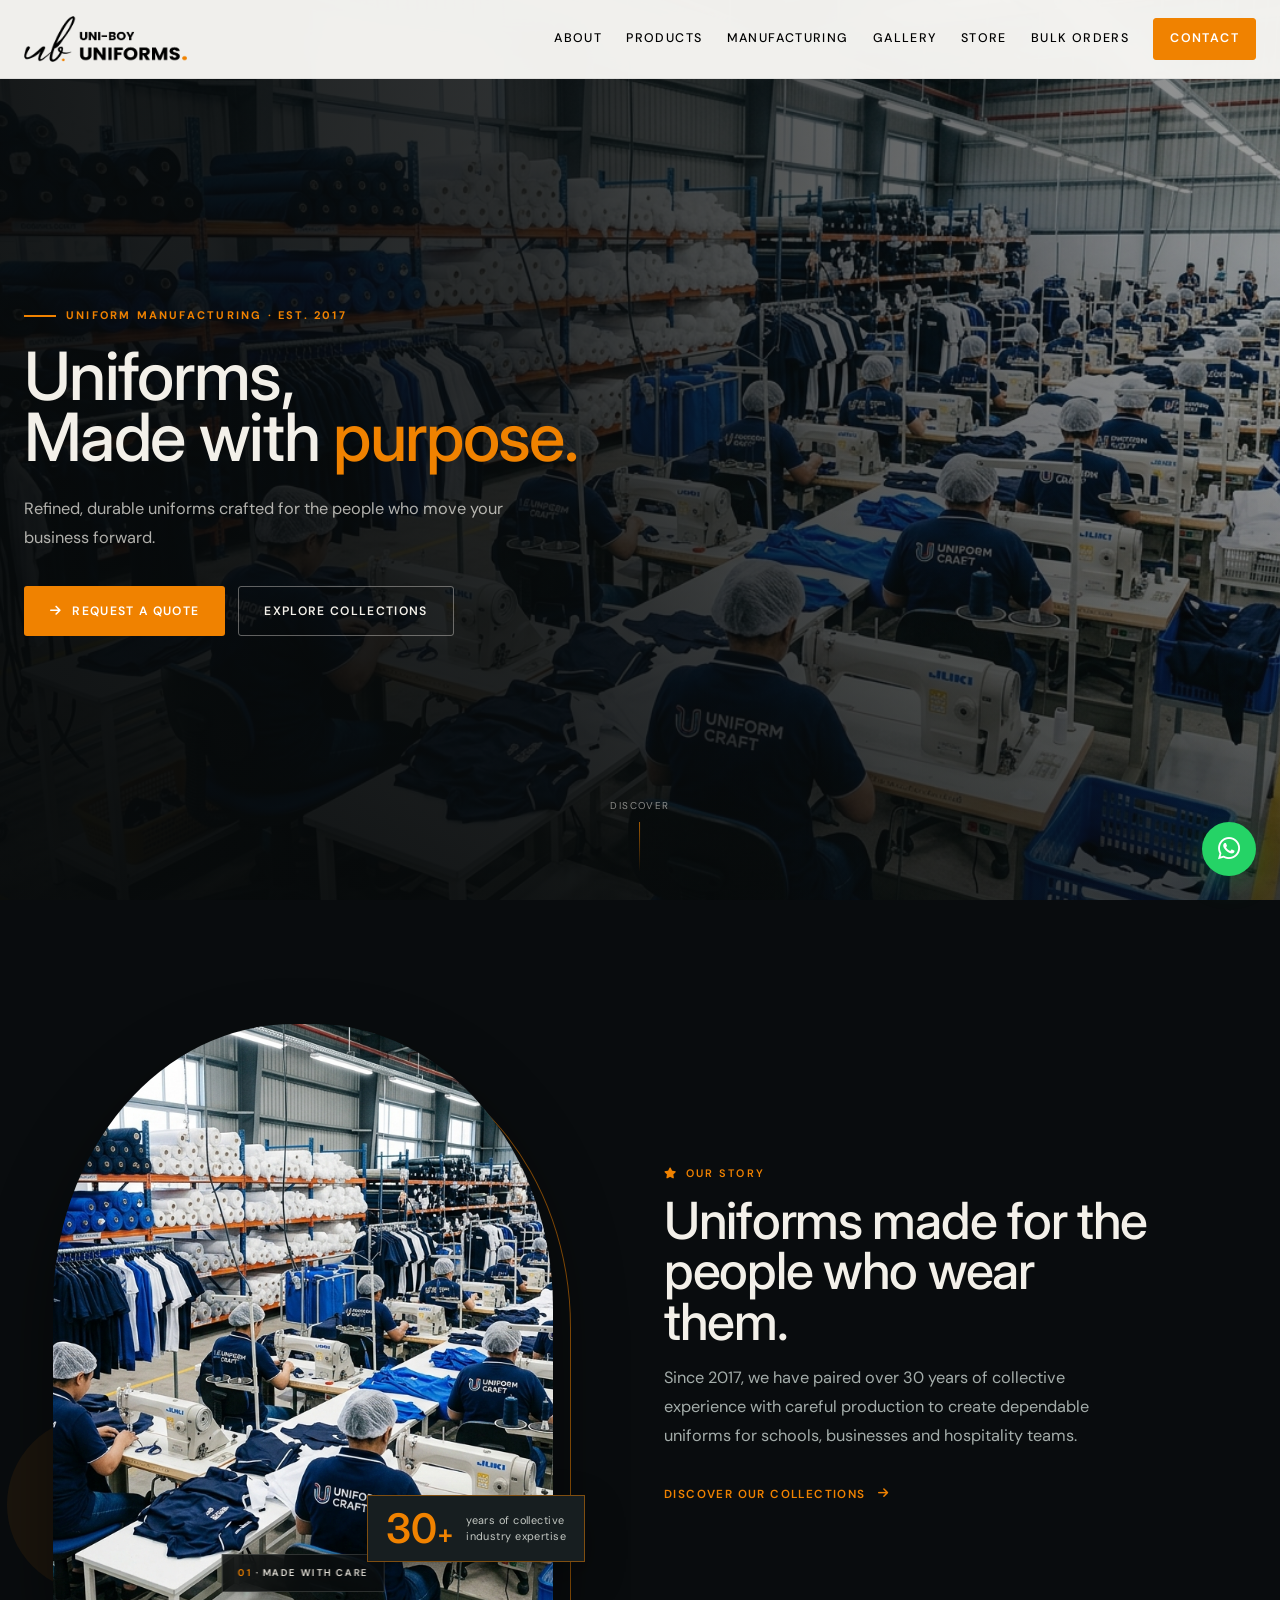
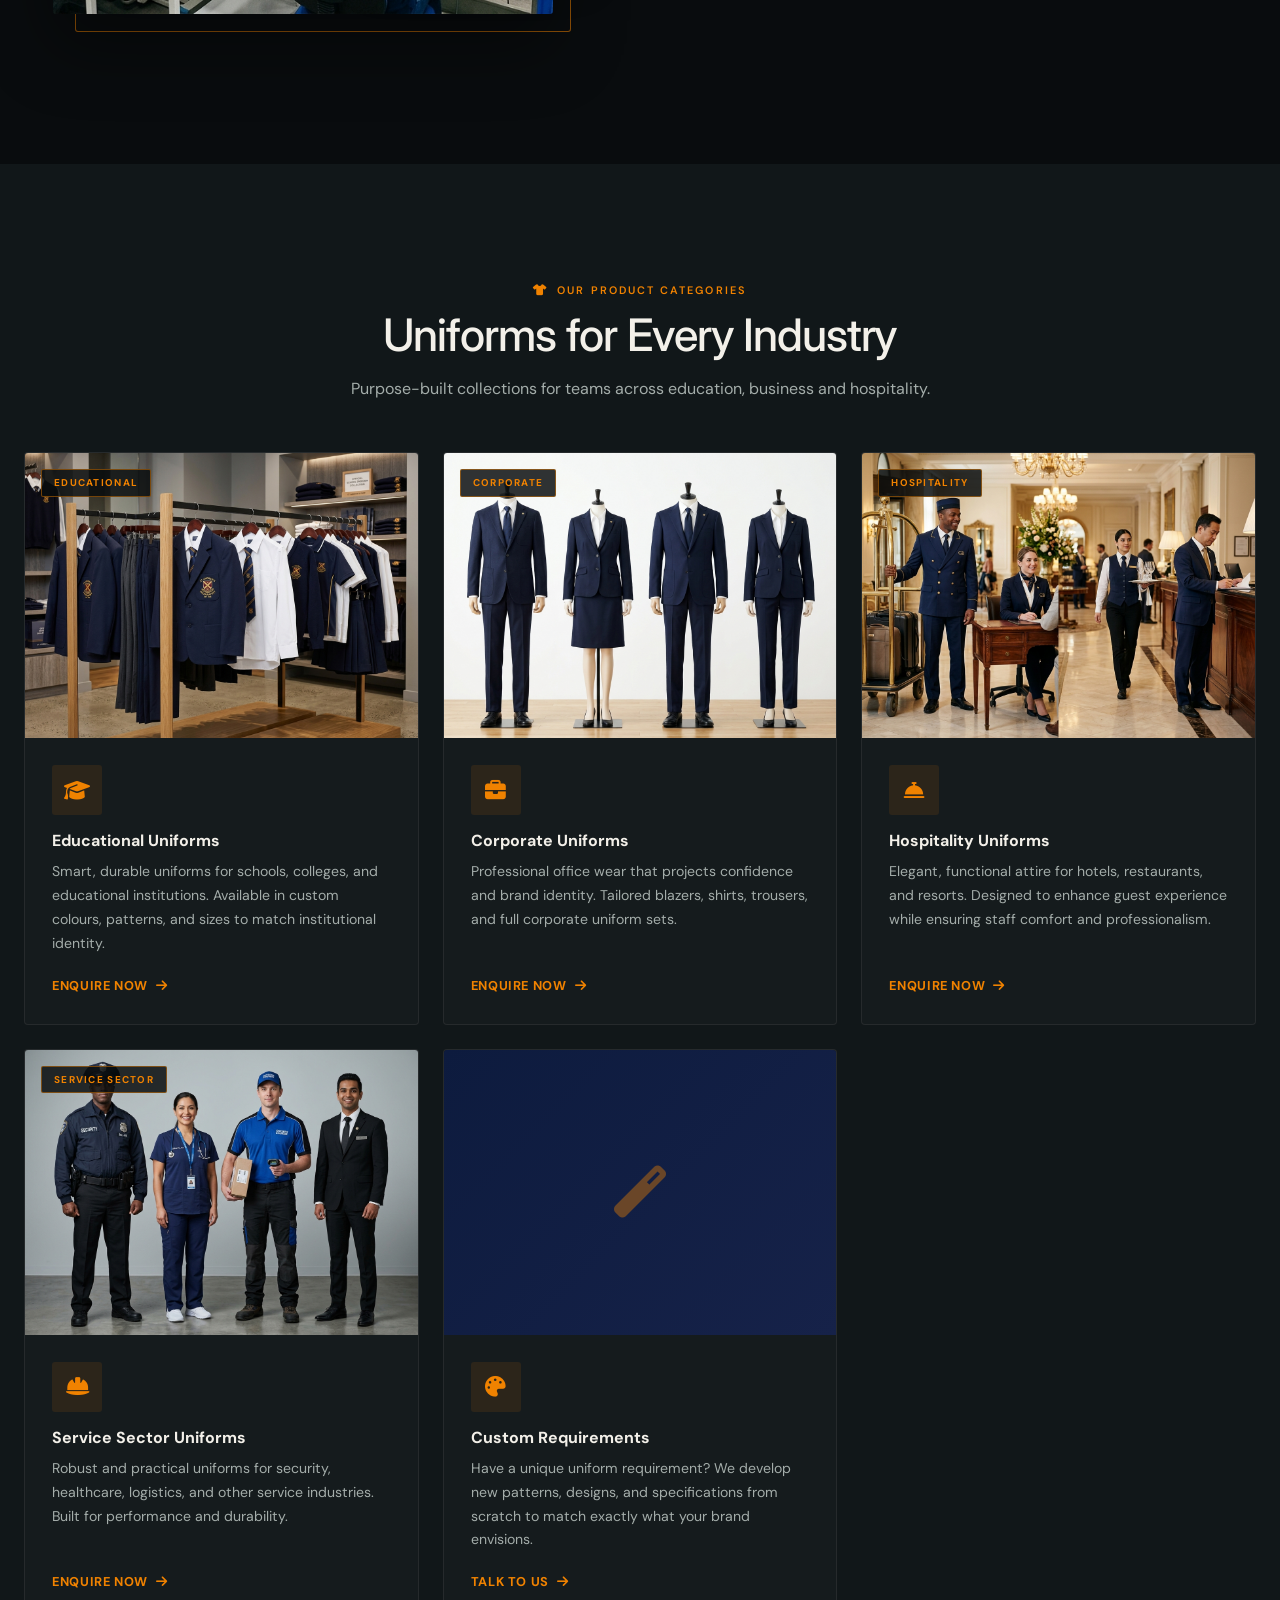
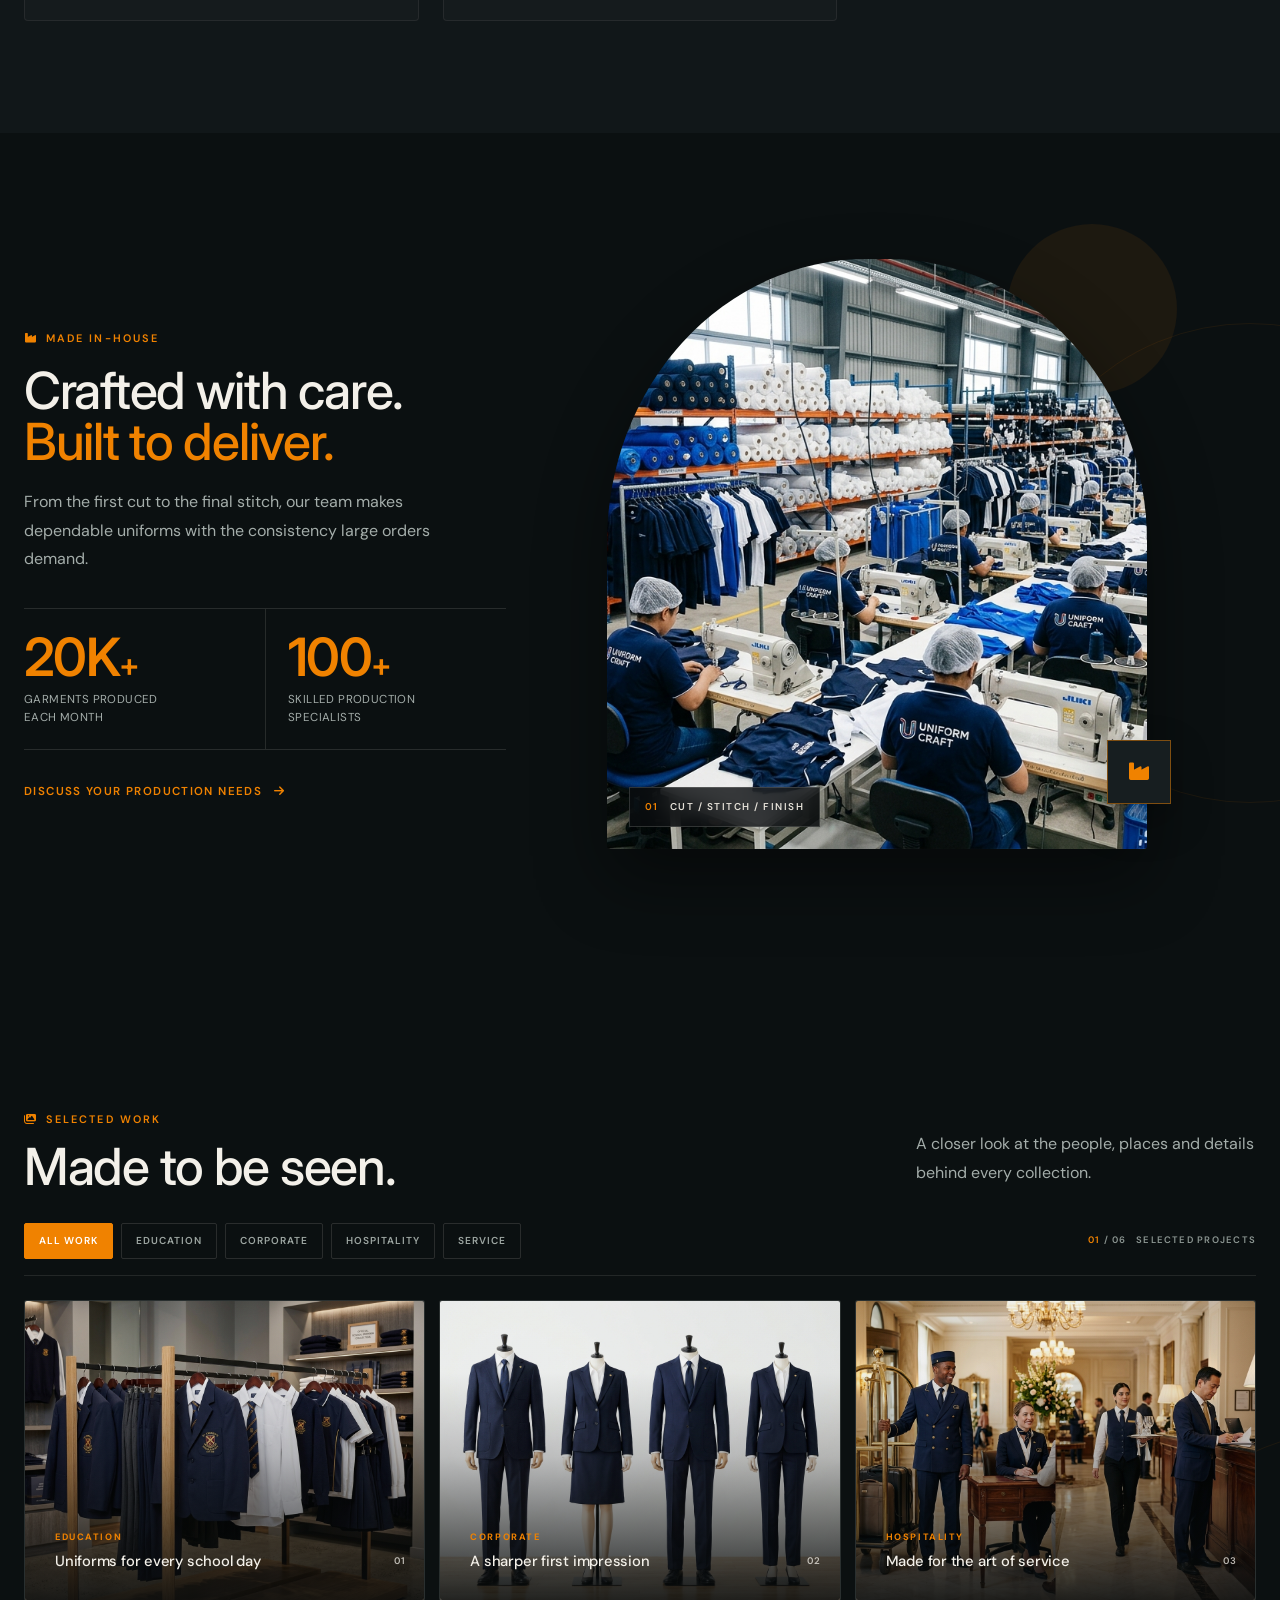
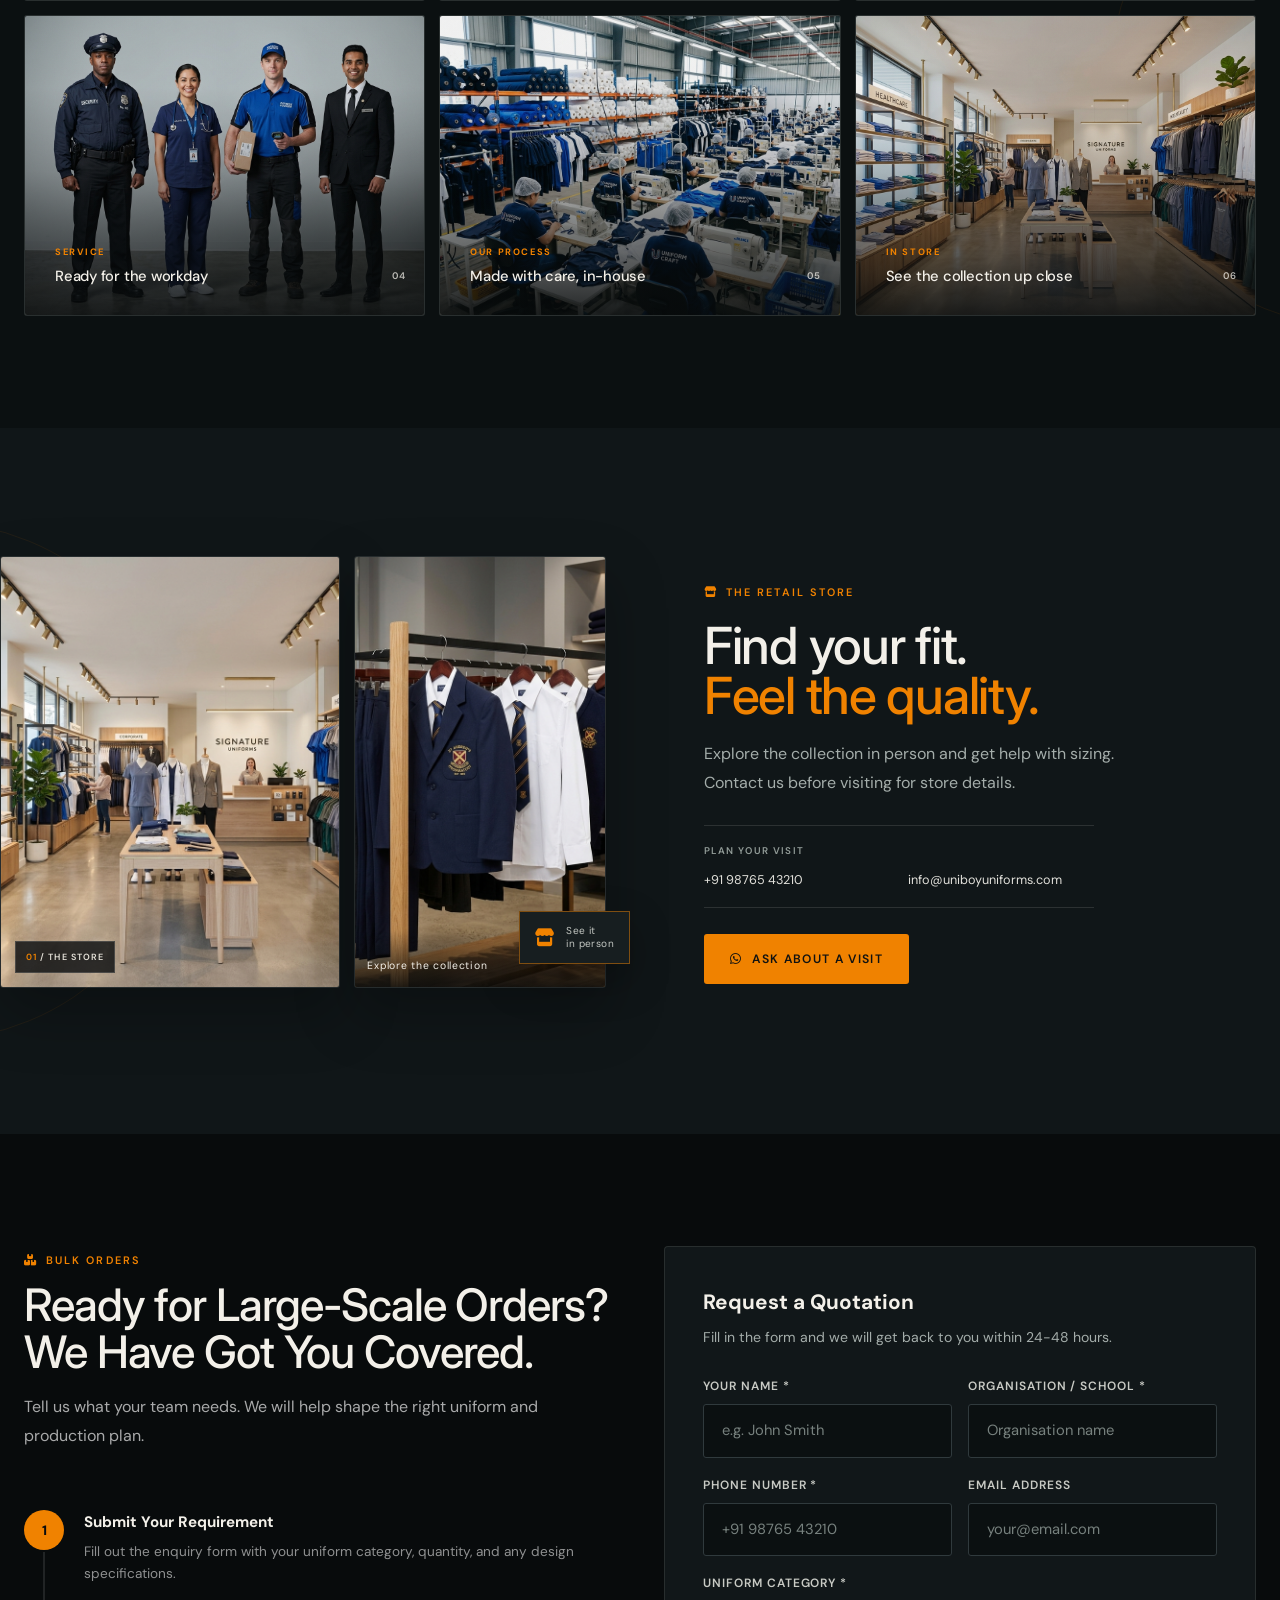
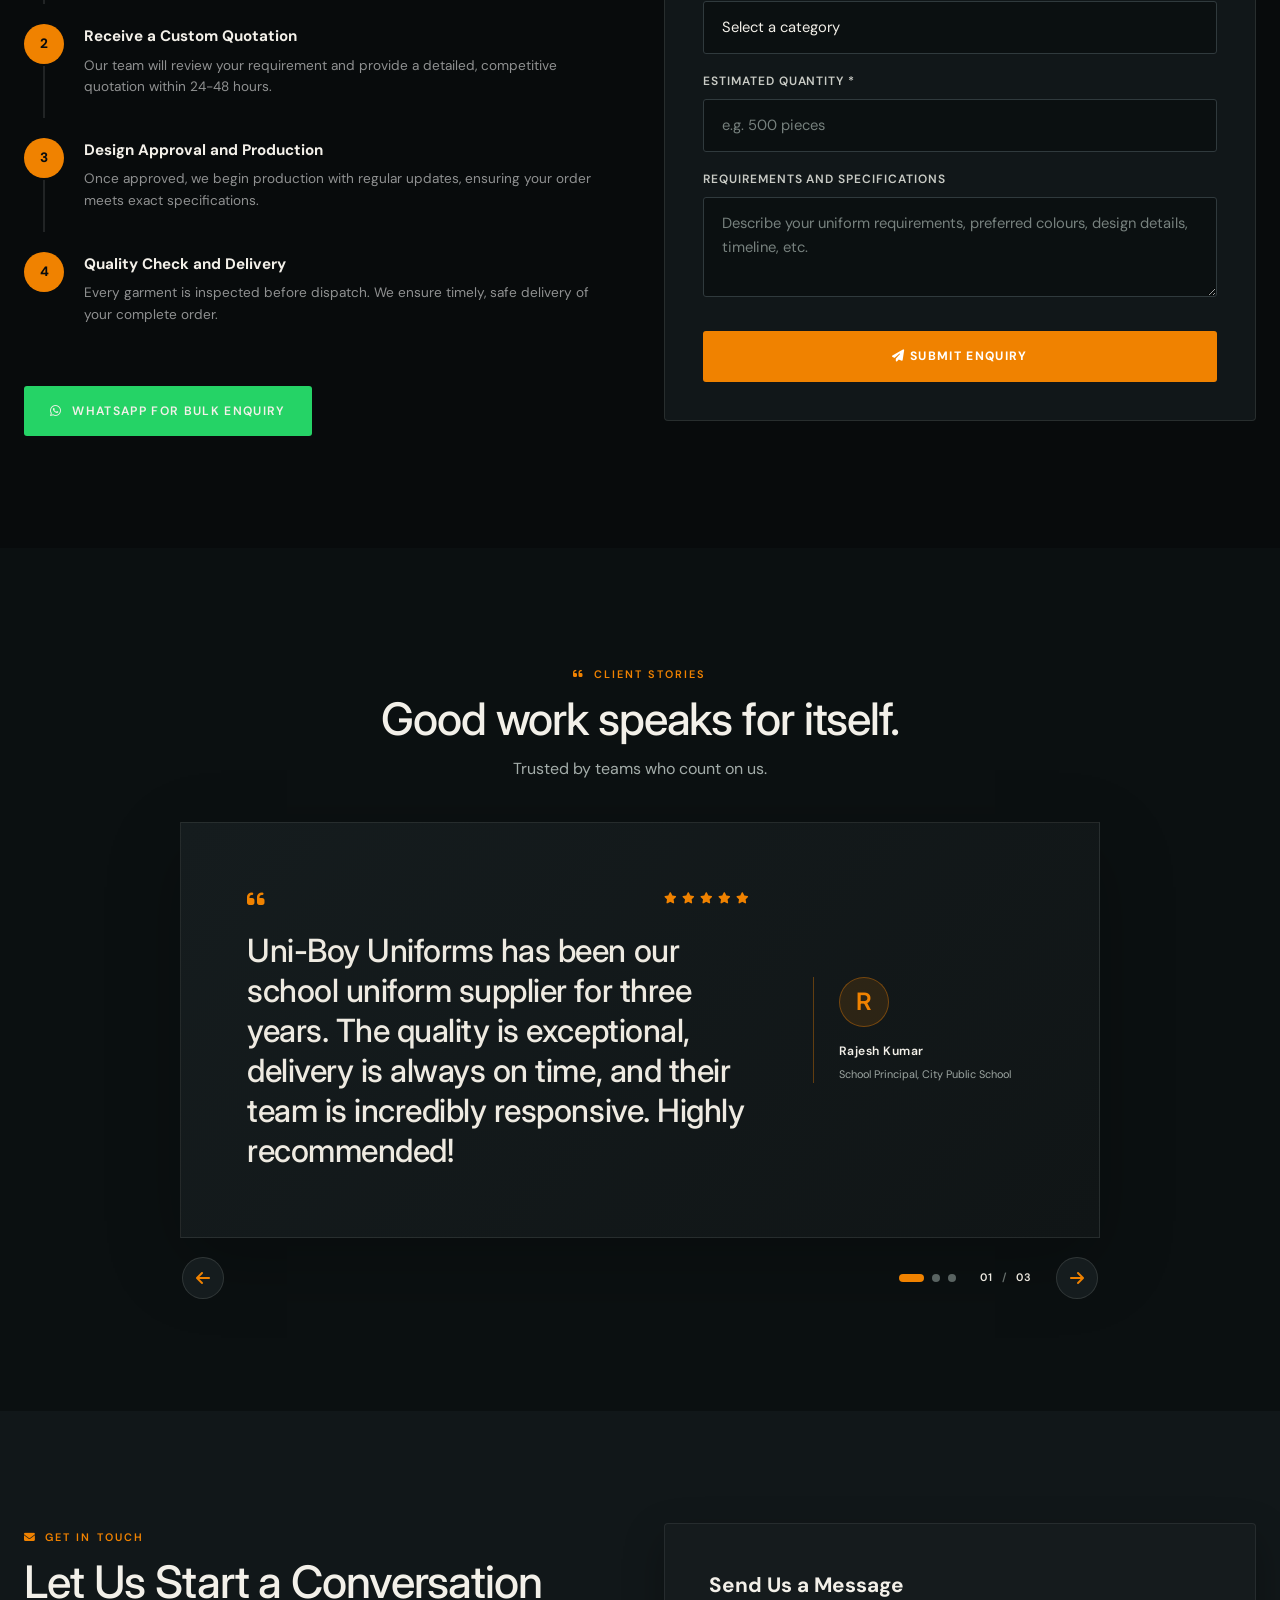
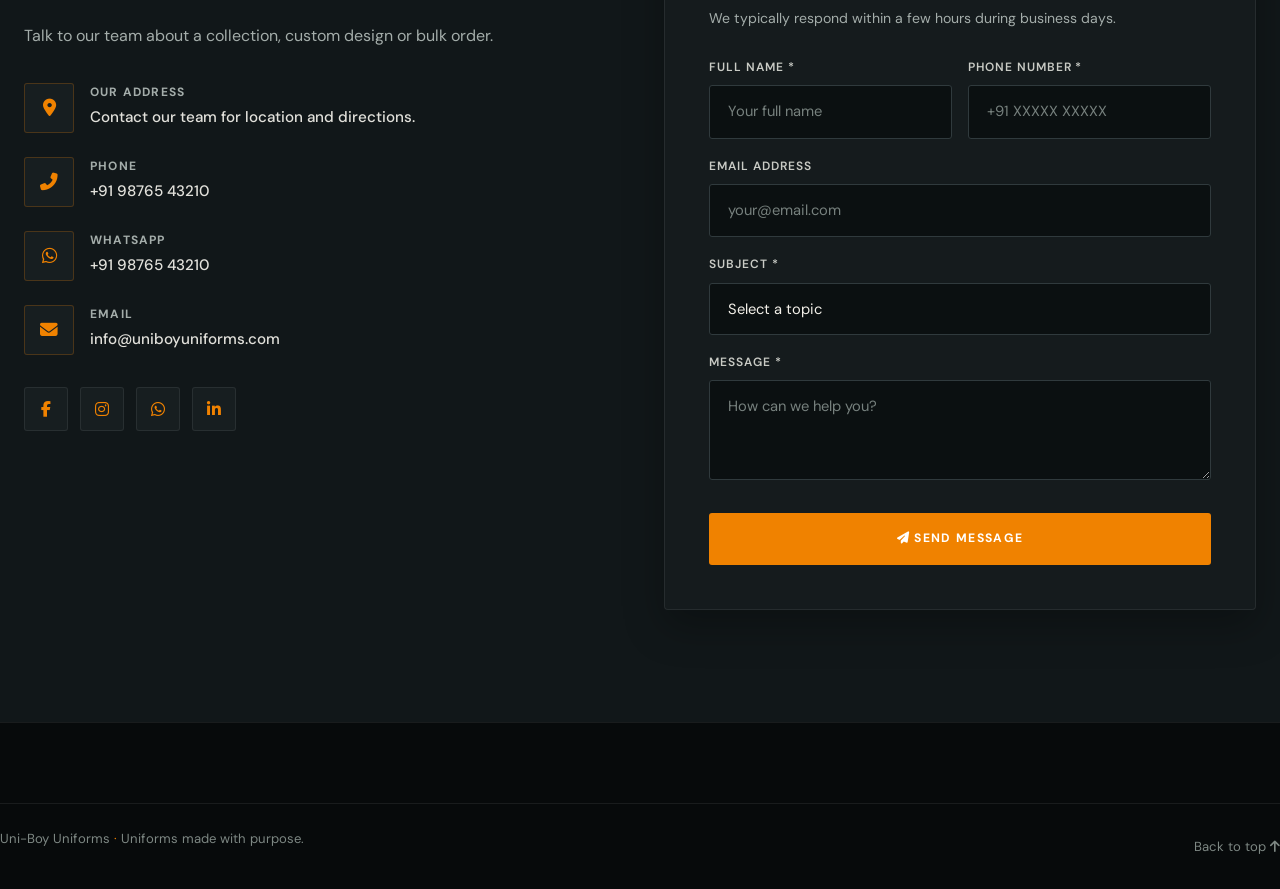
==== index.html @ eb169f8c "first commity" ====
﻿<!DOCTYPE html>
<html lang="en">
    <head>
        <meta charset="UTF-8"/>
        <meta name="viewport" content="width=device-width, initial-scale=1.0"/>
        <title>Uni-Boy Uniforms | Premium Uniform Manufacturer Since 2017</title>
        <meta name="description" content="Premium uniforms for education, hospitality and business. Thoughtfully designed and made to perform by Uni-Boy Uniforms."/>
        <link rel="preconnect" href="https://fonts.googleapis.com"/>
        <link rel="preconnect" href="https://fonts.gstatic.com" crossorigin/>
        <link href="https://fonts.googleapis.com/css2?family=Inter:wght@400;500;600;700;800&family=DM+Sans:wght@400;500;600;700&display=swap" rel="stylesheet"/>
        <link rel="stylesheet" href="https://cdnjs.cloudflare.com/ajax/libs/font-awesome/6.5.0/css/all.min.css"/>
        <link rel="stylesheet" href="https://cdn.jsdelivr.net/npm/bootstrap@5.3.3/dist/css/bootstrap.min.css"/>
        <link rel="stylesheet" href="style.css"/>
    </head>
    <body>
        <div id="loader">
            <img class="loader-logo" src="logo.png" alt="Uni-Boy Uniforms"/>
            <div class="loader-bar">
                <div class="loader-bar-fill"></div>
            </div></div>
            <a href="https://wa.me/919876543210?text=Hello%20Uni-Boy%20Uniforms!" class="whatsapp-float" target="_blank" rel="noopener" aria-label="Chat on WhatsApp">
                <i class="fab fa-whatsapp"></i><span class="whatsapp-float-label">Chat with us!</span></a>
                <div class="mobile-nav" id="mobileNav">
                    <a href="#hero" class="nav-link" onclick="closeMobileNav()">Home</a>
                    <a href="#about" class="nav-link" onclick="closeMobileNav()">About Us</a>
                    <a href="#products" class="nav-link" onclick="closeMobileNav()">Products</a>
                    <a href="#manufacturing" class="nav-link" onclick="closeMobileNav()">Manufacturing</a>
                    <a href="#gallery" class="nav-link" onclick="closeMobileNav()">Gallery</a>
                    <a href="#retail" class="nav-link" onclick="closeMobileNav()">Retail Store</a>
                    <a href="https://wa.me/919876543210?text=Hello%20Uni-Boy%20Uniforms!%20I%27m%20interested%20in%20placing%20a%20bulk%20order." class="nav-link" target="_blank" rel="noopener" onclick="closeMobileNav()">Bulk Orders</a>
                    <a href="#contact" class="nav-link nav-contact" onclick="closeMobileNav()">Contact</a>
                </div><nav id="navbar" role="navigation" aria-label="Main navigation">
                            <div class="nav-container"><a href="#hero" class="nav-logo" aria-label="Uni-Boy Uniforms Home"><img src="logo.png" alt="Uni-Boy Uniforms Logo"/></a>
                                <ul class="nav-menu"><li><a href="#about" class="nav-link">About</a></li><li><a href="#products" class="nav-link">Products</a></li><li><a href="#manufacturing" class="nav-link">Manufacturing</a></li><li><a href="#gallery" class="nav-link">Gallery</a></li><li><a href="#retail" class="nav-link">Store</a></li><li><a href="https://wa.me/919876543210?text=Hello%20Uni-Boy%20Uniforms!%20I%27m%20interested%20in%20placing%20a%20bulk%20order." class="nav-link" target="_blank" rel="noopener">Bulk Orders</a></li><li><a href="#contact" class="nav-link nav-contact">Contact</a></li></ul><div class="hamburger" id="hamburger" onclick="toggleMobileNav()" aria-label="Toggle menu" role="button" tabindex="0"><span></span><span></span><span></span></div></div></nav>
                                <section id="hero" aria-label="Hero section"><div class="hero-video-bg"><div class="hero-fallback-bg"></div></div><div class="hero-overlay"></div><div class="hero-content"><div class="hero-eyebrow"><span class="hero-eyebrow-line"></span>Uniform manufacturing &middot; Est. 2017</div><h1 class="hero-title">Uniforms,<br/>Made with <span class="accent">purpose.</span></h1><p class="hero-desc">Refined, durable uniforms crafted for the people who move your business forward.</p><div class="hero-actions"><a href="#bulk" class="btn btn--primary"><i class="fas fa-arrow-right"></i> Request a Quote</a><a href="#products" class="btn btn--outline">Explore Collections</a></div></div><div class="hero-scroll-cue"><span>Discover</span><div class="scroll-line"></div></div></section><section id="about" class="section" aria-labelledby="about-title"><div class="container"><div class="about-grid row g-5"><div class="about-image-stack reveal col-12 col-lg-6"><div class="about-image-frame"><div class="about-img-main"><img src="images/factory_hero.jpg" alt="Skilled workers producing uniforms at the Uni-Boy manufacturing facility" loading="lazy"/><div class="about-image-caption"><span>01</span> &middot; MADE WITH CARE</div></div><div class="about-image-note"><strong>30<span>+</span></strong><span>years of collective<br/>industry expertise</span></div></div></div><div class="about-content reveal reveal-delay-2 col-12 col-lg-6"><div class="badge"><i class="fas fa-star"></i> Our Story</div><h2 class="section-title" id="about-title">Uniforms made for the people who wear them.</h2><p class="section-subtitle">Since 2017, we have paired over 30 years of collective experience with careful production to create dependable uniforms for schools, businesses and hospitality teams.</p><a href="#products" class="about-link">Discover our collections <i class="fas fa-arrow-right" aria-hidden="true"></i></a></div></div></div></section><section id="products" class="section section--gray" aria-labelledby="products-title"><div class="container"><div class="section-header section-header--center reveal"><div class="badge" style="justify-content:center;"><i class="fas fa-tshirt"></i> Our Product Categories</div><h2 class="section-title" id="products-title">Uniforms for Every Industry</h2><p class="section-subtitle">Purpose-built collections for teams across education, business and hospitality.</p></div><div class="products-grid"><div class="product-card reveal"><div class="product-card-image"><img src="images/school_uniforms.jpg" alt="School uniforms" loading="lazy"/><div class="product-card-tag">Educational</div></div><div class="product-card-body"><div class="product-card-icon"><i class="fas fa-graduation-cap"></i></div><h3 class="product-card-title">Educational Uniforms</h3><p class="product-card-desc">Smart, durable uniforms for schools, colleges, and educational institutions. Available in custom colours, patterns, and sizes to match institutional identity.</p><a href="#bulk" class="product-card-link">Enquire Now <i class="fas fa-arrow-right"></i></a></div></div><div class="product-card reveal reveal-delay-1"><div class="product-card-image"><img src="images/corporate_uniforms.jpg" alt="Corporate uniforms" loading="lazy"/><div class="product-card-tag">Corporate</div></div><div class="product-card-body"><div class="product-card-icon"><i class="fas fa-briefcase"></i></div><h3 class="product-card-title">Corporate Uniforms</h3><p class="product-card-desc">Professional office wear that projects confidence and brand identity. Tailored blazers, shirts, trousers, and full corporate uniform sets.</p><a href="#bulk" class="product-card-link">Enquire Now <i class="fas fa-arrow-right"></i></a></div></div><div class="product-card reveal reveal-delay-2"><div class="product-card-image"><img src="images/hospitality_uniforms.jpg" alt="Hospitality uniforms" loading="lazy"/><div class="product-card-tag">Hospitality</div></div><div class="product-card-body"><div class="product-card-icon"><i class="fas fa-concierge-bell"></i></div><h3 class="product-card-title">Hospitality Uniforms</h3><p class="product-card-desc">Elegant, functional attire for hotels, restaurants, and resorts. Designed to enhance guest experience while ensuring staff comfort and professionalism.</p><a href="#bulk" class="product-card-link">Enquire Now <i class="fas fa-arrow-right"></i></a></div></div><div class="product-card reveal reveal-delay-3"><div class="product-card-image"><img src="images/service_uniforms.jpg" alt="Service uniforms" loading="lazy"/><div class="product-card-tag">Service Sector</div></div><div class="product-card-body"><div class="product-card-icon"><i class="fas fa-hard-hat"></i></div><h3 class="product-card-title">Service Sector Uniforms</h3><p class="product-card-desc">Robust and practical uniforms for security, healthcare, logistics, and other service industries. Built for performance and durability.</p><a href="#bulk" class="product-card-link">Enquire Now <i class="fas fa-arrow-right"></i></a></div></div><div class="product-card reveal reveal-delay-4"><div class="product-card-image product-card-image--custom" style="background:linear-gradient(135deg,#0d1b3e,#162249);"><i class="fas fa-magic" style="font-size:4rem;color:rgba(240,130,0,0.4);"></i></div><div class="product-card-body"><div class="product-card-icon"><i class="fas fa-palette"></i></div><h3 class="product-card-title">Custom Requirements</h3><p class="product-card-desc">Have a unique uniform requirement? We develop new patterns, designs, and specifications from scratch to match exactly what your brand envisions.</p><a href="#contact" class="product-card-link">Talk to Us <i class="fas fa-arrow-right"></i></a></div></div></div></div></section><section id="manufacturing" class="section section--dark" aria-labelledby="mfg-title"><div class="container"><div class="manufacturing-grid row g-5"><div class="manufacturing-content reveal col-12 col-lg-6"><div class="badge"><i class="fas fa-industry" aria-hidden="true"></i> Made in-house</div><h2 class="section-title" id="mfg-title">Crafted with care.<br/><span>Built to deliver.</span></h2><p class="section-subtitle">From the first cut to the final stitch, our team makes dependable uniforms with the consistency large orders demand.</p><div class="mfg-stats-grid"><div class="mfg-stat-card"><div class="mfg-stat-num">20K<span>+</span></div><div class="mfg-stat-label">garments produced each month</div></div><div class="mfg-stat-card"><div class="mfg-stat-num">100<span>+</span></div><div class="mfg-stat-label">skilled production specialists</div></div></div><a href="#bulk" class="mfg-link">Discuss your production needs <i class="fas fa-arrow-right" aria-hidden="true"></i></a></div><div class="manufacturing-image reveal reveal-delay-2 col-12 col-lg-6"><div class="mfg-image-frame"><img src="images/factory_hero.jpg" alt="Uniforms being carefully assembled on the Uni-Boy production floor" loading="lazy"/><div class="mfg-image-caption"><span>01</span><span>Cut / Stitch / Finish</span></div><div class="mfg-image-mark" aria-hidden="true"><i class="fas fa-industry"></i></div></div></div></div></div></section><section id="gallery" class="section" aria-labelledby="gallery-title"><div class="container"><div class="section-header gallery-heading reveal"><div><div class="badge"><i class="fas fa-images" aria-hidden="true"></i> Selected work</div><h2 class="section-title" id="gallery-title">Made to be seen.</h2></div><p class="section-subtitle">A closer look at the people, places and details behind every collection.</p></div><div class="gallery-toolbar reveal"><div class="gallery-tabs" role="group" aria-label="Filter gallery by category"><button class="gallery-tab active" type="button" onclick="filterGallery('all', this)" id="tab-all" aria-pressed="true">All work</button><button class="gallery-tab" type="button" onclick="filterGallery('educational', this)" id="tab-edu" aria-pressed="false">Education</button><button class="gallery-tab" type="button" onclick="filterGallery('corporate', this)" id="tab-corp" aria-pressed="false">Corporate</button><button class="gallery-tab" type="button" onclick="filterGallery('hospitality', this)" id="tab-hosp" aria-pressed="false">Hospitality</button><button class="gallery-tab" type="button" onclick="filterGallery('service', this)" id="tab-serv" aria-pressed="false">Service</button></div><span class="gallery-count"><span>01</span> / 06 &nbsp; SELECTED PROJECTS</span></div><div class="gallery-grid reveal reveal-delay-1"><article class="gallery-item" data-category="educational"><img src="images/school_uniforms.jpg" alt="School uniform collection" loading="lazy"/><div class="gallery-overlay"><span class="gallery-item-category">Education</span><h3 class="gallery-overlay-text">Uniforms for every school day</h3><span class="gallery-item-index">01</span></div></article><article class="gallery-item" data-category="corporate"><img src="images/corporate_uniforms.jpg" alt="Corporate uniform collection" loading="lazy"/><div class="gallery-overlay"><span class="gallery-item-category">Corporate</span><h3 class="gallery-overlay-text">A sharper first impression</h3><span class="gallery-item-index">02</span></div></article><article class="gallery-item" data-category="hospitality"><img src="images/hospitality_uniforms.jpg" alt="Hospitality uniform collection" loading="lazy"/><div class="gallery-overlay"><span class="gallery-item-category">Hospitality</span><h3 class="gallery-overlay-text">Made for the art of service</h3><span class="gallery-item-index">03</span></div></article><article class="gallery-item" data-category="service"><img src="images/service_uniforms.jpg" alt="Service sector uniforms" loading="lazy"/><div class="gallery-overlay"><span class="gallery-item-category">Service</span><h3 class="gallery-overlay-text">Ready for the workday</h3><span class="gallery-item-index">04</span></div></article><article class="gallery-item" data-category="educational"><img src="images/factory_hero.jpg" alt="Uniform production at the manufacturing facility" loading="lazy"/><div class="gallery-overlay"><span class="gallery-item-category">Our process</span><h3 class="gallery-overlay-text">Made with care, in-house</h3><span class="gallery-item-index">05</span></div></article><article class="gallery-item" data-category="corporate"><img src="images/retail_store.jpg" alt="Uniform collection displayed in the retail store" loading="lazy"/><div class="gallery-overlay"><span class="gallery-item-category">In store</span><h3 class="gallery-overlay-text">See the collection up close</h3><span class="gallery-item-index">06</span></div></article></div></div></section><section id="retail" class="section section--gray" aria-labelledby="retail-title"><div class="container"><div class="retail-grid row g-5"><div class="retail-image-grid reveal col-12 col-lg-6"><div class="retail-img-card tall"><img src="images/retail_store.jpg" alt="Interior of the Uni-Boy Uniforms retail store" loading="lazy"/><div class="retail-image-label"><span>01</span> / THE STORE</div></div><div class="retail-img-card retail-img-detail"><img src="images/school_uniforms.jpg" alt="Uniforms from the Uni-Boy collection" loading="lazy"/><div class="retail-image-caption">Explore the collection</div></div><div class="retail-image-note"><i class="fas fa-store" aria-hidden="true"></i><span>See it<br/>in person</span></div></div><div class="retail-content reveal reveal-delay-2 col-12 col-lg-6"><div class="badge"><i class="fas fa-store" aria-hidden="true"></i> The Retail Store</div><h2 class="section-title" id="retail-title">Find your fit.<br/><span>Feel the quality.</span></h2><p class="section-subtitle">Explore the collection in person and get help with sizing. Contact us before visiting for store details.</p><div class="retail-contact"><span>Plan your visit</span><a href="tel:+919876543210">+91 98765 43210</a><a href="mailto:info@uniboyuniforms.com">info@uniboyuniforms.com</a></div><a href="https://wa.me/919876543210?text=Hello%20Uni-Boy%20Uniforms!%20I%27d%20like%20to%20plan%20a%20store%20visit." class="btn btn--dark" target="_blank" rel="noopener"><i class="fab fa-whatsapp" aria-hidden="true"></i> Ask About a Visit</a></div></div></div></section><section id="bulk" class="section section--black" aria-labelledby="bulk-title"><div class="container"><div class="bulk-grid row g-5"><div class="bulk-content reveal col-12 col-lg-6"><div class="badge"><i class="fas fa-boxes"></i> Bulk Orders</div><h2 class="section-title" id="bulk-title">Ready for Large-Scale Orders? We Have Got You Covered.</h2><p class="section-subtitle">Tell us what your team needs. We will help shape the right uniform and production plan.</p><div class="bulk-steps"><div class="bulk-step"><div class="bulk-step-num">1</div><div><div class="bulk-step-title">Submit Your Requirement</div><div class="bulk-step-text">Fill out the enquiry form with your uniform category, quantity, and any design specifications.</div></div></div><div class="bulk-step"><div class="bulk-step-num">2</div><div><div class="bulk-step-title">Receive a Custom Quotation</div><div class="bulk-step-text">Our team will review your requirement and provide a detailed, competitive quotation within 24-48 hours.</div></div></div><div class="bulk-step"><div class="bulk-step-num">3</div><div><div class="bulk-step-title">Design Approval and Production</div><div class="bulk-step-text">Once approved, we begin production with regular updates, ensuring your order meets exact specifications.</div></div></div><div class="bulk-step"><div class="bulk-step-num">4</div><div><div class="bulk-step-title">Quality Check and Delivery</div><div class="bulk-step-text">Every garment is inspected before dispatch. We ensure timely, safe delivery of your complete order.</div></div></div></div><a href="https://wa.me/919876543210?text=Hi%20Uni-Boy%20Uniforms!%20I%20want%20to%20discuss%20a%20bulk%20order." class="btn btn--whatsapp" target="_blank" rel="noopener"><i class="fab fa-whatsapp"></i> WhatsApp for Bulk Enquiry</a></div><div class="reveal reveal-delay-2 col-12 col-lg-6"><div class="quotation-form"><div class="form-title">Request a Quotation</div><div class="form-subtitle">Fill in the form and we will get back to you within 24-48 hours.</div><form id="quotationForm" onsubmit="handleQuotationSubmit(event)" novalidate><div class="form-row"><div class="form-group"><label class="form-label" for="q-name">Your Name *</label><input class="form-input" type="text" id="q-name" name="name" placeholder="e.g. John Smith" required/></div><div class="form-group"><label class="form-label" for="q-org">Organisation / School *</label><input class="form-input" type="text" id="q-org" name="organisation" placeholder="Organisation name" required/></div></div><div class="form-row"><div class="form-group"><label class="form-label" for="q-phone">Phone Number *</label><input class="form-input" type="tel" id="q-phone" name="phone" placeholder="+91 98765 43210" required/></div><div class="form-group"><label class="form-label" for="q-email">Email Address</label><input class="form-input" type="email" id="q-email" name="email" placeholder="your@email.com"/></div></div><div class="form-group"><label class="form-label" for="q-category">Uniform Category *</label><select class="form-select" id="q-category" name="category" required><option value="" disabled selected>Select a category</option><option value="educational">Educational Uniforms</option><option value="corporate">Corporate Uniforms</option><option value="hospitality">Hospitality Uniforms</option><option value="service">Service Sector Uniforms</option><option value="custom">Custom Requirement</option></select></div><div class="form-group"><label class="form-label" for="q-qty">Estimated Quantity *</label><input class="form-input" type="number" id="q-qty" name="quantity" placeholder="e.g. 500 pieces" min="1" required/></div><div class="form-group"><label class="form-label" for="q-requirements">Requirements and Specifications</label><textarea class="form-textarea" id="q-requirements" name="requirements" placeholder="Describe your uniform requirements, preferred colours, design details, timeline, etc."></textarea></div><button type="submit" class="form-submit" id="quotation-submit"><i class="fas fa-paper-plane"></i> Submit Enquiry</button></form></div></div></div></div></section><section id="trust" class="section" aria-labelledby="trust-title"><div class="container"><div class="section-header section-header--center reveal"><div class="badge"><i class="fas fa-quote-left" aria-hidden="true"></i> Client stories</div><h2 class="section-title" id="trust-title">Good work speaks for itself.</h2><p class="section-subtitle">Trusted by teams who count on us.</p></div><div class="testimonial-carousel reveal" data-testimonial-carousel role="region" aria-roledescription="carousel" aria-label="Client testimonials" tabindex="0"><div class="testimonial-viewport" data-testimonial-viewport><div class="testimonial-track" data-testimonial-track><article class="testimonial-card" role="group" aria-roledescription="slide" aria-label="1 of 3"><div class="testimonial-card-copy"><div class="testimonial-card-topline"><i class="fas fa-quote-left testimonial-quote-mark" aria-hidden="true"></i><div class="testimonial-stars" aria-label="5 out of 5 stars"><i class="fas fa-star" aria-hidden="true"></i><i class="fas fa-star" aria-hidden="true"></i><i class="fas fa-star" aria-hidden="true"></i><i class="fas fa-star" aria-hidden="true"></i><i class="fas fa-star" aria-hidden="true"></i></div></div><blockquote class="testimonial-text">Uni-Boy Uniforms has been our school uniform supplier for three years. The quality is exceptional, delivery is always on time, and their team is incredibly responsive. Highly recommended!</blockquote></div><footer class="testimonial-author"><div class="testimonial-avatar" aria-hidden="true">R</div><div><div class="testimonial-name">Rajesh Kumar</div><div class="testimonial-role">School Principal, City Public School</div></div></footer></article><article class="testimonial-card" role="group" aria-roledescription="slide" aria-label="2 of 3"><div class="testimonial-card-copy"><div class="testimonial-card-topline"><i class="fas fa-quote-left testimonial-quote-mark" aria-hidden="true"></i><div class="testimonial-stars" aria-label="5 out of 5 stars"><i class="fas fa-star" aria-hidden="true"></i><i class="fas fa-star" aria-hidden="true"></i><i class="fas fa-star" aria-hidden="true"></i><i class="fas fa-star" aria-hidden="true"></i><i class="fas fa-star" aria-hidden="true"></i></div></div><blockquote class="testimonial-text">We placed a bulk order of 2,000 corporate uniforms for our staff. The fit, fabric quality, and finishing were outstanding. Uni-Boy is our go-to partner for all uniform needs.</blockquote></div><footer class="testimonial-author"><div class="testimonial-avatar" aria-hidden="true">P</div><div><div class="testimonial-name">Priya Menon</div><div class="testimonial-role">HR Manager, Global Corp Ltd</div></div></footer></article><article class="testimonial-card" role="group" aria-roledescription="slide" aria-label="3 of 3"><div class="testimonial-card-copy"><div class="testimonial-card-topline"><i class="fas fa-quote-left testimonial-quote-mark" aria-hidden="true"></i><div class="testimonial-stars" aria-label="5 out of 5 stars"><i class="fas fa-star" aria-hidden="true"></i><i class="fas fa-star" aria-hidden="true"></i><i class="fas fa-star" aria-hidden="true"></i><i class="fas fa-star" aria-hidden="true"></i><i class="fas fa-star" aria-hidden="true"></i></div></div><blockquote class="testimonial-text">The hospitality uniforms we ordered for our hotel staff were absolutely perfect. Professional look, comfortable fabric, and the custom embroidery was spot-on. Will order again!</blockquote></div><footer class="testimonial-author"><div class="testimonial-avatar" aria-hidden="true">A</div><div><div class="testimonial-name">Arjun Patel</div><div class="testimonial-role">Operations Head, Grand Residency Hotel</div></div></footer></article></div></div><div class="testimonial-controls" data-testimonial-controls hidden><button class="testimonial-arrow" type="button" data-testimonial-prev aria-label="Previous testimonial"><i class="fas fa-arrow-left" aria-hidden="true"></i></button><div class="testimonial-pagination" aria-label="Choose a testimonial"><button class="testimonial-dot" type="button" data-testimonial-slide="0" aria-label="Show testimonial 1"></button><button class="testimonial-dot" type="button" data-testimonial-slide="1" aria-label="Show testimonial 2"></button><button class="testimonial-dot" type="button" data-testimonial-slide="2" aria-label="Show testimonial 3"></button></div><div class="testimonial-position" data-testimonial-position aria-live="polite">01 <span>/</span> 03</div><button class="testimonial-arrow" type="button" data-testimonial-next aria-label="Next testimonial"><i class="fas fa-arrow-right" aria-hidden="true"></i></button></div></div></div></section><section id="contact" class="section section--gray" aria-labelledby="contact-title"><div class="container"><div class="contact-grid row g-5"><div class="contact-info reveal col-12 col-lg-6"><div class="badge"><i class="fas fa-envelope"></i> Get in Touch</div><h2 class="section-title" id="contact-title">Let Us Start a Conversation</h2><p class="section-subtitle">Talk to our team about a collection, custom design or bulk order.</p><div class="contact-info-items"><div class="contact-info-item"><div class="contact-info-icon"><i class="fas fa-map-marker-alt"></i></div><div><div class="contact-info-label">Our Address</div><div class="contact-info-value">Contact our team for location and directions.</div></div></div><div class="contact-info-item"><div class="contact-info-icon"><i class="fas fa-phone-alt"></i></div><div><div class="contact-info-label">Phone</div><div class="contact-info-value"><a href="tel:+919876543210">+91 98765 43210</a></div></div></div><div class="contact-info-item"><div class="contact-info-icon"><i class="fab fa-whatsapp"></i></div><div><div class="contact-info-label">WhatsApp</div><div class="contact-info-value"><a href="https://wa.me/919876543210" target="_blank" rel="noopener">+91 98765 43210</a></div></div></div><div class="contact-info-item"><div class="contact-info-icon"><i class="fas fa-envelope"></i></div><div><div class="contact-info-label">Email</div><div class="contact-info-value"><a href="mailto:info@uniboyuniforms.com">info@uniboyuniforms.com</a></div></div></div></div><div class="contact-social"><a href="#" class="social-btn" aria-label="Facebook"><i class="fab fa-facebook-f"></i></a><a href="#" class="social-btn" aria-label="Instagram"><i class="fab fa-instagram"></i></a><a href="https://wa.me/919876543210" class="social-btn" target="_blank" rel="noopener" aria-label="WhatsApp"><i class="fab fa-whatsapp"></i></a><a href="#" class="social-btn" aria-label="LinkedIn"><i class="fab fa-linkedin-in"></i></a></div></div><div class="reveal reveal-delay-2 col-12 col-lg-6"><div class="contact-form-card"><div class="contact-form-title">Send Us a Message</div><div class="contact-form-subtitle">We typically respond within a few hours during business days.</div><form class="contact-form" id="contactForm" onsubmit="handleContactSubmit(event)" novalidate><div class="form-row"><div class="form-group"><label class="form-label" for="c-name">Full Name *</label><input class="form-input" type="text" id="c-name" name="name" placeholder="Your full name" required/></div><div class="form-group"><label class="form-label" for="c-phone">Phone Number *</label><input class="form-input" type="tel" id="c-phone" name="phone" placeholder="+91 XXXXX XXXXX" required/></div></div><div class="form-group"><label class="form-label" for="c-email">Email Address</label><input class="form-input" type="email" id="c-email" name="email" placeholder="your@email.com"/></div><div class="form-group"><label class="form-label" for="c-subject">Subject *</label><select class="form-select" id="c-subject" name="subject" required><option value="" disabled selected>Select a topic</option><option value="product-enquiry">Product Enquiry</option><option value="bulk-order">Bulk Order</option><option value="custom-design">Custom Design</option><option value="store-visit">Store Visit</option><option value="other">Other</option></select></div><div class="form-group"><label class="form-label" for="c-message">Message *</label><textarea class="form-textarea" id="c-message" name="message" placeholder="How can we help you?" required></textarea></div><button type="submit" class="form-submit" id="contact-submit" ><i class="fas fa-paper-plane"></i> Send Message</button></form></div></div></div></div></section>
        <footer id="footer"><div class="container footer-bottom"><p class="footer-copyright">Uni-Boy Uniforms <span>&middot;</span> Uniforms made with purpose.</p><a class="footer-bottom-link" href="#hero">Back to top <i class="fas fa-arrow-up"></i></a></div></footer>
        <script src="script.js"></script>
    </body>
</html>
---- style.css ----
﻿:root{--clr-primary:#0a0a0a;--clr-secondary:#1a1a2e;--clr-accent:#f08200;--clr-accent-2:#d96f00;--clr-white:#ffffff;--clr-off-white:#f8f8f8;--clr-light-gray:#f0f0f0;--clr-mid-gray:#888888;--clr-dark-gray:#333333;--clr-navy:#0d1b3e;--clr-navy-light:#162249;--font-display:'Playfair Display',serif;--font-body:'Inter',sans-serif;--font-heading:'Montserrat',sans-serif;--radius-sm:6px;--radius-md:12px;--radius-lg:20px;--radius-xl:32px;--shadow-sm:0 2px 12px rgba(0,0,0,0.08);--shadow-md:0 8px 32px rgba(0,0,0,0.14);--shadow-lg:0 20px 60px rgba(0,0,0,0.2);--shadow-xl:0 32px 80px rgba(0,0,0,0.3);--transition:all 0.3s cubic-bezier(0.25,0.46,0.45,0.94);}
*,*::before,*::after{box-sizing:border-box;margin:0;padding:0;}
html{scroll-behavior:smooth;font-size:16px;}
body{font-family:var(--font-body);color:var(--clr-primary);background:var(--clr-white);overflow-x:hidden;line-height:1.6;}
img{max-width:100%;height:auto;display:block;}
a{text-decoration:none;color:inherit;}
button{cursor:pointer;border:none;background:none;font-family:inherit;}
ul{list-style:none;}
::-webkit-scrollbar{width:6px;}
::-webkit-scrollbar-track{background:#f1f1f1;}
::-webkit-scrollbar-thumb{background:var(--clr-accent);border-radius:3px;}
.container{max-width:1280px;margin:0 auto;padding:0 24px;}
.section{padding:100px 0;}
.section--gray{background:var(--clr-off-white);}
.section--dark{background:var(--clr-navy);color:var(--clr-white);}
.section--black{background:var(--clr-primary);color:var(--clr-white);}
.badge{display:inline-flex;align-items:center;gap:8px;background:rgba(240,130,0,0.12);color:var(--clr-accent);border:1px solid rgba(240,130,0,0.3);border-radius:100px;padding:6px 16px;font-size:0.75rem;font-weight:600;letter-spacing:0.1em;text-transform:uppercase;font-family:var(--font-heading);margin-bottom:16px;}
.section-title{font-family:var(--font-display);font-size:clamp(2rem,4vw,3.2rem);font-weight:700;line-height:1.2;margin-bottom:16px;}
.section-subtitle{font-size:1.05rem;color:var(--clr-mid-gray);max-width:580px;line-height:1.8;}
.section-header{margin-bottom:60px;}
.section-header--center{text-align:center;}
.section-header--center .section-subtitle{margin:0 auto;}
.btn{display:inline-flex;align-items:center;gap:10px;padding:14px 32px;border-radius:100px;font-family:var(--font-heading);font-weight:600;font-size:0.9rem;letter-spacing:0.05em;transition:var(--transition);position:relative;overflow:hidden;}
.btn--primary{background:var(--clr-accent);color:var(--clr-primary);}
.btn--primary:hover{background:var(--clr-accent-2);transform:translateY(-2px);box-shadow:0 12px 40px rgba(240,130,0,0.4);}
.btn--outline{border:2px solid var(--clr-white);color:var(--clr-white);background:transparent;}
.btn--outline:hover{background:var(--clr-white);color:var(--clr-primary);transform:translateY(-2px);}
.btn--dark{background:var(--clr-navy);color:var(--clr-white);}
.btn--dark:hover{background:var(--clr-navy-light);transform:translateY(-2px);box-shadow:0 12px 40px rgba(13,27,62,0.4);}
.btn--whatsapp{background:#25D366;color:var(--clr-white);}
.btn--whatsapp:hover{background:#20b858;transform:translateY(-2px);box-shadow:0 12px 40px rgba(37,211,102,0.4);}
#loader{position:fixed;inset:0;background:var(--clr-primary);display:flex;flex-direction:column;align-items:center;justify-content:center;z-index:9999;transition:opacity 0.6s ease,visibility 0.6s ease;}
#loader.hidden{opacity:0;visibility:hidden;}
.loader-logo{width:180px;margin-bottom:32px;filter:invert(1);animation:loaderPulse 1.5s ease-in-out infinite;}
.loader-bar{width:200px;height:2px;background:rgba(255,255,255,0.15);border-radius:2px;overflow:hidden;}
.loader-bar-fill{height:100%;width:0%;background:var(--clr-accent);border-radius:2px;animation:loaderFill 2s ease-in-out forwards;}
@keyframes loaderPulse{0%,100%{opacity:1}50%{opacity:0.5}}
@keyframes loaderFill{0%{width:0%}100%{width:100%}}
#navbar{position:fixed;top:0;left:0;right:0;z-index:1000;padding:20px 0;transition:var(--transition);}
#navbar.scrolled{background:rgba(10,10,10,0.96);backdrop-filter:blur(20px);padding:14px 0;box-shadow:0 4px 30px rgba(0,0,0,0.3);}
.nav-container{max-width:1280px;margin:0 auto;padding:0 24px;display:flex;align-items:center;justify-content:space-between;}
.nav-logo img{height:46px;width:auto;}
.nav-menu{display:flex;align-items:center;gap:36px;}
.nav-link{font-family:var(--font-heading);font-size:0.82rem;font-weight:500;letter-spacing:0.08em;text-transform:uppercase;color:rgba(255,255,255,0.8);transition:var(--transition);position:relative;}
.nav-link::after{content:'';position:absolute;bottom:-4px;left:0;width:0;height:2px;background:var(--clr-accent);transition:var(--transition);}
.nav-link:hover{color:var(--clr-white);}
.nav-link:hover::after{width:100%;}
.nav-link.active{color:var(--clr-accent);}
.nav-link.active::after{width:100%;}
.hamburger{display:none;flex-direction:column;gap:5px;cursor:pointer;padding:4px;}
.hamburger span{display:block;width:26px;height:2px;background:var(--clr-white);border-radius:2px;transition:var(--transition);}
.hamburger.active span:nth-child(1){transform:translateY(7px) rotate(45deg);}
.hamburger.active span:nth-child(2){opacity:0;}
.hamburger.active span:nth-child(3){transform:translateY(-7px) rotate(-45deg);}
.mobile-nav{display:none;position:fixed;inset:0;background:rgba(10,10,10,0.98);backdrop-filter:blur(20px);z-index:999;flex-direction:column;align-items:center;justify-content:center;gap:32px;}
.mobile-nav.open{display:flex;}
.mobile-nav .nav-link{font-size:1.5rem;font-weight:700;letter-spacing:0.05em;}
#hero{position:relative;min-height:100vh;display:flex;align-items:center;overflow:hidden;}
.hero-video-bg{position:absolute;inset:0;z-index:0;}
.hero-fallback-bg{position:absolute;inset:0;background-image:url('images/factory_hero.jpg');background-size:cover;background-position:center;background-attachment:fixed;}
.hero-overlay{position:absolute;inset:0;background:linear-gradient(135deg,rgba(10,10,10,0.88) 0%,rgba(13,27,62,0.75) 50%,rgba(10,10,10,0.65) 100%);z-index:1;}
.hero-content{position:relative;z-index:2;max-width:1280px;margin:0 auto;padding:120px 24px 80px;width:100%;}
.hero-eyebrow{display:inline-flex;align-items:center;gap:10px;color:var(--clr-accent);font-family:var(--font-heading);font-size:0.78rem;font-weight:700;letter-spacing:0.2em;text-transform:uppercase;margin-bottom:24px;animation:fadeInUp 0.8s ease forwards;}
.hero-eyebrow-line{width:40px;height:2px;background:var(--clr-accent);}
.hero-title{font-family:var(--font-display);font-size:clamp(2.8rem,6vw,5.5rem);font-weight:700;color:var(--clr-white);line-height:1.1;margin-bottom:28px;animation:fadeInUp 0.8s 0.15s ease both;}
.hero-title .accent{color:var(--clr-accent);}
.hero-title .italic{font-style:italic;}
.hero-desc{font-size:1.1rem;color:rgba(255,255,255,0.75);max-width:560px;line-height:1.8;margin-bottom:40px;animation:fadeInUp 0.8s 0.3s ease both;}
.hero-actions{display:flex;gap:16px;flex-wrap:wrap;margin-bottom:64px;animation:fadeInUp 0.8s 0.45s ease both;}
.hero-stats{display:flex;gap:48px;flex-wrap:wrap;animation:fadeInUp 0.8s 0.6s ease both;}
.hero-stat-number{font-family:var(--font-heading);font-size:2.4rem;font-weight:900;color:var(--clr-white);line-height:1;margin-bottom:6px;}
.hero-stat-number span{color:var(--clr-accent);}
.hero-stat-label{font-size:0.78rem;color:rgba(255,255,255,0.55);font-weight:500;letter-spacing:0.05em;text-transform:uppercase;}
.hero-divider{width:1px;background:rgba(255,255,255,0.15);align-self:stretch;}
.hero-scroll-cue{position:absolute;bottom:36px;left:50%;transform:translateX(-50%);z-index:2;display:flex;flex-direction:column;align-items:center;gap:8px;color:rgba(255,255,255,0.5);font-size:0.7rem;letter-spacing:0.15em;text-transform:uppercase;font-family:var(--font-heading);}
.scroll-line{width:1px;height:50px;background:linear-gradient(to bottom,rgba(255,255,255,0.5),transparent);animation:scrollPulse 2s ease-in-out infinite;}
@keyframes scrollPulse{0%,100%{opacity:0.5;transform:scaleY(1)}50%{opacity:1;transform:scaleY(1.3)}}
.ticker-wrap{background:var(--clr-accent);overflow:hidden;padding:14px 0;position:relative;z-index:5;}
.ticker{display:flex;animation:ticker 30s linear infinite;white-space:nowrap;}
.ticker-item{display:flex;align-items:center;gap:32px;padding:0 40px;font-family:var(--font-heading);font-size:0.78rem;font-weight:700;letter-spacing:0.15em;text-transform:uppercase;color:var(--clr-primary);}
.ticker-dot{width:6px;height:6px;background:var(--clr-primary);border-radius:50%;opacity:0.4;}
@keyframes ticker{0%{transform:translateX(0)}100%{transform:translateX(-50%)}}
.about-grid{align-items:center;}
.about-image-stack{position:relative;}
.about-img-main{border-radius:var(--radius-lg);overflow:hidden;box-shadow:var(--shadow-xl);}
.about-img-main img{width:100%;height:480px;object-fit:cover;transition:transform 0.6s ease;}
.about-img-main:hover img{transform:scale(1.04);}
.about-img-badge{position:absolute;bottom:-24px;right:-24px;width:140px;height:140px;background:var(--clr-accent);border-radius:50%;display:flex;flex-direction:column;align-items:center;justify-content:center;text-align:center;padding:16px;box-shadow:var(--shadow-lg);}
.about-img-badge-num{font-family:var(--font-heading);font-size:2rem;font-weight:900;color:var(--clr-primary);line-height:1;}
.about-img-badge-text{font-family:var(--font-heading);font-size:0.65rem;font-weight:700;color:var(--clr-primary);text-transform:uppercase;letter-spacing:0.08em;margin-top:4px;line-height:1.3;}
.about-features{display:grid;grid-template-columns:1fr 1fr;gap:20px;margin-top:40px;}
.about-feature{display:flex;align-items:flex-start;gap:14px;padding:20px;background:var(--clr-off-white);border-radius:var(--radius-md);border:1px solid rgba(0,0,0,0.05);transition:var(--transition);}
.about-feature:hover{background:var(--clr-white);box-shadow:var(--shadow-md);transform:translateY(-3px);}
.about-feature-icon{width:42px;height:42px;min-width:42px;background:var(--clr-accent);border-radius:var(--radius-sm);display:flex;align-items:center;justify-content:center;color:var(--clr-primary);font-size:1rem;}
.about-feature-title{font-family:var(--font-heading);font-size:0.82rem;font-weight:700;margin-bottom:4px;}
.about-feature-text{font-size:0.8rem;color:var(--clr-mid-gray);line-height:1.5;}
.product-card{background:var(--clr-white);border-radius:var(--radius-lg);overflow:hidden;box-shadow:var(--shadow-sm);transition:var(--transition);cursor:pointer;position:relative;}
.product-card:hover{transform:translateY(-8px);box-shadow:var(--shadow-xl);}
.product-card-image{position:relative;overflow:hidden;height:260px;}
.product-card-image img{width:100%;height:100%;object-fit:cover;transition:transform 0.6s ease;}
.product-card:hover .product-card-image img{transform:scale(1.08);}
.product-card-tag{position:absolute;top:16px;left:16px;background:var(--clr-accent);color:var(--clr-primary);font-family:var(--font-heading);font-size:0.7rem;font-weight:700;letter-spacing:0.1em;text-transform:uppercase;padding:5px 12px;border-radius:100px;}
.product-card-body{padding:28px;}
.product-card-icon{width:50px;height:50px;background:rgba(240,130,0,0.1);border-radius:var(--radius-md);display:flex;align-items:center;justify-content:center;color:var(--clr-accent);font-size:1.3rem;margin-bottom:16px;}
.product-card-title{font-family:var(--font-heading);font-size:1.1rem;font-weight:700;margin-bottom:10px;}
.product-card-desc{font-size:0.88rem;color:var(--clr-mid-gray);line-height:1.7;margin-bottom:20px;}
.product-card-link{display:inline-flex;align-items:center;gap:8px;font-family:var(--font-heading);font-size:0.8rem;font-weight:700;color:var(--clr-accent);letter-spacing:0.05em;text-transform:uppercase;transition:var(--transition);}
.product-card-link i{transition:var(--transition);}
.product-card:hover .product-card-link i{transform:translateX(5px);}
.manufacturing-grid{align-items:center;}
.manufacturing-content .section-subtitle{color:rgba(255,255,255,0.65);}
.mfg-stats-grid{display:grid;grid-template-columns:1fr 1fr;gap:24px;margin:40px 0;}
.mfg-stat-card{background:rgba(255,255,255,0.06);border:1px solid rgba(255,255,255,0.12);border-radius:var(--radius-md);padding:28px;transition:var(--transition);}
.mfg-stat-card:hover{background:rgba(255,255,255,0.1);border-color:rgba(240,130,0,0.4);transform:translateY(-4px);}
.mfg-stat-num{font-family:var(--font-heading);font-size:2.5rem;font-weight:900;color:var(--clr-accent);line-height:1;margin-bottom:8px;}
.mfg-stat-num span{font-size:1.4rem;}
.mfg-stat-label{font-size:0.88rem;color:rgba(255,255,255,0.65);line-height:1.5;}
.mfg-features{display:flex;flex-direction:column;gap:16px;}
.mfg-feature{display:flex;align-items:center;gap:14px;color:rgba(255,255,255,0.85);font-size:0.92rem;}
.mfg-feature-icon{width:36px;height:36px;min-width:36px;background:rgba(240,130,0,0.15);border:1px solid rgba(240,130,0,0.3);border-radius:var(--radius-sm);display:flex;align-items:center;justify-content:center;color:var(--clr-accent);font-size:0.9rem;}
.manufacturing-image{position:relative;}
.manufacturing-image img{border-radius:var(--radius-lg);width:100%;height:540px;object-fit:cover;box-shadow:var(--shadow-xl);}
.mfg-overlay-card{position:absolute;top:32px;left:-32px;background:var(--clr-accent);border-radius:var(--radius-md);padding:20px 24px;box-shadow:var(--shadow-lg);}
.mfg-overlay-card-num{font-family:var(--font-heading);font-size:2rem;font-weight:900;color:var(--clr-primary);line-height:1;}
.mfg-overlay-card-text{font-size:0.78rem;font-weight:600;color:var(--clr-primary);margin-top:4px;}
.gallery-tabs{display:flex;gap:10px;flex-wrap:wrap;margin-bottom:40px;}
.gallery-tab{padding:10px 22px;border-radius:100px;font-family:var(--font-heading);font-size:0.8rem;font-weight:600;letter-spacing:0.05em;cursor:pointer;transition:var(--transition);border:2px solid var(--clr-light-gray);color:var(--clr-mid-gray);background:var(--clr-white);}
.gallery-tab:hover,.gallery-tab.active{background:var(--clr-primary);border-color:var(--clr-primary);color:var(--clr-white);}
.gallery-item{height:100%;border-radius:var(--radius-md);overflow:hidden;position:relative;cursor:pointer;}
.gallery-item img{width:100%;height:100%;object-fit:cover;min-height:200px;transition:transform 0.6s ease;}
.gallery-item:hover img{transform:scale(1.06);}
.gallery-overlay{position:absolute;inset:0;background:linear-gradient(to top,rgba(0,0,0,0.7) 0%,transparent 60%);opacity:0;transition:var(--transition);display:flex;align-items:flex-end;padding:20px;}
.gallery-item:hover .gallery-overlay{opacity:1;}
.gallery-overlay-text{font-family:var(--font-heading);font-size:0.85rem;font-weight:600;color:var(--clr-white);letter-spacing:0.05em;}
.retail-grid{align-items:center;}
.retail-image-grid{display:grid;grid-template-columns:1fr 1fr;gap:16px;}
.retail-img-card{border-radius:var(--radius-md);overflow:hidden;box-shadow:var(--shadow-md);}
.retail-img-card img{width:100%;height:220px;object-fit:cover;transition:transform 0.6s ease;}
.retail-img-card:hover img{transform:scale(1.05);}
.retail-img-card.tall{grid-row:span 2;}
.retail-img-card.tall img{height:456px;}
.retail-info-list{display:flex;flex-direction:column;gap:20px;margin:32px 0;}
.retail-info-item{display:flex;align-items:flex-start;gap:16px;padding:18px;background:var(--clr-white);border-radius:var(--radius-md);border:1px solid rgba(0,0,0,0.05);}
.retail-info-icon{width:44px;height:44px;min-width:44px;background:var(--clr-accent);border-radius:var(--radius-sm);display:flex;align-items:center;justify-content:center;color:var(--clr-primary);font-size:1rem;}
.retail-info-title{font-family:var(--font-heading);font-size:0.85rem;font-weight:700;margin-bottom:4px;}
.retail-info-text{font-size:0.85rem;color:var(--clr-mid-gray);line-height:1.6;}
.map-embed{border-radius:var(--radius-md);overflow:hidden;box-shadow:var(--shadow-md);}
.map-embed iframe{display:block;width:100%;height:220px;border:none;}
.bulk-grid{align-items:flex-start;}
.bulk-content .section-subtitle{color:rgba(255,255,255,0.65);}
.bulk-steps{display:flex;flex-direction:column;gap:0;margin:40px 0;}
.bulk-step{display:flex;gap:20px;padding:20px 0;position:relative;}
.bulk-step:not(:last-child)::after{content:'';position:absolute;left:19px;top:62px;bottom:0;width:2px;background:rgba(255,255,255,0.1);}
.bulk-step-num{width:40px;height:40px;min-width:40px;border-radius:50%;background:var(--clr-accent);color:var(--clr-primary);font-family:var(--font-heading);font-size:0.85rem;font-weight:800;display:flex;align-items:center;justify-content:center;position:relative;z-index:1;}
.bulk-step-title{font-family:var(--font-heading);font-size:0.95rem;font-weight:700;margin-bottom:6px;color:var(--clr-white);}
.bulk-step-text{font-size:0.85rem;color:rgba(255,255,255,0.55);line-height:1.6;}
.quotation-form{background:rgba(255,255,255,0.05);border:1px solid rgba(255,255,255,0.1);border-radius:var(--radius-xl);padding:40px;backdrop-filter:blur(10px);}
.form-title{font-family:var(--font-heading);font-size:1.3rem;font-weight:700;margin-bottom:8px;color:var(--clr-white);}
.form-subtitle{font-size:0.88rem;color:rgba(255,255,255,0.55);margin-bottom:28px;}
.form-group{margin-bottom:18px;}
.form-label{display:block;font-family:var(--font-heading);font-size:0.75rem;font-weight:600;letter-spacing:0.08em;text-transform:uppercase;color:rgba(255,255,255,0.7);margin-bottom:8px;}
.form-input,.form-select,.form-textarea{width:100%;padding:14px 18px;background:rgba(255,255,255,0.08);border:1px solid rgba(255,255,255,0.15);border-radius:var(--radius-sm);color:var(--clr-white);font-family:var(--font-body);font-size:0.92rem;transition:var(--transition);outline:none;}
.form-input::placeholder,.form-textarea::placeholder{color:rgba(255,255,255,0.3);}
.form-input:focus,.form-select:focus,.form-textarea:focus{border-color:var(--clr-accent);background:rgba(255,255,255,0.12);box-shadow:0 0 0 3px rgba(240,130,0,0.15);}
.form-select{cursor:pointer;}
.form-select option{background:var(--clr-navy);color:var(--clr-white);}
.form-textarea{resize:vertical;min-height:100px;}
.form-row{display:grid;grid-template-columns:1fr 1fr;gap:16px;}
.form-submit{width:100%;padding:16px;background:var(--clr-accent);color:var(--clr-primary);border:none;border-radius:var(--radius-sm);font-family:var(--font-heading);font-size:0.9rem;font-weight:700;letter-spacing:0.05em;text-transform:uppercase;cursor:pointer;transition:var(--transition);margin-top:8px;}
.form-submit:hover{background:var(--clr-accent-2);transform:translateY(-2px);box-shadow:0 12px 40px rgba(240,130,0,0.4);}
.trust-clients{display:flex;gap:40px;align-items:center;justify-content:center;flex-wrap:wrap;padding:32px 0;border-top:1px solid var(--clr-light-gray);border-bottom:1px solid var(--clr-light-gray);margin-bottom:80px;}
.trust-client{font-family:var(--font-heading);font-size:1rem;font-weight:800;color:var(--clr-light-gray);letter-spacing:0.1em;text-transform:uppercase;transition:var(--transition);}
.trust-client:hover{color:var(--clr-mid-gray);}
.testimonial-card{background:var(--clr-off-white);border-radius:var(--radius-lg);padding:32px;border:1px solid rgba(0,0,0,0.05);transition:var(--transition);}
.testimonial-card:hover{box-shadow:var(--shadow-lg);transform:translateY(-5px);background:var(--clr-white);}
.testimonial-stars{display:flex;gap:4px;margin-bottom:16px;color:var(--clr-accent);font-size:0.9rem;}
.testimonial-text{font-size:0.92rem;line-height:1.8;color:var(--clr-dark-gray);margin-bottom:24px;font-style:italic;}
.testimonial-author{display:flex;align-items:center;gap:14px;}
.testimonial-avatar{width:46px;height:46px;border-radius:50%;background:var(--clr-accent);display:flex;align-items:center;justify-content:center;font-family:var(--font-heading);font-size:1rem;font-weight:800;color:var(--clr-primary);}
.testimonial-name{font-family:var(--font-heading);font-size:0.88rem;font-weight:700;}
.testimonial-role{font-size:0.78rem;color:var(--clr-mid-gray);}
.contact-grid{align-items:flex-start;}
.contact-info-items{display:flex;flex-direction:column;gap:24px;margin:32px 0;}
.contact-info-item{display:flex;align-items:flex-start;gap:16px;}
.contact-info-icon{width:50px;height:50px;min-width:50px;background:var(--clr-primary);border-radius:var(--radius-md);display:flex;align-items:center;justify-content:center;color:var(--clr-accent);font-size:1.1rem;}
.contact-info-label{font-family:var(--font-heading);font-size:0.75rem;font-weight:700;letter-spacing:0.1em;text-transform:uppercase;color:var(--clr-mid-gray);margin-bottom:4px;}
.contact-info-value{font-size:0.95rem;font-weight:500;color:var(--clr-primary);line-height:1.5;}
.contact-info-value a{color:var(--clr-primary);transition:var(--transition);}
.contact-info-value a:hover{color:var(--clr-accent);}
.contact-social{display:flex;gap:12px;margin-top:28px;}
.social-btn{width:44px;height:44px;border-radius:var(--radius-sm);background:var(--clr-primary);color:var(--clr-white);display:flex;align-items:center;justify-content:center;font-size:1rem;transition:var(--transition);}
.social-btn:hover{background:var(--clr-accent);color:var(--clr-primary);transform:translateY(-3px);}
.contact-form-card{background:var(--clr-white);border-radius:var(--radius-xl);padding:44px;box-shadow:var(--shadow-lg);}
.contact-form-title{font-family:var(--font-heading);font-size:1.3rem;font-weight:700;margin-bottom:6px;}
.contact-form-subtitle{font-size:0.88rem;color:var(--clr-mid-gray);margin-bottom:28px;}
.contact-form .form-label{color:var(--clr-dark-gray);}
.contact-form .form-input,.contact-form .form-select,.contact-form .form-textarea{background:var(--clr-off-white);border-color:var(--clr-light-gray);color:var(--clr-primary);}
.contact-form .form-input::placeholder,.contact-form .form-textarea::placeholder{color:var(--clr-mid-gray);}
.contact-form .form-input:focus,.contact-form .form-select:focus,.contact-form .form-textarea:focus{background:var(--clr-white);border-color:var(--clr-accent);}
.contact-form .form-select option{background:var(--clr-white);color:var(--clr-primary);}
.whatsapp-float{position:fixed;bottom:28px;right:28px;z-index:900;width:60px;height:60px;background:#25D366;border-radius:50%;display:flex;align-items:center;justify-content:center;color:white;font-size:1.6rem;box-shadow:0 8px 30px rgba(37,211,102,0.4);transition:var(--transition);animation:whatsappPulse 2s ease-in-out infinite;}
.whatsapp-float:hover{transform:scale(1.12);box-shadow:0 12px 40px rgba(37,211,102,0.6);}
@keyframes whatsappPulse{0%,100%{box-shadow:0 8px 30px rgba(37,211,102,0.4)}50%{box-shadow:0 8px 50px rgba(37,211,102,0.7)}}
.whatsapp-float-label{position:absolute;right:70px;background:var(--clr-primary);color:var(--clr-white);font-family:var(--font-heading);font-size:0.75rem;font-weight:600;padding:8px 14px;border-radius:var(--radius-sm);white-space:nowrap;opacity:0;transform:translateX(8px);transition:var(--transition);}
.whatsapp-float:hover .whatsapp-float-label{opacity:1;transform:translateX(0);}
#footer{background:var(--clr-primary);color:var(--clr-white);padding:80px 0 0;}
.footer-grid{display:grid;grid-template-columns:2fr 1fr 1fr 1.5fr;gap:60px;padding-bottom:60px;}
.footer-logo{height:44px;width:auto;filter:invert(1);margin-bottom:20px;}
.footer-about{font-size:0.88rem;color:rgba(255,255,255,0.5);line-height:1.8;margin-bottom:24px;}
.footer-social{display:flex;gap:10px;}
.footer-social-btn{width:38px;height:38px;border-radius:var(--radius-sm);background:rgba(255,255,255,0.08);color:rgba(255,255,255,0.6);display:flex;align-items:center;justify-content:center;font-size:0.9rem;transition:var(--transition);}
.footer-social-btn:hover{background:var(--clr-accent);color:var(--clr-primary);}
.footer-col-title{font-family:var(--font-heading);font-size:0.8rem;font-weight:700;letter-spacing:0.12em;text-transform:uppercase;color:var(--clr-white);margin-bottom:20px;}
.footer-links{display:flex;flex-direction:column;gap:12px;}
.footer-link{font-size:0.88rem;color:rgba(255,255,255,0.5);transition:var(--transition);}
.footer-link:hover{color:var(--clr-accent);padding-left:6px;}
.footer-contact-item{display:flex;align-items:flex-start;gap:12px;margin-bottom:16px;}
.footer-contact-icon{color:var(--clr-accent);font-size:0.9rem;margin-top:2px;}
.footer-contact-text{font-size:0.85rem;color:rgba(255,255,255,0.55);line-height:1.6;}
.footer-contact-text a{color:rgba(255,255,255,0.55);transition:var(--transition);}
.footer-contact-text a:hover{color:var(--clr-accent);}
.footer-bottom{border-top:1px solid rgba(255,255,255,0.08);padding:24px 0;display:flex;align-items:center;justify-content:space-between;flex-wrap:wrap;gap:16px;}
.footer-copyright{font-size:0.82rem;color:rgba(255,255,255,0.35);}
.footer-copyright span{color:var(--clr-accent);}
.footer-bottom-links{display:flex;gap:24px;}
.footer-bottom-link{font-size:0.82rem;color:rgba(255,255,255,0.35);transition:var(--transition);}
.footer-bottom-link:hover{color:var(--clr-accent);}
@keyframes fadeInUp{from{opacity:0;transform:translateY(30px)}to{opacity:1;transform:translateY(0)}}
.reveal{opacity:0;transform:translateY(40px);transition:opacity 0.7s ease,transform 0.7s ease;}
.reveal.visible{opacity:1;transform:translateY(0);}
.reveal-delay-1{transition-delay:0.1s;}
.reveal-delay-2{transition-delay:0.2s;}
.reveal-delay-3{transition-delay:0.3s;}
.reveal-delay-4{transition-delay:0.4s;}
@media(max-width:1024px){.about-img-badge{display:none;}.mfg-overlay-card{display:none;}.footer-grid{grid-template-columns:1fr 1fr;}}
@media(max-width:768px){.nav-menu{display:none;}.hamburger{display:flex;}.section{padding:70px 0;}.hero-title{font-size:2.5rem;}.hero-stats{gap:24px;}.hero-divider{display:none;}.about-features{grid-template-columns:1fr;}.mfg-stats-grid{grid-template-columns:1fr 1fr;}.retail-image-grid{grid-template-columns:1fr;}.retail-img-card.tall{grid-row:span 1;}.retail-img-card.tall img{height:220px;}.form-row{grid-template-columns:1fr;}.footer-grid{grid-template-columns:1fr;gap:36px;}.footer-bottom{flex-direction:column;text-align:center;}.quotation-form{padding:28px;}.contact-form-card{padding:28px;}}
@media(max-width:480px){.hero-title{font-size:2rem;}.mfg-stats-grid{grid-template-columns:1fr;}}

/* Premium dark theme */
:root{
  --clr-primary:#090c0e;
  --clr-secondary:#121719;
  --clr-accent:#f08200;
  --clr-accent-2:#ff9633;
  --clr-white:#f3f0e9;
  --clr-off-white:#111719;
  --clr-light-gray:#273033;
  --clr-mid-gray:#a4adaa;
  --clr-dark-gray:#d1d5d1;
  --clr-navy:#101719;
  --clr-navy-light:#182225;
  --font-display:'Inter',sans-serif;
  --font-body:'DM Sans',sans-serif;
  --font-heading:'DM Sans',sans-serif;
  --shadow-sm:0 8px 24px rgba(0,0,0,0.18);
  --shadow-md:0 16px 40px rgba(0,0,0,0.28);
  --shadow-lg:0 24px 64px rgba(0,0,0,0.36);
  --shadow-xl:0 32px 80px rgba(0,0,0,0.46);
}
html{scroll-padding-top:88px;}
body{background:#090c0e;color:#f3f0e9;font-family:var(--font-body);font-size:1rem;}
::selection{background:rgba(240,130,0,0.4);color:#fff;}
::-webkit-scrollbar-track{background:#111719;}
.container{max-width:1320px;}
.section{padding:112px 0;}
.section--gray,.section--dark,.section--black{background:#0d1214;color:#f3f0e9;}
.section--gray{background:#111719;}
.section--black{background:#080b0c;}
.section-title,.hero-title{font-family:var(--font-display);font-weight:500;letter-spacing:-0.025em;}
.section-title{font-size:clamp(2.6rem,4.3vw,4rem);line-height:1.06;color:#f3f0e9;}
.section-subtitle{color:#a4adaa;font-size:1rem;line-height:1.8;}
.section-header{margin-bottom:48px;}
.badge{border:0;border-radius:2px;background:transparent;padding:0;color:var(--clr-accent);font-size:.68rem;letter-spacing:.19em;}
.btn{border-radius:3px;padding:15px 25px;font-size:.76rem;letter-spacing:.11em;text-transform:uppercase;}
.btn--primary{background:var(--clr-accent);color:#fff;}
.btn--primary:hover{background:var(--clr-accent-2);color:#101211;}
.btn--outline{border:1px solid rgba(243,240,233,.38);color:#f3f0e9;}
.btn--outline:hover{background:#f3f0e9;color:#101211;}
.btn--dark{background:var(--clr-accent);color:#101211;}
.btn--dark:hover{background:var(--clr-accent-2);color:#101211;}
#navbar{padding:26px 0;}
#navbar.scrolled{background:rgba(9,12,14,.94);border-bottom:1px solid rgba(255,255,255,.07);padding:16px 0;}
.nav-menu{gap:clamp(18px,2.4vw,36px);}
.nav-link{font-size:.7rem;letter-spacing:.11em;color:rgba(243,240,233,.72);}
.nav-link::after{background:var(--clr-accent);}
.mobile-nav{background:rgba(9,12,14,.98);}
.hamburger span{background:#f3f0e9;}
#hero{min-height: min(900px,100svh);background:#090c0e;}
.hero-fallback-bg{background-attachment:scroll;background-position:center 42%;transform:scale(1.02);}
.hero-overlay{background:linear-gradient(90deg,rgba(7,10,11,.94) 0%,rgba(7,10,11,.84) 42%,rgba(7,10,11,.38) 100%),linear-gradient(0deg,rgba(7,10,11,.6),transparent 55%);}
.hero-content{max-width:1320px;padding:150px 24px 115px;}
.hero-eyebrow{font-size:.69rem;letter-spacing:.2em;color:#f08200;margin-bottom:22px;}
.hero-eyebrow-line{width:32px;background:var(--clr-accent);}
.hero-title{max-width:820px;font-size:clamp(4rem,8.5vw,7.5rem);line-height:.91;margin-bottom:26px;}
.hero-title .accent{color:#f08200;}
.hero-desc{max-width:480px;font-size:1.02rem;color:rgba(243,240,233,.72);line-height:1.8;margin-bottom:34px;}
.hero-actions{gap:13px;margin-bottom:0;}
.hero-scroll-cue{bottom:28px;color:rgba(243,240,233,.55);font-size:.62rem;}
.scroll-line{background:linear-gradient(to bottom,rgba(240,130,0,.7),transparent);}
.about-image-stack,.manufacturing-image{padding:0;}
.about-img-main,.manufacturing-image img{border-radius:4px;box-shadow:var(--shadow-xl);}
.about-img-main img{height:540px;}
.about-img-badge{background:#f08200;color:#101211;box-shadow:var(--shadow-md);}
.about-feature{background:#151c1e;border:1px solid rgba(243,240,233,.07);border-radius:4px;}
.about-feature:hover{background:#1b2426;}
.about-feature-icon{background:rgba(240,130,0,.12);color:var(--clr-accent);border-radius:3px;}
.about-feature-title,.product-card-title,.retail-info-title,.testimonial-name{color:#f3f0e9;}
.about-feature-text,.product-card-desc{color:#a4adaa;}
.product-card{height:100%;background:#151b1d;border:1px solid rgba(243,240,233,.07);border-radius:4px;box-shadow:none;}
.product-card:hover{border-color:rgba(240,130,0,.4);box-shadow:var(--shadow-lg);}
.product-card-image{height:285px;}
.product-card-tag{background:rgba(9,12,14,.84);color:#f08200;border:1px solid rgba(240,130,0,.45);border-radius:2px;font-size:.62rem;letter-spacing:.13em;}
.product-card-body{padding:27px;}
.product-card-icon{background:rgba(240,130,0,.1);border-radius:3px;color:var(--clr-accent);}
.product-card-link{color:#f08200;}
.mfg-stat-card{background:rgba(255,255,255,.035);border-color:rgba(255,255,255,.09);border-radius:4px;}
.mfg-stat-num{color:#f08200;}
.manufacturing-image img{height:590px;}
.gallery-tabs{gap:8px;margin-bottom:30px;}
.gallery-tab{padding:9px 17px;border:1px solid #303a3d;border-radius:2px;background:#111719;color:#a4adaa;font-size:.69rem;letter-spacing:.1em;text-transform:uppercase;}
.gallery-tab:hover,.gallery-tab.active{background:var(--clr-accent);border-color:var(--clr-accent);color:#101211;}
.gallery-item{border-radius:3px;}
.gallery-overlay{opacity:1;background:linear-gradient(to top,rgba(5,8,9,.82),transparent 68%);}
.gallery-overlay-text{font-size:.78rem;letter-spacing:.08em;}
.retail-img-card{border-radius:3px;box-shadow:var(--shadow-md);}
.retail-info-item{background:#151b1d;border:1px solid rgba(243,240,233,.07);border-radius:3px;}
.retail-info-icon{background:rgba(240,130,0,.12);color:var(--clr-accent);border-radius:3px;}
.retail-info-title{color:#d9d7cf;}
.retail-info-text{color:#a4adaa;}
.map-embed{border:1px solid rgba(243,240,233,.1);filter:grayscale(1) brightness(.72);}
.quotation-form{background:#111719;border:1px solid rgba(243,240,233,.1);border-radius:4px;padding:38px;}
.form-title,.contact-form-title{color:#f3f0e9;}
.form-subtitle,.contact-form-subtitle{color:#a4adaa;}
.form-label{color:#c9cbc5;}
.form-input,.form-select,.form-textarea{background:#0b1011;border:1px solid #303a3d;border-radius:3px;color:#f3f0e9;}
.form-input::placeholder,.form-textarea::placeholder{color:#77817e;}
.form-input:focus,.form-select:focus,.form-textarea:focus{background:#0d1314;border-color:var(--clr-accent);box-shadow:0 0 0 3px rgba(240,130,0,.12);}
.form-select option{background:#111719;color:#f3f0e9;}
.form-submit{border-radius:3px;background:var(--clr-accent);color:#fff;font-size:.76rem;letter-spacing:.11em;}
.form-submit:hover{background:var(--clr-accent-2);}
.trust-clients{border-color:rgba(243,240,233,.1);}
.trust-client{color:#596361;}
.trust-client:hover{color:var(--clr-accent);}
.testimonial-card{height:100%;background:#151b1d;border:1px solid rgba(243,240,233,.07);border-radius:4px;}
.testimonial-card:hover{background:#1a2224;box-shadow:var(--shadow-md);}
.testimonial-text{color:#c4c8c3;}
.testimonial-avatar{background:var(--clr-accent);color:#101211;}
.testimonial-role{color:#a4adaa;}
.contact-info-value,.contact-info-value a{color:#e2e1db;}
.contact-info-label{color:#a4adaa;}
.contact-info-icon{background:#171e20;color:var(--clr-accent);border:1px solid rgba(240,130,0,.23);border-radius:3px;}
.contact-form-card{background:#151b1d;border:1px solid rgba(243,240,233,.08);border-radius:4px;box-shadow:var(--shadow-md);}
.contact-form .form-label{color:#c9cbc5;}
.contact-form .form-input,.contact-form .form-select,.contact-form .form-textarea{background:#0b1011;border-color:#303a3d;color:#f3f0e9;}
.contact-form .form-input::placeholder,.contact-form .form-textarea::placeholder{color:#77817e;}
.contact-form .form-input:focus,.contact-form .form-select:focus,.contact-form .form-textarea:focus{background:#0d1314;border-color:var(--clr-accent);}
.contact-form .form-select option{background:#111719;color:#f3f0e9;}
.social-btn{background:#171e20;color:#f08200;border:1px solid rgba(243,240,233,.08);border-radius:3px;}
.social-btn:hover{background:var(--clr-accent);color:#101211;}
.whatsapp-float{width:54px;height:54px;right:24px;bottom:24px;box-shadow:0 8px 28px rgba(37,211,102,.22);}
#footer{background:#070a0b;border-top:1px solid rgba(243,240,233,.08);}
.footer-about,.footer-link,.footer-contact-text,.footer-contact-text a{color:#9ba4a0;}
.footer-col-title{color:#e8e5de;}
.footer-bottom{border-color:rgba(243,240,233,.08);}
.footer-copyright,.footer-bottom-link{color:#7d8783;}
.footer-social-btn{background:#151b1d;color:#f08200;}
.reveal{transform:translateY(24px);}
@media(max-width:1024px){
  #navbar .nav-menu{display:none;}
  #navbar .hamburger{display:flex;}
  .section{padding:88px 0;}
  .hero-title{font-size:clamp(4rem,10vw,6.5rem);}
  .manufacturing-image img{height:460px;}
}
@media(max-width:768px){
  .section{padding:72px 0;}
  #navbar{padding:18px 0;}
  .hero-content{padding:132px 24px 100px;}
  .hero-title{font-size:clamp(3.5rem,13vw,5rem);}
  .hero-desc{font-size:.95rem;}
  .hero-actions{gap:10px;}
  .about-img-main img{height:380px;}
  .manufacturing-image img{height:380px;}
  .section-title{font-size:clamp(2.45rem,9vw,3.3rem);}
  .trust-clients{gap:22px;margin-bottom:52px;}
  .quotation-form,.contact-form-card{padding:26px;}
}
@media(max-width:480px){
  .hero-title{font-size:3.35rem;}
  .hero-actions .btn{padding:14px 17px;font-size:.67rem;}
  .section-header{margin-bottom:34px;}
  .about-img-main img{height:300px;}
  .manufacturing-image img{height:300px;}
  .whatsapp-float{width:50px;height:50px;right:18px;bottom:18px;}
}
@media(prefers-reduced-motion:reduce){
  *,*::before,*::after{scroll-behavior:auto!important;animation-duration:.01ms!important;animation-iteration-count:1!important;transition-duration:.01ms!important;}
  .reveal{opacity:1;transform:none;}
}

.about-grid{gap:0!important;}
.about-image-stack{isolation:isolate;padding:12px 34px 38px 0!important;}
.about-image-frame{position:relative;max-width:500px;margin:0 auto;}
.about-image-frame::before{position:absolute;content:"";z-index:-1;inset:22px -18px -18px 22px;border:1px solid rgba(240,130,0,.58);border-radius:48% 48% 3px 3px;}
.about-image-frame::after{position:absolute;content:"";z-index:-2;width:175px;height:175px;left:-46px;bottom:22px;border-radius:50%;background:rgba(240,130,0,.08);}
.about-img-main{position:relative;border-radius:48% 48% 3px 3px;box-shadow:0 30px 70px rgba(0,0,0,.44);}
.about-img-main img{height:clamp(410px,48vw,590px);object-position:52% center;}
.about-image-caption{position:absolute;left:50%;bottom:22px;transform:translateX(-50%);width:max-content;max-width:calc(100% - 32px);padding:10px 15px;background:rgba(9,12,14,.78);border:1px solid rgba(243,240,233,.16);backdrop-filter:blur(12px);color:#e6e2d9;font-size:.61rem;font-weight:600;letter-spacing:.16em;text-align:center;}
.about-image-caption span{color:#f08200;}
.about-image-note{position:absolute;right:-32px;bottom:52px;display:flex;align-items:center;gap:12px;padding:14px 18px;background:#171e20;border:1px solid rgba(240,130,0,.48);box-shadow:var(--shadow-md);}
.about-image-note strong{font-family:var(--font-display);font-size:2.55rem;font-weight:600;line-height:.9;color:#f08200;}
.about-image-note strong span{font-size:1.6rem;}
.about-image-note>span{font-size:.68rem;line-height:1.45;letter-spacing:.04em;color:#c4c8c3;}
.about-content{max-width:550px;}
.about-content .section-title{max-width:510px;font-size:clamp(3rem,4.7vw,4.65rem);line-height:.99;}
.about-content .section-subtitle{max-width:470px;font-size:1.02rem;}
.about-link{display:inline-flex;align-items:center;gap:12px;margin-top:18px;color:#f08200;font-size:.73rem;font-weight:600;letter-spacing:.12em;text-transform:uppercase;}
.about-link i{transition:transform .25s ease;}
.about-link:hover{color:#ff9633;}
.about-link:hover i{transform:translateX(5px);}
@media(max-width:1024px){
  .about-image-stack{max-width:620px;margin:0 auto;}
  .about-content{max-width:700px;}
  .about-content .section-title{max-width:620px;}
}
@media(max-width:768px){
  .about-grid{gap:32px!important;}
  .about-image-stack{padding:8px 24px 30px 0!important;}
  .about-image-frame{max-width:430px;}
  .about-img-main img{height:clamp(350px,100vw,460px);}
  .about-image-note{right:-18px;bottom:40px;padding:11px 14px;}
  .about-image-note strong{font-size:2.2rem;}
  .about-content .section-title{font-size:clamp(2.9rem,11vw,4rem);}
}
@media(max-width:420px){
  .about-image-stack{padding-right:18px!important;}
  .about-image-frame::before{inset:18px -10px -12px 16px;}
  .about-image-frame::after{width:120px;height:120px;left:-28px;}
  .about-image-note{right:-10px;bottom:32px;gap:9px;padding:10px 12px;}
  .about-image-note strong{font-size:1.95rem;}
  .about-image-note>span{font-size:.61rem;}
  .about-image-caption{bottom:16px;font-size:.55rem;letter-spacing:.12em;}
}

#manufacturing{position:relative;overflow:hidden;background:#0b1011;}
#manufacturing::before{position:absolute;content:"";width:480px;height:480px;right:-210px;top:50%;transform:translateY(-50%);border:1px solid rgba(240,130,0,.08);border-radius:50%;pointer-events:none;}
.manufacturing-grid{position:relative;z-index:1;gap:0!important;}
.manufacturing-content{max-width:570px;padding-right:clamp(28px,5vw,76px)!important;}
.manufacturing-content .badge{margin-bottom:22px;}
.manufacturing-content .section-title{font-size:clamp(3rem,4.8vw,4.75rem);line-height:.98;margin-bottom:22px;}
.manufacturing-content .section-title span{color:#f08200;}
.manufacturing-content .section-subtitle{max-width:440px;color:#a4adaa;}
.mfg-stats-grid{grid-template-columns:1fr 1fr;gap:0;margin:34px 0 27px;border-top:1px solid rgba(243,240,233,.12);border-bottom:1px solid rgba(243,240,233,.12);}
.mfg-stat-card{padding:22px 18px 22px 0;background:transparent;border:0;border-radius:0;}
.mfg-stat-card+.mfg-stat-card{padding-left:22px;border-left:1px solid rgba(243,240,233,.12);}
.mfg-stat-card:hover{background:transparent;border-color:rgba(243,240,233,.12);transform:none;}
.mfg-stat-num{margin-bottom:7px;color:#f08200;font-family:var(--font-display);font-size:3.3rem;font-weight:600;letter-spacing:-.03em;}
.mfg-stat-num span{font-size:2rem;}
.mfg-stat-label{max-width:150px;color:#a4adaa;font-size:.72rem;line-height:1.55;letter-spacing:.035em;text-transform:uppercase;}
.mfg-link{display:inline-flex;align-items:center;gap:12px;color:#f08200;font-size:.72rem;font-weight:600;letter-spacing:.12em;text-transform:uppercase;}
.mfg-link i{transition:transform .25s ease;}
.mfg-link:hover{color:#ff9633;}
.mfg-link:hover i{transform:translateX(5px);}
.manufacturing-image{padding:14px 26px 32px 0!important;}
.mfg-image-frame{position:relative;max-width:540px;margin:0 auto;}
/* .mfg-image-frame::before{position:absolute;content:"";z-index:-1;inset:20px -18px -18px 20px;border:1px solid rgba(240,130,0,.55);border-radius:3px;} */
.mfg-image-frame::after{position:absolute;content:"";z-index:-2;width:170px;height:170px;top:-35px;right:-30px;border-radius:50%;background:rgba(240,130,0,.08);}
.mfg-image-frame>img{width:100%;height:clamp(430px,48vw,590px);object-fit:cover;object-position:center;border-radius:48% 48% 3px 3px;box-shadow:0 30px 70px rgba(0,0,0,.44);}
.mfg-image-caption{position:absolute;left:22px;bottom:22px;display:flex;align-items:center;gap:11px;padding:11px 15px;background:rgba(9,12,14,.8);border:1px solid rgba(243,240,233,.16);backdrop-filter:blur(12px);color:#e6e2d9;font-size:.62rem;font-weight:600;letter-spacing:.15em;text-transform:uppercase;}
.mfg-image-caption span:first-child{color:#f08200;}
.mfg-image-mark{position:absolute;right:-24px;bottom:45px;display:grid;width:64px;height:64px;place-items:center;background:#171e20;border:1px solid rgba(240,130,0,.48);color:#f08200;font-size:1.25rem;box-shadow:var(--shadow-md);}
@media(max-width:1024px){
  .manufacturing-content{max-width:700px;padding-right:12px!important;}
  .manufacturing-image{max-width:700px;margin:0 auto;}
}
@media(max-width:768px){
  #manufacturing{padding:76px 0;}
  .manufacturing-grid{gap:30px!important;}
  .manufacturing-content .section-title{font-size:clamp(3rem,11vw,4.1rem);}
  .manufacturing-image{padding:8px 22px 28px 0!important;}
  .mfg-image-frame>img{height:clamp(350px,100vw,470px);}
  .mfg-image-mark{right:-14px;bottom:35px;width:54px;height:54px;}
}
@media(max-width:420px){
  .manufacturing-image{padding-right:16px!important;}
  .mfg-image-frame::before{inset:16px -10px -12px 16px;}
  .mfg-image-frame::after{width:120px;height:120px;right:-18px;}
  .mfg-image-caption{left:14px;bottom:14px;padding:9px 11px;font-size:.56rem;letter-spacing:.1em;}
  .mfg-image-mark{right:-10px;bottom:30px;width:48px;height:48px;font-size:1rem;}
  .mfg-stat-card{padding-right:12px;}
  .mfg-stat-card+.mfg-stat-card{padding-left:14px;}
}

#retail{position:relative;overflow:hidden;background:#101618;}
#retail::before{position:absolute;content:"";width:520px;height:520px;left:-330px;top:50%;transform:translateY(-50%);border:1px solid rgba(240,130,0,.08);border-radius:50%;pointer-events:none;}
.retail-grid{position:relative;z-index:1;gap:0!important;}
.retail-image-grid{position:relative;display:grid;grid-template-columns:1.15fr .85fr;grid-template-rows:1fr 1fr;align-items:stretch;gap:14px;padding:16px 34px 34px 0!important;}
.retail-img-card{position:relative;min-width:0;min-height:0;border:1px solid rgba(243,240,233,.1);border-radius:3px;box-shadow:0 24px 60px rgba(0,0,0,.28);}
.retail-img-card.tall{grid-row:1 / 3;;}
.retail-img-card.tall img{height:100%;min-height:430px;}
.retail-img-card img{height:100%;min-height:0;object-fit:cover;}
.retail-image-label{position:absolute;left:14px;bottom:14px;padding:8px 10px;background:rgba(9,12,14,.8);border:1px solid rgba(243,240,233,.16);color:#e6e2d9;font-size:.56rem;font-weight:600;letter-spacing:.12em;}
.retail-image-label span{color:#f08200;}
.retail-img-detail{grid-row:1 / 3;}
.retail-img-detail img{min-height:430px;}
.retail-image-caption{position:absolute;inset:auto 0 0;padding:28px 12px 12px;background:linear-gradient(transparent,rgba(5,8,9,.84));color:#f3f0e9;font-size:.65rem;letter-spacing:.07em;}
.retail-image-note{position:absolute;z-index:2;right:10px;bottom:58px;display:flex;align-items:center;gap:11px;padding:12px 15px;background:#171e20;border:1px solid rgba(240,130,0,.48);color:#f08200;box-shadow:var(--shadow-md);}
.retail-image-note i{font-size:1.1rem;}
.retail-image-note span{color:#c4c8c3;font-size:.63rem;line-height:1.35;letter-spacing:.04em;}
.retail-content{max-width:560px;padding-left:clamp(26px,5vw,72px)!important;}
.retail-content .badge{margin-bottom:22px;}
.retail-content .section-title{font-size:clamp(3rem,4.8vw,4.75rem);line-height:.98;margin-bottom:20px;}
.retail-content .section-title span{color:#f08200;}
.retail-content .section-subtitle{max-width:410px;margin-bottom:27px;}
.retail-contact{display:grid;grid-template-columns:1fr 1fr;gap:8px 18px;max-width:390px;margin:0 0 26px;padding:17px 0;border-top:1px solid rgba(243,240,233,.12);border-bottom:1px solid rgba(243,240,233,.12);}
.retail-contact>span{grid-column:1 / -1;margin-bottom:3px;color:#929c98;font-size:.61rem;font-weight:600;letter-spacing:.14em;text-transform:uppercase;}
.retail-contact a{width:max-content;max-width:100%;color:#e2e1db;font-size:.79rem;overflow-wrap:anywhere;transition:color .2s ease;}
.retail-contact a:hover{color:#f08200;}
.retail-content .btn{border-radius:3px;}
@media(max-width:1024px){
  .retail-image-grid{max-width:650px;margin:0 auto;}
  .retail-content{max-width:700px;padding-left:12px!important;}
}
@media(max-width:768px){
  #retail{padding:76px 0;}
  .retail-grid{gap:30px!important;}
  .retail-image-grid{grid-template-columns:1.05fr .95fr;grid-template-rows:1fr;padding:8px 22px 25px 0!important;}
  .retail-img-card.tall,.retail-img-detail{grid-row:1;}
  .retail-img-card.tall img,.retail-img-detail img{height:clamp(280px,75vw,370px);min-height:0;}
  .retail-image-note{right:6px;bottom:42px;padding:10px 12px;}
  .retail-content .section-title{font-size:clamp(3rem,11vw,4.1rem);}
}
@media(max-width:420px){
  .retail-image-grid{gap:9px;padding-right:16px!important;}
  .retail-img-card.tall img,.retail-img-detail img{height:290px;}
  .retail-image-note{right:-2px;bottom:32px;gap:8px;padding:9px 10px;}
  .retail-image-note i{font-size:.95rem;}
  .retail-image-note span{font-size:.58rem;}
  .retail-image-label{left:8px;bottom:8px;padding:7px;font-size:.51rem;}
  .retail-contact{gap:8px 10px;}
  .retail-contact a{font-size:.72rem;}
}

#trust{background:#0b1011;}
#trust .section-header{margin-bottom:38px;}
#trust .section-header--center .badge{justify-content:center;}
#trust .section-header .section-title{margin-bottom:12px;}
#trust .section-header .section-subtitle{max-width:390px;}
.testimonial-carousel{max-width:920px;margin:0 auto;}
.testimonial-viewport{overflow:hidden;border:1px solid rgba(243,240,233,.09);background:linear-gradient(135deg,#151c1e,#101516);box-shadow:0 24px 70px rgba(0,0,0,.24);touch-action:pan-y;}
.testimonial-track{--slide-index:0;display:flex;align-items:stretch;transition:transform .55s cubic-bezier(.22,.68,0,1);transform:translateX(calc(var(--slide-index)*-100%));}
.testimonial-card{display:grid;grid-template-columns:minmax(0,1fr) 220px;align-items:center;gap:clamp(28px,5vw,64px);flex:0 0 100%;min-height:300px;height:auto;margin:0;padding:clamp(30px,5.5vw,66px);background:transparent;border:0;border-radius:0;box-shadow:none;}
.testimonial-card:hover{background:transparent;box-shadow:none;transform:none;}
.testimonial-card-copy{min-width:0;}
.testimonial-card-topline{display:flex;align-items:center;justify-content:space-between;gap:18px;margin-bottom:22px;}
.testimonial-quote-mark{color:#f08200;font-size:1.25rem;}
.testimonial-stars{flex-shrink:0;margin:0;color:#f08200;font-size:.7rem;gap:5px;}
.testimonial-text{margin:0;color:#eeeae1;font-family:var(--font-display);font-size:clamp(1.65rem,3.15vw,2.45rem);font-style:normal;font-weight:500;line-height:1.25;letter-spacing:-.015em;}
.testimonial-author{display:flex;flex-direction:column;align-items:flex-start;gap:15px;padding-left:25px;border-left:1px solid rgba(240,130,0,.36);}
.testimonial-avatar{display:grid;width:50px;height:50px;place-items:center;background:rgba(240,130,0,.12);border:1px solid rgba(240,130,0,.38);border-radius:50%;color:#f08200;font-family:var(--font-display);font-size:1.5rem;font-weight:600;}
.testimonial-name{margin-bottom:5px;font-size:.76rem;font-weight:600;letter-spacing:.04em;}
.testimonial-role{color:#9da6a2;font-size:.68rem;line-height:1.55;}
.testimonial-controls{display:flex;align-items:center;justify-content:space-between;gap:20px;padding:19px 2px 0;}
.testimonial-arrow{display:grid;width:42px;height:42px;flex:0 0 42px;place-items:center;background:#151c1e;border:1px solid rgba(243,240,233,.12);border-radius:50%;color:#f08200;transition:background .2s ease,border-color .2s ease,transform .2s ease;}
.testimonial-arrow:hover{transform:translateY(-2px);background:#1c2527;border-color:rgba(240,130,0,.6);}
.testimonial-arrow:focus-visible,.testimonial-dot:focus-visible,.testimonial-carousel:focus-visible{outline:2px solid #f08200;outline-offset:4px;}
.testimonial-pagination{display:flex;align-items:center;justify-content:center;gap:8px;margin-left:auto;}
.testimonial-dot{width:8px;height:8px;padding:0;background:#596361;border:0;border-radius:10px;transition:width .25s ease,background .25s ease;}
.testimonial-dot.active{width:25px;background:#f08200;}
.testimonial-position{padding:0 4px;color:#eeeae1;font-size:.68rem;font-weight:600;letter-spacing:.08em;font-variant-numeric:tabular-nums;}
.testimonial-position span{padding:0 5px;color:#68716e;}
.testimonial-carousel.is-ready .testimonial-card[aria-hidden="true"]{pointer-events:none;}
@media(max-width:768px){
  #trust{padding:76px 0;}
  .testimonial-card{grid-template-columns:1fr;gap:25px;min-height:0;padding:30px 25px;}
  .testimonial-card-topline{margin-bottom:17px;}
  .testimonial-text{font-size:clamp(1.55rem,6vw,2rem);}
  .testimonial-author{flex-direction:row;align-items:center;gap:13px;padding:15px 0 0;border-left:0;border-top:1px solid rgba(240,130,0,.28);}
  .testimonial-avatar{width:42px;height:42px;flex:0 0 42px;font-size:1.25rem;}
}
@media(max-width:420px){
  .testimonial-card{padding:26px 20px;}
  .testimonial-controls{gap:12px;}
  .testimonial-arrow{width:38px;height:38px;flex-basis:38px;}
}
@media(prefers-reduced-motion:reduce){
  .testimonial-track,.testimonial-dot,.testimonial-arrow{transition:none;}
}

#navbar{background:rgba(248,247,244,.97);border-bottom:1px solid rgba(25,30,29,.08);backdrop-filter:blur(18px);-webkit-backdrop-filter:blur(18px);padding:16px 0;}
#navbar.scrolled{background:rgba(248,247,244,.97);border-bottom:1px solid rgba(25,30,29,.08);box-shadow:0 8px 28px rgba(12,17,18,.08);padding:13px 0;}
#navbar .nav-logo img{filter:none;}
#navbar .nav-link{color:#000;}
#navbar .nav-link:hover,#navbar .nav-link.active{color:#d96f00;}
#navbar .nav-link::after{background:#f08200;}
#navbar .hamburger span{background:#202725;}
.mobile-nav{background:rgba(248,247,244,.99);}
.mobile-nav .nav-link{color:#303634;}
.mobile-nav .nav-link:hover,.mobile-nav .nav-link.active{color:#d96f00;}
.mobile-nav .nav-link::after{background:#f08200;}
@media(max-width:1024px){
  #navbar{padding:15px 0;}
  #navbar.scrolled{padding:12px 0;}
}
.section-title{font-size:clamp(2.3rem,3.8vw,3.5rem);}
.hero-title{font-size:clamp(3rem,5.5vw,4.5rem);}
.about-content .section-title{font-size:clamp(2.65rem,4.2vw,3.8rem);}
.manufacturing-content .section-title,.retail-content .section-title{font-size:clamp(2.65rem,4.2vw,3.9rem);}
.gallery-heading .section-title{font-size:clamp(2.65rem,4.2vw,3.9rem);}
.product-card-title{font-size:1rem;}
.testimonial-text{font-size:clamp(1.5rem,2.8vw,2.15rem);}
.gallery-overlay-text{font-size:clamp(.85rem,1.25vw,1.05rem);}
@media(max-width:1024px){
  .hero-title{font-size:clamp(2.8rem,6.5vw,4rem);}
  .about-content .section-title,.manufacturing-content .section-title,.retail-content .section-title,.gallery-heading .section-title{font-size:clamp(2.55rem,5.5vw,3.5rem);}
}
@media(max-width:768px){
  .section-title{font-size:clamp(2.2rem,7.5vw,2.8rem);}
  .hero-title{font-size:clamp(2.5rem,8vw,3rem);}
  .about-content .section-title,.manufacturing-content .section-title,.retail-content .section-title,.gallery-heading .section-title{font-size:clamp(2.45rem,8vw,3.2rem);}
  .testimonial-text{font-size:clamp(1.45rem,5.5vw,1.8rem);}
  .gallery-overlay-text{font-size:.84rem;}
}
@media(max-width:480px){
  .hero-title{font-size:2.25rem;}
  .section-title,.about-content .section-title,.manufacturing-content .section-title,.retail-content .section-title,.gallery-heading .section-title{font-size:2.35rem;}
}
#gallery{position:relative;overflow:hidden;background:#0b1011;}
#gallery::before{position:absolute;content:"";width:500px;height:500px;right:-330px;top:42%;border:1px solid rgba(240,130,0,.08);border-radius:50%;pointer-events:none;}
#gallery .container{position:relative;z-index:1;}
.gallery-heading{display:flex;align-items:flex-end;justify-content:space-between;gap:36px;margin-bottom:32px;}
.gallery-heading .section-title{margin:0;font-size:clamp(3rem,5vw,4.75rem);line-height:.98;}
.gallery-heading .section-subtitle{max-width:340px;margin:0 0 3px;text-align:left;}
.gallery-toolbar{display:flex;align-items:center;justify-content:space-between;gap:22px;margin-bottom:24px;padding-bottom:16px;border-bottom:1px solid rgba(243,240,233,.1);}
.gallery-tabs{display:flex;flex-wrap:wrap;gap:8px;margin:0;}
.gallery-tab{padding:9px 14px;border:1px solid rgba(243,240,233,.13);border-radius:2px;background:transparent;color:#9da6a2;font-size:.63rem;letter-spacing:.1em;text-transform:uppercase;}
.gallery-tab:hover,.gallery-tab.active{background:#f08200;border-color:#f08200;color:#fff;}
.gallery-tab:focus-visible{outline:2px solid #f08200;outline-offset:3px;}
.gallery-count{flex:0 0 auto;color:#8c9692;font-size:.59rem;font-weight:600;letter-spacing:.13em;white-space:nowrap;}
.gallery-count span{color:#f08200;}
.gallery-grid{display:grid;grid-template-columns:repeat(3,minmax(0,1fr));gap:14px;margin:0;}
.gallery-item{position:relative;aspect-ratio:4 / 3;min-width:0;min-height:0;padding:0;border:1px solid rgba(243,240,233,.09);border-radius:3px;background:#151b1d;overflow:hidden;isolation:isolate;}
.gallery-item img{position:absolute;inset:0;width:100%;height:100%;min-height:0;object-fit:cover;transition:transform .7s cubic-bezier(.2,.65,.3,1),filter .4s ease;}
.gallery-item:hover img{transform:scale(1.045);filter:saturate(1.08);}
.gallery-overlay{position:absolute;inset:0;display:flex;flex-direction:column;align-items:flex-start;justify-content:flex-end;gap:7px;padding:clamp(17px,2.4vw,30px);background:linear-gradient(180deg,rgba(7,10,11,.05) 24%,rgba(7,10,11,.24) 52%,rgba(7,10,11,.88) 100%);opacity:1;}
.gallery-item-category{color:#f08200;font-size:.58rem;font-weight:700;letter-spacing:.17em;text-transform:uppercase;}
.gallery-overlay-text{max-width:90%;margin:0;color:#f3f0e9;font-family:var(--font-body);font-size:clamp(.9rem,1.4vw,1.18rem);font-weight:500;letter-spacing:-.015em;line-height:1.25;}
.gallery-item-index{position:absolute;right:18px;bottom:clamp(19px,2.5vw,32px);color:rgba(243,240,233,.74);font-size:.6rem;font-weight:600;letter-spacing:.12em;}
.gallery-item.is-filtered-out{display:none;}
@media(max-width:768px){
  #gallery{padding:76px 0;}
  .gallery-heading{align-items:flex-start;flex-direction:column;gap:15px;margin-bottom:25px;}
  .gallery-heading .section-subtitle{max-width:440px;}
  .gallery-toolbar{align-items:flex-start;flex-direction:column;gap:13px;margin-bottom:18px;}
  .gallery-tabs{gap:6px;}
  .gallery-tab{padding:8px 11px;font-size:.58rem;}
  .gallery-count{align-self:flex-end;font-size:.55rem;}
  .gallery-grid{grid-template-columns:repeat(2,minmax(0,1fr));gap:10px;}
  .gallery-overlay{padding:15px;}
  .gallery-overlay-text{font-size:.88rem;}
}
@media(max-width:480px){
  .gallery-grid{grid-template-columns:repeat(2,minmax(0,1fr));gap:9px;}
  .gallery-overlay{gap:5px;padding:12px;}
  .gallery-item-category{font-size:.52rem;}
  .gallery-overlay-text{font-size:.78rem;}
  .gallery-item-index{right:11px;bottom:13px;font-size:.54rem;}
}
#navbar .nav-container{align-items:center;}
#navbar .nav-logo{display:flex;align-items:center;}
#navbar .nav-menu{align-items:center;margin:0;padding:0;}
#navbar .nav-menu{gap:clamp(14px,1.9vw,26px);}
#navbar .nav-menu .nav-link{font-size:.78rem;}
#navbar .nav-menu .nav-contact,
.mobile-nav .nav-contact{
  display:inline-flex;
  align-items:center;
  justify-content:center;
  padding:10px 16px;
  border:1px solid #f08200;
  border-radius:3px;
  background:#f08200;
  color:#fff;
  font-weight:600;
  transition:background-color .2s ease,border-color .2s ease,color .2s ease;
}
#navbar .nav-menu .nav-contact::after,
.mobile-nav .nav-contact::after{display:none;}
#navbar .nav-menu .nav-contact:hover,
#navbar .nav-menu .nav-contact.active,
.mobile-nav .nav-contact:hover,
.mobile-nav .nav-contact.active{
  border-color:#d96f00;
  background:#d96f00;
  color:#101211;
}
.mobile-nav .nav-contact{font-size:1rem;padding:12px 22px;}

.hero-title{font-size:clamp(3.25rem,6vw,5rem);}
@media(max-width:1024px){
  .hero-title{font-size:clamp(3rem,7vw,4.25rem);}
}
@media(max-width:768px){
  .hero-title{font-size:clamp(2.5rem,9vw,3.25rem);}
}
@media(max-width:480px){
  .hero-title{font-size:2.5rem;}
}

.hero-title{font-size:clamp(3rem,5.2vw,4.35rem);}
.section-title{font-size:clamp(2.2rem,3.5vw,3.35rem);}
.about-content .section-title{font-size:clamp(2.55rem,4vw,3.65rem);}
.manufacturing-content .section-title,.retail-content .section-title,.gallery-heading .section-title{font-size:clamp(2.55rem,4vw,3.7rem);}
.product-card-title{font-size:1rem;}
.testimonial-text{font-size:clamp(1.45rem,2.6vw,2rem);}
.gallery-overlay-text{font-size:clamp(.82rem,1.15vw,1rem);}
@media(max-width:1024px){
  .hero-title{font-size:clamp(2.75rem,6.2vw,3.9rem);}
  .about-content .section-title,.manufacturing-content .section-title,.retail-content .section-title,.gallery-heading .section-title{font-size:clamp(2.45rem,5vw,3.3rem);}
}
@media(max-width:768px){
  .section-title{font-size:clamp(2.1rem,7vw,2.65rem);}
  .hero-title{font-size:clamp(2.35rem,7.5vw,2.9rem);}
  .about-content .section-title,.manufacturing-content .section-title,.retail-content .section-title,.gallery-heading .section-title{font-size:clamp(2.3rem,7.5vw,3rem);}
  .testimonial-text{font-size:clamp(1.4rem,5.2vw,1.7rem);}
}
@media(max-width:480px){
  .section-title{font-size:2.2rem;}
  .hero-title{font-size:2.15rem;}
  .about-content .section-title,.manufacturing-content .section-title,.retail-content .section-title,.gallery-heading .section-title{font-size:2.2rem;}
}
.products-grid{display:grid;grid-template-columns:repeat(3,minmax(0,1fr));grid-auto-rows:1fr;gap:24px;}
.products-grid>.product-card{display:flex;flex-direction:column;min-width:0;height:100%;}
.product-card-image{flex:0 0 285px;}
.product-card-image--custom{display:flex;align-items:center;justify-content:center;}
.product-card-image--custom>i{font-size:3.25rem!important;color:rgba(240,130,0,.4)!important;}
.product-card-body{display:flex;flex:1;flex-direction:column;align-items:flex-start;}
.product-card-desc{flex:1;width:100%;}
.product-card-link{margin-top:auto;}
@media(max-width:768px){
  .products-grid{grid-template-columns:repeat(2,minmax(0,1fr));gap:18px;}
  .product-card-image{flex-basis:240px;}
}
@media(max-width:480px){
  .products-grid{grid-template-columns:minmax(0,1fr);gap:18px;}
  .product-card-image{flex-basis:250px;}
}
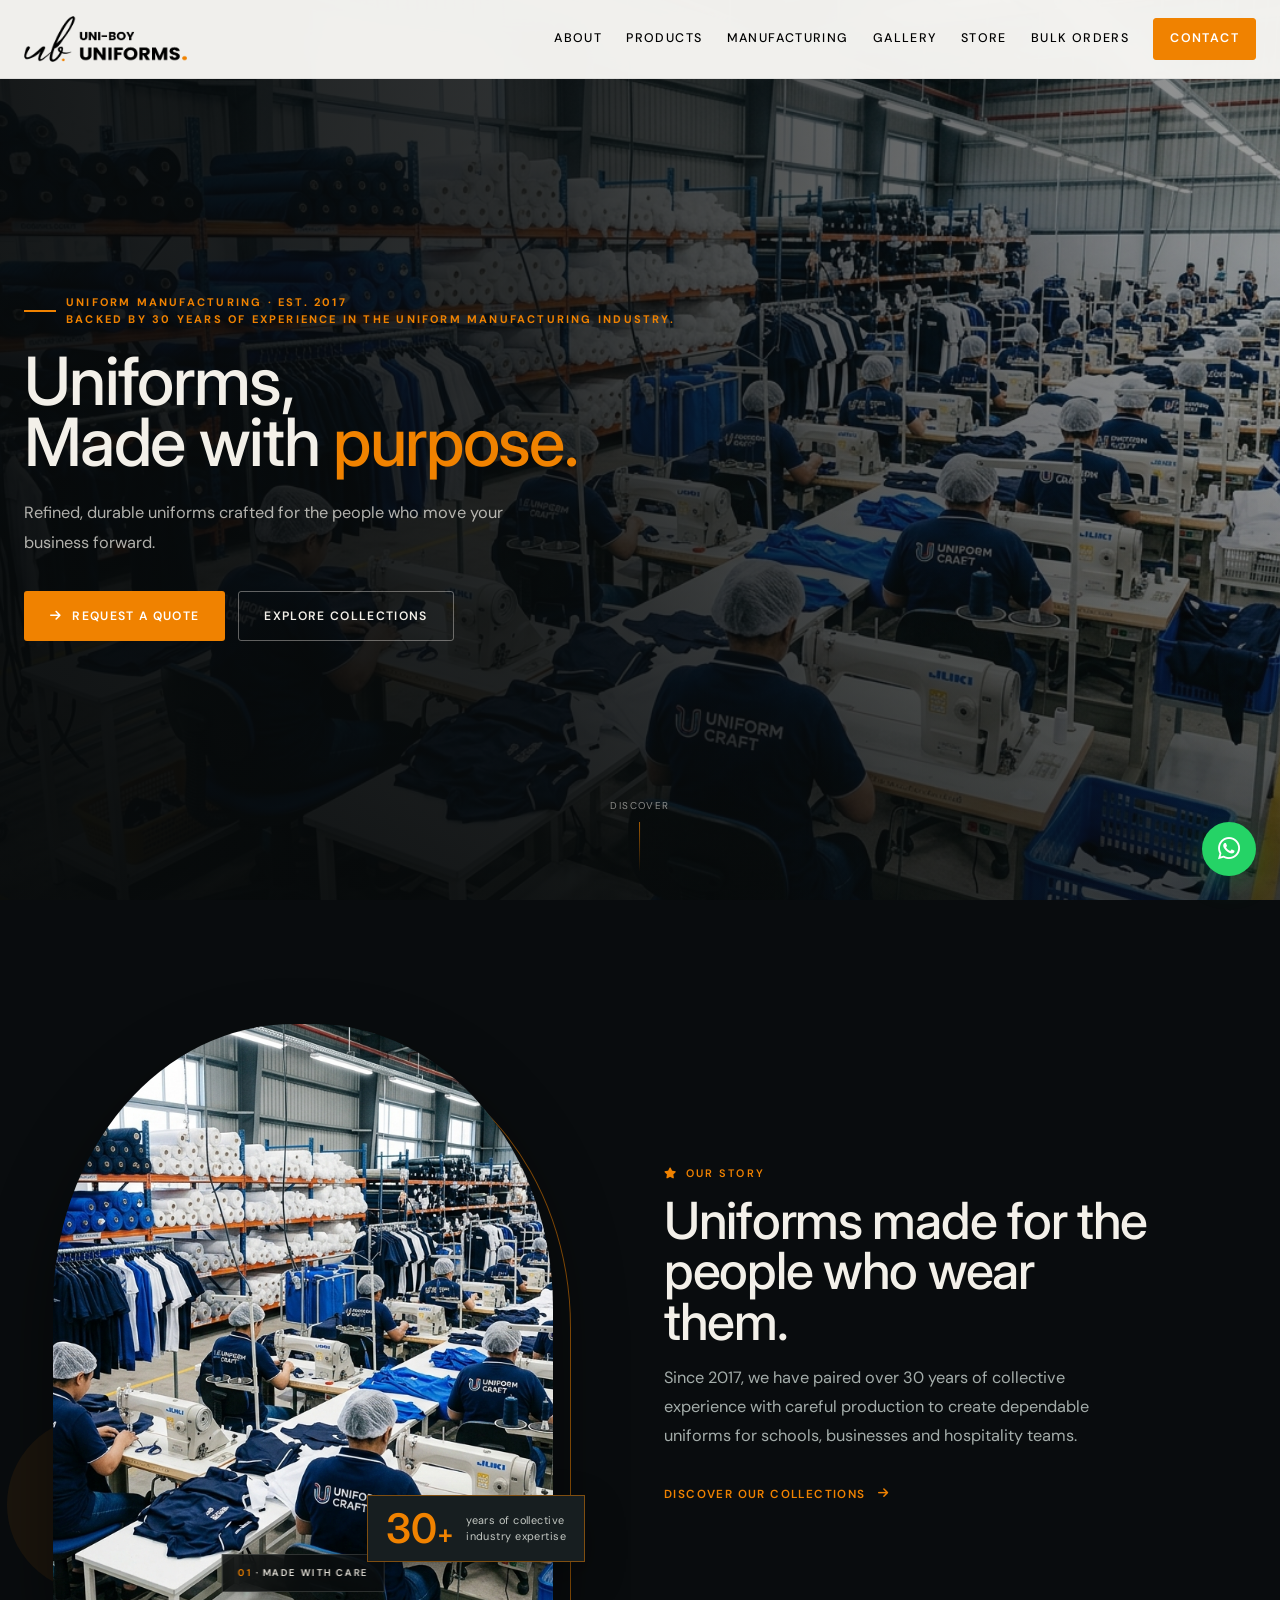
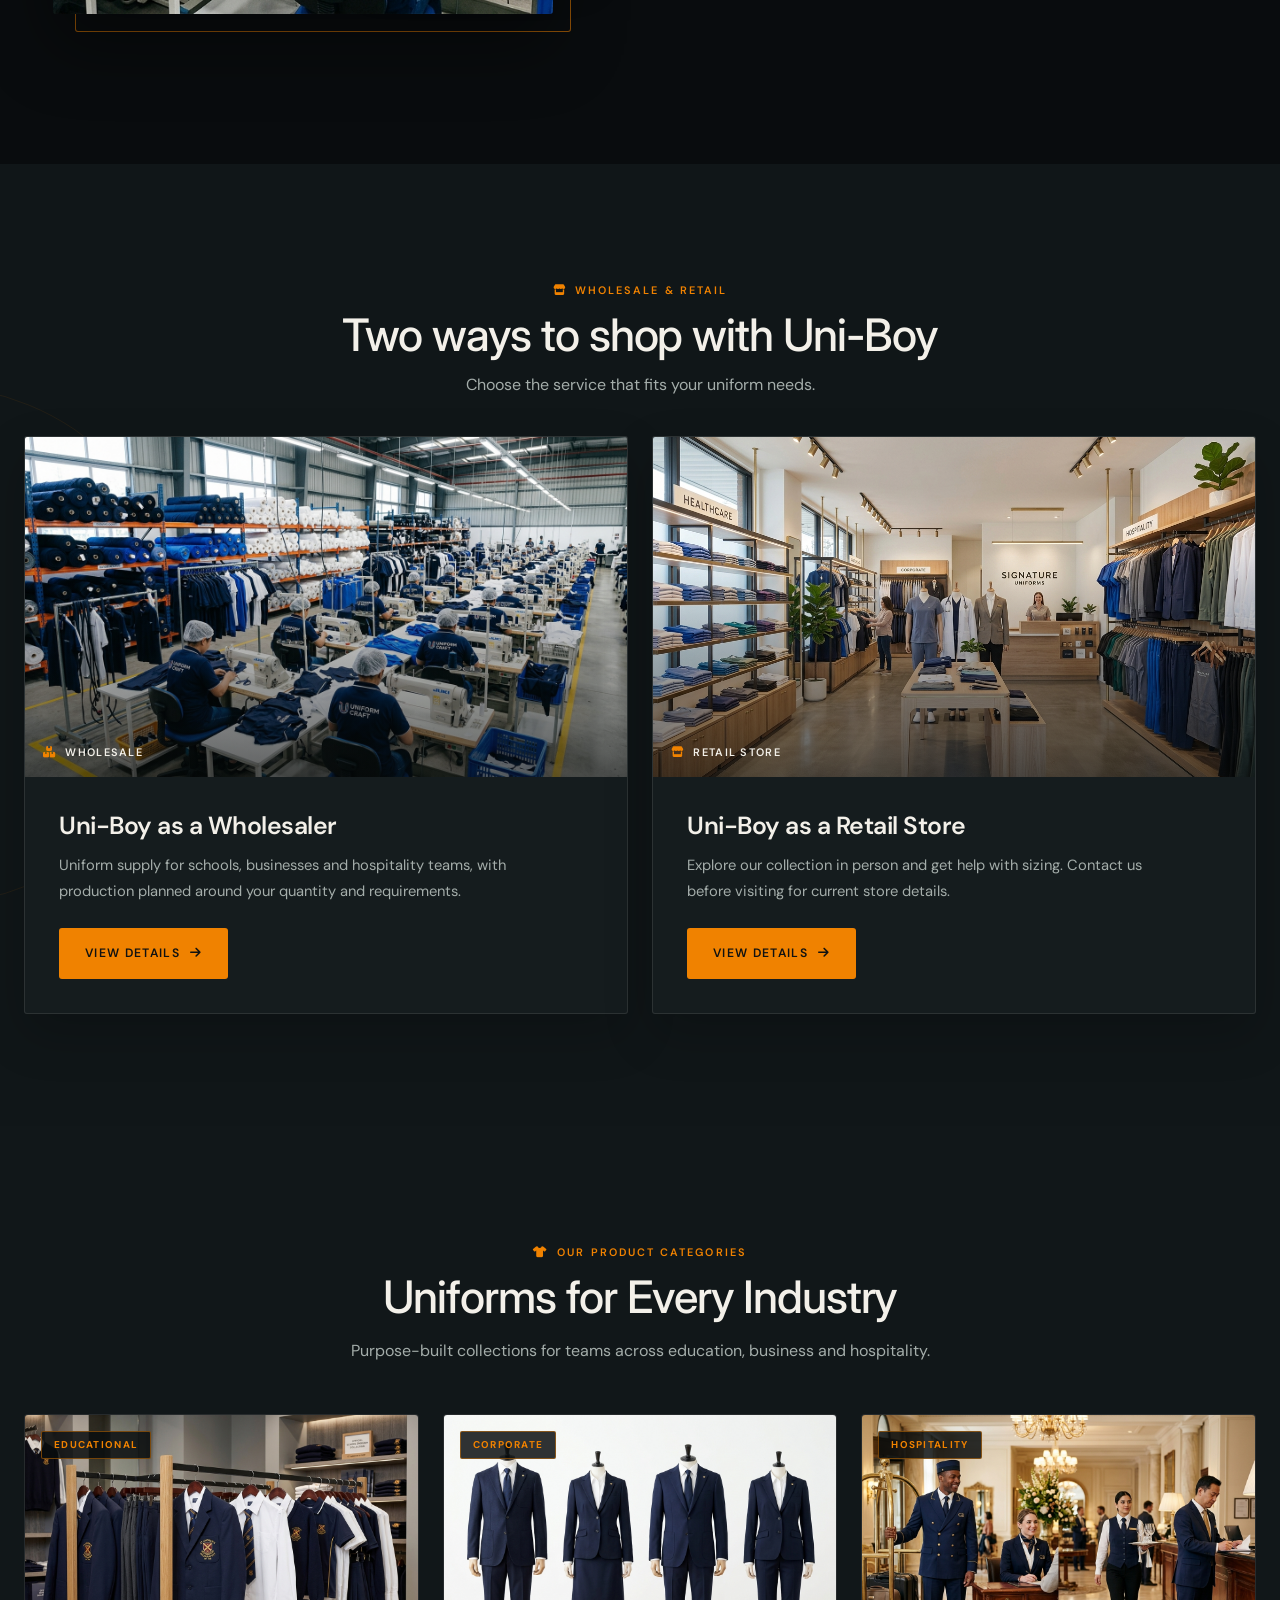
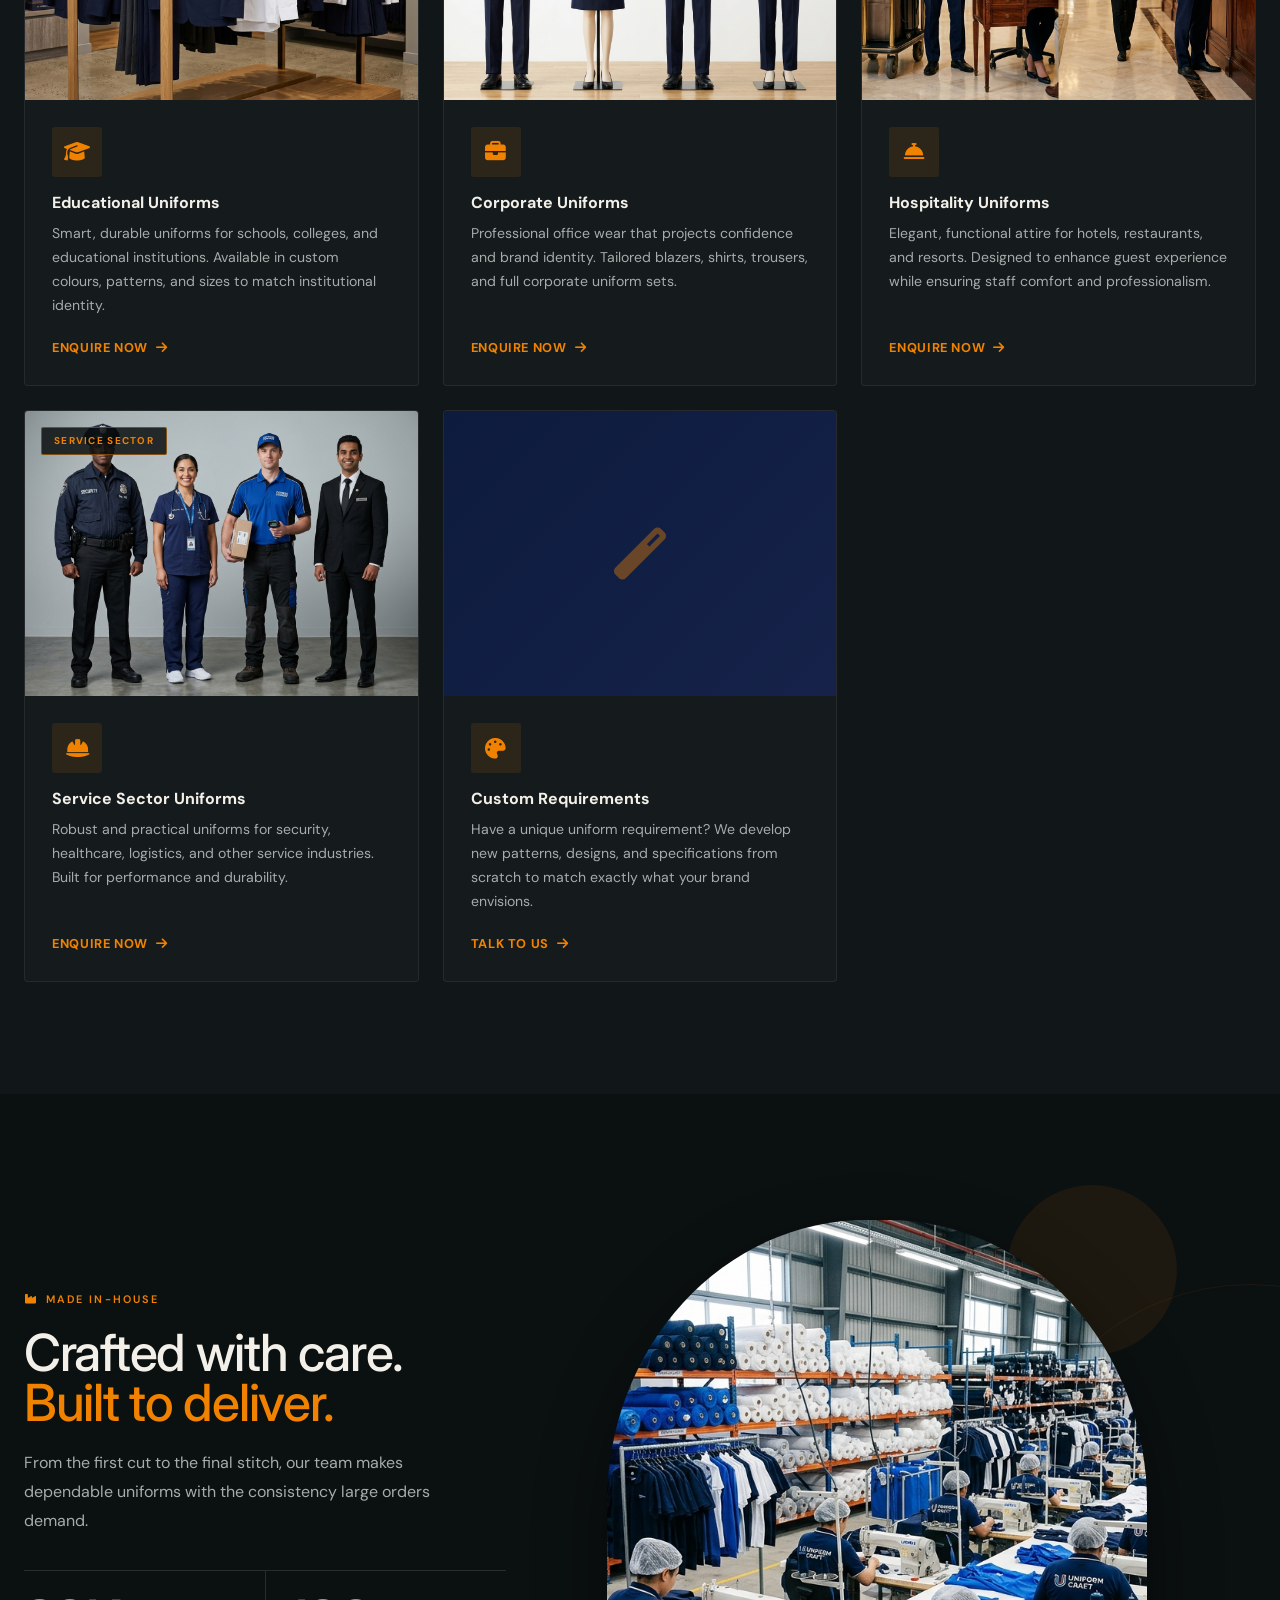
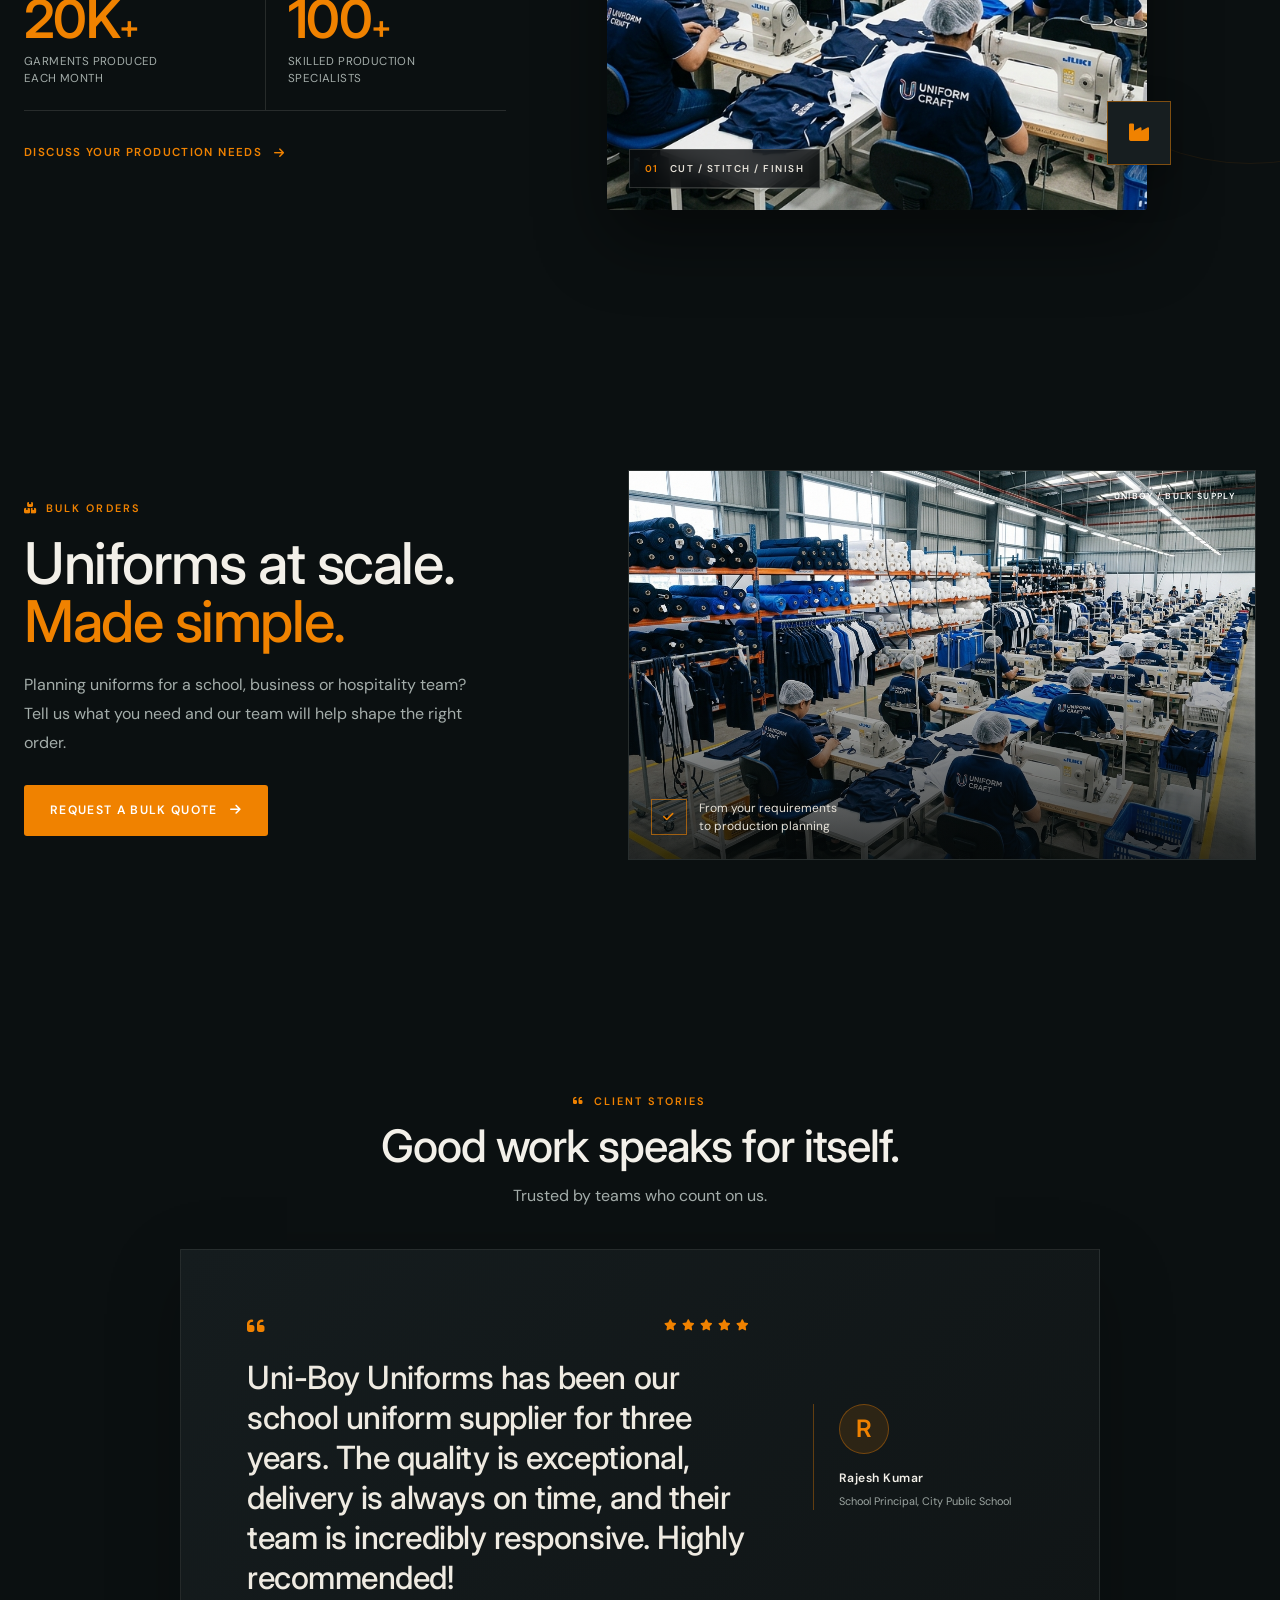
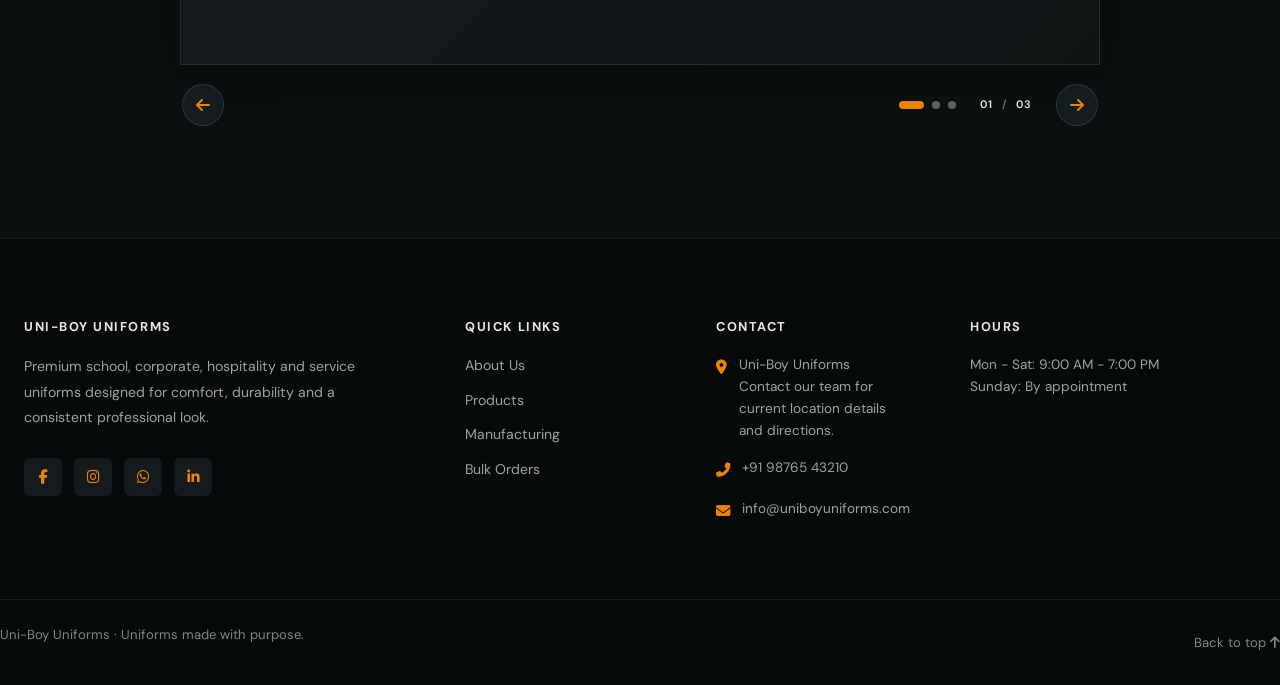
==== commit 9d2a82d7: "design updates" ====
--- a/index.html
+++ b/index.html
@@ -1,39 +1,480 @@
 ﻿<!DOCTYPE html>
 <html lang="en">
-    <head>
-        <meta charset="UTF-8"/>
-        <meta name="viewport" content="width=device-width, initial-scale=1.0"/>
-        <title>Uni-Boy Uniforms | Premium Uniform Manufacturer Since 2017</title>
-        <meta name="description" content="Premium uniforms for education, hospitality and business. Thoughtfully designed and made to perform by Uni-Boy Uniforms."/>
-        <link rel="preconnect" href="https://fonts.googleapis.com"/>
-        <link rel="preconnect" href="https://fonts.gstatic.com" crossorigin/>
-        <link href="https://fonts.googleapis.com/css2?family=Inter:wght@400;500;600;700;800&family=DM+Sans:wght@400;500;600;700&display=swap" rel="stylesheet"/>
-        <link rel="stylesheet" href="https://cdnjs.cloudflare.com/ajax/libs/font-awesome/6.5.0/css/all.min.css"/>
-        <link rel="stylesheet" href="https://cdn.jsdelivr.net/npm/bootstrap@5.3.3/dist/css/bootstrap.min.css"/>
-        <link rel="stylesheet" href="style.css"/>
-    </head>
-    <body>
-        <div id="loader">
-            <img class="loader-logo" src="logo.png" alt="Uni-Boy Uniforms"/>
-            <div class="loader-bar">
-                <div class="loader-bar-fill"></div>
-            </div></div>
-            <a href="https://wa.me/919876543210?text=Hello%20Uni-Boy%20Uniforms!" class="whatsapp-float" target="_blank" rel="noopener" aria-label="Chat on WhatsApp">
-                <i class="fab fa-whatsapp"></i><span class="whatsapp-float-label">Chat with us!</span></a>
-                <div class="mobile-nav" id="mobileNav">
-                    <a href="#hero" class="nav-link" onclick="closeMobileNav()">Home</a>
-                    <a href="#about" class="nav-link" onclick="closeMobileNav()">About Us</a>
-                    <a href="#products" class="nav-link" onclick="closeMobileNav()">Products</a>
-                    <a href="#manufacturing" class="nav-link" onclick="closeMobileNav()">Manufacturing</a>
-                    <a href="#gallery" class="nav-link" onclick="closeMobileNav()">Gallery</a>
-                    <a href="#retail" class="nav-link" onclick="closeMobileNav()">Retail Store</a>
-                    <a href="https://wa.me/919876543210?text=Hello%20Uni-Boy%20Uniforms!%20I%27m%20interested%20in%20placing%20a%20bulk%20order." class="nav-link" target="_blank" rel="noopener" onclick="closeMobileNav()">Bulk Orders</a>
-                    <a href="#contact" class="nav-link nav-contact" onclick="closeMobileNav()">Contact</a>
-                </div><nav id="navbar" role="navigation" aria-label="Main navigation">
-                            <div class="nav-container"><a href="#hero" class="nav-logo" aria-label="Uni-Boy Uniforms Home"><img src="logo.png" alt="Uni-Boy Uniforms Logo"/></a>
-                                <ul class="nav-menu"><li><a href="#about" class="nav-link">About</a></li><li><a href="#products" class="nav-link">Products</a></li><li><a href="#manufacturing" class="nav-link">Manufacturing</a></li><li><a href="#gallery" class="nav-link">Gallery</a></li><li><a href="#retail" class="nav-link">Store</a></li><li><a href="https://wa.me/919876543210?text=Hello%20Uni-Boy%20Uniforms!%20I%27m%20interested%20in%20placing%20a%20bulk%20order." class="nav-link" target="_blank" rel="noopener">Bulk Orders</a></li><li><a href="#contact" class="nav-link nav-contact">Contact</a></li></ul><div class="hamburger" id="hamburger" onclick="toggleMobileNav()" aria-label="Toggle menu" role="button" tabindex="0"><span></span><span></span><span></span></div></div></nav>
-                                <section id="hero" aria-label="Hero section"><div class="hero-video-bg"><div class="hero-fallback-bg"></div></div><div class="hero-overlay"></div><div class="hero-content"><div class="hero-eyebrow"><span class="hero-eyebrow-line"></span>Uniform manufacturing &middot; Est. 2017</div><h1 class="hero-title">Uniforms,<br/>Made with <span class="accent">purpose.</span></h1><p class="hero-desc">Refined, durable uniforms crafted for the people who move your business forward.</p><div class="hero-actions"><a href="#bulk" class="btn btn--primary"><i class="fas fa-arrow-right"></i> Request a Quote</a><a href="#products" class="btn btn--outline">Explore Collections</a></div></div><div class="hero-scroll-cue"><span>Discover</span><div class="scroll-line"></div></div></section><section id="about" class="section" aria-labelledby="about-title"><div class="container"><div class="about-grid row g-5"><div class="about-image-stack reveal col-12 col-lg-6"><div class="about-image-frame"><div class="about-img-main"><img src="images/factory_hero.jpg" alt="Skilled workers producing uniforms at the Uni-Boy manufacturing facility" loading="lazy"/><div class="about-image-caption"><span>01</span> &middot; MADE WITH CARE</div></div><div class="about-image-note"><strong>30<span>+</span></strong><span>years of collective<br/>industry expertise</span></div></div></div><div class="about-content reveal reveal-delay-2 col-12 col-lg-6"><div class="badge"><i class="fas fa-star"></i> Our Story</div><h2 class="section-title" id="about-title">Uniforms made for the people who wear them.</h2><p class="section-subtitle">Since 2017, we have paired over 30 years of collective experience with careful production to create dependable uniforms for schools, businesses and hospitality teams.</p><a href="#products" class="about-link">Discover our collections <i class="fas fa-arrow-right" aria-hidden="true"></i></a></div></div></div></section><section id="products" class="section section--gray" aria-labelledby="products-title"><div class="container"><div class="section-header section-header--center reveal"><div class="badge" style="justify-content:center;"><i class="fas fa-tshirt"></i> Our Product Categories</div><h2 class="section-title" id="products-title">Uniforms for Every Industry</h2><p class="section-subtitle">Purpose-built collections for teams across education, business and hospitality.</p></div><div class="products-grid"><div class="product-card reveal"><div class="product-card-image"><img src="images/school_uniforms.jpg" alt="School uniforms" loading="lazy"/><div class="product-card-tag">Educational</div></div><div class="product-card-body"><div class="product-card-icon"><i class="fas fa-graduation-cap"></i></div><h3 class="product-card-title">Educational Uniforms</h3><p class="product-card-desc">Smart, durable uniforms for schools, colleges, and educational institutions. Available in custom colours, patterns, and sizes to match institutional identity.</p><a href="#bulk" class="product-card-link">Enquire Now <i class="fas fa-arrow-right"></i></a></div></div><div class="product-card reveal reveal-delay-1"><div class="product-card-image"><img src="images/corporate_uniforms.jpg" alt="Corporate uniforms" loading="lazy"/><div class="product-card-tag">Corporate</div></div><div class="product-card-body"><div class="product-card-icon"><i class="fas fa-briefcase"></i></div><h3 class="product-card-title">Corporate Uniforms</h3><p class="product-card-desc">Professional office wear that projects confidence and brand identity. Tailored blazers, shirts, trousers, and full corporate uniform sets.</p><a href="#bulk" class="product-card-link">Enquire Now <i class="fas fa-arrow-right"></i></a></div></div><div class="product-card reveal reveal-delay-2"><div class="product-card-image"><img src="images/hospitality_uniforms.jpg" alt="Hospitality uniforms" loading="lazy"/><div class="product-card-tag">Hospitality</div></div><div class="product-card-body"><div class="product-card-icon"><i class="fas fa-concierge-bell"></i></div><h3 class="product-card-title">Hospitality Uniforms</h3><p class="product-card-desc">Elegant, functional attire for hotels, restaurants, and resorts. Designed to enhance guest experience while ensuring staff comfort and professionalism.</p><a href="#bulk" class="product-card-link">Enquire Now <i class="fas fa-arrow-right"></i></a></div></div><div class="product-card reveal reveal-delay-3"><div class="product-card-image"><img src="images/service_uniforms.jpg" alt="Service uniforms" loading="lazy"/><div class="product-card-tag">Service Sector</div></div><div class="product-card-body"><div class="product-card-icon"><i class="fas fa-hard-hat"></i></div><h3 class="product-card-title">Service Sector Uniforms</h3><p class="product-card-desc">Robust and practical uniforms for security, healthcare, logistics, and other service industries. Built for performance and durability.</p><a href="#bulk" class="product-card-link">Enquire Now <i class="fas fa-arrow-right"></i></a></div></div><div class="product-card reveal reveal-delay-4"><div class="product-card-image product-card-image--custom" style="background:linear-gradient(135deg,#0d1b3e,#162249);"><i class="fas fa-magic" style="font-size:4rem;color:rgba(240,130,0,0.4);"></i></div><div class="product-card-body"><div class="product-card-icon"><i class="fas fa-palette"></i></div><h3 class="product-card-title">Custom Requirements</h3><p class="product-card-desc">Have a unique uniform requirement? We develop new patterns, designs, and specifications from scratch to match exactly what your brand envisions.</p><a href="#contact" class="product-card-link">Talk to Us <i class="fas fa-arrow-right"></i></a></div></div></div></div></section><section id="manufacturing" class="section section--dark" aria-labelledby="mfg-title"><div class="container"><div class="manufacturing-grid row g-5"><div class="manufacturing-content reveal col-12 col-lg-6"><div class="badge"><i class="fas fa-industry" aria-hidden="true"></i> Made in-house</div><h2 class="section-title" id="mfg-title">Crafted with care.<br/><span>Built to deliver.</span></h2><p class="section-subtitle">From the first cut to the final stitch, our team makes dependable uniforms with the consistency large orders demand.</p><div class="mfg-stats-grid"><div class="mfg-stat-card"><div class="mfg-stat-num">20K<span>+</span></div><div class="mfg-stat-label">garments produced each month</div></div><div class="mfg-stat-card"><div class="mfg-stat-num">100<span>+</span></div><div class="mfg-stat-label">skilled production specialists</div></div></div><a href="#bulk" class="mfg-link">Discuss your production needs <i class="fas fa-arrow-right" aria-hidden="true"></i></a></div><div class="manufacturing-image reveal reveal-delay-2 col-12 col-lg-6"><div class="mfg-image-frame"><img src="images/factory_hero.jpg" alt="Uniforms being carefully assembled on the Uni-Boy production floor" loading="lazy"/><div class="mfg-image-caption"><span>01</span><span>Cut / Stitch / Finish</span></div><div class="mfg-image-mark" aria-hidden="true"><i class="fas fa-industry"></i></div></div></div></div></div></section><section id="gallery" class="section" aria-labelledby="gallery-title"><div class="container"><div class="section-header gallery-heading reveal"><div><div class="badge"><i class="fas fa-images" aria-hidden="true"></i> Selected work</div><h2 class="section-title" id="gallery-title">Made to be seen.</h2></div><p class="section-subtitle">A closer look at the people, places and details behind every collection.</p></div><div class="gallery-toolbar reveal"><div class="gallery-tabs" role="group" aria-label="Filter gallery by category"><button class="gallery-tab active" type="button" onclick="filterGallery('all', this)" id="tab-all" aria-pressed="true">All work</button><button class="gallery-tab" type="button" onclick="filterGallery('educational', this)" id="tab-edu" aria-pressed="false">Education</button><button class="gallery-tab" type="button" onclick="filterGallery('corporate', this)" id="tab-corp" aria-pressed="false">Corporate</button><button class="gallery-tab" type="button" onclick="filterGallery('hospitality', this)" id="tab-hosp" aria-pressed="false">Hospitality</button><button class="gallery-tab" type="button" onclick="filterGallery('service', this)" id="tab-serv" aria-pressed="false">Service</button></div><span class="gallery-count"><span>01</span> / 06 &nbsp; SELECTED PROJECTS</span></div><div class="gallery-grid reveal reveal-delay-1"><article class="gallery-item" data-category="educational"><img src="images/school_uniforms.jpg" alt="School uniform collection" loading="lazy"/><div class="gallery-overlay"><span class="gallery-item-category">Education</span><h3 class="gallery-overlay-text">Uniforms for every school day</h3><span class="gallery-item-index">01</span></div></article><article class="gallery-item" data-category="corporate"><img src="images/corporate_uniforms.jpg" alt="Corporate uniform collection" loading="lazy"/><div class="gallery-overlay"><span class="gallery-item-category">Corporate</span><h3 class="gallery-overlay-text">A sharper first impression</h3><span class="gallery-item-index">02</span></div></article><article class="gallery-item" data-category="hospitality"><img src="images/hospitality_uniforms.jpg" alt="Hospitality uniform collection" loading="lazy"/><div class="gallery-overlay"><span class="gallery-item-category">Hospitality</span><h3 class="gallery-overlay-text">Made for the art of service</h3><span class="gallery-item-index">03</span></div></article><article class="gallery-item" data-category="service"><img src="images/service_uniforms.jpg" alt="Service sector uniforms" loading="lazy"/><div class="gallery-overlay"><span class="gallery-item-category">Service</span><h3 class="gallery-overlay-text">Ready for the workday</h3><span class="gallery-item-index">04</span></div></article><article class="gallery-item" data-category="educational"><img src="images/factory_hero.jpg" alt="Uniform production at the manufacturing facility" loading="lazy"/><div class="gallery-overlay"><span class="gallery-item-category">Our process</span><h3 class="gallery-overlay-text">Made with care, in-house</h3><span class="gallery-item-index">05</span></div></article><article class="gallery-item" data-category="corporate"><img src="images/retail_store.jpg" alt="Uniform collection displayed in the retail store" loading="lazy"/><div class="gallery-overlay"><span class="gallery-item-category">In store</span><h3 class="gallery-overlay-text">See the collection up close</h3><span class="gallery-item-index">06</span></div></article></div></div></section><section id="retail" class="section section--gray" aria-labelledby="retail-title"><div class="container"><div class="retail-grid row g-5"><div class="retail-image-grid reveal col-12 col-lg-6"><div class="retail-img-card tall"><img src="images/retail_store.jpg" alt="Interior of the Uni-Boy Uniforms retail store" loading="lazy"/><div class="retail-image-label"><span>01</span> / THE STORE</div></div><div class="retail-img-card retail-img-detail"><img src="images/school_uniforms.jpg" alt="Uniforms from the Uni-Boy collection" loading="lazy"/><div class="retail-image-caption">Explore the collection</div></div><div class="retail-image-note"><i class="fas fa-store" aria-hidden="true"></i><span>See it<br/>in person</span></div></div><div class="retail-content reveal reveal-delay-2 col-12 col-lg-6"><div class="badge"><i class="fas fa-store" aria-hidden="true"></i> The Retail Store</div><h2 class="section-title" id="retail-title">Find your fit.<br/><span>Feel the quality.</span></h2><p class="section-subtitle">Explore the collection in person and get help with sizing. Contact us before visiting for store details.</p><div class="retail-contact"><span>Plan your visit</span><a href="tel:+919876543210">+91 98765 43210</a><a href="mailto:info@uniboyuniforms.com">info@uniboyuniforms.com</a></div><a href="https://wa.me/919876543210?text=Hello%20Uni-Boy%20Uniforms!%20I%27d%20like%20to%20plan%20a%20store%20visit." class="btn btn--dark" target="_blank" rel="noopener"><i class="fab fa-whatsapp" aria-hidden="true"></i> Ask About a Visit</a></div></div></div></section><section id="bulk" class="section section--black" aria-labelledby="bulk-title"><div class="container"><div class="bulk-grid row g-5"><div class="bulk-content reveal col-12 col-lg-6"><div class="badge"><i class="fas fa-boxes"></i> Bulk Orders</div><h2 class="section-title" id="bulk-title">Ready for Large-Scale Orders? We Have Got You Covered.</h2><p class="section-subtitle">Tell us what your team needs. We will help shape the right uniform and production plan.</p><div class="bulk-steps"><div class="bulk-step"><div class="bulk-step-num">1</div><div><div class="bulk-step-title">Submit Your Requirement</div><div class="bulk-step-text">Fill out the enquiry form with your uniform category, quantity, and any design specifications.</div></div></div><div class="bulk-step"><div class="bulk-step-num">2</div><div><div class="bulk-step-title">Receive a Custom Quotation</div><div class="bulk-step-text">Our team will review your requirement and provide a detailed, competitive quotation within 24-48 hours.</div></div></div><div class="bulk-step"><div class="bulk-step-num">3</div><div><div class="bulk-step-title">Design Approval and Production</div><div class="bulk-step-text">Once approved, we begin production with regular updates, ensuring your order meets exact specifications.</div></div></div><div class="bulk-step"><div class="bulk-step-num">4</div><div><div class="bulk-step-title">Quality Check and Delivery</div><div class="bulk-step-text">Every garment is inspected before dispatch. We ensure timely, safe delivery of your complete order.</div></div></div></div><a href="https://wa.me/919876543210?text=Hi%20Uni-Boy%20Uniforms!%20I%20want%20to%20discuss%20a%20bulk%20order." class="btn btn--whatsapp" target="_blank" rel="noopener"><i class="fab fa-whatsapp"></i> WhatsApp for Bulk Enquiry</a></div><div class="reveal reveal-delay-2 col-12 col-lg-6"><div class="quotation-form"><div class="form-title">Request a Quotation</div><div class="form-subtitle">Fill in the form and we will get back to you within 24-48 hours.</div><form id="quotationForm" onsubmit="handleQuotationSubmit(event)" novalidate><div class="form-row"><div class="form-group"><label class="form-label" for="q-name">Your Name *</label><input class="form-input" type="text" id="q-name" name="name" placeholder="e.g. John Smith" required/></div><div class="form-group"><label class="form-label" for="q-org">Organisation / School *</label><input class="form-input" type="text" id="q-org" name="organisation" placeholder="Organisation name" required/></div></div><div class="form-row"><div class="form-group"><label class="form-label" for="q-phone">Phone Number *</label><input class="form-input" type="tel" id="q-phone" name="phone" placeholder="+91 98765 43210" required/></div><div class="form-group"><label class="form-label" for="q-email">Email Address</label><input class="form-input" type="email" id="q-email" name="email" placeholder="your@email.com"/></div></div><div class="form-group"><label class="form-label" for="q-category">Uniform Category *</label><select class="form-select" id="q-category" name="category" required><option value="" disabled selected>Select a category</option><option value="educational">Educational Uniforms</option><option value="corporate">Corporate Uniforms</option><option value="hospitality">Hospitality Uniforms</option><option value="service">Service Sector Uniforms</option><option value="custom">Custom Requirement</option></select></div><div class="form-group"><label class="form-label" for="q-qty">Estimated Quantity *</label><input class="form-input" type="number" id="q-qty" name="quantity" placeholder="e.g. 500 pieces" min="1" required/></div><div class="form-group"><label class="form-label" for="q-requirements">Requirements and Specifications</label><textarea class="form-textarea" id="q-requirements" name="requirements" placeholder="Describe your uniform requirements, preferred colours, design details, timeline, etc."></textarea></div><button type="submit" class="form-submit" id="quotation-submit"><i class="fas fa-paper-plane"></i> Submit Enquiry</button></form></div></div></div></div></section><section id="trust" class="section" aria-labelledby="trust-title"><div class="container"><div class="section-header section-header--center reveal"><div class="badge"><i class="fas fa-quote-left" aria-hidden="true"></i> Client stories</div><h2 class="section-title" id="trust-title">Good work speaks for itself.</h2><p class="section-subtitle">Trusted by teams who count on us.</p></div><div class="testimonial-carousel reveal" data-testimonial-carousel role="region" aria-roledescription="carousel" aria-label="Client testimonials" tabindex="0"><div class="testimonial-viewport" data-testimonial-viewport><div class="testimonial-track" data-testimonial-track><article class="testimonial-card" role="group" aria-roledescription="slide" aria-label="1 of 3"><div class="testimonial-card-copy"><div class="testimonial-card-topline"><i class="fas fa-quote-left testimonial-quote-mark" aria-hidden="true"></i><div class="testimonial-stars" aria-label="5 out of 5 stars"><i class="fas fa-star" aria-hidden="true"></i><i class="fas fa-star" aria-hidden="true"></i><i class="fas fa-star" aria-hidden="true"></i><i class="fas fa-star" aria-hidden="true"></i><i class="fas fa-star" aria-hidden="true"></i></div></div><blockquote class="testimonial-text">Uni-Boy Uniforms has been our school uniform supplier for three years. The quality is exceptional, delivery is always on time, and their team is incredibly responsive. Highly recommended!</blockquote></div><footer class="testimonial-author"><div class="testimonial-avatar" aria-hidden="true">R</div><div><div class="testimonial-name">Rajesh Kumar</div><div class="testimonial-role">School Principal, City Public School</div></div></footer></article><article class="testimonial-card" role="group" aria-roledescription="slide" aria-label="2 of 3"><div class="testimonial-card-copy"><div class="testimonial-card-topline"><i class="fas fa-quote-left testimonial-quote-mark" aria-hidden="true"></i><div class="testimonial-stars" aria-label="5 out of 5 stars"><i class="fas fa-star" aria-hidden="true"></i><i class="fas fa-star" aria-hidden="true"></i><i class="fas fa-star" aria-hidden="true"></i><i class="fas fa-star" aria-hidden="true"></i><i class="fas fa-star" aria-hidden="true"></i></div></div><blockquote class="testimonial-text">We placed a bulk order of 2,000 corporate uniforms for our staff. The fit, fabric quality, and finishing were outstanding. Uni-Boy is our go-to partner for all uniform needs.</blockquote></div><footer class="testimonial-author"><div class="testimonial-avatar" aria-hidden="true">P</div><div><div class="testimonial-name">Priya Menon</div><div class="testimonial-role">HR Manager, Global Corp Ltd</div></div></footer></article><article class="testimonial-card" role="group" aria-roledescription="slide" aria-label="3 of 3"><div class="testimonial-card-copy"><div class="testimonial-card-topline"><i class="fas fa-quote-left testimonial-quote-mark" aria-hidden="true"></i><div class="testimonial-stars" aria-label="5 out of 5 stars"><i class="fas fa-star" aria-hidden="true"></i><i class="fas fa-star" aria-hidden="true"></i><i class="fas fa-star" aria-hidden="true"></i><i class="fas fa-star" aria-hidden="true"></i><i class="fas fa-star" aria-hidden="true"></i></div></div><blockquote class="testimonial-text">The hospitality uniforms we ordered for our hotel staff were absolutely perfect. Professional look, comfortable fabric, and the custom embroidery was spot-on. Will order again!</blockquote></div><footer class="testimonial-author"><div class="testimonial-avatar" aria-hidden="true">A</div><div><div class="testimonial-name">Arjun Patel</div><div class="testimonial-role">Operations Head, Grand Residency Hotel</div></div></footer></article></div></div><div class="testimonial-controls" data-testimonial-controls hidden><button class="testimonial-arrow" type="button" data-testimonial-prev aria-label="Previous testimonial"><i class="fas fa-arrow-left" aria-hidden="true"></i></button><div class="testimonial-pagination" aria-label="Choose a testimonial"><button class="testimonial-dot" type="button" data-testimonial-slide="0" aria-label="Show testimonial 1"></button><button class="testimonial-dot" type="button" data-testimonial-slide="1" aria-label="Show testimonial 2"></button><button class="testimonial-dot" type="button" data-testimonial-slide="2" aria-label="Show testimonial 3"></button></div><div class="testimonial-position" data-testimonial-position aria-live="polite">01 <span>/</span> 03</div><button class="testimonial-arrow" type="button" data-testimonial-next aria-label="Next testimonial"><i class="fas fa-arrow-right" aria-hidden="true"></i></button></div></div></div></section><section id="contact" class="section section--gray" aria-labelledby="contact-title"><div class="container"><div class="contact-grid row g-5"><div class="contact-info reveal col-12 col-lg-6"><div class="badge"><i class="fas fa-envelope"></i> Get in Touch</div><h2 class="section-title" id="contact-title">Let Us Start a Conversation</h2><p class="section-subtitle">Talk to our team about a collection, custom design or bulk order.</p><div class="contact-info-items"><div class="contact-info-item"><div class="contact-info-icon"><i class="fas fa-map-marker-alt"></i></div><div><div class="contact-info-label">Our Address</div><div class="contact-info-value">Contact our team for location and directions.</div></div></div><div class="contact-info-item"><div class="contact-info-icon"><i class="fas fa-phone-alt"></i></div><div><div class="contact-info-label">Phone</div><div class="contact-info-value"><a href="tel:+919876543210">+91 98765 43210</a></div></div></div><div class="contact-info-item"><div class="contact-info-icon"><i class="fab fa-whatsapp"></i></div><div><div class="contact-info-label">WhatsApp</div><div class="contact-info-value"><a href="https://wa.me/919876543210" target="_blank" rel="noopener">+91 98765 43210</a></div></div></div><div class="contact-info-item"><div class="contact-info-icon"><i class="fas fa-envelope"></i></div><div><div class="contact-info-label">Email</div><div class="contact-info-value"><a href="mailto:info@uniboyuniforms.com">info@uniboyuniforms.com</a></div></div></div></div><div class="contact-social"><a href="#" class="social-btn" aria-label="Facebook"><i class="fab fa-facebook-f"></i></a><a href="#" class="social-btn" aria-label="Instagram"><i class="fab fa-instagram"></i></a><a href="https://wa.me/919876543210" class="social-btn" target="_blank" rel="noopener" aria-label="WhatsApp"><i class="fab fa-whatsapp"></i></a><a href="#" class="social-btn" aria-label="LinkedIn"><i class="fab fa-linkedin-in"></i></a></div></div><div class="reveal reveal-delay-2 col-12 col-lg-6"><div class="contact-form-card"><div class="contact-form-title">Send Us a Message</div><div class="contact-form-subtitle">We typically respond within a few hours during business days.</div><form class="contact-form" id="contactForm" onsubmit="handleContactSubmit(event)" novalidate><div class="form-row"><div class="form-group"><label class="form-label" for="c-name">Full Name *</label><input class="form-input" type="text" id="c-name" name="name" placeholder="Your full name" required/></div><div class="form-group"><label class="form-label" for="c-phone">Phone Number *</label><input class="form-input" type="tel" id="c-phone" name="phone" placeholder="+91 XXXXX XXXXX" required/></div></div><div class="form-group"><label class="form-label" for="c-email">Email Address</label><input class="form-input" type="email" id="c-email" name="email" placeholder="your@email.com"/></div><div class="form-group"><label class="form-label" for="c-subject">Subject *</label><select class="form-select" id="c-subject" name="subject" required><option value="" disabled selected>Select a topic</option><option value="product-enquiry">Product Enquiry</option><option value="bulk-order">Bulk Order</option><option value="custom-design">Custom Design</option><option value="store-visit">Store Visit</option><option value="other">Other</option></select></div><div class="form-group"><label class="form-label" for="c-message">Message *</label><textarea class="form-textarea" id="c-message" name="message" placeholder="How can we help you?" required></textarea></div><button type="submit" class="form-submit" id="contact-submit" ><i class="fas fa-paper-plane"></i> Send Message</button></form></div></div></div></div></section>
-        <footer id="footer"><div class="container footer-bottom"><p class="footer-copyright">Uni-Boy Uniforms <span>&middot;</span> Uniforms made with purpose.</p><a class="footer-bottom-link" href="#hero">Back to top <i class="fas fa-arrow-up"></i></a></div></footer>
-        <script src="script.js"></script>
-    </body>
-</html>
+
+<head>
+    <meta charset="UTF-8" />
+    <meta name="viewport" content="width=device-width, initial-scale=1.0" />
+    <title>Uni-Boy Uniforms | Premium Uniform Manufacturer Since 2017</title>
+    <meta name="description"
+        content="Premium uniforms for education, hospitality and business. Thoughtfully designed and made to perform by Uni-Boy Uniforms." />
+    <link rel="preconnect" href="https://fonts.googleapis.com" />
+    <link rel="preconnect" href="https://fonts.gstatic.com" crossorigin />
+    <link
+        href="https://fonts.googleapis.com/css2?family=Inter:wght@400;500;600;700;800&family=DM+Sans:wght@400;500;600;700&display=swap"
+        rel="stylesheet" />
+    <link rel="stylesheet" href="https://cdnjs.cloudflare.com/ajax/libs/font-awesome/6.5.0/css/all.min.css" />
+    <link rel="stylesheet" href="https://cdn.jsdelivr.net/npm/bootstrap@5.3.3/dist/css/bootstrap.min.css" />
+    <link rel="stylesheet" href="style.css" />
+</head>
+
+<body>
+    <a href="https://wa.me/919876543210?text=Hello%20Uni-Boy%20Uniforms!" class="whatsapp-float" target="_blank"
+        rel="noopener" aria-label="Chat on WhatsApp">
+        <i class="fab fa-whatsapp"></i><span class="whatsapp-float-label">Chat with us!</span></a>
+    <div class="mobile-nav" id="mobileNav">
+        <a href="#hero" class="nav-link" onclick="closeMobileNav()">Home</a>
+        <a href="about.html" class="nav-link" onclick="closeMobileNav()">About Us</a>
+        <a href="products.html" class="nav-link" onclick="closeMobileNav()">Products</a>
+        <a href="manufacturing.html" class="nav-link" onclick="closeMobileNav()">Manufacturing</a>
+        <a href="gallery.html" class="nav-link" onclick="closeMobileNav()">Gallery</a>
+        <a href="#retail" class="nav-link" onclick="closeMobileNav()">Retail Store</a>
+        <a href="bulk-orders.html" class="nav-link" onclick="closeMobileNav()">Bulk Orders</a>
+        <a href="contact.html" class="nav-link nav-contact" onclick="closeMobileNav()">Contact</a>
+    </div>
+    <nav id="navbar" role="navigation" aria-label="Main navigation">
+        <div class="nav-container"><a href="#hero" class="nav-logo" aria-label="Uni-Boy Uniforms Home"><img
+                    src="logo.png" alt="Uni-Boy Uniforms Logo" /></a>
+            <ul class="nav-menu">
+                <li><a href="about.html" class="nav-link">About</a></li>
+                <li><a href="products.html" class="nav-link">Products</a></li>
+                <li><a href="manufacturing.html" class="nav-link">Manufacturing</a></li>
+                <li><a href="gallery.html" class="nav-link">Gallery</a></li>
+                <li><a href="#retail" class="nav-link">Store</a></li>
+                <li><a href="bulk-orders.html" class="nav-link">Bulk Orders</a></li>
+                <li><a href="contact.html" class="nav-link nav-contact">Contact</a></li>
+            </ul>
+            <div class="hamburger" id="hamburger" onclick="toggleMobileNav()" aria-label="Toggle menu" role="button"
+                tabindex="0"><span></span><span></span><span></span></div>
+        </div>
+    </nav>
+    <section id="hero" aria-label="Hero section">
+        <div class="hero-video-bg">
+            <div class="hero-fallback-bg"></div>
+        </div>
+        <div class="hero-overlay"></div>
+        <div class="hero-content">
+            <div class="hero-eyebrow">
+                <span class="hero-eyebrow-line"></span>Uniform manufacturing &middot; Est. 2017<br/>
+                Backed by 30 years of experience in the uniform manufacturing industry.
+            </div>
+            <h1 class="hero-title">Uniforms,<br />Made with <span class="accent">purpose.</span></h1>
+            <p class="hero-desc">Refined, durable uniforms crafted for the people who move your business forward.</p>
+            <div class="hero-actions"><a href="bulk-orders.html" class="btn btn--primary"><i class="fas fa-arrow-right"></i>
+                    Request a Quote</a><a href="products.html" class="btn btn--outline">Explore Collections</a></div>
+        </div>
+        <div class="hero-scroll-cue"><span>Discover</span>
+            <div class="scroll-line"></div>
+        </div>
+    </section>
+    <section id="about" class="section" aria-labelledby="about-title">
+        <div class="container">
+            <div class="about-grid row g-5">
+                <div class="about-image-stack reveal col-12 col-lg-6">
+                    <div class="about-image-frame">
+                        <div class="about-img-main"><img src="images/factory_hero.jpg"
+                                alt="Skilled workers producing uniforms at the Uni-Boy manufacturing facility"
+                                loading="lazy" />
+                            <div class="about-image-caption"><span>01</span> &middot; MADE WITH CARE</div>
+                        </div>
+                        <div class="about-image-note"><strong>30<span>+</span></strong><span>years of
+                                collective<br />industry expertise</span></div>
+                    </div>
+                </div>
+                <div class="about-content reveal reveal-delay-2 col-12 col-lg-6">
+                    <div class="badge"><i class="fas fa-star"></i> Our Story</div>
+                    <h2 class="section-title" id="about-title">Uniforms made for the people who wear them.</h2>
+                    <p class="section-subtitle">Since 2017, we have paired over 30 years of collective experience with
+                        careful production to create dependable uniforms for schools, businesses and hospitality teams.
+                    </p><a href="products.html" class="about-link">Discover our collections <i class="fas fa-arrow-right"
+                            aria-hidden="true"></i></a>
+                </div>
+            </div>
+        </div>
+    </section>
+
+     <section id="retail" class="section section--gray" aria-labelledby="retail-title">
+            <div class="container">
+                <div class="section-header section-header--center reveal">
+                    <div class="badge" style="justify-content:center;"><i class="fas fa-store" aria-hidden="true"></i>
+                        Wholesale &amp; Retail</div>
+                    <h2 class="section-title" id="retail-title">Two ways to shop with Uni-Boy</h2>
+                    <p class="section-subtitle">Choose the service that fits your uniform needs.</p>
+                </div>
+                <div class="retail-options">
+                    <article class="retail-option reveal">
+                        <div class="retail-option-image">
+                            <img src="images/factory_hero.jpg" alt="Uniform production at the Uni-Boy manufacturing facility"
+                                loading="lazy" />
+                            <span class="retail-option-label"><i class="fas fa-boxes" aria-hidden="true"></i> Wholesale</span>
+                        </div>
+                        <div class="retail-option-content">
+                            <h3>Uni-Boy as a Wholesaler</h3>
+                            <p>Uniform supply for schools, businesses and hospitality teams, with production planned around
+                                your quantity and requirements.</p>
+                            <a href="bulk-orders.html" class="btn btn--dark">View Details <i class="fas fa-arrow-right"
+                                    aria-hidden="true"></i></a>
+                        </div>
+                    </article>
+                    <article class="retail-option reveal reveal-delay-2">
+                        <div class="retail-option-image">
+                            <img src="images/retail_store.jpg" alt="Interior of the Uni-Boy Uniforms retail store"
+                                loading="lazy" />
+                            <span class="retail-option-label"><i class="fas fa-store" aria-hidden="true"></i> Retail Store</span>
+                        </div>
+                        <div class="retail-option-content">
+                            <h3>Uni-Boy as a Retail Store</h3>
+                            <p>Explore our collection in person and get help with sizing. Contact us before visiting for
+                                current store details.</p>
+                            <a href="https://wa.me/919876543210?text=Hello%20Uni-Boy%20Uniforms!%20I%27d%20like%20details%20about%20your%20retail%20store."
+                                class="btn btn--dark" target="_blank" rel="noopener">View Details <i
+                                    class="fas fa-arrow-right" aria-hidden="true"></i></a>
+                        </div>
+                    </article>
+                </div>
+            </div>
+        </div>
+    </section>
+    <section id="products" class="section section--gray" aria-labelledby="products-title">
+        <div class="container">
+            <div class="section-header section-header--center reveal">
+                <div class="badge" style="justify-content:center;"><i class="fas fa-tshirt"></i> Our Product Categories
+                </div>
+                <h2 class="section-title" id="products-title">Uniforms for Every Industry</h2>
+                <p class="section-subtitle">Purpose-built collections for teams across education, business and
+                    hospitality.</p>
+            </div>
+            <div class="products-grid">
+                <div class="product-card reveal">
+                    <div class="product-card-image"><img src="images/school_uniforms.jpg" alt="School uniforms"
+                            loading="lazy" />
+                        <div class="product-card-tag">Educational</div>
+                    </div>
+                    <div class="product-card-body">
+                        <div class="product-card-icon"><i class="fas fa-graduation-cap"></i></div>
+                        <h3 class="product-card-title">Educational Uniforms</h3>
+                        <p class="product-card-desc">Smart, durable uniforms for schools, colleges, and educational
+                            institutions. Available in custom colours, patterns, and sizes to match institutional
+                            identity.</p><a href="bulk-orders.html" class="product-card-link">Enquire Now <i
+                                class="fas fa-arrow-right"></i></a>
+                    </div>
+                </div>
+                <div class="product-card reveal reveal-delay-1">
+                    <div class="product-card-image"><img src="images/corporate_uniforms.jpg" alt="Corporate uniforms"
+                            loading="lazy" />
+                        <div class="product-card-tag">Corporate</div>
+                    </div>
+                    <div class="product-card-body">
+                        <div class="product-card-icon"><i class="fas fa-briefcase"></i></div>
+                        <h3 class="product-card-title">Corporate Uniforms</h3>
+                        <p class="product-card-desc">Professional office wear that projects confidence and brand
+                            identity. Tailored blazers, shirts, trousers, and full corporate uniform sets.</p><a
+                            href="bulk-orders.html" class="product-card-link">Enquire Now <i class="fas fa-arrow-right"></i></a>
+                    </div>
+                </div>
+                <div class="product-card reveal reveal-delay-2">
+                    <div class="product-card-image"><img src="images/hospitality_uniforms.jpg"
+                            alt="Hospitality uniforms" loading="lazy" />
+                        <div class="product-card-tag">Hospitality</div>
+                    </div>
+                    <div class="product-card-body">
+                        <div class="product-card-icon"><i class="fas fa-concierge-bell"></i></div>
+                        <h3 class="product-card-title">Hospitality Uniforms</h3>
+                        <p class="product-card-desc">Elegant, functional attire for hotels, restaurants, and resorts.
+                            Designed to enhance guest experience while ensuring staff comfort and professionalism.</p><a
+                            href="bulk-orders.html" class="product-card-link">Enquire Now <i class="fas fa-arrow-right"></i></a>
+                    </div>
+                </div>
+                <div class="product-card reveal reveal-delay-3">
+                    <div class="product-card-image"><img src="images/service_uniforms.jpg" alt="Service uniforms"
+                            loading="lazy" />
+                        <div class="product-card-tag">Service Sector</div>
+                    </div>
+                    <div class="product-card-body">
+                        <div class="product-card-icon"><i class="fas fa-hard-hat"></i></div>
+                        <h3 class="product-card-title">Service Sector Uniforms</h3>
+                        <p class="product-card-desc">Robust and practical uniforms for security, healthcare, logistics,
+                            and other service industries. Built for performance and durability.</p><a href="bulk-orders.html"
+                            class="product-card-link">Enquire Now <i class="fas fa-arrow-right"></i></a>
+                    </div>
+                </div>
+                <div class="product-card reveal reveal-delay-4">
+                    <div class="product-card-image product-card-image--custom"
+                        style="background:linear-gradient(135deg,#0d1b3e,#162249);"><i class="fas fa-magic"
+                            style="font-size:4rem;color:rgba(240,130,0,0.4);"></i></div>
+                    <div class="product-card-body">
+                        <div class="product-card-icon"><i class="fas fa-palette"></i></div>
+                        <h3 class="product-card-title">Custom Requirements</h3>
+                        <p class="product-card-desc">Have a unique uniform requirement? We develop new patterns,
+                            designs, and specifications from scratch to match exactly what your brand envisions.</p><a
+                            href="contact.html" class="product-card-link">Talk to Us <i class="fas fa-arrow-right"></i></a>
+                    </div>
+                </div>
+            </div>
+        </div>
+    </section>
+    <section id="manufacturing" class="section section--dark" aria-labelledby="mfg-title">
+        <div class="container">
+            <div class="manufacturing-grid row g-5">
+                <div class="manufacturing-content reveal col-12 col-lg-6">
+                    <div class="badge"><i class="fas fa-industry" aria-hidden="true"></i> Made in-house</div>
+                    <h2 class="section-title" id="mfg-title">Crafted with care.<br /><span>Built to deliver.</span></h2>
+                    <p class="section-subtitle">From the first cut to the final stitch, our team makes dependable
+                        uniforms with the consistency large orders demand.</p>
+                    <div class="mfg-stats-grid">
+                        <div class="mfg-stat-card">
+                            <div class="mfg-stat-num">20K<span>+</span></div>
+                            <div class="mfg-stat-label">garments produced each month</div>
+                        </div>
+                        <div class="mfg-stat-card">
+                            <div class="mfg-stat-num">100<span>+</span></div>
+                            <div class="mfg-stat-label">skilled production specialists</div>
+                        </div>
+                    </div><a href="bulk-orders.html" class="mfg-link">Discuss your production needs <i class="fas fa-arrow-right"
+                            aria-hidden="true"></i></a>
+                </div>
+                <div class="manufacturing-image reveal reveal-delay-2 col-12 col-lg-6">
+                    <div class="mfg-image-frame"><img src="images/factory_hero.jpg"
+                            alt="Uniforms being carefully assembled on the Uni-Boy production floor" loading="lazy" />
+                        <div class="mfg-image-caption"><span>01</span><span>Cut / Stitch / Finish</span></div>
+                        <div class="mfg-image-mark" aria-hidden="true"><i class="fas fa-industry"></i></div>
+                    </div>
+                </div>
+            </div>
+        </div>
+    </section>
+    <!-- <section id="gallery" class="section" aria-labelledby="gallery-title">
+        <div class="container">
+            <div class="section-header gallery-heading reveal">
+                <div>
+                    <div class="badge"><i class="fas fa-images" aria-hidden="true"></i> Selected work</div>
+                    <h2 class="section-title" id="gallery-title">Made to be seen.</h2>
+                </div>
+                <p class="section-subtitle">A closer look at the people, places and details behind every collection.</p>
+            </div>
+            <div class="gallery-toolbar reveal">
+                <div class="gallery-tabs" role="group" aria-label="Filter gallery by category"><button
+                        class="gallery-tab active" type="button" onclick="filterGallery('all', this)" id="tab-all"
+                        aria-pressed="true">All work</button><button class="gallery-tab" type="button"
+                        onclick="filterGallery('educational', this)" id="tab-edu"
+                        aria-pressed="false">Education</button><button class="gallery-tab" type="button"
+                        onclick="filterGallery('corporate', this)" id="tab-corp"
+                        aria-pressed="false">Corporate</button><button class="gallery-tab" type="button"
+                        onclick="filterGallery('hospitality', this)" id="tab-hosp"
+                        aria-pressed="false">Hospitality</button><button class="gallery-tab" type="button"
+                        onclick="filterGallery('service', this)" id="tab-serv" aria-pressed="false">Service</button>
+                </div><span class="gallery-count"><span>01</span> / 06 &nbsp; SELECTED PROJECTS</span>
+            </div>
+            <div class="gallery-grid reveal reveal-delay-1">
+                <article class="gallery-item" data-category="educational"><img src="images/school_uniforms.jpg"
+                        alt="School uniform collection" loading="lazy" />
+                    <div class="gallery-overlay"><span class="gallery-item-category">Education</span>
+                        <h3 class="gallery-overlay-text">Uniforms for every school day</h3><span
+                            class="gallery-item-index">01</span>
+                    </div>
+                </article>
+                <article class="gallery-item" data-category="corporate"><img src="images/corporate_uniforms.jpg"
+                        alt="Corporate uniform collection" loading="lazy" />
+                    <div class="gallery-overlay"><span class="gallery-item-category">Corporate</span>
+                        <h3 class="gallery-overlay-text">A sharper first impression</h3><span
+                            class="gallery-item-index">02</span>
+                    </div>
+                </article>
+                <article class="gallery-item" data-category="hospitality"><img src="images/hospitality_uniforms.jpg"
+                        alt="Hospitality uniform collection" loading="lazy" />
+                    <div class="gallery-overlay"><span class="gallery-item-category">Hospitality</span>
+                        <h3 class="gallery-overlay-text">Made for the art of service</h3><span
+                            class="gallery-item-index">03</span>
+                    </div>
+                </article>
+                <article class="gallery-item" data-category="service"><img src="images/service_uniforms.jpg"
+                        alt="Service sector uniforms" loading="lazy" />
+                    <div class="gallery-overlay"><span class="gallery-item-category">Service</span>
+                        <h3 class="gallery-overlay-text">Ready for the workday</h3><span
+                            class="gallery-item-index">04</span>
+                    </div>
+                </article>
+                <article class="gallery-item" data-category="educational"><img src="images/factory_hero.jpg"
+                        alt="Uniform production at the manufacturing facility" loading="lazy" />
+                    <div class="gallery-overlay"><span class="gallery-item-category">Our process</span>
+                        <h3 class="gallery-overlay-text">Made with care, in-house</h3><span
+                            class="gallery-item-index">05</span>
+                    </div>
+                </article>
+                <article class="gallery-item" data-category="corporate"><img src="images/retail_store.jpg"
+                        alt="Uniform collection displayed in the retail store" loading="lazy" />
+                    <div class="gallery-overlay"><span class="gallery-item-category">In store</span>
+                        <h3 class="gallery-overlay-text">See the collection up close</h3><span
+                            class="gallery-item-index">06</span>
+                    </div>
+                </article>
+            </div>
+        </div>
+    </section> -->
+   
+    <section id="bulk" class="section bulk-intro-section" aria-labelledby="bulk-title">
+        <div class="container">
+            <div class="bulk-intro-panel reveal">
+                <div class="bulk-intro-copy">
+                    <div class="badge"><i class="fas fa-boxes" aria-hidden="true"></i> Bulk Orders</div>
+                    <h2 class="section-title" id="bulk-title">Uniforms at scale.<br /><span>Made simple.</span></h2>
+                    <p class="section-subtitle">Planning uniforms for a school, business or hospitality team? Tell us
+                        what you need and our team will help shape the right order.</p>
+                    <a href="bulk-orders.html" class="btn btn--primary">Request a bulk quote <i
+                            class="fas fa-arrow-right" aria-hidden="true"></i></a>
+                </div>
+                <div class="bulk-intro-visual" aria-hidden="true">
+                    <img src="images/factory_hero.jpg" alt="" loading="lazy" />
+                    <div class="bulk-intro-note"><i class="fas fa-check" aria-hidden="true"></i><span>From your
+                            requirements<br />to production planning</span></div>
+                    <span class="bulk-intro-index">UNIBOY / BULK SUPPLY</span>
+                </div>
+            </div>
+        </div>
+    </section>
+    <section id="trust" class="section" aria-labelledby="trust-title">
+        <div class="container">
+            <div class="section-header section-header--center reveal">
+                <div class="badge"><i class="fas fa-quote-left" aria-hidden="true"></i> Client stories</div>
+                <h2 class="section-title" id="trust-title">Good work speaks for itself.</h2>
+                <p class="section-subtitle">Trusted by teams who count on us.</p>
+            </div>
+            <div class="testimonial-carousel reveal" data-testimonial-carousel role="region"
+                aria-roledescription="carousel" aria-label="Client testimonials" tabindex="0">
+                <div class="testimonial-viewport" data-testimonial-viewport>
+                    <div class="testimonial-track" data-testimonial-track>
+                        <article class="testimonial-card" role="group" aria-roledescription="slide" aria-label="1 of 3">
+                            <div class="testimonial-card-copy">
+                                <div class="testimonial-card-topline"><i
+                                        class="fas fa-quote-left testimonial-quote-mark" aria-hidden="true"></i>
+                                    <div class="testimonial-stars" aria-label="5 out of 5 stars"><i class="fas fa-star"
+                                            aria-hidden="true"></i><i class="fas fa-star" aria-hidden="true"></i><i
+                                            class="fas fa-star" aria-hidden="true"></i><i class="fas fa-star"
+                                            aria-hidden="true"></i><i class="fas fa-star" aria-hidden="true"></i></div>
+                                </div>
+                                <blockquote class="testimonial-text">Uni-Boy Uniforms has been our school uniform
+                                    supplier for three years. The quality is exceptional, delivery is always on time,
+                                    and their team is incredibly responsive. Highly recommended!</blockquote>
+                            </div>
+                            <footer class="testimonial-author">
+                                <div class="testimonial-avatar" aria-hidden="true">R</div>
+                                <div>
+                                    <div class="testimonial-name">Rajesh Kumar</div>
+                                    <div class="testimonial-role">School Principal, City Public School</div>
+                                </div>
+                            </footer>
+                        </article>
+                        <article class="testimonial-card" role="group" aria-roledescription="slide" aria-label="2 of 3">
+                            <div class="testimonial-card-copy">
+                                <div class="testimonial-card-topline"><i
+                                        class="fas fa-quote-left testimonial-quote-mark" aria-hidden="true"></i>
+                                    <div class="testimonial-stars" aria-label="5 out of 5 stars"><i class="fas fa-star"
+                                            aria-hidden="true"></i><i class="fas fa-star" aria-hidden="true"></i><i
+                                            class="fas fa-star" aria-hidden="true"></i><i class="fas fa-star"
+                                            aria-hidden="true"></i><i class="fas fa-star" aria-hidden="true"></i></div>
+                                </div>
+                                <blockquote class="testimonial-text">We placed a bulk order of 2,000 corporate uniforms
+                                    for our staff. The fit, fabric quality, and finishing were outstanding. Uni-Boy is
+                                    our go-to partner for all uniform needs.</blockquote>
+                            </div>
+                            <footer class="testimonial-author">
+                                <div class="testimonial-avatar" aria-hidden="true">P</div>
+                                <div>
+                                    <div class="testimonial-name">Priya Menon</div>
+                                    <div class="testimonial-role">HR Manager, Global Corp Ltd</div>
+                                </div>
+                            </footer>
+                        </article>
+                        <article class="testimonial-card" role="group" aria-roledescription="slide" aria-label="3 of 3">
+                            <div class="testimonial-card-copy">
+                                <div class="testimonial-card-topline"><i
+                                        class="fas fa-quote-left testimonial-quote-mark" aria-hidden="true"></i>
+                                    <div class="testimonial-stars" aria-label="5 out of 5 stars"><i class="fas fa-star"
+                                            aria-hidden="true"></i><i class="fas fa-star" aria-hidden="true"></i><i
+                                            class="fas fa-star" aria-hidden="true"></i><i class="fas fa-star"
+                                            aria-hidden="true"></i><i class="fas fa-star" aria-hidden="true"></i></div>
+                                </div>
+                                <blockquote class="testimonial-text">The hospitality uniforms we ordered for our hotel
+                                    staff were absolutely perfect. Professional look, comfortable fabric, and the custom
+                                    embroidery was spot-on. Will order again!</blockquote>
+                            </div>
+                            <footer class="testimonial-author">
+                                <div class="testimonial-avatar" aria-hidden="true">A</div>
+                                <div>
+                                    <div class="testimonial-name">Arjun Patel</div>
+                                    <div class="testimonial-role">Operations Head, Grand Residency Hotel</div>
+                                </div>
+                            </footer>
+                        </article>
+                    </div>
+                </div>
+                <div class="testimonial-controls" data-testimonial-controls hidden><button class="testimonial-arrow"
+                        type="button" data-testimonial-prev aria-label="Previous testimonial"><i
+                            class="fas fa-arrow-left" aria-hidden="true"></i></button>
+                    <div class="testimonial-pagination" aria-label="Choose a testimonial"><button
+                            class="testimonial-dot" type="button" data-testimonial-slide="0"
+                            aria-label="Show testimonial 1"></button><button class="testimonial-dot" type="button"
+                            data-testimonial-slide="1" aria-label="Show testimonial 2"></button><button
+                            class="testimonial-dot" type="button" data-testimonial-slide="2"
+                            aria-label="Show testimonial 3"></button></div>
+                    <div class="testimonial-position" data-testimonial-position aria-live="polite">01 <span>/</span> 03
+                    </div><button class="testimonial-arrow" type="button" data-testimonial-next
+                        aria-label="Next testimonial"><i class="fas fa-arrow-right" aria-hidden="true"></i></button>
+                </div>
+            </div>
+        </div>
+    </section>
+    <footer id="footer">
+        <div class="container footer-grid">
+            <div class="footer-col">
+                <h3 class="footer-col-title">Uni-Boy Uniforms</h3>
+                <p class="footer-about">Premium school, corporate, hospitality and service uniforms designed for comfort,
+                    durability and a consistent professional look.</p>
+                <div class="contact-social">
+                    <a href="https://www.facebook.com" class="footer-social-btn" target="_blank" rel="noopener"
+                        aria-label="Facebook"><i class="fab fa-facebook-f"></i></a>
+                    <a href="https://www.instagram.com" class="footer-social-btn" target="_blank" rel="noopener"
+                        aria-label="Instagram"><i class="fab fa-instagram"></i></a>
+                    <a href="https://wa.me/919876543210" class="footer-social-btn" target="_blank" rel="noopener"
+                        aria-label="WhatsApp"><i class="fab fa-whatsapp"></i></a>
+                    <a href="https://www.linkedin.com" class="footer-social-btn" target="_blank" rel="noopener"
+                        aria-label="LinkedIn"><i class="fab fa-linkedin-in"></i></a>
+                </div>
+            </div>
+            <div class="footer-col">
+                <h3 class="footer-col-title">Quick Links</h3>
+                <div class="footer-links">
+                    <a href="about.html" class="footer-link">About Us</a>
+                    <a href="products.html" class="footer-link">Products</a>
+                    <a href="manufacturing.html" class="footer-link">Manufacturing</a>
+                    <a href="bulk-orders.html" class="footer-link">Bulk Orders</a>
+                </div>
+            </div>
+            <div class="footer-col">
+                <h3 class="footer-col-title">Contact</h3>
+                <div class="footer-contact-item">
+                    <div class="footer-contact-icon"><i class="fas fa-location-dot"></i></div>
+                    <div class="footer-contact-text">Uni-Boy Uniforms<br />Contact our team for current location details and directions.</div>
+                </div>
+                <div class="footer-contact-item">
+                    <div class="footer-contact-icon"><i class="fas fa-phone-alt"></i></div>
+                    <div class="footer-contact-text"><a href="tel:+919876543210">+91 98765 43210</a></div>
+                </div>
+                <div class="footer-contact-item">
+                    <div class="footer-contact-icon"><i class="fas fa-envelope"></i></div>
+                    <div class="footer-contact-text"><a href="mailto:info@uniboyuniforms.com">info@uniboyuniforms.com</a></div>
+                </div>
+            </div>
+            <div class="footer-col">
+                <h3 class="footer-col-title">Hours</h3>
+                <div class="footer-contact-text">Mon - Sat: 9:00 AM - 7:00 PM<br />Sunday: By appointment</div>
+            </div>
+        </div>
+        <div class="container footer-bottom">
+            <p class="footer-copyright">Uni-Boy Uniforms <span>&middot;</span> Uniforms made with purpose.</p><a
+                class="footer-bottom-link" href="#hero">Back to top <i class="fas fa-arrow-up"></i></a>
+        </div>
+    </footer>
+    <script src="script.js"></script>
+</body>
+
+</html>
--- a/style.css
+++ b/style.css
@@ -29,13 +29,6 @@
 .btn--dark:hover{background:var(--clr-navy-light);transform:translateY(-2px);box-shadow:0 12px 40px rgba(13,27,62,0.4);}
 .btn--whatsapp{background:#25D366;color:var(--clr-white);}
 .btn--whatsapp:hover{background:#20b858;transform:translateY(-2px);box-shadow:0 12px 40px rgba(37,211,102,0.4);}
-#loader{position:fixed;inset:0;background:var(--clr-primary);display:flex;flex-direction:column;align-items:center;justify-content:center;z-index:9999;transition:opacity 0.6s ease,visibility 0.6s ease;}
-#loader.hidden{opacity:0;visibility:hidden;}
-.loader-logo{width:180px;margin-bottom:32px;filter:invert(1);animation:loaderPulse 1.5s ease-in-out infinite;}
-.loader-bar{width:200px;height:2px;background:rgba(255,255,255,0.15);border-radius:2px;overflow:hidden;}
-.loader-bar-fill{height:100%;width:0%;background:var(--clr-accent);border-radius:2px;animation:loaderFill 2s ease-in-out forwards;}
-@keyframes loaderPulse{0%,100%{opacity:1}50%{opacity:0.5}}
-@keyframes loaderFill{0%{width:0%}100%{width:100%}}
 #navbar{position:fixed;top:0;left:0;right:0;z-index:1000;padding:20px 0;transition:var(--transition);}
 #navbar.scrolled{background:rgba(10,10,10,0.96);backdrop-filter:blur(20px);padding:14px 0;box-shadow:0 4px 30px rgba(0,0,0,0.3);}
 .nav-container{max-width:1280px;margin:0 auto;padding:0 24px;display:flex;align-items:center;justify-content:space-between;}
@@ -745,3 +738,296 @@
   .products-grid{grid-template-columns:minmax(0,1fr);gap:18px;}
   .product-card-image{flex-basis:250px;}
 }
+
+.about-hero{position:relative;display:flex;min-height:min(780px,92svh);align-items:center;overflow:hidden;background:#090c0e;}
+.about-hero-image,.about-hero-overlay{position:absolute;inset:0;}
+.about-hero-image{background:url("images/factory_hero.jpg") center 42% / cover no-repeat;transform:scale(1.02);}
+.about-hero-overlay{background:linear-gradient(90deg,rgba(7,10,11,.94) 0%,rgba(7,10,11,.8) 45%,rgba(7,10,11,.35) 100%),linear-gradient(0deg,rgba(7,10,11,.55),transparent 60%);}
+.about-hero-content{position:relative;z-index:1;width:100%;padding:170px 24px 120px;}
+.about-hero-content .hero-title{max-width:780px;margin:0 0 24px;}
+.about-hero-content .hero-desc{max-width:490px;margin-bottom:30px;}
+.about-hero-content .btn{display:inline-flex;align-items:center;gap:12px;}
+.about-hero-index{position:absolute;right:clamp(24px,5vw,72px);bottom:34px;color:rgba(243,240,233,.55);font-size:.62rem;font-weight:600;letter-spacing:.16em;}
+.about-story-section{background:#101618;}
+.about-story-grid{display:grid;grid-template-columns:minmax(0,1fr) minmax(0,.9fr);align-items:center;gap:clamp(42px,8vw,110px);}
+.about-story-visual{position:relative;padding:0 26px 28px 0;}
+.about-story-frame{position:relative;min-height:400px;overflow:hidden;border:1px solid rgba(243,240,233,.12);background:#0b1011;}
+.about-story-frame::after{position:absolute;inset:50% 0 0;content:"";background:linear-gradient(transparent,rgba(5,8,9,.7));pointer-events:none;}
+.about-story-frame img{position:absolute;inset:0;width:100%;height:100%;object-fit:cover;}
+.about-story-caption{position:absolute;z-index:1;left:18px;bottom:18px;color:#f3f0e9;font-size:.59rem;font-weight:600;letter-spacing:.15em;}
+.about-story-caption span{color:#f08200;}
+.about-experience-mark{position:absolute;right:0;bottom:0;display:flex;max-width:245px;align-items:center;gap:14px;padding:18px 20px;background:#171e20;border:1px solid rgba(240,130,0,.5);box-shadow:0 18px 45px rgba(0,0,0,.3);}
+.about-experience-mark strong{color:#f3f0e9;font-size:2.4rem;font-weight:600;line-height:1;}
+.about-experience-mark strong span{color:#f08200;}
+.about-experience-mark>span{color:#a4adaa;font-size:.68rem;line-height:1.45;}
+.about-story-copy .badge{margin-bottom:20px;}
+.about-story-copy .section-title{margin-bottom:20px;font-size:clamp(2.45rem,4.2vw,3.65rem);line-height:1.05;}
+.about-story-copy .section-title span{color:#f08200;}
+.about-story-copy .section-subtitle{margin:0 0 16px;}
+.about-story-detail{max-width:500px;margin:0 0 22px;color:#9ba5a1;font-size:.9rem;line-height:1.8;}
+.about-text-link{display:inline-flex;align-items:center;gap:10px;color:#f08200;font-size:.78rem;font-weight:600;letter-spacing:.05em;text-transform:uppercase;transition:gap .2s ease;}
+.about-text-link:hover{gap:15px;color:#ff9a22;}
+.about-approach-section{background:#0b1011;}
+.about-approach-section .section-header{margin-bottom:36px;}
+.about-approach-section .section-header .section-title{margin:0 0 12px;}
+.about-approach-section .section-subtitle{max-width:480px;margin:0 auto;}
+.about-principles{display:grid;grid-template-columns:repeat(3,minmax(0,1fr));gap:16px;}
+.about-principle{position:relative;min-height:250px;padding:28px;border:1px solid rgba(243,240,233,.1);background:linear-gradient(145deg,#151c1e,#101516);}
+.about-principle-number{position:absolute;top:22px;right:23px;color:rgba(243,240,233,.35);font-size:.6rem;font-weight:600;letter-spacing:.13em;}
+.about-principle-icon{display:flex;width:44px;height:44px;align-items:center;justify-content:center;margin-bottom:28px;background:rgba(240,130,0,.1);color:#f08200;font-size:1rem;}
+.about-principle h3{margin:0 0 10px;color:#f3f0e9;font-size:1.05rem;font-weight:600;}
+.about-principle p{max-width:300px;margin:0;color:#9ba5a1;font-size:.86rem;line-height:1.7;}
+.about-cta-section{padding:74px 0;background:#101618;border-top:1px solid rgba(243,240,233,.08);}
+.about-cta-inner{display:flex;align-items:center;justify-content:space-between;gap:32px;}
+.about-cta-inner .badge{margin-bottom:14px;}
+.about-cta-inner .section-title{max-width:650px;margin:0;font-size:clamp(2rem,3.5vw,3rem);}
+.about-cta-inner .btn{display:inline-flex;flex:0 0 auto;align-items:center;gap:12px;}
+@media(max-width:768px){
+  .about-hero{min-height:690px;min-height:min(740px,90svh);}
+  .about-hero-content{padding:140px 24px 100px;}
+  .about-story-grid{grid-template-columns:minmax(0,1fr);gap:45px;}
+  .about-story-visual{max-width:620px;}
+  .about-story-frame{min-height:clamp(300px,72vw,430px);}
+  .about-principles{grid-template-columns:minmax(0,1fr);gap:12px;}
+  .about-principle{min-height:auto;padding:24px;}
+  .about-principle-icon{margin-bottom:20px;}
+  .about-cta-inner{align-items:flex-start;flex-direction:column;}
+  .about-cta-section{padding:58px 0;}
+}
+@media(max-width:480px){
+  .about-hero-content .hero-title{font-size:clamp(2.7rem,12vw,3.5rem);}
+  .about-story-visual{padding-right:16px;padding-bottom:22px;}
+  .about-experience-mark{max-width:205px;padding:14px;}
+  .about-experience-mark strong{font-size:2rem;}
+  .about-story-copy .section-title{font-size:2.2rem;}
+  .about-hero-index{bottom:22px;font-size:.55rem;}
+}
+
+.bulk-intro-section{position:relative;overflow:hidden;padding:clamp(72px,9vw,120px) 0;background:#0b1011;}
+.bulk-intro-panel{display:grid;grid-template-columns:minmax(0,.9fr) minmax(0,1.1fr);align-items:center;gap:clamp(38px,7vw,92px);}
+.bulk-intro-copy .badge{margin-bottom:20px;}
+.bulk-intro-copy .section-title{margin-bottom:20px;font-size:clamp(2.6rem,4.5vw,4.25rem);line-height:1.02;}
+.bulk-intro-copy .section-title span{color:#f08200;}
+.bulk-intro-copy .section-subtitle{max-width:470px;margin-bottom:28px;color:#a4adaa;}
+.bulk-intro-copy .btn{display:inline-flex;align-items:center;gap:12px;}
+.bulk-intro-visual{position:relative;min-height:390px;overflow:hidden;border:1px solid rgba(243,240,233,.1);background:#111719;}
+.bulk-intro-visual::after{position:absolute;inset:35% 0 0;content:"";background:linear-gradient(transparent,rgba(5,8,9,.8));}
+.bulk-intro-visual img{position:absolute;inset:0;width:100%;height:100%;object-fit:cover;object-position:center;}
+.bulk-intro-note{position:absolute;z-index:1;left:22px;bottom:24px;display:flex;align-items:center;gap:12px;color:#e6e2d9;font-size:.75rem;line-height:1.5;}
+.bulk-intro-note i{display:grid;width:36px;height:36px;place-items:center;border:1px solid rgba(240,130,0,.6);color:#f08200;}
+.bulk-intro-index{position:absolute;z-index:1;right:20px;top:18px;color:#fff;font-size:.55rem;font-weight:600;letter-spacing:.15em;text-shadow:0 1px 10px rgba(0,0,0,.6);}
+.bulk-page-hero{position:relative;display:flex;min-height:min(690px,84svh);align-items:center;overflow:hidden;background:#090c0e;}
+.bulk-page-hero-image,.bulk-page-hero-overlay{position:absolute;inset:0;}
+.bulk-page-hero-image{background:url("images/factory_hero.jpg") center 42% / cover no-repeat;transform:scale(1.02);}
+.bulk-page-hero-overlay{background:linear-gradient(90deg,rgba(7,10,11,.94) 0%,rgba(7,10,11,.8) 45%,rgba(7,10,11,.35) 100%),linear-gradient(0deg,rgba(7,10,11,.55),transparent 60%);}
+.bulk-page-hero-content{position:relative;z-index:1;width:100%;padding:160px 24px 100px;}
+.bulk-page-hero-content .hero-title{max-width:780px;margin:0 0 24px;}
+.bulk-page-hero-content .hero-desc{max-width:500px;margin-bottom:30px;}
+.bulk-page-hero-content .btn{display:inline-flex;align-items:center;gap:12px;}
+.bulk-page-hero-index{position:absolute;right:clamp(24px,5vw,72px);bottom:30px;color:rgba(243,240,233,.55);font-size:.58rem;font-weight:600;letter-spacing:.16em;}
+.bulk-quote-section{padding:clamp(64px,8vw,100px) 0;background:#101618;}
+.bulk-quote-heading{max-width:700px;margin:0 auto 42px;text-align:center;}
+.bulk-quote-heading .badge{margin-bottom:15px;}
+.bulk-quote-heading .section-title{margin:0 0 13px;font-size:clamp(2rem,4vw,3.25rem);}
+.bulk-quote-heading .section-subtitle{max-width:560px;margin:0 auto;}
+.bulk-quote-layout{display:grid;grid-template-columns:minmax(0,.78fr) minmax(0,1.22fr);align-items:start;gap:clamp(24px,5vw,64px);max-width:1120px;margin:0 auto;}
+.bulk-quote-aside{min-width:0;}
+.bulk-quote-image{position:relative;height:260px;overflow:hidden;border:1px solid rgba(243,240,233,.1);background:#0b1011;}
+.bulk-quote-image::after{position:absolute;inset:40% 0 0;content:"";background:linear-gradient(transparent,rgba(5,8,9,.82));}
+.bulk-quote-image img{width:100%;height:100%;object-fit:cover;}
+.bulk-quote-image span{position:absolute;z-index:1;left:18px;bottom:16px;color:#f3f0e9;font-size:.69rem;font-weight:600;letter-spacing:.04em;}
+.bulk-process{padding:26px 0;}
+.bulk-process h3{margin:0 0 14px;color:#f3f0e9;font-size:1rem;font-weight:600;}
+.bulk-process-step{display:flex;align-items:flex-start;gap:14px;padding:15px 0;border-top:1px solid rgba(243,240,233,.1);}
+.bulk-process-step>span{color:#f08200;font-size:.6rem;font-weight:700;letter-spacing:.1em;}
+.bulk-process-step p{margin:0;color:#a4adaa;font-size:.8rem;line-height:1.6;}
+.bulk-page-form{padding:clamp(24px,4vw,40px);}
+.bulk-page-form .form-group{margin-bottom:16px;}
+@media(max-width:768px){
+  .bulk-intro-panel{grid-template-columns:minmax(0,1fr);gap:32px;}
+  .bulk-intro-visual{min-height:clamp(240px,60vw,360px);}
+  .bulk-page-hero{min-height:650px;min-height:min(720px,88svh);}
+  .bulk-page-hero-content{padding:140px 24px 95px;}
+  .bulk-quote-layout{grid-template-columns:minmax(0,1fr);gap:18px;}
+  .bulk-quote-image{height:clamp(220px,55vw,340px);}
+  .bulk-process{padding:22px 0 8px;}
+}
+@media(max-width:480px){
+  .bulk-intro-copy .section-title{font-size:2.35rem;}
+  .bulk-page-hero-content .hero-title{font-size:clamp(2.7rem,12vw,3.5rem);}
+  .bulk-page-hero-index{bottom:20px;font-size:.53rem;}
+  .bulk-page-form{padding:22px;}
+}
+
+.products-page-hero{position:relative;display:flex;min-height:min(690px,84svh);align-items:center;overflow:hidden;background:#090c0e;}
+.products-page-hero-image,.products-page-hero-overlay{position:absolute;inset:0;}
+.products-page-hero-image{background:url("images/school_uniforms.jpg") center 42% / cover no-repeat;transform:scale(1.02);}
+.products-page-hero-overlay{background:linear-gradient(90deg,rgba(7,10,11,.94) 0%,rgba(7,10,11,.8) 45%,rgba(7,10,11,.35) 100%),linear-gradient(0deg,rgba(7,10,11,.55),transparent 60%);}
+.products-page-hero-content{position:relative;z-index:1;width:100%;padding:160px 24px 100px;}
+.products-page-hero-content .hero-title{max-width:780px;margin:0 0 24px;}
+.products-page-hero-content .hero-desc{max-width:520px;margin-bottom:30px;}
+.products-page-hero-content .btn{display:inline-flex;align-items:center;gap:12px;}
+.products-page-hero-index{position:absolute;right:clamp(24px,5vw,72px);bottom:30px;color:rgba(243,240,233,.55);font-size:.58rem;font-weight:600;letter-spacing:.16em;}
+.products-catalog-section{background:#101618;}
+.products-catalog-section .section-header{margin-bottom:38px;}
+.products-catalog-section .section-header .section-title{margin:0 0 12px;}
+.products-catalog-section .section-header .section-subtitle{max-width:470px;margin:0 auto;}
+.products-catalog-section .products-grid{position:relative;z-index:1;}
+.products-catalog-section .product-card-image--custom{background:radial-gradient(circle at 50% 45%,rgba(240,130,0,.13),transparent 45%),linear-gradient(135deg,#151e20,#0b1011);}
+.products-catalog-section .product-card-image--custom>i{font-size:3.25rem;color:rgba(240,130,0,.7);}
+.products-page-cta{padding:clamp(58px,7vw,84px) 0;background:#0b1011;border-top:1px solid rgba(243,240,233,.08);}
+.products-page-cta-inner{display:flex;align-items:center;justify-content:space-between;gap:30px;}
+.products-page-cta-inner .badge{margin-bottom:14px;}
+.products-page-cta-inner .section-title{max-width:650px;margin:0;font-size:clamp(2rem,3.5vw,3rem);}
+.products-page-cta-inner .btn{display:inline-flex;flex:0 0 auto;align-items:center;gap:12px;}
+@media(max-width:768px){
+  .products-page-hero{min-height:650px;min-height:min(720px,88svh);}
+  .products-page-hero-content{padding:140px 24px 95px;}
+  .products-page-cta-inner{align-items:flex-start;flex-direction:column;}
+}
+@media(max-width:480px){
+  .products-page-hero-content .hero-title{font-size:clamp(2.7rem,12vw,3.5rem);}
+  .products-page-hero-index{bottom:20px;font-size:.53rem;}
+  .products-catalog-section .products-grid{grid-template-columns:minmax(0,1fr);}
+}
+
+.manufacturing-page-hero{position:relative;display:flex;min-height:min(690px,84svh);align-items:center;overflow:hidden;background:#090c0e;}
+.manufacturing-page-hero-image,.manufacturing-page-hero-overlay{position:absolute;inset:0;}
+.manufacturing-page-hero-image{background:url("images/factory_hero.jpg") center 42% / cover no-repeat;transform:scale(1.02);}
+.manufacturing-page-hero-overlay{background:linear-gradient(90deg,rgba(7,10,11,.94) 0%,rgba(7,10,11,.8) 45%,rgba(7,10,11,.35) 100%),linear-gradient(0deg,rgba(7,10,11,.55),transparent 60%);}
+.manufacturing-page-hero-content{position:relative;z-index:1;width:100%;padding:160px 24px 100px;}
+.manufacturing-page-hero-content .hero-title{max-width:880px;margin:0 0 24px;}
+.manufacturing-page-hero-content .hero-desc{max-width:530px;margin-bottom:30px;}
+.manufacturing-page-hero-content .btn{display:inline-flex;align-items:center;gap:12px;}
+.manufacturing-page-hero-index{position:absolute;right:clamp(24px,5vw,72px);bottom:30px;color:rgba(243,240,233,.55);font-size:.58rem;font-weight:600;letter-spacing:.16em;}
+.manufacturing-capacity-section{padding:clamp(62px,8vw,100px) 0;background:#101618;}
+.manufacturing-capacity-grid{display:grid;grid-template-columns:minmax(0,1fr) minmax(0,.9fr);align-items:center;gap:clamp(40px,8vw,100px);}
+.manufacturing-capacity-copy .badge{margin-bottom:18px;}
+.manufacturing-capacity-copy .section-title{max-width:570px;margin:0 0 17px;font-size:clamp(2.25rem,4vw,3.45rem);line-height:1.06;}
+.manufacturing-capacity-copy .section-subtitle{max-width:510px;margin:0 0 24px;color:#a4adaa;}
+.manufacturing-capacity-stats{display:grid;grid-template-columns:1fr 1fr;border-top:1px solid rgba(243,240,233,.12);border-bottom:1px solid rgba(243,240,233,.12);}
+.manufacturing-capacity-stat{display:flex;min-height:150px;flex-direction:column;justify-content:center;padding:22px 20px 22px 0;}
+.manufacturing-capacity-stat+.manufacturing-capacity-stat{padding-left:24px;border-left:1px solid rgba(243,240,233,.12);}
+.manufacturing-capacity-number{margin-bottom:8px;color:#f08200;font-size:clamp(2.5rem,5vw,4rem);font-weight:500;letter-spacing:-.06em;line-height:1;}
+.manufacturing-capacity-number span{font-size:.58em;}
+.manufacturing-capacity-label{max-width:165px;color:#a4adaa;font-size:.67rem;line-height:1.55;letter-spacing:.09em;text-transform:uppercase;}
+.manufacturing-process-section{position:relative;overflow:hidden;padding:clamp(68px,8vw,104px) 0;background:#0b1011;}
+.manufacturing-process-section::before{position:absolute;top:-230px;right:-260px;width:540px;height:540px;border:1px solid rgba(240,130,0,.08);border-radius:50%;content:"";pointer-events:none;}
+.manufacturing-process-section .container{position:relative;z-index:1;}
+.manufacturing-process-intro{display:flex;align-items:flex-end;justify-content:space-between;gap:40px;margin-bottom:38px;}
+.manufacturing-process-intro .badge{margin-bottom:15px;}
+.manufacturing-process-intro .section-title{max-width:660px;margin:0;font-size:clamp(2.35rem,4.4vw,3.9rem);line-height:1.04;}
+.manufacturing-process-intro .section-title span{color:#f08200;}
+.manufacturing-process-intro .section-subtitle{max-width:350px;margin:0 0 4px;color:#a4adaa;}
+.manufacturing-process-layout{display:grid;grid-template-columns:minmax(0,.9fr) minmax(0,1.1fr);align-items:stretch;gap:clamp(24px,5vw,62px);}
+.manufacturing-process-image{position:relative;min-height:380px;overflow:hidden;border:1px solid rgba(243,240,233,.1);background:#101618;}
+.manufacturing-process-image::after{position:absolute;inset:40% 0 0;content:"";background:linear-gradient(transparent,rgba(5,8,9,.8));}
+.manufacturing-process-image img{position:absolute;inset:0;width:100%;height:100%;object-fit:cover;}
+.manufacturing-process-image>span{position:absolute;z-index:1;bottom:20px;left:20px;color:#f3f0e9;font-size:.6rem;font-weight:600;letter-spacing:.15em;}
+.manufacturing-process-image>span b{margin-right:10px;color:#f08200;}
+.manufacturing-process-list{display:flex;flex-direction:column;justify-content:center;}
+.manufacturing-process-step{display:grid;grid-template-columns:42px minmax(0,1fr) 18px;align-items:start;gap:16px;padding:24px 0;border-bottom:1px solid rgba(243,240,233,.1);}
+.manufacturing-process-step:first-child{border-top:1px solid rgba(243,240,233,.1);}
+.manufacturing-process-number{color:#f08200;font-size:.62rem;font-weight:700;letter-spacing:.12em;}
+.manufacturing-process-step h3{margin:0 0 8px;color:#f3f0e9;font-size:1.02rem;font-weight:600;}
+.manufacturing-process-step p{max-width:450px;margin:0;color:#9ba5a1;font-size:.82rem;line-height:1.65;}
+.manufacturing-process-step>i{padding-top:3px;color:#f08200;font-size:.78rem;}
+.manufacturing-cta-section{padding:clamp(58px,7vw,84px) 0;background:#101618;border-top:1px solid rgba(243,240,233,.08);}
+.manufacturing-cta-inner{display:flex;align-items:center;justify-content:space-between;gap:30px;}
+.manufacturing-cta-inner .badge{margin-bottom:14px;}
+.manufacturing-cta-inner .section-title{max-width:650px;margin:0;font-size:clamp(2rem,3.5vw,3rem);}
+.manufacturing-cta-inner .btn{display:inline-flex;flex:0 0 auto;align-items:center;gap:12px;}
+@media(max-width:768px){
+  .manufacturing-page-hero{min-height:650px;min-height:min(720px,88svh);}
+  .manufacturing-page-hero-content{padding:140px 24px 95px;}
+  .manufacturing-capacity-grid{grid-template-columns:minmax(0,1fr);gap:32px;}
+  .manufacturing-process-intro{align-items:flex-start;flex-direction:column;gap:15px;}
+  .manufacturing-process-intro .section-subtitle{max-width:500px;}
+  .manufacturing-process-layout{grid-template-columns:minmax(0,1fr);gap:20px;}
+  .manufacturing-process-image{min-height:clamp(250px,60vw,380px);}
+  .manufacturing-cta-inner{align-items:flex-start;flex-direction:column;}
+}
+@media(max-width:480px){
+  .manufacturing-page-hero-content .hero-title{font-size:clamp(2.7rem,12vw,3.5rem);}
+  .manufacturing-page-hero-index{bottom:20px;font-size:.53rem;}
+  .manufacturing-capacity-stat{min-height:128px;padding-right:12px;}
+  .manufacturing-capacity-stat+.manufacturing-capacity-stat{padding-left:15px;}
+  .manufacturing-capacity-number{font-size:2.65rem;}
+  .manufacturing-process-step{grid-template-columns:30px minmax(0,1fr) 15px;gap:10px;padding:20px 0;}
+}
+
+.gallery-page-hero,.contact-page-hero{position:relative;display:flex;min-height:min(650px,82svh);align-items:center;overflow:hidden;background:#090c0e;}
+.gallery-page-hero-image,.gallery-page-hero-overlay,.contact-page-hero-image,.contact-page-hero-overlay{position:absolute;inset:0;}
+.gallery-page-hero-image{background:url("images/retail_store.jpg") center 42% / cover no-repeat;transform:scale(1.02);}
+.gallery-page-hero-overlay,.contact-page-hero-overlay{background:linear-gradient(90deg,rgba(7,10,11,.94) 0%,rgba(7,10,11,.8) 45%,rgba(7,10,11,.35) 100%),linear-gradient(0deg,rgba(7,10,11,.55),transparent 60%);}
+.gallery-page-hero-content,.contact-page-hero-content{position:relative;z-index:1;width:100%;padding:155px 24px 95px;}
+.gallery-page-hero-content .hero-title,.contact-page-hero-content .hero-title{max-width:800px;margin:0 0 22px;}
+.gallery-page-hero-content .hero-desc,.contact-page-hero-content .hero-desc{max-width:510px;margin-bottom:28px;}
+.gallery-page-hero-content .btn,.contact-page-hero-content .btn{display:inline-flex;align-items:center;gap:12px;}
+.gallery-page-hero-index,.contact-page-hero-index{position:absolute;right:clamp(24px,5vw,72px);bottom:28px;color:rgba(243,240,233,.55);font-size:.58rem;font-weight:600;letter-spacing:.16em;}
+.gallery-page-section{background:#101618;}
+.gallery-page-section .section-header{margin-bottom:32px;}
+.gallery-page-cta{padding:clamp(58px,7vw,84px) 0;background:#0b1011;border-top:1px solid rgba(243,240,233,.08);}
+.gallery-page-cta-inner{display:flex;align-items:center;justify-content:space-between;gap:30px;}
+.gallery-page-cta-inner .badge{margin-bottom:14px;}
+.gallery-page-cta-inner .section-title{max-width:650px;margin:0;font-size:clamp(2rem,3.5vw,3rem);}
+.gallery-page-cta-inner .btn{display:inline-flex;flex:0 0 auto;align-items:center;gap:12px;}
+.contact-page-hero-image{background:url("images/factory_hero.jpg") center 42% / cover no-repeat;transform:scale(1.02);}
+.contact-page-section{padding:clamp(64px,8vw,100px) 0;background:#101618;}
+.contact-page-heading{max-width:700px;margin:0 auto 42px;text-align:center;}
+.contact-page-heading .badge{margin-bottom:15px;}
+.contact-page-heading .section-title{margin:0 0 13px;font-size:clamp(2rem,4vw,3.25rem);}
+.contact-page-heading .section-subtitle{max-width:560px;margin:0 auto;}
+.contact-page-grid{display:grid;grid-template-columns:minmax(0,.86fr) minmax(0,1.14fr);align-items:start;gap:clamp(24px,5vw,64px);max-width:1120px;margin:0 auto;}
+.contact-page-info{display:flex;flex-direction:column;gap:12px;}
+.contact-page-info-card{display:grid;grid-template-columns:50px minmax(0,1fr) 20px;align-items:center;gap:15px;padding:18px;border:1px solid rgba(243,240,233,.09);background:#151b1d;}
+.contact-page-info-card .contact-info-icon{width:46px;height:46px;min-width:46px;margin:0;}
+.contact-page-info-card .contact-info-label{margin-bottom:5px;}
+.contact-page-info-value{overflow-wrap:anywhere;color:#e2e1db;font-size:.88rem;font-weight:500;}
+.contact-page-info-value a{color:#e2e1db;transition:color .2s ease;}
+.contact-page-info-value a:hover{color:#f08200;}
+.contact-info-arrow{color:#87918d;font-size:.76rem;transition:color .2s ease,transform .2s ease;}
+.contact-info-arrow:hover{color:#f08200;transform:translate(2px,-2px);}
+.contact-page-location{display:flex;align-items:flex-start;gap:15px;margin-top:8px;padding:22px 18px;border-top:1px solid rgba(243,240,233,.1);border-bottom:1px solid rgba(243,240,233,.1);}
+.contact-page-location-icon{display:grid;width:42px;height:42px;min-width:42px;place-items:center;border:1px solid rgba(240,130,0,.25);background:rgba(240,130,0,.08);color:#f08200;}
+.contact-page-location span{color:#f3f0e9;font-size:.82rem;font-weight:600;}
+.contact-page-location p{margin:7px 0 10px;color:#9ba5a1;font-size:.78rem;line-height:1.6;}
+.contact-page-location a{display:inline-flex;align-items:center;gap:8px;color:#f08200;font-size:.68rem;font-weight:600;letter-spacing:.06em;text-transform:uppercase;}
+.contact-page-social{display:flex;gap:9px;margin-top:4px;}
+.contact-page-section .contact-form-card{padding:clamp(24px,4vw,40px);}
+.contact-page-section .form-submit{color:#101211;}
+.contact-page-cta{padding:64px 0;background:#0b1011;border-top:1px solid rgba(243,240,233,.08);}
+@media(max-width:768px){
+  .gallery-page-hero,.contact-page-hero{min-height:620px;min-height:min(700px,86svh);}
+  .gallery-page-hero-content,.contact-page-hero-content{padding:135px 24px 90px;}
+  .gallery-page-cta-inner{align-items:flex-start;flex-direction:column;}
+  .contact-page-grid{grid-template-columns:minmax(0,1fr);gap:22px;}
+  .contact-page-info{display:grid;grid-template-columns:repeat(2,minmax(0,1fr));}
+  .contact-page-location,.contact-page-social{grid-column:1/-1;}
+}
+@media(max-width:480px){
+  .gallery-page-hero-content .hero-title,.contact-page-hero-content .hero-title{font-size:clamp(2.7rem,12vw,3.5rem);}
+  .gallery-page-hero-index,.contact-page-hero-index{bottom:20px;font-size:.53rem;}
+  .contact-page-info{grid-template-columns:minmax(0,1fr);}
+  .contact-page-location,.contact-page-social{grid-column:auto;}
+  .contact-page-info-card{padding:15px;}
+}
+#retail .section-header{position:relative;z-index:1;margin-bottom:36px;}
+#retail .section-header .section-title{margin-bottom:12px;}
+#retail .section-header .section-subtitle{max-width:420px;margin:0 auto;}
+.retail-options{position:relative;z-index:1;display:grid;grid-template-columns:repeat(2,minmax(0,1fr));gap:24px;}
+.retail-option{display:flex;min-width:0;flex-direction:column;overflow:hidden;border:1px solid rgba(243,240,233,.1);border-radius:3px;background:#151c1e;box-shadow:0 20px 50px rgba(0,0,0,.2);}
+.retail-option-image{position:relative;height:clamp(220px,27vw,340px);overflow:hidden;background:#0b1011;}
+.retail-option-image::after{position:absolute;inset:35% 0 0;content:"";background:linear-gradient(transparent,rgba(5,8,9,.62));pointer-events:none;}
+.retail-option-image img{width:100%;height:100%;object-fit:cover;transition:transform .6s ease;}
+.retail-option:hover .retail-option-image img{transform:scale(1.04);}
+.retail-option-label{position:absolute;z-index:1;left:18px;bottom:16px;display:inline-flex;align-items:center;gap:9px;color:#f3f0e9;font-size:.68rem;font-weight:600;letter-spacing:.12em;text-transform:uppercase;}
+.retail-option-label i{color:#f08200;}
+.retail-option-content{display:flex;flex:1;flex-direction:column;align-items:flex-start;padding:clamp(22px,3vw,34px);}
+.retail-option-content h3{margin:0 0 12px;color:#f3f0e9;font-size:clamp(1.2rem,2vw,1.55rem);font-weight:600;letter-spacing:-.02em;}
+.retail-option-content p{flex:1;max-width:480px;margin:0 0 24px;color:#a4adaa;font-size:.92rem;line-height:1.75;}
+.retail-option-content .btn{display:inline-flex;align-items:center;gap:10px;margin-top:auto;}
+@media(max-width:768px){
+  .retail-options{grid-template-columns:minmax(0,1fr);gap:18px;}
+  .retail-option-image{height:clamp(220px,56vw,340px);}
+}
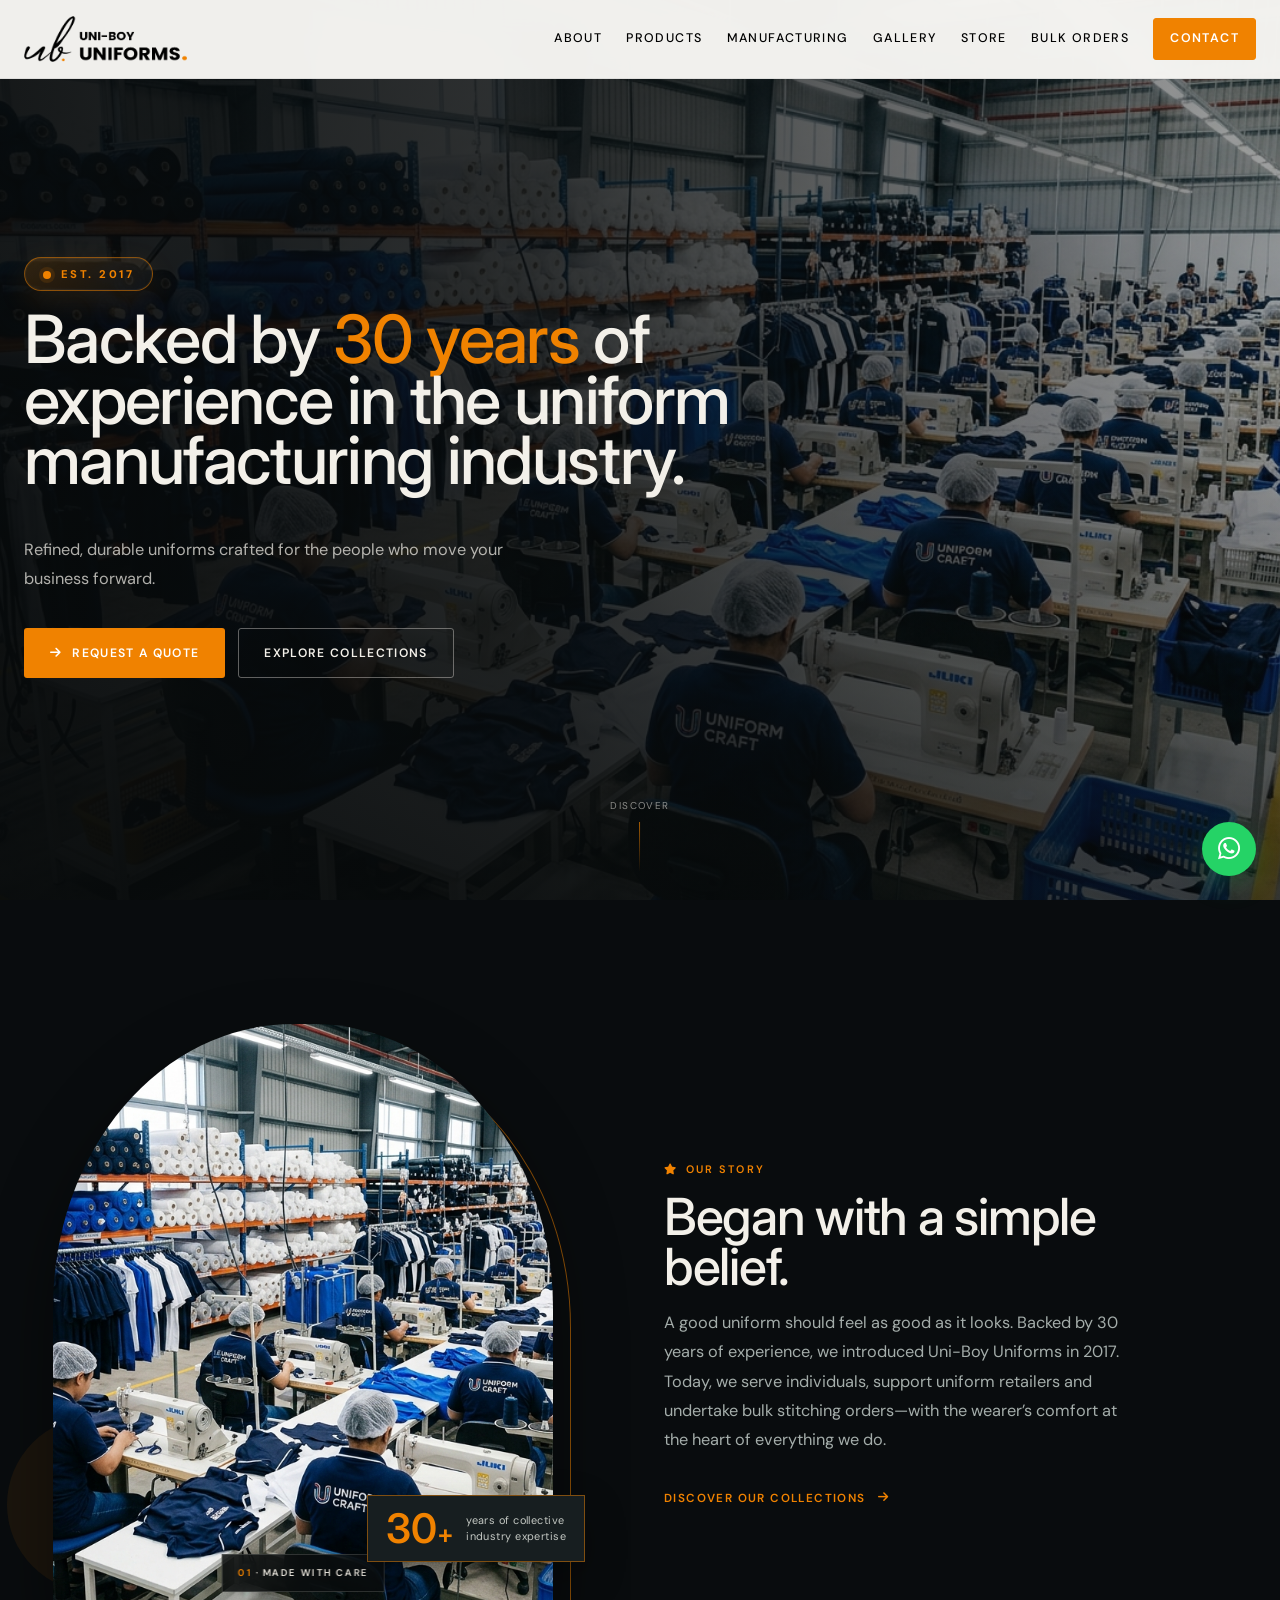
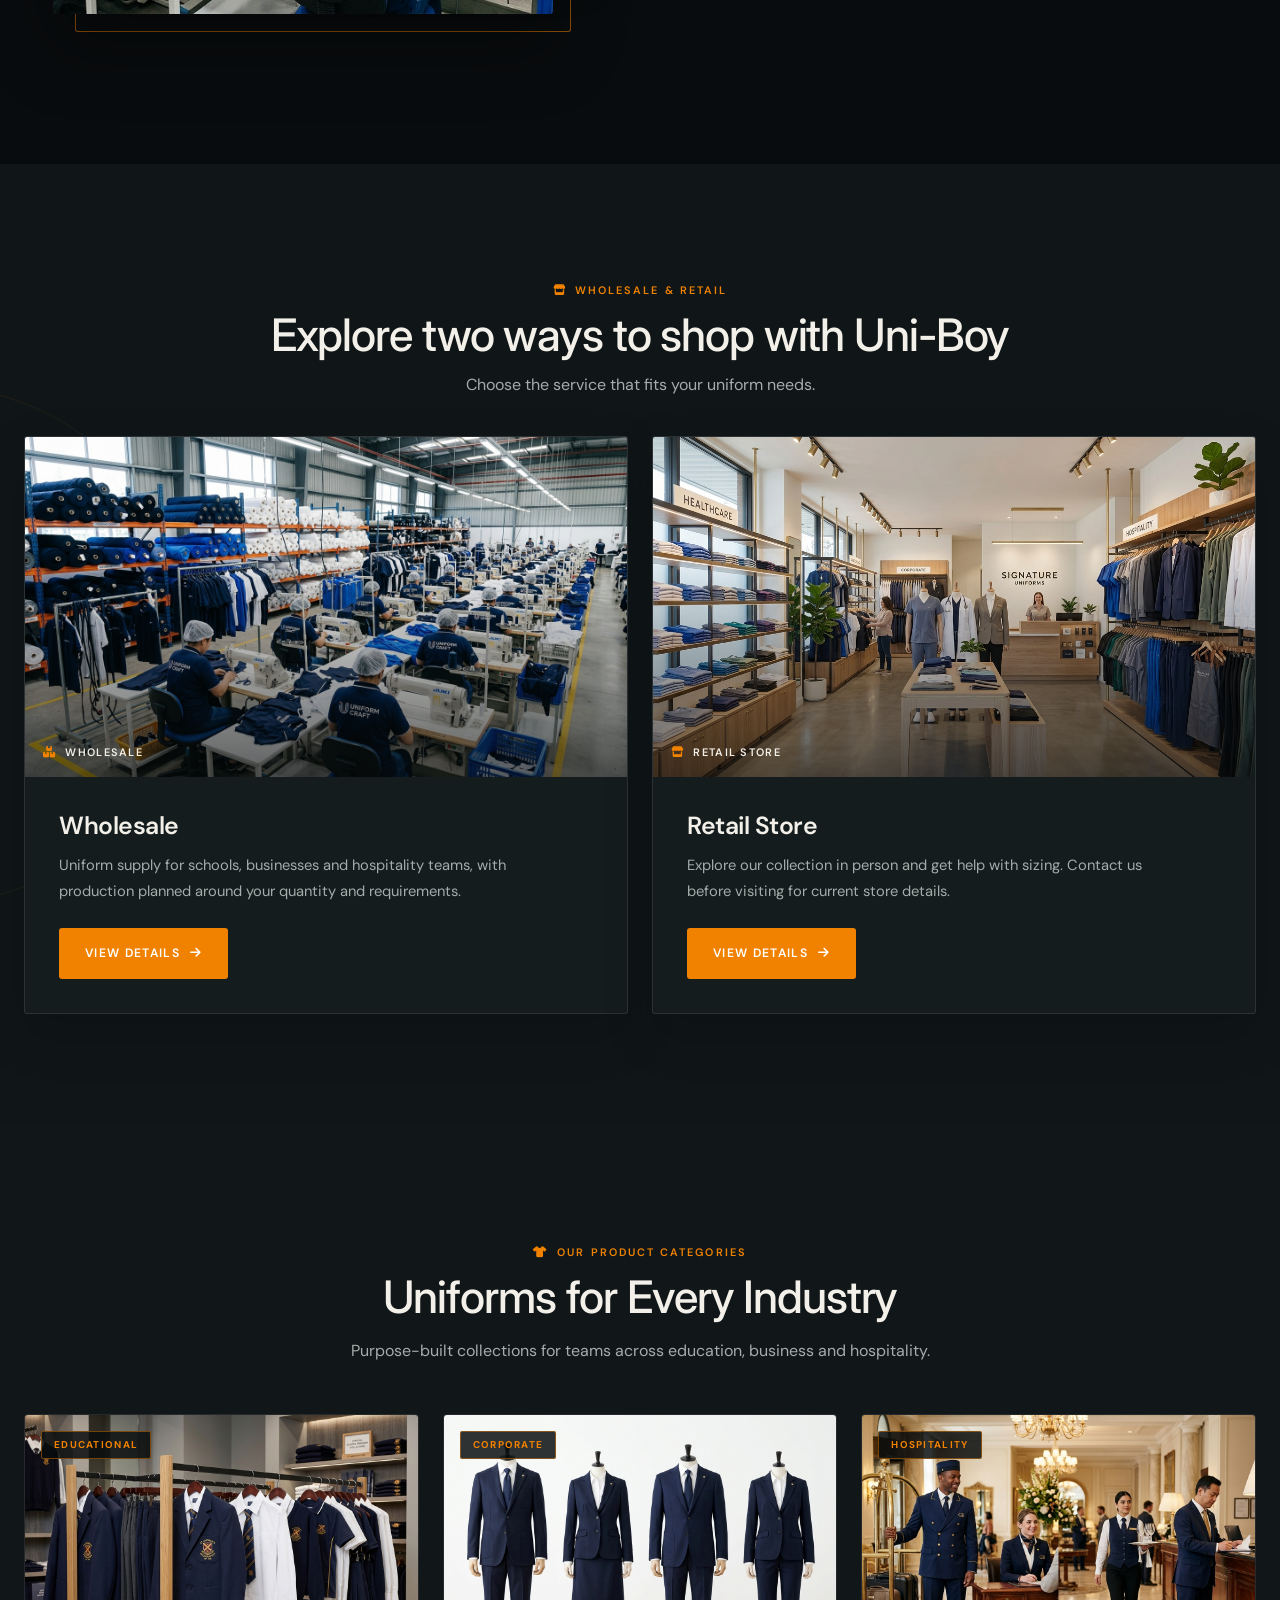
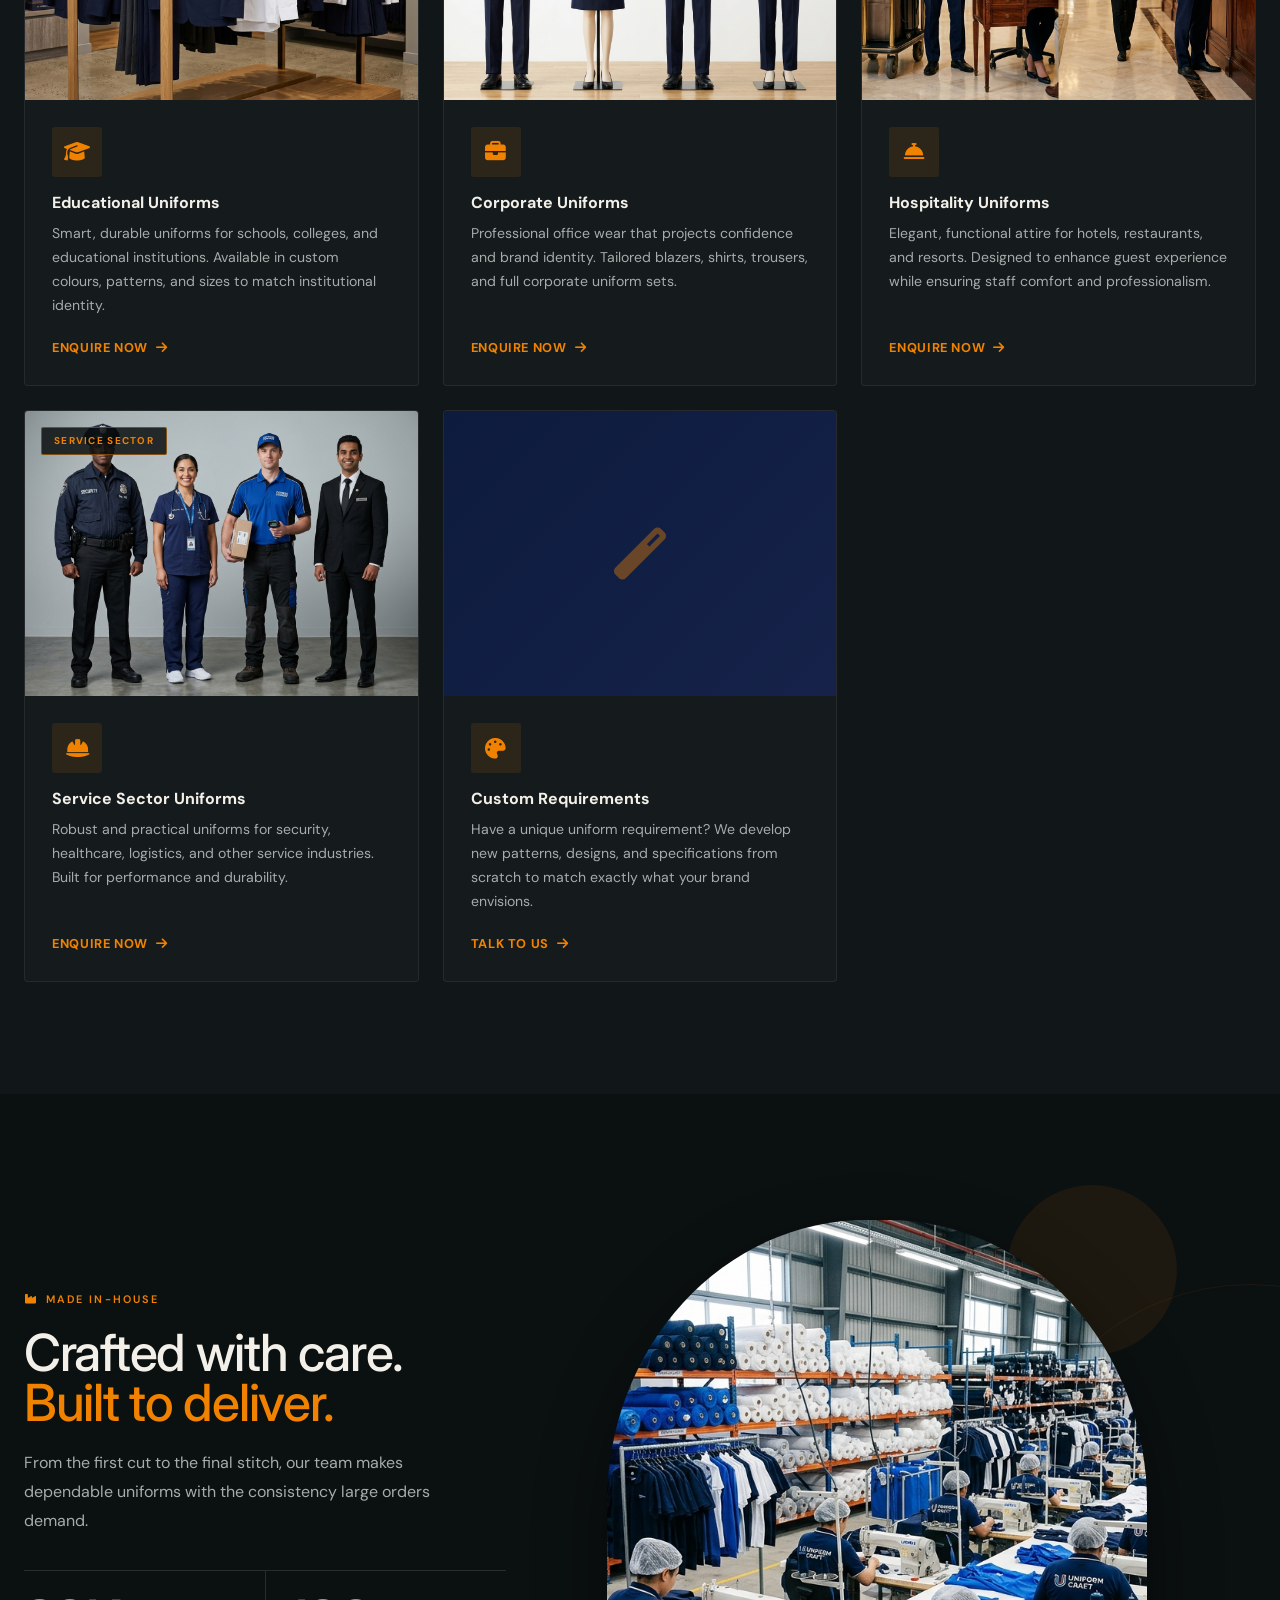
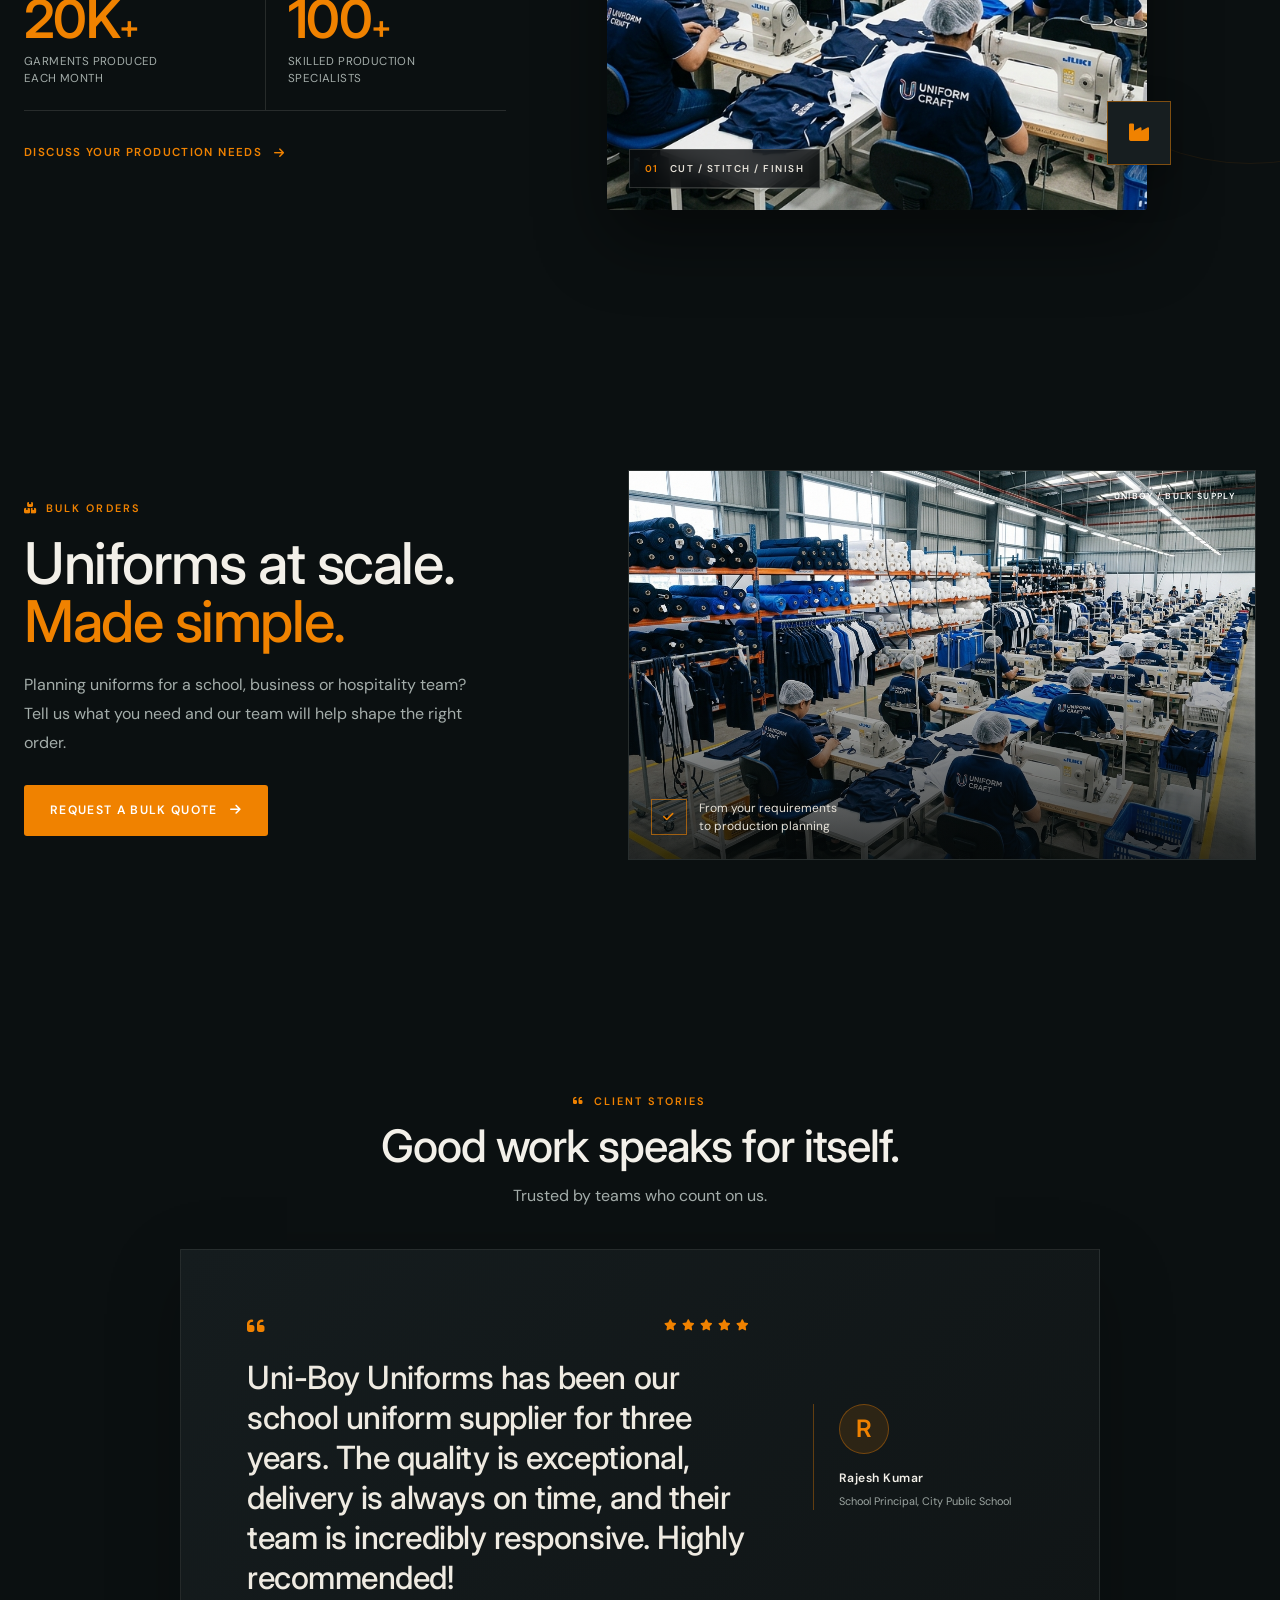
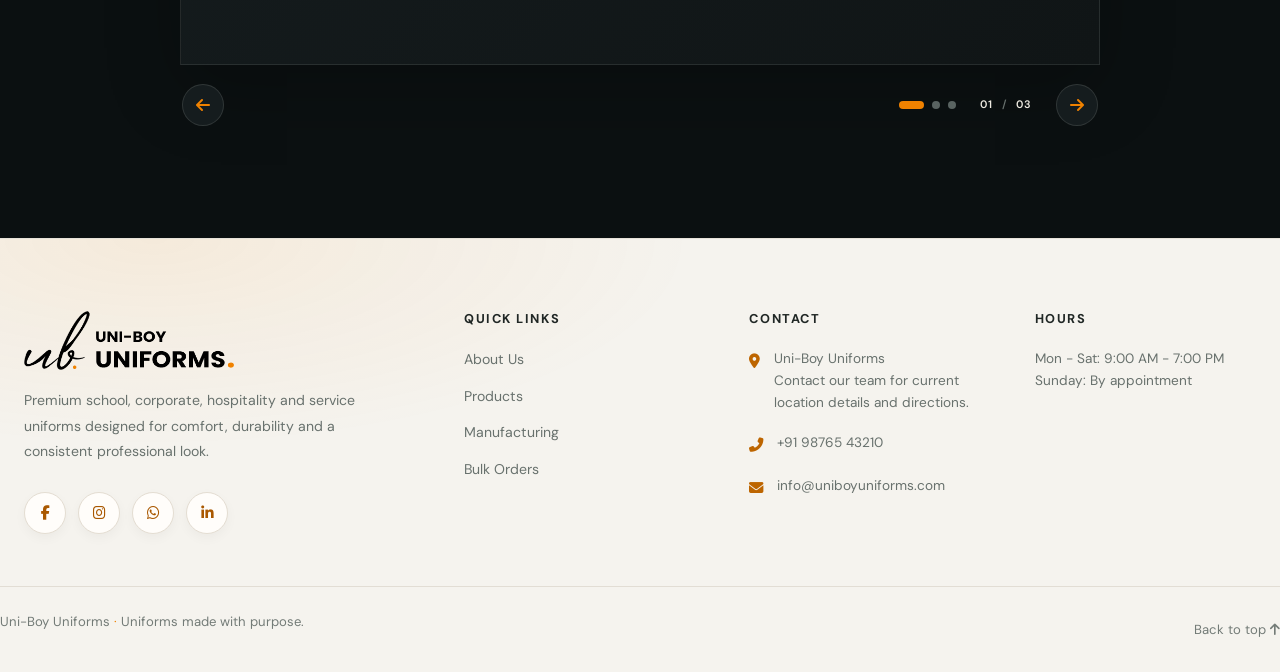
==== commit 3ab85ae0: "design updates" ====
--- a/index.html
+++ b/index.html
@@ -53,14 +53,17 @@
         </div>
         <div class="hero-overlay"></div>
         <div class="hero-content">
-            <div class="hero-eyebrow">
-                <span class="hero-eyebrow-line"></span>Uniform manufacturing &middot; Est. 2017<br/>
-                Backed by 30 years of experience in the uniform manufacturing industry.
-            </div>
-            <h1 class="hero-title">Uniforms,<br />Made with <span class="accent">purpose.</span></h1>
+            <div class="hero-copy">
+                <div class="hero-kicker">Est. 2017</div>
+                <h1 class="hero-title">
+                    Backed by <span class="accent">30 years</span> of experience in the uniform manufacturing industry.
+                </h1>
+            </div>
             <p class="hero-desc">Refined, durable uniforms crafted for the people who move your business forward.</p>
-            <div class="hero-actions"><a href="bulk-orders.html" class="btn btn--primary"><i class="fas fa-arrow-right"></i>
-                    Request a Quote</a><a href="products.html" class="btn btn--outline">Explore Collections</a></div>
+            <div class="hero-actions">
+                <a href="bulk-orders.html" class="btn btn--primary"><i class="fas fa-arrow-right"></i> Request a Quote</a>
+                <a href="products.html" class="btn btn--outline">Explore Collections</a>
+            </div>
         </div>
         <div class="hero-scroll-cue"><span>Discover</span>
             <div class="scroll-line"></div>
@@ -82,9 +85,9 @@
                 </div>
                 <div class="about-content reveal reveal-delay-2 col-12 col-lg-6">
                     <div class="badge"><i class="fas fa-star"></i> Our Story</div>
-                    <h2 class="section-title" id="about-title">Uniforms made for the people who wear them.</h2>
-                    <p class="section-subtitle">Since 2017, we have paired over 30 years of collective experience with
-                        careful production to create dependable uniforms for schools, businesses and hospitality teams.
+                    <h2 class="section-title" id="about-title">Began with a simple belief.</h2>
+                    <p class="section-subtitle">
+                        A good uniform should feel as good as it looks. Backed by 30 years of experience, we introduced Uni-Boy Uniforms in 2017. Today, we serve individuals, support uniform retailers and undertake bulk stitching orders—with the wearer’s comfort at the heart of everything we do.
                     </p><a href="products.html" class="about-link">Discover our collections <i class="fas fa-arrow-right"
                             aria-hidden="true"></i></a>
                 </div>
@@ -97,7 +100,7 @@
                 <div class="section-header section-header--center reveal">
                     <div class="badge" style="justify-content:center;"><i class="fas fa-store" aria-hidden="true"></i>
                         Wholesale &amp; Retail</div>
-                    <h2 class="section-title" id="retail-title">Two ways to shop with Uni-Boy</h2>
+                    <h2 class="section-title" id="retail-title">Explore two ways to shop with Uni-Boy</h2>
                     <p class="section-subtitle">Choose the service that fits your uniform needs.</p>
                 </div>
                 <div class="retail-options">
@@ -108,7 +111,7 @@
                             <span class="retail-option-label"><i class="fas fa-boxes" aria-hidden="true"></i> Wholesale</span>
                         </div>
                         <div class="retail-option-content">
-                            <h3>Uni-Boy as a Wholesaler</h3>
+                            <h3>Wholesale</h3>
                             <p>Uniform supply for schools, businesses and hospitality teams, with production planned around
                                 your quantity and requirements.</p>
                             <a href="bulk-orders.html" class="btn btn--dark">View Details <i class="fas fa-arrow-right"
@@ -122,7 +125,7 @@
                             <span class="retail-option-label"><i class="fas fa-store" aria-hidden="true"></i> Retail Store</span>
                         </div>
                         <div class="retail-option-content">
-                            <h3>Uni-Boy as a Retail Store</h3>
+                            <h3>Retail Store</h3>
                             <p>Explore our collection in person and get help with sizing. Contact us before visiting for
                                 current store details.</p>
                             <a href="https://wa.me/919876543210?text=Hello%20Uni-Boy%20Uniforms!%20I%27d%20like%20details%20about%20your%20retail%20store."
@@ -426,7 +429,9 @@
     <footer id="footer">
         <div class="container footer-grid">
             <div class="footer-col">
-                <h3 class="footer-col-title">Uni-Boy Uniforms</h3>
+                <a class="footer-brand" href="#hero" aria-label="Uni-Boy Uniforms home">
+                    <img class="footer-logo" src="logo.png" alt="Uni-Boy Uniforms" />
+                </a>
                 <p class="footer-about">Premium school, corporate, hospitality and service uniforms designed for comfort,
                     durability and a consistent professional look.</p>
                 <div class="contact-social">
--- a/style.css
+++ b/style.css
@@ -1,1033 +1,6022 @@
-﻿:root{--clr-primary:#0a0a0a;--clr-secondary:#1a1a2e;--clr-accent:#f08200;--clr-accent-2:#d96f00;--clr-white:#ffffff;--clr-off-white:#f8f8f8;--clr-light-gray:#f0f0f0;--clr-mid-gray:#888888;--clr-dark-gray:#333333;--clr-navy:#0d1b3e;--clr-navy-light:#162249;--font-display:'Playfair Display',serif;--font-body:'Inter',sans-serif;--font-heading:'Montserrat',sans-serif;--radius-sm:6px;--radius-md:12px;--radius-lg:20px;--radius-xl:32px;--shadow-sm:0 2px 12px rgba(0,0,0,0.08);--shadow-md:0 8px 32px rgba(0,0,0,0.14);--shadow-lg:0 20px 60px rgba(0,0,0,0.2);--shadow-xl:0 32px 80px rgba(0,0,0,0.3);--transition:all 0.3s cubic-bezier(0.25,0.46,0.45,0.94);}
-*,*::before,*::after{box-sizing:border-box;margin:0;padding:0;}
-html{scroll-behavior:smooth;font-size:16px;}
-body{font-family:var(--font-body);color:var(--clr-primary);background:var(--clr-white);overflow-x:hidden;line-height:1.6;}
-img{max-width:100%;height:auto;display:block;}
-a{text-decoration:none;color:inherit;}
-button{cursor:pointer;border:none;background:none;font-family:inherit;}
-ul{list-style:none;}
-::-webkit-scrollbar{width:6px;}
-::-webkit-scrollbar-track{background:#f1f1f1;}
-::-webkit-scrollbar-thumb{background:var(--clr-accent);border-radius:3px;}
-.container{max-width:1280px;margin:0 auto;padding:0 24px;}
-.section{padding:100px 0;}
-.section--gray{background:var(--clr-off-white);}
-.section--dark{background:var(--clr-navy);color:var(--clr-white);}
-.section--black{background:var(--clr-primary);color:var(--clr-white);}
-.badge{display:inline-flex;align-items:center;gap:8px;background:rgba(240,130,0,0.12);color:var(--clr-accent);border:1px solid rgba(240,130,0,0.3);border-radius:100px;padding:6px 16px;font-size:0.75rem;font-weight:600;letter-spacing:0.1em;text-transform:uppercase;font-family:var(--font-heading);margin-bottom:16px;}
-.section-title{font-family:var(--font-display);font-size:clamp(2rem,4vw,3.2rem);font-weight:700;line-height:1.2;margin-bottom:16px;}
-.section-subtitle{font-size:1.05rem;color:var(--clr-mid-gray);max-width:580px;line-height:1.8;}
-.section-header{margin-bottom:60px;}
-.section-header--center{text-align:center;}
-.section-header--center .section-subtitle{margin:0 auto;}
-.btn{display:inline-flex;align-items:center;gap:10px;padding:14px 32px;border-radius:100px;font-family:var(--font-heading);font-weight:600;font-size:0.9rem;letter-spacing:0.05em;transition:var(--transition);position:relative;overflow:hidden;}
-.btn--primary{background:var(--clr-accent);color:var(--clr-primary);}
-.btn--primary:hover{background:var(--clr-accent-2);transform:translateY(-2px);box-shadow:0 12px 40px rgba(240,130,0,0.4);}
-.btn--outline{border:2px solid var(--clr-white);color:var(--clr-white);background:transparent;}
-.btn--outline:hover{background:var(--clr-white);color:var(--clr-primary);transform:translateY(-2px);}
-.btn--dark{background:var(--clr-navy);color:var(--clr-white);}
-.btn--dark:hover{background:var(--clr-navy-light);transform:translateY(-2px);box-shadow:0 12px 40px rgba(13,27,62,0.4);}
-.btn--whatsapp{background:#25D366;color:var(--clr-white);}
-.btn--whatsapp:hover{background:#20b858;transform:translateY(-2px);box-shadow:0 12px 40px rgba(37,211,102,0.4);}
-#navbar{position:fixed;top:0;left:0;right:0;z-index:1000;padding:20px 0;transition:var(--transition);}
-#navbar.scrolled{background:rgba(10,10,10,0.96);backdrop-filter:blur(20px);padding:14px 0;box-shadow:0 4px 30px rgba(0,0,0,0.3);}
-.nav-container{max-width:1280px;margin:0 auto;padding:0 24px;display:flex;align-items:center;justify-content:space-between;}
-.nav-logo img{height:46px;width:auto;}
-.nav-menu{display:flex;align-items:center;gap:36px;}
-.nav-link{font-family:var(--font-heading);font-size:0.82rem;font-weight:500;letter-spacing:0.08em;text-transform:uppercase;color:rgba(255,255,255,0.8);transition:var(--transition);position:relative;}
-.nav-link::after{content:'';position:absolute;bottom:-4px;left:0;width:0;height:2px;background:var(--clr-accent);transition:var(--transition);}
-.nav-link:hover{color:var(--clr-white);}
-.nav-link:hover::after{width:100%;}
-.nav-link.active{color:var(--clr-accent);}
-.nav-link.active::after{width:100%;}
-.hamburger{display:none;flex-direction:column;gap:5px;cursor:pointer;padding:4px;}
-.hamburger span{display:block;width:26px;height:2px;background:var(--clr-white);border-radius:2px;transition:var(--transition);}
-.hamburger.active span:nth-child(1){transform:translateY(7px) rotate(45deg);}
-.hamburger.active span:nth-child(2){opacity:0;}
-.hamburger.active span:nth-child(3){transform:translateY(-7px) rotate(-45deg);}
-.mobile-nav{display:none;position:fixed;inset:0;background:rgba(10,10,10,0.98);backdrop-filter:blur(20px);z-index:999;flex-direction:column;align-items:center;justify-content:center;gap:32px;}
-.mobile-nav.open{display:flex;}
-.mobile-nav .nav-link{font-size:1.5rem;font-weight:700;letter-spacing:0.05em;}
-#hero{position:relative;min-height:100vh;display:flex;align-items:center;overflow:hidden;}
-.hero-video-bg{position:absolute;inset:0;z-index:0;}
-.hero-fallback-bg{position:absolute;inset:0;background-image:url('images/factory_hero.jpg');background-size:cover;background-position:center;background-attachment:fixed;}
-.hero-overlay{position:absolute;inset:0;background:linear-gradient(135deg,rgba(10,10,10,0.88) 0%,rgba(13,27,62,0.75) 50%,rgba(10,10,10,0.65) 100%);z-index:1;}
-.hero-content{position:relative;z-index:2;max-width:1280px;margin:0 auto;padding:120px 24px 80px;width:100%;}
-.hero-eyebrow{display:inline-flex;align-items:center;gap:10px;color:var(--clr-accent);font-family:var(--font-heading);font-size:0.78rem;font-weight:700;letter-spacing:0.2em;text-transform:uppercase;margin-bottom:24px;animation:fadeInUp 0.8s ease forwards;}
-.hero-eyebrow-line{width:40px;height:2px;background:var(--clr-accent);}
-.hero-title{font-family:var(--font-display);font-size:clamp(2.8rem,6vw,5.5rem);font-weight:700;color:var(--clr-white);line-height:1.1;margin-bottom:28px;animation:fadeInUp 0.8s 0.15s ease both;}
-.hero-title .accent{color:var(--clr-accent);}
-.hero-title .italic{font-style:italic;}
-.hero-desc{font-size:1.1rem;color:rgba(255,255,255,0.75);max-width:560px;line-height:1.8;margin-bottom:40px;animation:fadeInUp 0.8s 0.3s ease both;}
-.hero-actions{display:flex;gap:16px;flex-wrap:wrap;margin-bottom:64px;animation:fadeInUp 0.8s 0.45s ease both;}
-.hero-stats{display:flex;gap:48px;flex-wrap:wrap;animation:fadeInUp 0.8s 0.6s ease both;}
-.hero-stat-number{font-family:var(--font-heading);font-size:2.4rem;font-weight:900;color:var(--clr-white);line-height:1;margin-bottom:6px;}
-.hero-stat-number span{color:var(--clr-accent);}
-.hero-stat-label{font-size:0.78rem;color:rgba(255,255,255,0.55);font-weight:500;letter-spacing:0.05em;text-transform:uppercase;}
-.hero-divider{width:1px;background:rgba(255,255,255,0.15);align-self:stretch;}
-.hero-scroll-cue{position:absolute;bottom:36px;left:50%;transform:translateX(-50%);z-index:2;display:flex;flex-direction:column;align-items:center;gap:8px;color:rgba(255,255,255,0.5);font-size:0.7rem;letter-spacing:0.15em;text-transform:uppercase;font-family:var(--font-heading);}
-.scroll-line{width:1px;height:50px;background:linear-gradient(to bottom,rgba(255,255,255,0.5),transparent);animation:scrollPulse 2s ease-in-out infinite;}
-@keyframes scrollPulse{0%,100%{opacity:0.5;transform:scaleY(1)}50%{opacity:1;transform:scaleY(1.3)}}
-.ticker-wrap{background:var(--clr-accent);overflow:hidden;padding:14px 0;position:relative;z-index:5;}
-.ticker{display:flex;animation:ticker 30s linear infinite;white-space:nowrap;}
-.ticker-item{display:flex;align-items:center;gap:32px;padding:0 40px;font-family:var(--font-heading);font-size:0.78rem;font-weight:700;letter-spacing:0.15em;text-transform:uppercase;color:var(--clr-primary);}
-.ticker-dot{width:6px;height:6px;background:var(--clr-primary);border-radius:50%;opacity:0.4;}
-@keyframes ticker{0%{transform:translateX(0)}100%{transform:translateX(-50%)}}
-.about-grid{align-items:center;}
-.about-image-stack{position:relative;}
-.about-img-main{border-radius:var(--radius-lg);overflow:hidden;box-shadow:var(--shadow-xl);}
-.about-img-main img{width:100%;height:480px;object-fit:cover;transition:transform 0.6s ease;}
-.about-img-main:hover img{transform:scale(1.04);}
-.about-img-badge{position:absolute;bottom:-24px;right:-24px;width:140px;height:140px;background:var(--clr-accent);border-radius:50%;display:flex;flex-direction:column;align-items:center;justify-content:center;text-align:center;padding:16px;box-shadow:var(--shadow-lg);}
-.about-img-badge-num{font-family:var(--font-heading);font-size:2rem;font-weight:900;color:var(--clr-primary);line-height:1;}
-.about-img-badge-text{font-family:var(--font-heading);font-size:0.65rem;font-weight:700;color:var(--clr-primary);text-transform:uppercase;letter-spacing:0.08em;margin-top:4px;line-height:1.3;}
-.about-features{display:grid;grid-template-columns:1fr 1fr;gap:20px;margin-top:40px;}
-.about-feature{display:flex;align-items:flex-start;gap:14px;padding:20px;background:var(--clr-off-white);border-radius:var(--radius-md);border:1px solid rgba(0,0,0,0.05);transition:var(--transition);}
-.about-feature:hover{background:var(--clr-white);box-shadow:var(--shadow-md);transform:translateY(-3px);}
-.about-feature-icon{width:42px;height:42px;min-width:42px;background:var(--clr-accent);border-radius:var(--radius-sm);display:flex;align-items:center;justify-content:center;color:var(--clr-primary);font-size:1rem;}
-.about-feature-title{font-family:var(--font-heading);font-size:0.82rem;font-weight:700;margin-bottom:4px;}
-.about-feature-text{font-size:0.8rem;color:var(--clr-mid-gray);line-height:1.5;}
-.product-card{background:var(--clr-white);border-radius:var(--radius-lg);overflow:hidden;box-shadow:var(--shadow-sm);transition:var(--transition);cursor:pointer;position:relative;}
-.product-card:hover{transform:translateY(-8px);box-shadow:var(--shadow-xl);}
-.product-card-image{position:relative;overflow:hidden;height:260px;}
-.product-card-image img{width:100%;height:100%;object-fit:cover;transition:transform 0.6s ease;}
-.product-card:hover .product-card-image img{transform:scale(1.08);}
-.product-card-tag{position:absolute;top:16px;left:16px;background:var(--clr-accent);color:var(--clr-primary);font-family:var(--font-heading);font-size:0.7rem;font-weight:700;letter-spacing:0.1em;text-transform:uppercase;padding:5px 12px;border-radius:100px;}
-.product-card-body{padding:28px;}
-.product-card-icon{width:50px;height:50px;background:rgba(240,130,0,0.1);border-radius:var(--radius-md);display:flex;align-items:center;justify-content:center;color:var(--clr-accent);font-size:1.3rem;margin-bottom:16px;}
-.product-card-title{font-family:var(--font-heading);font-size:1.1rem;font-weight:700;margin-bottom:10px;}
-.product-card-desc{font-size:0.88rem;color:var(--clr-mid-gray);line-height:1.7;margin-bottom:20px;}
-.product-card-link{display:inline-flex;align-items:center;gap:8px;font-family:var(--font-heading);font-size:0.8rem;font-weight:700;color:var(--clr-accent);letter-spacing:0.05em;text-transform:uppercase;transition:var(--transition);}
-.product-card-link i{transition:var(--transition);}
-.product-card:hover .product-card-link i{transform:translateX(5px);}
-.manufacturing-grid{align-items:center;}
-.manufacturing-content .section-subtitle{color:rgba(255,255,255,0.65);}
-.mfg-stats-grid{display:grid;grid-template-columns:1fr 1fr;gap:24px;margin:40px 0;}
-.mfg-stat-card{background:rgba(255,255,255,0.06);border:1px solid rgba(255,255,255,0.12);border-radius:var(--radius-md);padding:28px;transition:var(--transition);}
-.mfg-stat-card:hover{background:rgba(255,255,255,0.1);border-color:rgba(240,130,0,0.4);transform:translateY(-4px);}
-.mfg-stat-num{font-family:var(--font-heading);font-size:2.5rem;font-weight:900;color:var(--clr-accent);line-height:1;margin-bottom:8px;}
-.mfg-stat-num span{font-size:1.4rem;}
-.mfg-stat-label{font-size:0.88rem;color:rgba(255,255,255,0.65);line-height:1.5;}
-.mfg-features{display:flex;flex-direction:column;gap:16px;}
-.mfg-feature{display:flex;align-items:center;gap:14px;color:rgba(255,255,255,0.85);font-size:0.92rem;}
-.mfg-feature-icon{width:36px;height:36px;min-width:36px;background:rgba(240,130,0,0.15);border:1px solid rgba(240,130,0,0.3);border-radius:var(--radius-sm);display:flex;align-items:center;justify-content:center;color:var(--clr-accent);font-size:0.9rem;}
-.manufacturing-image{position:relative;}
-.manufacturing-image img{border-radius:var(--radius-lg);width:100%;height:540px;object-fit:cover;box-shadow:var(--shadow-xl);}
-.mfg-overlay-card{position:absolute;top:32px;left:-32px;background:var(--clr-accent);border-radius:var(--radius-md);padding:20px 24px;box-shadow:var(--shadow-lg);}
-.mfg-overlay-card-num{font-family:var(--font-heading);font-size:2rem;font-weight:900;color:var(--clr-primary);line-height:1;}
-.mfg-overlay-card-text{font-size:0.78rem;font-weight:600;color:var(--clr-primary);margin-top:4px;}
-.gallery-tabs{display:flex;gap:10px;flex-wrap:wrap;margin-bottom:40px;}
-.gallery-tab{padding:10px 22px;border-radius:100px;font-family:var(--font-heading);font-size:0.8rem;font-weight:600;letter-spacing:0.05em;cursor:pointer;transition:var(--transition);border:2px solid var(--clr-light-gray);color:var(--clr-mid-gray);background:var(--clr-white);}
-.gallery-tab:hover,.gallery-tab.active{background:var(--clr-primary);border-color:var(--clr-primary);color:var(--clr-white);}
-.gallery-item{height:100%;border-radius:var(--radius-md);overflow:hidden;position:relative;cursor:pointer;}
-.gallery-item img{width:100%;height:100%;object-fit:cover;min-height:200px;transition:transform 0.6s ease;}
-.gallery-item:hover img{transform:scale(1.06);}
-.gallery-overlay{position:absolute;inset:0;background:linear-gradient(to top,rgba(0,0,0,0.7) 0%,transparent 60%);opacity:0;transition:var(--transition);display:flex;align-items:flex-end;padding:20px;}
-.gallery-item:hover .gallery-overlay{opacity:1;}
-.gallery-overlay-text{font-family:var(--font-heading);font-size:0.85rem;font-weight:600;color:var(--clr-white);letter-spacing:0.05em;}
-.retail-grid{align-items:center;}
-.retail-image-grid{display:grid;grid-template-columns:1fr 1fr;gap:16px;}
-.retail-img-card{border-radius:var(--radius-md);overflow:hidden;box-shadow:var(--shadow-md);}
-.retail-img-card img{width:100%;height:220px;object-fit:cover;transition:transform 0.6s ease;}
-.retail-img-card:hover img{transform:scale(1.05);}
-.retail-img-card.tall{grid-row:span 2;}
-.retail-img-card.tall img{height:456px;}
-.retail-info-list{display:flex;flex-direction:column;gap:20px;margin:32px 0;}
-.retail-info-item{display:flex;align-items:flex-start;gap:16px;padding:18px;background:var(--clr-white);border-radius:var(--radius-md);border:1px solid rgba(0,0,0,0.05);}
-.retail-info-icon{width:44px;height:44px;min-width:44px;background:var(--clr-accent);border-radius:var(--radius-sm);display:flex;align-items:center;justify-content:center;color:var(--clr-primary);font-size:1rem;}
-.retail-info-title{font-family:var(--font-heading);font-size:0.85rem;font-weight:700;margin-bottom:4px;}
-.retail-info-text{font-size:0.85rem;color:var(--clr-mid-gray);line-height:1.6;}
-.map-embed{border-radius:var(--radius-md);overflow:hidden;box-shadow:var(--shadow-md);}
-.map-embed iframe{display:block;width:100%;height:220px;border:none;}
-.bulk-grid{align-items:flex-start;}
-.bulk-content .section-subtitle{color:rgba(255,255,255,0.65);}
-.bulk-steps{display:flex;flex-direction:column;gap:0;margin:40px 0;}
-.bulk-step{display:flex;gap:20px;padding:20px 0;position:relative;}
-.bulk-step:not(:last-child)::after{content:'';position:absolute;left:19px;top:62px;bottom:0;width:2px;background:rgba(255,255,255,0.1);}
-.bulk-step-num{width:40px;height:40px;min-width:40px;border-radius:50%;background:var(--clr-accent);color:var(--clr-primary);font-family:var(--font-heading);font-size:0.85rem;font-weight:800;display:flex;align-items:center;justify-content:center;position:relative;z-index:1;}
-.bulk-step-title{font-family:var(--font-heading);font-size:0.95rem;font-weight:700;margin-bottom:6px;color:var(--clr-white);}
-.bulk-step-text{font-size:0.85rem;color:rgba(255,255,255,0.55);line-height:1.6;}
-.quotation-form{background:rgba(255,255,255,0.05);border:1px solid rgba(255,255,255,0.1);border-radius:var(--radius-xl);padding:40px;backdrop-filter:blur(10px);}
-.form-title{font-family:var(--font-heading);font-size:1.3rem;font-weight:700;margin-bottom:8px;color:var(--clr-white);}
-.form-subtitle{font-size:0.88rem;color:rgba(255,255,255,0.55);margin-bottom:28px;}
-.form-group{margin-bottom:18px;}
-.form-label{display:block;font-family:var(--font-heading);font-size:0.75rem;font-weight:600;letter-spacing:0.08em;text-transform:uppercase;color:rgba(255,255,255,0.7);margin-bottom:8px;}
-.form-input,.form-select,.form-textarea{width:100%;padding:14px 18px;background:rgba(255,255,255,0.08);border:1px solid rgba(255,255,255,0.15);border-radius:var(--radius-sm);color:var(--clr-white);font-family:var(--font-body);font-size:0.92rem;transition:var(--transition);outline:none;}
-.form-input::placeholder,.form-textarea::placeholder{color:rgba(255,255,255,0.3);}
-.form-input:focus,.form-select:focus,.form-textarea:focus{border-color:var(--clr-accent);background:rgba(255,255,255,0.12);box-shadow:0 0 0 3px rgba(240,130,0,0.15);}
-.form-select{cursor:pointer;}
-.form-select option{background:var(--clr-navy);color:var(--clr-white);}
-.form-textarea{resize:vertical;min-height:100px;}
-.form-row{display:grid;grid-template-columns:1fr 1fr;gap:16px;}
-.form-submit{width:100%;padding:16px;background:var(--clr-accent);color:var(--clr-primary);border:none;border-radius:var(--radius-sm);font-family:var(--font-heading);font-size:0.9rem;font-weight:700;letter-spacing:0.05em;text-transform:uppercase;cursor:pointer;transition:var(--transition);margin-top:8px;}
-.form-submit:hover{background:var(--clr-accent-2);transform:translateY(-2px);box-shadow:0 12px 40px rgba(240,130,0,0.4);}
-.trust-clients{display:flex;gap:40px;align-items:center;justify-content:center;flex-wrap:wrap;padding:32px 0;border-top:1px solid var(--clr-light-gray);border-bottom:1px solid var(--clr-light-gray);margin-bottom:80px;}
-.trust-client{font-family:var(--font-heading);font-size:1rem;font-weight:800;color:var(--clr-light-gray);letter-spacing:0.1em;text-transform:uppercase;transition:var(--transition);}
-.trust-client:hover{color:var(--clr-mid-gray);}
-.testimonial-card{background:var(--clr-off-white);border-radius:var(--radius-lg);padding:32px;border:1px solid rgba(0,0,0,0.05);transition:var(--transition);}
-.testimonial-card:hover{box-shadow:var(--shadow-lg);transform:translateY(-5px);background:var(--clr-white);}
-.testimonial-stars{display:flex;gap:4px;margin-bottom:16px;color:var(--clr-accent);font-size:0.9rem;}
-.testimonial-text{font-size:0.92rem;line-height:1.8;color:var(--clr-dark-gray);margin-bottom:24px;font-style:italic;}
-.testimonial-author{display:flex;align-items:center;gap:14px;}
-.testimonial-avatar{width:46px;height:46px;border-radius:50%;background:var(--clr-accent);display:flex;align-items:center;justify-content:center;font-family:var(--font-heading);font-size:1rem;font-weight:800;color:var(--clr-primary);}
-.testimonial-name{font-family:var(--font-heading);font-size:0.88rem;font-weight:700;}
-.testimonial-role{font-size:0.78rem;color:var(--clr-mid-gray);}
-.contact-grid{align-items:flex-start;}
-.contact-info-items{display:flex;flex-direction:column;gap:24px;margin:32px 0;}
-.contact-info-item{display:flex;align-items:flex-start;gap:16px;}
-.contact-info-icon{width:50px;height:50px;min-width:50px;background:var(--clr-primary);border-radius:var(--radius-md);display:flex;align-items:center;justify-content:center;color:var(--clr-accent);font-size:1.1rem;}
-.contact-info-label{font-family:var(--font-heading);font-size:0.75rem;font-weight:700;letter-spacing:0.1em;text-transform:uppercase;color:var(--clr-mid-gray);margin-bottom:4px;}
-.contact-info-value{font-size:0.95rem;font-weight:500;color:var(--clr-primary);line-height:1.5;}
-.contact-info-value a{color:var(--clr-primary);transition:var(--transition);}
-.contact-info-value a:hover{color:var(--clr-accent);}
-.contact-social{display:flex;gap:12px;margin-top:28px;}
-.social-btn{width:44px;height:44px;border-radius:var(--radius-sm);background:var(--clr-primary);color:var(--clr-white);display:flex;align-items:center;justify-content:center;font-size:1rem;transition:var(--transition);}
-.social-btn:hover{background:var(--clr-accent);color:var(--clr-primary);transform:translateY(-3px);}
-.contact-form-card{background:var(--clr-white);border-radius:var(--radius-xl);padding:44px;box-shadow:var(--shadow-lg);}
-.contact-form-title{font-family:var(--font-heading);font-size:1.3rem;font-weight:700;margin-bottom:6px;}
-.contact-form-subtitle{font-size:0.88rem;color:var(--clr-mid-gray);margin-bottom:28px;}
-.contact-form .form-label{color:var(--clr-dark-gray);}
-.contact-form .form-input,.contact-form .form-select,.contact-form .form-textarea{background:var(--clr-off-white);border-color:var(--clr-light-gray);color:var(--clr-primary);}
-.contact-form .form-input::placeholder,.contact-form .form-textarea::placeholder{color:var(--clr-mid-gray);}
-.contact-form .form-input:focus,.contact-form .form-select:focus,.contact-form .form-textarea:focus{background:var(--clr-white);border-color:var(--clr-accent);}
-.contact-form .form-select option{background:var(--clr-white);color:var(--clr-primary);}
-.whatsapp-float{position:fixed;bottom:28px;right:28px;z-index:900;width:60px;height:60px;background:#25D366;border-radius:50%;display:flex;align-items:center;justify-content:center;color:white;font-size:1.6rem;box-shadow:0 8px 30px rgba(37,211,102,0.4);transition:var(--transition);animation:whatsappPulse 2s ease-in-out infinite;}
-.whatsapp-float:hover{transform:scale(1.12);box-shadow:0 12px 40px rgba(37,211,102,0.6);}
-@keyframes whatsappPulse{0%,100%{box-shadow:0 8px 30px rgba(37,211,102,0.4)}50%{box-shadow:0 8px 50px rgba(37,211,102,0.7)}}
-.whatsapp-float-label{position:absolute;right:70px;background:var(--clr-primary);color:var(--clr-white);font-family:var(--font-heading);font-size:0.75rem;font-weight:600;padding:8px 14px;border-radius:var(--radius-sm);white-space:nowrap;opacity:0;transform:translateX(8px);transition:var(--transition);}
-.whatsapp-float:hover .whatsapp-float-label{opacity:1;transform:translateX(0);}
-#footer{background:var(--clr-primary);color:var(--clr-white);padding:80px 0 0;}
-.footer-grid{display:grid;grid-template-columns:2fr 1fr 1fr 1.5fr;gap:60px;padding-bottom:60px;}
-.footer-logo{height:44px;width:auto;filter:invert(1);margin-bottom:20px;}
-.footer-about{font-size:0.88rem;color:rgba(255,255,255,0.5);line-height:1.8;margin-bottom:24px;}
-.footer-social{display:flex;gap:10px;}
-.footer-social-btn{width:38px;height:38px;border-radius:var(--radius-sm);background:rgba(255,255,255,0.08);color:rgba(255,255,255,0.6);display:flex;align-items:center;justify-content:center;font-size:0.9rem;transition:var(--transition);}
-.footer-social-btn:hover{background:var(--clr-accent);color:var(--clr-primary);}
-.footer-col-title{font-family:var(--font-heading);font-size:0.8rem;font-weight:700;letter-spacing:0.12em;text-transform:uppercase;color:var(--clr-white);margin-bottom:20px;}
-.footer-links{display:flex;flex-direction:column;gap:12px;}
-.footer-link{font-size:0.88rem;color:rgba(255,255,255,0.5);transition:var(--transition);}
-.footer-link:hover{color:var(--clr-accent);padding-left:6px;}
-.footer-contact-item{display:flex;align-items:flex-start;gap:12px;margin-bottom:16px;}
-.footer-contact-icon{color:var(--clr-accent);font-size:0.9rem;margin-top:2px;}
-.footer-contact-text{font-size:0.85rem;color:rgba(255,255,255,0.55);line-height:1.6;}
-.footer-contact-text a{color:rgba(255,255,255,0.55);transition:var(--transition);}
-.footer-contact-text a:hover{color:var(--clr-accent);}
-.footer-bottom{border-top:1px solid rgba(255,255,255,0.08);padding:24px 0;display:flex;align-items:center;justify-content:space-between;flex-wrap:wrap;gap:16px;}
-.footer-copyright{font-size:0.82rem;color:rgba(255,255,255,0.35);}
-.footer-copyright span{color:var(--clr-accent);}
-.footer-bottom-links{display:flex;gap:24px;}
-.footer-bottom-link{font-size:0.82rem;color:rgba(255,255,255,0.35);transition:var(--transition);}
-.footer-bottom-link:hover{color:var(--clr-accent);}
-@keyframes fadeInUp{from{opacity:0;transform:translateY(30px)}to{opacity:1;transform:translateY(0)}}
-.reveal{opacity:0;transform:translateY(40px);transition:opacity 0.7s ease,transform 0.7s ease;}
-.reveal.visible{opacity:1;transform:translateY(0);}
-.reveal-delay-1{transition-delay:0.1s;}
-.reveal-delay-2{transition-delay:0.2s;}
-.reveal-delay-3{transition-delay:0.3s;}
-.reveal-delay-4{transition-delay:0.4s;}
-@media(max-width:1024px){.about-img-badge{display:none;}.mfg-overlay-card{display:none;}.footer-grid{grid-template-columns:1fr 1fr;}}
-@media(max-width:768px){.nav-menu{display:none;}.hamburger{display:flex;}.section{padding:70px 0;}.hero-title{font-size:2.5rem;}.hero-stats{gap:24px;}.hero-divider{display:none;}.about-features{grid-template-columns:1fr;}.mfg-stats-grid{grid-template-columns:1fr 1fr;}.retail-image-grid{grid-template-columns:1fr;}.retail-img-card.tall{grid-row:span 1;}.retail-img-card.tall img{height:220px;}.form-row{grid-template-columns:1fr;}.footer-grid{grid-template-columns:1fr;gap:36px;}.footer-bottom{flex-direction:column;text-align:center;}.quotation-form{padding:28px;}.contact-form-card{padding:28px;}}
-@media(max-width:480px){.hero-title{font-size:2rem;}.mfg-stats-grid{grid-template-columns:1fr;}}
+﻿:root {
+  --clr-primary: #0a0a0a;
+  --clr-secondary: #1a1a2e;
+  --clr-accent: #f08200;
+  --clr-accent-2: #d96f00;
+  --clr-white: #ffffff;
+  --clr-off-white: #f8f8f8;
+  --clr-light-gray: #f0f0f0;
+  --clr-mid-gray: #888888;
+  --clr-dark-gray: #333333;
+  --clr-navy: #0d1b3e;
+  --clr-navy-light: #162249;
+  --font-display: 'Playfair Display', serif;
+  --font-body: 'Inter', sans-serif;
+  --font-heading: 'Montserrat', sans-serif;
+  --radius-sm: 6px;
+  --radius-md: 12px;
+  --radius-lg: 20px;
+  --radius-xl: 32px;
+  --shadow-sm: 0 2px 12px rgba(0, 0, 0, 0.08);
+  --shadow-md: 0 8px 32px rgba(0, 0, 0, 0.14);
+  --shadow-lg: 0 20px 60px rgba(0, 0, 0, 0.2);
+  --shadow-xl: 0 32px 80px rgba(0, 0, 0, 0.3);
+  --transition: all 0.3s cubic-bezier(0.25, 0.46, 0.45, 0.94);
+}
+
+*,
+*::before,
+*::after {
+  box-sizing: border-box;
+  margin: 0;
+  padding: 0;
+}
+
+html {
+  scroll-behavior: smooth;
+  font-size: 16px;
+}
+
+body {
+  font-family: var(--font-body);
+  color: var(--clr-primary);
+  background: var(--clr-white);
+  overflow-x: hidden;
+  line-height: 1.6;
+}
+
+img {
+  max-width: 100%;
+  height: auto;
+  display: block;
+}
+
+a {
+  text-decoration: none;
+  color: inherit;
+}
+
+button {
+  cursor: pointer;
+  border: none;
+  background: none;
+  font-family: inherit;
+}
+
+ul {
+  list-style: none;
+}
+
+::-webkit-scrollbar {
+  width: 6px;
+}
+
+::-webkit-scrollbar-track {
+  background: #f1f1f1;
+}
+
+::-webkit-scrollbar-thumb {
+  background: var(--clr-accent);
+  border-radius: 3px;
+}
+
+.container {
+  max-width: 1280px;
+  margin: 0 auto;
+  padding: 0 24px;
+}
+
+.section {
+  padding: 100px 0;
+}
+
+.section--gray {
+  background: var(--clr-off-white);
+}
+
+.section--dark {
+  background: var(--clr-navy);
+  color: var(--clr-white);
+}
+
+.section--black {
+  background: var(--clr-primary);
+  color: var(--clr-white);
+}
+
+.badge {
+  display: inline-flex;
+  align-items: center;
+  gap: 8px;
+  background: rgba(240, 130, 0, 0.12);
+  color: var(--clr-accent);
+  border: 1px solid rgba(240, 130, 0, 0.3);
+  border-radius: 100px;
+  padding: 6px 16px;
+  font-size: 0.75rem;
+  font-weight: 600;
+  letter-spacing: 0.1em;
+  text-transform: uppercase;
+  font-family: var(--font-heading);
+  margin-bottom: 16px;
+}
+
+.section-title {
+  font-family: var(--font-display);
+  font-size: clamp(2rem, 4vw, 3.2rem);
+  font-weight: 700;
+  line-height: 1.2;
+  margin-bottom: 16px;
+}
+
+.section-subtitle {
+  font-size: 1.05rem;
+  color: var(--clr-mid-gray);
+  max-width: 580px;
+  line-height: 1.8;
+}
+
+.section-header {
+  margin-bottom: 60px;
+}
+
+.section-header--center {
+  text-align: center;
+}
+
+.section-header--center .section-subtitle {
+  margin: 0 auto;
+}
+
+.btn {
+  display: inline-flex;
+  align-items: center;
+  gap: 10px;
+  padding: 14px 32px;
+  border-radius: 100px;
+  font-family: var(--font-heading);
+  font-weight: 600;
+  font-size: 0.9rem;
+  letter-spacing: 0.05em;
+  transition: var(--transition);
+  position: relative;
+  overflow: hidden;
+}
+
+.btn--primary {
+  background: var(--clr-accent);
+  color: var(--clr-primary);
+}
+
+.btn--primary:hover {
+  background: var(--clr-accent-2);
+  transform: translateY(-2px);
+  box-shadow: 0 12px 40px rgba(240, 130, 0, 0.4);
+}
+
+.btn--outline {
+  border: 2px solid var(--clr-white);
+  color: var(--clr-white);
+  background: transparent;
+}
+
+.btn--outline:hover {
+  background: var(--clr-white);
+  color: var(--clr-primary);
+  transform: translateY(-2px);
+}
+
+.btn--dark {
+  background: var(--clr-navy);
+  color: var(--clr-white);
+}
+
+.btn--dark:hover {
+  background: var(--clr-navy-light);
+  transform: translateY(-2px);
+  box-shadow: 0 12px 40px rgba(13, 27, 62, 0.4);
+}
+
+.btn--whatsapp {
+  background: #25D366;
+  color: var(--clr-white);
+}
+
+.btn--whatsapp:hover {
+  background: #20b858;
+  transform: translateY(-2px);
+  box-shadow: 0 12px 40px rgba(37, 211, 102, 0.4);
+}
+
+#navbar {
+  position: fixed;
+  top: 0;
+  left: 0;
+  right: 0;
+  z-index: 1000;
+  padding: 20px 0;
+  transition: var(--transition);
+}
+
+#navbar.scrolled {
+  background: rgba(10, 10, 10, 0.96);
+  backdrop-filter: blur(20px);
+  padding: 14px 0;
+  box-shadow: 0 4px 30px rgba(0, 0, 0, 0.3);
+}
+
+.nav-container {
+  max-width: 1280px;
+  margin: 0 auto;
+  padding: 0 24px;
+  display: flex;
+  align-items: center;
+  justify-content: space-between;
+}
+
+.nav-logo img {
+  height: 46px;
+  width: auto;
+}
+
+.nav-menu {
+  display: flex;
+  align-items: center;
+  gap: 36px;
+}
+
+.nav-link {
+  font-family: var(--font-heading);
+  font-size: 0.82rem;
+  font-weight: 500;
+  letter-spacing: 0.08em;
+  text-transform: uppercase;
+  color: rgba(255, 255, 255, 0.8);
+  transition: var(--transition);
+  position: relative;
+}
+
+.nav-link::after {
+  content: '';
+  position: absolute;
+  bottom: -4px;
+  left: 0;
+  width: 0;
+  height: 2px;
+  background: var(--clr-accent);
+  transition: var(--transition);
+}
+
+.nav-link:hover {
+  color: var(--clr-white);
+}
+
+.nav-link:hover::after {
+  width: 100%;
+}
+
+.nav-link.active {
+  color: var(--clr-accent);
+}
+
+.nav-link.active::after {
+  width: 100%;
+}
+
+.hamburger {
+  display: none;
+  flex-direction: column;
+  gap: 5px;
+  cursor: pointer;
+  padding: 4px;
+}
+
+.hamburger span {
+  display: block;
+  width: 26px;
+  height: 2px;
+  background: var(--clr-white);
+  border-radius: 2px;
+  transition: var(--transition);
+}
+
+.hamburger.active span:nth-child(1) {
+  transform: translateY(7px) rotate(45deg);
+}
+
+.hamburger.active span:nth-child(2) {
+  opacity: 0;
+}
+
+.hamburger.active span:nth-child(3) {
+  transform: translateY(-7px) rotate(-45deg);
+}
+
+.mobile-nav {
+  display: none;
+  position: fixed;
+  inset: 0;
+  background: rgba(10, 10, 10, 0.98);
+  backdrop-filter: blur(20px);
+  z-index: 999;
+  flex-direction: column;
+  align-items: center;
+  justify-content: center;
+  gap: 32px;
+}
+
+.mobile-nav.open {
+  display: flex;
+}
+
+.mobile-nav .nav-link {
+  font-size: 1.5rem;
+  font-weight: 700;
+  letter-spacing: 0.05em;
+}
+
+#hero {
+  position: relative;
+  min-height: 100vh;
+  display: flex;
+  align-items: center;
+  overflow: hidden;
+}
+
+.hero-video-bg {
+  position: absolute;
+  inset: 0;
+  z-index: 0;
+}
+
+.hero-fallback-bg {
+  position: absolute;
+  inset: 0;
+  background-image: url('images/factory_hero.jpg');
+  background-size: cover;
+  background-position: center;
+  background-attachment: fixed;
+}
+
+.hero-overlay {
+  position: absolute;
+  inset: 0;
+  background: linear-gradient(135deg, rgba(10, 10, 10, 0.88) 0%, rgba(13, 27, 62, 0.75) 50%, rgba(10, 10, 10, 0.65) 100%);
+  z-index: 1;
+}
+
+.hero-content {
+  position: relative;
+  z-index: 2;
+  max-width: 1400px;
+  margin: 0 auto;
+  padding: 120px 24px 80px;
+  width: 100%;
+  display: flex;
+  flex-direction: column;
+  align-items: flex-start;
+}
+
+.hero-copy {
+  display: flex;
+  flex-direction: column;
+  align-items: flex-start;
+  gap: 18px;
+  max-width: 980px;
+}
+
+.hero-kicker {
+  display: inline-flex;
+  align-items: center;
+  gap: 10px;
+  padding: 11px 18px 10px;
+  background: linear-gradient(135deg, rgba(240, 130, 0, 0.18), rgba(255, 255, 255, 0.04));
+  border: 1px solid rgba(240, 130, 0, 0.5);
+  border-radius: 999px;
+  box-shadow: inset 0 0 0 1px rgba(255, 255, 255, 0.04), 0 10px 30px rgba(240, 130, 0, 0.12);
+  color: var(--clr-accent);
+  font-family: var(--font-heading);
+  font-size: 0.7rem;
+  font-weight: 800;
+  letter-spacing: 0.22em;
+  text-transform: uppercase;
+  line-height: 1;
+  animation: fadeInUp 0.8s ease forwards;
+}
+
+.hero-kicker::before {
+  content: "";
+  width: 8px;
+  height: 8px;
+  border-radius: 50%;
+  background: var(--clr-accent);
+  box-shadow: 0 0 0 4px rgba(240, 130, 0, 0.12);
+}
+
+.hero-eyebrow {
+  display: inline-flex;
+  align-items: center;
+  gap: 10px;
+  color: var(--clr-accent);
+  font-family: var(--font-heading);
+  font-size: 0.78rem;
+  font-weight: 700;
+  letter-spacing: 0.2em;
+  text-transform: uppercase;
+  margin-bottom: 24px;
+  animation: fadeInUp 0.8s ease forwards;
+}
+
+.hero-eyebrow-line {
+  width: 40px;
+  height: 2px;
+  background: var(--clr-accent);
+}
+
+.hero-title {
+  display: block;
+  max-width: 900px;
+  font-family: "Inter", var(--font-body);
+  font-size: clamp(2.7rem, 3.7vw, 4.4rem);
+  font-weight: 700;
+  letter-spacing: -0.065em;
+  color: var(--clr-white);
+  line-height: 0.98;
+  margin: 0;
+  text-wrap: balance;
+  animation: fadeInUp 0.8s 0.15s ease both;
+}
+
+.title-hash {
+  color: var(--clr-accent);
+  font-weight: 800;
+}
+
+.hero-title .accent {
+  color: var(--clr-accent);
+}
+
+.hero-title .italic {
+  font-style: italic;
+}
+
+.hero-desc {
+  font-size: 1.08rem;
+  color: rgba(255, 255, 255, 0.78);
+  max-width: 700px;
+  line-height: 1.8;
+  margin-top: 18px;
+  margin-bottom: 32px;
+  animation: fadeInUp 0.8s 0.3s ease both;
+}
+
+.hero-actions {
+  display: flex;
+  gap: 16px;
+  flex-wrap: wrap;
+  margin-bottom: 64px;
+  animation: fadeInUp 0.8s 0.45s ease both;
+}
+
+.hero-stats {
+  display: flex;
+  gap: 48px;
+  flex-wrap: wrap;
+  animation: fadeInUp 0.8s 0.6s ease both;
+}
+
+.hero-stat-number {
+  font-family: var(--font-heading);
+  font-size: 2.4rem;
+  font-weight: 900;
+  color: var(--clr-white);
+  line-height: 1;
+  margin-bottom: 6px;
+}
+
+.hero-stat-number span {
+  color: var(--clr-accent);
+}
+
+.hero-stat-label {
+  font-size: 0.78rem;
+  color: rgba(255, 255, 255, 0.55);
+  font-weight: 500;
+  letter-spacing: 0.05em;
+  text-transform: uppercase;
+}
+
+.hero-divider {
+  width: 1px;
+  background: rgba(255, 255, 255, 0.15);
+  align-self: stretch;
+}
+
+.hero-scroll-cue {
+  position: absolute;
+  bottom: 36px;
+  left: 50%;
+  transform: translateX(-50%);
+  z-index: 2;
+  display: flex;
+  flex-direction: column;
+  align-items: center;
+  gap: 8px;
+  color: rgba(255, 255, 255, 0.5);
+  font-size: 0.7rem;
+  letter-spacing: 0.15em;
+  text-transform: uppercase;
+  font-family: var(--font-heading);
+}
+
+.scroll-line {
+  width: 1px;
+  height: 50px;
+  background: linear-gradient(to bottom, rgba(255, 255, 255, 0.5), transparent);
+  animation: scrollPulse 2s ease-in-out infinite;
+}
+
+@keyframes scrollPulse {
+
+  0%,
+  100% {
+    opacity: 0.5;
+    transform: scaleY(1)
+  }
+
+  50% {
+    opacity: 1;
+    transform: scaleY(1.3)
+  }
+}
+
+.ticker-wrap {
+  background: var(--clr-accent);
+  overflow: hidden;
+  padding: 14px 0;
+  position: relative;
+  z-index: 5;
+}
+
+.ticker {
+  display: flex;
+  animation: ticker 30s linear infinite;
+  white-space: nowrap;
+}
+
+.ticker-item {
+  display: flex;
+  align-items: center;
+  gap: 32px;
+  padding: 0 40px;
+  font-family: var(--font-heading);
+  font-size: 0.78rem;
+  font-weight: 700;
+  letter-spacing: 0.15em;
+  text-transform: uppercase;
+  color: var(--clr-primary);
+}
+
+.ticker-dot {
+  width: 6px;
+  height: 6px;
+  background: var(--clr-primary);
+  border-radius: 50%;
+  opacity: 0.4;
+}
+
+@keyframes ticker {
+  0% {
+    transform: translateX(0)
+  }
+
+  100% {
+    transform: translateX(-50%)
+  }
+}
+
+.about-grid {
+  align-items: center;
+}
+
+.about-image-stack {
+  position: relative;
+}
+
+.about-img-main {
+  border-radius: var(--radius-lg);
+  overflow: hidden;
+  box-shadow: var(--shadow-xl);
+}
+
+.about-img-main img {
+  width: 100%;
+  height: 480px;
+  object-fit: cover;
+  transition: transform 0.6s ease;
+}
+
+.about-img-main:hover img {
+  transform: scale(1.04);
+}
+
+.about-img-badge {
+  position: absolute;
+  bottom: -24px;
+  right: -24px;
+  width: 140px;
+  height: 140px;
+  background: var(--clr-accent);
+  border-radius: 50%;
+  display: flex;
+  flex-direction: column;
+  align-items: center;
+  justify-content: center;
+  text-align: center;
+  padding: 16px;
+  box-shadow: var(--shadow-lg);
+}
+
+.about-img-badge-num {
+  font-family: var(--font-heading);
+  font-size: 2rem;
+  font-weight: 900;
+  color: var(--clr-primary);
+  line-height: 1;
+}
+
+.about-img-badge-text {
+  font-family: var(--font-heading);
+  font-size: 0.65rem;
+  font-weight: 700;
+  color: var(--clr-primary);
+  text-transform: uppercase;
+  letter-spacing: 0.08em;
+  margin-top: 4px;
+  line-height: 1.3;
+}
+
+.about-features {
+  display: grid;
+  grid-template-columns: 1fr 1fr;
+  gap: 20px;
+  margin-top: 40px;
+}
+
+.about-feature {
+  display: flex;
+  align-items: flex-start;
+  gap: 14px;
+  padding: 20px;
+  background: var(--clr-off-white);
+  border-radius: var(--radius-md);
+  border: 1px solid rgba(0, 0, 0, 0.05);
+  transition: var(--transition);
+}
+
+.about-feature:hover {
+  background: var(--clr-white);
+  box-shadow: var(--shadow-md);
+  transform: translateY(-3px);
+}
+
+.about-feature-icon {
+  width: 42px;
+  height: 42px;
+  min-width: 42px;
+  background: var(--clr-accent);
+  border-radius: var(--radius-sm);
+  display: flex;
+  align-items: center;
+  justify-content: center;
+  color: var(--clr-primary);
+  font-size: 1rem;
+}
+
+.about-feature-title {
+  font-family: var(--font-heading);
+  font-size: 0.82rem;
+  font-weight: 700;
+  margin-bottom: 4px;
+}
+
+.about-feature-text {
+  font-size: 0.8rem;
+  color: var(--clr-mid-gray);
+  line-height: 1.5;
+}
+
+.product-card {
+  background: var(--clr-white);
+  border-radius: var(--radius-lg);
+  overflow: hidden;
+  box-shadow: var(--shadow-sm);
+  transition: var(--transition);
+  cursor: pointer;
+  position: relative;
+}
+
+.product-card:hover {
+  transform: translateY(-8px);
+  box-shadow: var(--shadow-xl);
+}
+
+.product-card-image {
+  position: relative;
+  overflow: hidden;
+  height: 260px;
+}
+
+.product-card-image img {
+  width: 100%;
+  height: 100%;
+  object-fit: cover;
+  transition: transform 0.6s ease;
+}
+
+.product-card:hover .product-card-image img {
+  transform: scale(1.08);
+}
+
+.product-card-tag {
+  position: absolute;
+  top: 16px;
+  left: 16px;
+  background: var(--clr-accent);
+  color: var(--clr-primary);
+  font-family: var(--font-heading);
+  font-size: 0.7rem;
+  font-weight: 700;
+  letter-spacing: 0.1em;
+  text-transform: uppercase;
+  padding: 5px 12px;
+  border-radius: 100px;
+}
+
+.product-card-body {
+  padding: 28px;
+}
+
+.product-card-icon {
+  width: 50px;
+  height: 50px;
+  background: rgba(240, 130, 0, 0.1);
+  border-radius: var(--radius-md);
+  display: flex;
+  align-items: center;
+  justify-content: center;
+  color: var(--clr-accent);
+  font-size: 1.3rem;
+  margin-bottom: 16px;
+}
+
+.product-card-title {
+  font-family: var(--font-heading);
+  font-size: 1.1rem;
+  font-weight: 700;
+  margin-bottom: 10px;
+}
+
+.product-card-desc {
+  font-size: 0.88rem;
+  color: var(--clr-mid-gray);
+  line-height: 1.7;
+  margin-bottom: 20px;
+}
+
+.product-card-link {
+  display: inline-flex;
+  align-items: center;
+  gap: 8px;
+  font-family: var(--font-heading);
+  font-size: 0.8rem;
+  font-weight: 700;
+  color: var(--clr-accent);
+  letter-spacing: 0.05em;
+  text-transform: uppercase;
+  transition: var(--transition);
+}
+
+.product-card-link i {
+  transition: var(--transition);
+}
+
+.product-card:hover .product-card-link i {
+  transform: translateX(5px);
+}
+
+.manufacturing-grid {
+  align-items: center;
+}
+
+.manufacturing-content .section-subtitle {
+  color: rgba(255, 255, 255, 0.65);
+}
+
+.mfg-stats-grid {
+  display: grid;
+  grid-template-columns: 1fr 1fr;
+  gap: 24px;
+  margin: 40px 0;
+}
+
+.mfg-stat-card {
+  background: rgba(255, 255, 255, 0.06);
+  border: 1px solid rgba(255, 255, 255, 0.12);
+  border-radius: var(--radius-md);
+  padding: 28px;
+  transition: var(--transition);
+}
+
+.mfg-stat-card:hover {
+  background: rgba(255, 255, 255, 0.1);
+  border-color: rgba(240, 130, 0, 0.4);
+  transform: translateY(-4px);
+}
+
+.mfg-stat-num {
+  font-family: var(--font-heading);
+  font-size: 2.5rem;
+  font-weight: 900;
+  color: var(--clr-accent);
+  line-height: 1;
+  margin-bottom: 8px;
+}
+
+.mfg-stat-num span {
+  font-size: 1.4rem;
+}
+
+.mfg-stat-label {
+  font-size: 0.88rem;
+  color: rgba(255, 255, 255, 0.65);
+  line-height: 1.5;
+}
+
+.mfg-features {
+  display: flex;
+  flex-direction: column;
+  gap: 16px;
+}
+
+.mfg-feature {
+  display: flex;
+  align-items: center;
+  gap: 14px;
+  color: rgba(255, 255, 255, 0.85);
+  font-size: 0.92rem;
+}
+
+.mfg-feature-icon {
+  width: 36px;
+  height: 36px;
+  min-width: 36px;
+  background: rgba(240, 130, 0, 0.15);
+  border: 1px solid rgba(240, 130, 0, 0.3);
+  border-radius: var(--radius-sm);
+  display: flex;
+  align-items: center;
+  justify-content: center;
+  color: var(--clr-accent);
+  font-size: 0.9rem;
+}
+
+.manufacturing-image {
+  position: relative;
+}
+
+.manufacturing-image img {
+  border-radius: var(--radius-lg);
+  width: 100%;
+  height: 540px;
+  object-fit: cover;
+  box-shadow: var(--shadow-xl);
+}
+
+.mfg-overlay-card {
+  position: absolute;
+  top: 32px;
+  left: -32px;
+  background: var(--clr-accent);
+  border-radius: var(--radius-md);
+  padding: 20px 24px;
+  box-shadow: var(--shadow-lg);
+}
+
+.mfg-overlay-card-num {
+  font-family: var(--font-heading);
+  font-size: 2rem;
+  font-weight: 900;
+  color: var(--clr-primary);
+  line-height: 1;
+}
+
+.mfg-overlay-card-text {
+  font-size: 0.78rem;
+  font-weight: 600;
+  color: var(--clr-primary);
+  margin-top: 4px;
+}
+
+.gallery-tabs {
+  display: flex;
+  gap: 10px;
+  flex-wrap: wrap;
+  margin-bottom: 40px;
+}
+
+.gallery-tab {
+  padding: 10px 22px;
+  border-radius: 100px;
+  font-family: var(--font-heading);
+  font-size: 0.8rem;
+  font-weight: 600;
+  letter-spacing: 0.05em;
+  cursor: pointer;
+  transition: var(--transition);
+  border: 2px solid var(--clr-light-gray);
+  color: var(--clr-mid-gray);
+  background: var(--clr-white);
+}
+
+.gallery-tab:hover,
+.gallery-tab.active {
+  background: var(--clr-primary);
+  border-color: var(--clr-primary);
+  color: var(--clr-white);
+}
+
+.gallery-item {
+  height: 100%;
+  border-radius: var(--radius-md);
+  overflow: hidden;
+  position: relative;
+  cursor: pointer;
+}
+
+.gallery-item img {
+  width: 100%;
+  height: 100%;
+  object-fit: cover;
+  min-height: 200px;
+  transition: transform 0.6s ease;
+}
+
+.gallery-item:hover img {
+  transform: scale(1.06);
+}
+
+.gallery-overlay {
+  position: absolute;
+  inset: 0;
+  background: linear-gradient(to top, rgba(0, 0, 0, 0.7) 0%, transparent 60%);
+  opacity: 0;
+  transition: var(--transition);
+  display: flex;
+  align-items: flex-end;
+  padding: 20px;
+}
+
+.gallery-item:hover .gallery-overlay {
+  opacity: 1;
+}
+
+.gallery-overlay-text {
+  font-family: var(--font-heading);
+  font-size: 0.85rem;
+  font-weight: 600;
+  color: var(--clr-white);
+  letter-spacing: 0.05em;
+}
+
+.retail-grid {
+  align-items: center;
+}
+
+.retail-image-grid {
+  display: grid;
+  grid-template-columns: 1fr 1fr;
+  gap: 16px;
+}
+
+.retail-img-card {
+  border-radius: var(--radius-md);
+  overflow: hidden;
+  box-shadow: var(--shadow-md);
+}
+
+.retail-img-card img {
+  width: 100%;
+  height: 220px;
+  object-fit: cover;
+  transition: transform 0.6s ease;
+}
+
+.retail-img-card:hover img {
+  transform: scale(1.05);
+}
+
+.retail-img-card.tall {
+  grid-row: span 2;
+}
+
+.retail-img-card.tall img {
+  height: 456px;
+}
+
+.retail-info-list {
+  display: flex;
+  flex-direction: column;
+  gap: 20px;
+  margin: 32px 0;
+}
+
+.retail-info-item {
+  display: flex;
+  align-items: flex-start;
+  gap: 16px;
+  padding: 18px;
+  background: var(--clr-white);
+  border-radius: var(--radius-md);
+  border: 1px solid rgba(0, 0, 0, 0.05);
+}
+
+.retail-info-icon {
+  width: 44px;
+  height: 44px;
+  min-width: 44px;
+  background: var(--clr-accent);
+  border-radius: var(--radius-sm);
+  display: flex;
+  align-items: center;
+  justify-content: center;
+  color: var(--clr-primary);
+  font-size: 1rem;
+}
+
+.retail-info-title {
+  font-family: var(--font-heading);
+  font-size: 0.85rem;
+  font-weight: 700;
+  margin-bottom: 4px;
+}
+
+.retail-info-text {
+  font-size: 0.85rem;
+  color: var(--clr-mid-gray);
+  line-height: 1.6;
+}
+
+.map-embed {
+  border-radius: var(--radius-md);
+  overflow: hidden;
+  box-shadow: var(--shadow-md);
+}
+
+.map-embed iframe {
+  display: block;
+  width: 100%;
+  height: 220px;
+  border: none;
+}
+
+.bulk-grid {
+  align-items: flex-start;
+}
+
+.bulk-content .section-subtitle {
+  color: rgba(255, 255, 255, 0.65);
+}
+
+.bulk-steps {
+  display: flex;
+  flex-direction: column;
+  gap: 0;
+  margin: 40px 0;
+}
+
+.bulk-step {
+  display: flex;
+  gap: 20px;
+  padding: 20px 0;
+  position: relative;
+}
+
+.bulk-step:not(:last-child)::after {
+  content: '';
+  position: absolute;
+  left: 19px;
+  top: 62px;
+  bottom: 0;
+  width: 2px;
+  background: rgba(255, 255, 255, 0.1);
+}
+
+.bulk-step-num {
+  width: 40px;
+  height: 40px;
+  min-width: 40px;
+  border-radius: 50%;
+  background: var(--clr-accent);
+  color: var(--clr-primary);
+  font-family: var(--font-heading);
+  font-size: 0.85rem;
+  font-weight: 800;
+  display: flex;
+  align-items: center;
+  justify-content: center;
+  position: relative;
+  z-index: 1;
+}
+
+.bulk-step-title {
+  font-family: var(--font-heading);
+  font-size: 0.95rem;
+  font-weight: 700;
+  margin-bottom: 6px;
+  color: var(--clr-white);
+}
+
+.bulk-step-text {
+  font-size: 0.85rem;
+  color: rgba(255, 255, 255, 0.55);
+  line-height: 1.6;
+}
+
+.quotation-form {
+  background: rgba(255, 255, 255, 0.05);
+  border: 1px solid rgba(255, 255, 255, 0.1);
+  border-radius: var(--radius-xl);
+  padding: 40px;
+  backdrop-filter: blur(10px);
+}
+
+.form-title {
+  font-family: var(--font-heading);
+  font-size: 1.3rem;
+  font-weight: 700;
+  margin-bottom: 8px;
+  color: var(--clr-white);
+}
+
+.form-subtitle {
+  font-size: 0.88rem;
+  color: rgba(255, 255, 255, 0.55);
+  margin-bottom: 28px;
+}
+
+.form-group {
+  margin-bottom: 18px;
+}
+
+.form-label {
+  display: block;
+  font-family: var(--font-heading);
+  font-size: 0.75rem;
+  font-weight: 600;
+  letter-spacing: 0.08em;
+  text-transform: uppercase;
+  color: rgba(255, 255, 255, 0.7);
+  margin-bottom: 8px;
+}
+
+.form-input,
+.form-select,
+.form-textarea {
+  width: 100%;
+  padding: 14px 18px;
+  background: rgba(255, 255, 255, 0.08);
+  border: 1px solid rgba(255, 255, 255, 0.15);
+  border-radius: var(--radius-sm);
+  color: var(--clr-white);
+  font-family: var(--font-body);
+  font-size: 0.92rem;
+  transition: var(--transition);
+  outline: none;
+}
+
+.form-input::placeholder,
+.form-textarea::placeholder {
+  color: rgba(255, 255, 255, 0.3);
+}
+
+.form-input:focus,
+.form-select:focus,
+.form-textarea:focus {
+  border-color: var(--clr-accent);
+  background: rgba(255, 255, 255, 0.12);
+  box-shadow: 0 0 0 3px rgba(240, 130, 0, 0.15);
+}
+
+.form-select {
+  cursor: pointer;
+}
+
+.form-select option {
+  background: var(--clr-navy);
+  color: var(--clr-white);
+}
+
+.form-textarea {
+  resize: vertical;
+  min-height: 100px;
+}
+
+.form-row {
+  display: grid;
+  grid-template-columns: 1fr 1fr;
+  gap: 16px;
+}
+
+.form-submit {
+  width: 100%;
+  padding: 16px;
+  background: var(--clr-accent);
+  color: var(--clr-primary);
+  border: none;
+  border-radius: var(--radius-sm);
+  font-family: var(--font-heading);
+  font-size: 0.9rem;
+  font-weight: 700;
+  letter-spacing: 0.05em;
+  text-transform: uppercase;
+  cursor: pointer;
+  transition: var(--transition);
+  margin-top: 8px;
+}
+
+.form-submit:hover {
+  background: var(--clr-accent-2);
+  transform: translateY(-2px);
+  box-shadow: 0 12px 40px rgba(240, 130, 0, 0.4);
+}
+
+.trust-clients {
+  display: flex;
+  gap: 40px;
+  align-items: center;
+  justify-content: center;
+  flex-wrap: wrap;
+  padding: 32px 0;
+  border-top: 1px solid var(--clr-light-gray);
+  border-bottom: 1px solid var(--clr-light-gray);
+  margin-bottom: 80px;
+}
+
+.trust-client {
+  font-family: var(--font-heading);
+  font-size: 1rem;
+  font-weight: 800;
+  color: var(--clr-light-gray);
+  letter-spacing: 0.1em;
+  text-transform: uppercase;
+  transition: var(--transition);
+}
+
+.trust-client:hover {
+  color: var(--clr-mid-gray);
+}
+
+.testimonial-card {
+  background: var(--clr-off-white);
+  border-radius: var(--radius-lg);
+  padding: 32px;
+  border: 1px solid rgba(0, 0, 0, 0.05);
+  transition: var(--transition);
+}
+
+.testimonial-card:hover {
+  box-shadow: var(--shadow-lg);
+  transform: translateY(-5px);
+  background: var(--clr-white);
+}
+
+.testimonial-stars {
+  display: flex;
+  gap: 4px;
+  margin-bottom: 16px;
+  color: var(--clr-accent);
+  font-size: 0.9rem;
+}
+
+.testimonial-text {
+  font-size: 0.92rem;
+  line-height: 1.8;
+  color: var(--clr-dark-gray);
+  margin-bottom: 24px;
+  font-style: italic;
+}
+
+.testimonial-author {
+  display: flex;
+  align-items: center;
+  gap: 14px;
+}
+
+.testimonial-avatar {
+  width: 46px;
+  height: 46px;
+  border-radius: 50%;
+  background: var(--clr-accent);
+  display: flex;
+  align-items: center;
+  justify-content: center;
+  font-family: var(--font-heading);
+  font-size: 1rem;
+  font-weight: 800;
+  color: var(--clr-primary);
+}
+
+.testimonial-name {
+  font-family: var(--font-heading);
+  font-size: 0.88rem;
+  font-weight: 700;
+}
+
+.testimonial-role {
+  font-size: 0.78rem;
+  color: var(--clr-mid-gray);
+}
+
+.contact-grid {
+  align-items: flex-start;
+}
+
+.contact-info-items {
+  display: flex;
+  flex-direction: column;
+  gap: 24px;
+  margin: 32px 0;
+}
+
+.contact-info-item {
+  display: flex;
+  align-items: flex-start;
+  gap: 16px;
+}
+
+.contact-info-icon {
+  width: 50px;
+  height: 50px;
+  min-width: 50px;
+  background: var(--clr-primary);
+  border-radius: var(--radius-md);
+  display: flex;
+  align-items: center;
+  justify-content: center;
+  color: var(--clr-accent);
+  font-size: 1.1rem;
+}
+
+.contact-info-label {
+  font-family: var(--font-heading);
+  font-size: 0.75rem;
+  font-weight: 700;
+  letter-spacing: 0.1em;
+  text-transform: uppercase;
+  color: var(--clr-mid-gray);
+  margin-bottom: 4px;
+}
+
+.contact-info-value {
+  font-size: 0.95rem;
+  font-weight: 500;
+  color: var(--clr-primary);
+  line-height: 1.5;
+}
+
+.contact-info-value a {
+  color: var(--clr-primary);
+  transition: var(--transition);
+}
+
+.contact-info-value a:hover {
+  color: var(--clr-accent);
+}
+
+.contact-social {
+  display: flex;
+  gap: 12px;
+  margin-top: 28px;
+}
+
+.social-btn {
+  width: 44px;
+  height: 44px;
+  border-radius: var(--radius-sm);
+  background: var(--clr-primary);
+  color: var(--clr-white);
+  display: flex;
+  align-items: center;
+  justify-content: center;
+  font-size: 1rem;
+  transition: var(--transition);
+}
+
+.social-btn:hover {
+  background: var(--clr-accent);
+  color: var(--clr-primary);
+  transform: translateY(-3px);
+}
+
+.contact-form-card {
+  background: var(--clr-white);
+  border-radius: var(--radius-xl);
+  padding: 44px;
+  box-shadow: var(--shadow-lg);
+}
+
+.contact-form-title {
+  font-family: var(--font-heading);
+  font-size: 1.3rem;
+  font-weight: 700;
+  margin-bottom: 6px;
+}
+
+.contact-form-subtitle {
+  font-size: 0.88rem;
+  color: var(--clr-mid-gray);
+  margin-bottom: 28px;
+}
+
+.contact-form .form-label {
+  color: var(--clr-dark-gray);
+}
+
+.contact-form .form-input,
+.contact-form .form-select,
+.contact-form .form-textarea {
+  background: var(--clr-off-white);
+  border-color: var(--clr-light-gray);
+  color: var(--clr-primary);
+}
+
+.contact-form .form-input::placeholder,
+.contact-form .form-textarea::placeholder {
+  color: var(--clr-mid-gray);
+}
+
+.contact-form .form-input:focus,
+.contact-form .form-select:focus,
+.contact-form .form-textarea:focus {
+  background: var(--clr-white);
+  border-color: var(--clr-accent);
+}
+
+.contact-form .form-select option {
+  background: var(--clr-white);
+  color: var(--clr-primary);
+}
+
+.whatsapp-float {
+  position: fixed;
+  bottom: 28px;
+  right: 28px;
+  z-index: 900;
+  width: 60px;
+  height: 60px;
+  background: #25D366;
+  border-radius: 50%;
+  display: flex;
+  align-items: center;
+  justify-content: center;
+  color: white;
+  font-size: 1.6rem;
+  box-shadow: 0 8px 30px rgba(37, 211, 102, 0.4);
+  transition: var(--transition);
+  animation: whatsappPulse 2s ease-in-out infinite;
+}
+
+.whatsapp-float:hover {
+  transform: scale(1.12);
+  box-shadow: 0 12px 40px rgba(37, 211, 102, 0.6);
+}
+
+@keyframes whatsappPulse {
+
+  0%,
+  100% {
+    box-shadow: 0 8px 30px rgba(37, 211, 102, 0.4)
+  }
+
+  50% {
+    box-shadow: 0 8px 50px rgba(37, 211, 102, 0.7)
+  }
+}
+
+.whatsapp-float-label {
+  position: absolute;
+  right: 70px;
+  background: var(--clr-primary);
+  color: var(--clr-white);
+  font-family: var(--font-heading);
+  font-size: 0.75rem;
+  font-weight: 600;
+  padding: 8px 14px;
+  border-radius: var(--radius-sm);
+  white-space: nowrap;
+  opacity: 0;
+  transform: translateX(8px);
+  transition: var(--transition);
+}
+
+.whatsapp-float:hover .whatsapp-float-label {
+  opacity: 1;
+  transform: translateX(0);
+}
+
+#footer {
+  background: var(--clr-primary);
+  color: var(--clr-white);
+  padding: 80px 0 0;
+}
+
+.footer-grid {
+  display: grid;
+  grid-template-columns: 2fr 1fr 1fr 1.5fr;
+  gap: 60px;
+  padding-bottom: 60px;
+}
+
+.footer-logo {
+  height: 44px;
+  width: auto;
+  filter: invert(1);
+  margin-bottom: 20px;
+}
+
+.footer-about {
+  font-size: 0.88rem;
+  color: rgba(255, 255, 255, 0.5);
+  line-height: 1.8;
+  margin-bottom: 24px;
+}
+
+.footer-social {
+  display: flex;
+  gap: 10px;
+}
+
+.footer-social-btn {
+  width: 38px;
+  height: 38px;
+  border-radius: var(--radius-sm);
+  background: rgba(255, 255, 255, 0.08);
+  color: rgba(255, 255, 255, 0.6);
+  display: flex;
+  align-items: center;
+  justify-content: center;
+  font-size: 0.9rem;
+  transition: var(--transition);
+}
+
+.footer-social-btn:hover {
+  background: var(--clr-accent);
+  color: var(--clr-primary);
+}
+
+.footer-col-title {
+  font-family: var(--font-heading);
+  font-size: 0.8rem;
+  font-weight: 700;
+  letter-spacing: 0.12em;
+  text-transform: uppercase;
+  color: var(--clr-white);
+  margin-bottom: 20px;
+}
+
+.footer-links {
+  display: flex;
+  flex-direction: column;
+  gap: 12px;
+}
+
+.footer-link {
+  font-size: 0.88rem;
+  color: rgba(255, 255, 255, 0.5);
+  transition: var(--transition);
+}
+
+.footer-link:hover {
+  color: var(--clr-accent);
+  padding-left: 6px;
+}
+
+.footer-contact-item {
+  display: flex;
+  align-items: flex-start;
+  gap: 12px;
+  margin-bottom: 16px;
+}
+
+.footer-contact-icon {
+  color: var(--clr-accent);
+  font-size: 0.9rem;
+  margin-top: 2px;
+}
+
+.footer-contact-text {
+  font-size: 0.85rem;
+  color: rgba(255, 255, 255, 0.55);
+  line-height: 1.6;
+}
+
+.footer-contact-text a {
+  color: rgba(255, 255, 255, 0.55);
+  transition: var(--transition);
+}
+
+.footer-contact-text a:hover {
+  color: var(--clr-accent);
+}
+
+.footer-bottom {
+  border-top: 1px solid rgba(255, 255, 255, 0.08);
+  padding: 24px 0;
+  display: flex;
+  align-items: center;
+  justify-content: space-between;
+  flex-wrap: wrap;
+  gap: 16px;
+}
+
+.footer-copyright {
+  font-size: 0.82rem;
+  color: rgba(255, 255, 255, 0.35);
+}
+
+.footer-copyright span {
+  color: var(--clr-accent);
+}
+
+.footer-bottom-links {
+  display: flex;
+  gap: 24px;
+}
+
+.footer-bottom-link {
+  font-size: 0.82rem;
+  color: rgba(255, 255, 255, 0.35);
+  transition: var(--transition);
+}
+
+.footer-bottom-link:hover {
+  color: var(--clr-accent);
+}
+
+@keyframes fadeInUp {
+  from {
+    opacity: 0;
+    transform: translateY(30px)
+  }
+
+  to {
+    opacity: 1;
+    transform: translateY(0)
+  }
+}
+
+.reveal {
+  opacity: 0;
+  transform: translateY(40px);
+  transition: opacity 0.7s ease, transform 0.7s ease;
+}
+
+.reveal.visible {
+  opacity: 1;
+  transform: translateY(0);
+}
+
+.reveal-delay-1 {
+  transition-delay: 0.1s;
+}
+
+.reveal-delay-2 {
+  transition-delay: 0.2s;
+}
+
+.reveal-delay-3 {
+  transition-delay: 0.3s;
+}
+
+.reveal-delay-4 {
+  transition-delay: 0.4s;
+}
+
+@media(max-width:1024px) {
+  .about-img-badge {
+    display: none;
+  }
+
+  .mfg-overlay-card {
+    display: none;
+  }
+
+  .footer-grid {
+    grid-template-columns: 1fr 1fr;
+  }
+}
+
+@media(max-width:768px) {
+  .nav-menu {
+    display: none;
+  }
+
+  .hamburger {
+    display: flex;
+  }
+
+  .section {
+    padding: 70px 0;
+  }
+
+  .hero-title {
+    font-size: 2.5rem;
+  }
+
+  .hero-stats {
+    gap: 24px;
+  }
+
+  .hero-divider {
+    display: none;
+  }
+
+  .about-features {
+    grid-template-columns: 1fr;
+  }
+
+  .mfg-stats-grid {
+    grid-template-columns: 1fr 1fr;
+  }
+
+  .retail-image-grid {
+    grid-template-columns: 1fr;
+  }
+
+  .retail-img-card.tall {
+    grid-row: span 1;
+  }
+
+  .retail-img-card.tall img {
+    height: 220px;
+  }
+
+  .form-row {
+    grid-template-columns: 1fr;
+  }
+
+  .footer-grid {
+    grid-template-columns: 1fr;
+    gap: 36px;
+  }
+
+  .footer-bottom {
+    flex-direction: column;
+    text-align: center;
+  }
+
+  .quotation-form {
+    padding: 28px;
+  }
+
+  .contact-form-card {
+    padding: 28px;
+  }
+}
+
+@media(max-width:480px) {
+  .hero-title {
+    font-size: 2rem;
+  }
+
+  .mfg-stats-grid {
+    grid-template-columns: 1fr;
+  }
+}
 
 /* Premium dark theme */
-:root{
-  --clr-primary:#090c0e;
-  --clr-secondary:#121719;
-  --clr-accent:#f08200;
-  --clr-accent-2:#ff9633;
-  --clr-white:#f3f0e9;
-  --clr-off-white:#111719;
-  --clr-light-gray:#273033;
-  --clr-mid-gray:#a4adaa;
-  --clr-dark-gray:#d1d5d1;
-  --clr-navy:#101719;
-  --clr-navy-light:#182225;
-  --font-display:'Inter',sans-serif;
-  --font-body:'DM Sans',sans-serif;
-  --font-heading:'DM Sans',sans-serif;
-  --shadow-sm:0 8px 24px rgba(0,0,0,0.18);
-  --shadow-md:0 16px 40px rgba(0,0,0,0.28);
-  --shadow-lg:0 24px 64px rgba(0,0,0,0.36);
-  --shadow-xl:0 32px 80px rgba(0,0,0,0.46);
-}
-html{scroll-padding-top:88px;}
-body{background:#090c0e;color:#f3f0e9;font-family:var(--font-body);font-size:1rem;}
-::selection{background:rgba(240,130,0,0.4);color:#fff;}
-::-webkit-scrollbar-track{background:#111719;}
-.container{max-width:1320px;}
-.section{padding:112px 0;}
-.section--gray,.section--dark,.section--black{background:#0d1214;color:#f3f0e9;}
-.section--gray{background:#111719;}
-.section--black{background:#080b0c;}
-.section-title,.hero-title{font-family:var(--font-display);font-weight:500;letter-spacing:-0.025em;}
-.section-title{font-size:clamp(2.6rem,4.3vw,4rem);line-height:1.06;color:#f3f0e9;}
-.section-subtitle{color:#a4adaa;font-size:1rem;line-height:1.8;}
-.section-header{margin-bottom:48px;}
-.badge{border:0;border-radius:2px;background:transparent;padding:0;color:var(--clr-accent);font-size:.68rem;letter-spacing:.19em;}
-.btn{border-radius:3px;padding:15px 25px;font-size:.76rem;letter-spacing:.11em;text-transform:uppercase;}
-.btn--primary{background:var(--clr-accent);color:#fff;}
-.btn--primary:hover{background:var(--clr-accent-2);color:#101211;}
-.btn--outline{border:1px solid rgba(243,240,233,.38);color:#f3f0e9;}
-.btn--outline:hover{background:#f3f0e9;color:#101211;}
-.btn--dark{background:var(--clr-accent);color:#101211;}
-.btn--dark:hover{background:var(--clr-accent-2);color:#101211;}
-#navbar{padding:26px 0;}
-#navbar.scrolled{background:rgba(9,12,14,.94);border-bottom:1px solid rgba(255,255,255,.07);padding:16px 0;}
-.nav-menu{gap:clamp(18px,2.4vw,36px);}
-.nav-link{font-size:.7rem;letter-spacing:.11em;color:rgba(243,240,233,.72);}
-.nav-link::after{background:var(--clr-accent);}
-.mobile-nav{background:rgba(9,12,14,.98);}
-.hamburger span{background:#f3f0e9;}
-#hero{min-height: min(900px,100svh);background:#090c0e;}
-.hero-fallback-bg{background-attachment:scroll;background-position:center 42%;transform:scale(1.02);}
-.hero-overlay{background:linear-gradient(90deg,rgba(7,10,11,.94) 0%,rgba(7,10,11,.84) 42%,rgba(7,10,11,.38) 100%),linear-gradient(0deg,rgba(7,10,11,.6),transparent 55%);}
-.hero-content{max-width:1320px;padding:150px 24px 115px;}
-.hero-eyebrow{font-size:.69rem;letter-spacing:.2em;color:#f08200;margin-bottom:22px;}
-.hero-eyebrow-line{width:32px;background:var(--clr-accent);}
-.hero-title{max-width:820px;font-size:clamp(4rem,8.5vw,7.5rem);line-height:.91;margin-bottom:26px;}
-.hero-title .accent{color:#f08200;}
-.hero-desc{max-width:480px;font-size:1.02rem;color:rgba(243,240,233,.72);line-height:1.8;margin-bottom:34px;}
-.hero-actions{gap:13px;margin-bottom:0;}
-.hero-scroll-cue{bottom:28px;color:rgba(243,240,233,.55);font-size:.62rem;}
-.scroll-line{background:linear-gradient(to bottom,rgba(240,130,0,.7),transparent);}
-.about-image-stack,.manufacturing-image{padding:0;}
-.about-img-main,.manufacturing-image img{border-radius:4px;box-shadow:var(--shadow-xl);}
-.about-img-main img{height:540px;}
-.about-img-badge{background:#f08200;color:#101211;box-shadow:var(--shadow-md);}
-.about-feature{background:#151c1e;border:1px solid rgba(243,240,233,.07);border-radius:4px;}
-.about-feature:hover{background:#1b2426;}
-.about-feature-icon{background:rgba(240,130,0,.12);color:var(--clr-accent);border-radius:3px;}
-.about-feature-title,.product-card-title,.retail-info-title,.testimonial-name{color:#f3f0e9;}
-.about-feature-text,.product-card-desc{color:#a4adaa;}
-.product-card{height:100%;background:#151b1d;border:1px solid rgba(243,240,233,.07);border-radius:4px;box-shadow:none;}
-.product-card:hover{border-color:rgba(240,130,0,.4);box-shadow:var(--shadow-lg);}
-.product-card-image{height:285px;}
-.product-card-tag{background:rgba(9,12,14,.84);color:#f08200;border:1px solid rgba(240,130,0,.45);border-radius:2px;font-size:.62rem;letter-spacing:.13em;}
-.product-card-body{padding:27px;}
-.product-card-icon{background:rgba(240,130,0,.1);border-radius:3px;color:var(--clr-accent);}
-.product-card-link{color:#f08200;}
-.mfg-stat-card{background:rgba(255,255,255,.035);border-color:rgba(255,255,255,.09);border-radius:4px;}
-.mfg-stat-num{color:#f08200;}
-.manufacturing-image img{height:590px;}
-.gallery-tabs{gap:8px;margin-bottom:30px;}
-.gallery-tab{padding:9px 17px;border:1px solid #303a3d;border-radius:2px;background:#111719;color:#a4adaa;font-size:.69rem;letter-spacing:.1em;text-transform:uppercase;}
-.gallery-tab:hover,.gallery-tab.active{background:var(--clr-accent);border-color:var(--clr-accent);color:#101211;}
-.gallery-item{border-radius:3px;}
-.gallery-overlay{opacity:1;background:linear-gradient(to top,rgba(5,8,9,.82),transparent 68%);}
-.gallery-overlay-text{font-size:.78rem;letter-spacing:.08em;}
-.retail-img-card{border-radius:3px;box-shadow:var(--shadow-md);}
-.retail-info-item{background:#151b1d;border:1px solid rgba(243,240,233,.07);border-radius:3px;}
-.retail-info-icon{background:rgba(240,130,0,.12);color:var(--clr-accent);border-radius:3px;}
-.retail-info-title{color:#d9d7cf;}
-.retail-info-text{color:#a4adaa;}
-.map-embed{border:1px solid rgba(243,240,233,.1);filter:grayscale(1) brightness(.72);}
-.quotation-form{background:#111719;border:1px solid rgba(243,240,233,.1);border-radius:4px;padding:38px;}
-.form-title,.contact-form-title{color:#f3f0e9;}
-.form-subtitle,.contact-form-subtitle{color:#a4adaa;}
-.form-label{color:#c9cbc5;}
-.form-input,.form-select,.form-textarea{background:#0b1011;border:1px solid #303a3d;border-radius:3px;color:#f3f0e9;}
-.form-input::placeholder,.form-textarea::placeholder{color:#77817e;}
-.form-input:focus,.form-select:focus,.form-textarea:focus{background:#0d1314;border-color:var(--clr-accent);box-shadow:0 0 0 3px rgba(240,130,0,.12);}
-.form-select option{background:#111719;color:#f3f0e9;}
-.form-submit{border-radius:3px;background:var(--clr-accent);color:#fff;font-size:.76rem;letter-spacing:.11em;}
-.form-submit:hover{background:var(--clr-accent-2);}
-.trust-clients{border-color:rgba(243,240,233,.1);}
-.trust-client{color:#596361;}
-.trust-client:hover{color:var(--clr-accent);}
-.testimonial-card{height:100%;background:#151b1d;border:1px solid rgba(243,240,233,.07);border-radius:4px;}
-.testimonial-card:hover{background:#1a2224;box-shadow:var(--shadow-md);}
-.testimonial-text{color:#c4c8c3;}
-.testimonial-avatar{background:var(--clr-accent);color:#101211;}
-.testimonial-role{color:#a4adaa;}
-.contact-info-value,.contact-info-value a{color:#e2e1db;}
-.contact-info-label{color:#a4adaa;}
-.contact-info-icon{background:#171e20;color:var(--clr-accent);border:1px solid rgba(240,130,0,.23);border-radius:3px;}
-.contact-form-card{background:#151b1d;border:1px solid rgba(243,240,233,.08);border-radius:4px;box-shadow:var(--shadow-md);}
-.contact-form .form-label{color:#c9cbc5;}
-.contact-form .form-input,.contact-form .form-select,.contact-form .form-textarea{background:#0b1011;border-color:#303a3d;color:#f3f0e9;}
-.contact-form .form-input::placeholder,.contact-form .form-textarea::placeholder{color:#77817e;}
-.contact-form .form-input:focus,.contact-form .form-select:focus,.contact-form .form-textarea:focus{background:#0d1314;border-color:var(--clr-accent);}
-.contact-form .form-select option{background:#111719;color:#f3f0e9;}
-.social-btn{background:#171e20;color:#f08200;border:1px solid rgba(243,240,233,.08);border-radius:3px;}
-.social-btn:hover{background:var(--clr-accent);color:#101211;}
-.whatsapp-float{width:54px;height:54px;right:24px;bottom:24px;box-shadow:0 8px 28px rgba(37,211,102,.22);}
-#footer{background:#070a0b;border-top:1px solid rgba(243,240,233,.08);}
-.footer-about,.footer-link,.footer-contact-text,.footer-contact-text a{color:#9ba4a0;}
-.footer-col-title{color:#e8e5de;}
-.footer-bottom{border-color:rgba(243,240,233,.08);}
-.footer-copyright,.footer-bottom-link{color:#7d8783;}
-.footer-social-btn{background:#151b1d;color:#f08200;}
-.reveal{transform:translateY(24px);}
-@media(max-width:1024px){
-  #navbar .nav-menu{display:none;}
-  #navbar .hamburger{display:flex;}
-  .section{padding:88px 0;}
-  .hero-title{font-size:clamp(4rem,10vw,6.5rem);}
-  .manufacturing-image img{height:460px;}
-}
-@media(max-width:768px){
-  .section{padding:72px 0;}
-  #navbar{padding:18px 0;}
-  .hero-content{padding:132px 24px 100px;}
-  .hero-title{font-size:clamp(3.5rem,13vw,5rem);}
-  .hero-desc{font-size:.95rem;}
-  .hero-actions{gap:10px;}
-  .about-img-main img{height:380px;}
-  .manufacturing-image img{height:380px;}
-  .section-title{font-size:clamp(2.45rem,9vw,3.3rem);}
-  .trust-clients{gap:22px;margin-bottom:52px;}
-  .quotation-form,.contact-form-card{padding:26px;}
-}
-@media(max-width:480px){
-  .hero-title{font-size:3.35rem;}
-  .hero-actions .btn{padding:14px 17px;font-size:.67rem;}
-  .section-header{margin-bottom:34px;}
-  .about-img-main img{height:300px;}
-  .manufacturing-image img{height:300px;}
-  .whatsapp-float{width:50px;height:50px;right:18px;bottom:18px;}
-}
-@media(prefers-reduced-motion:reduce){
-  *,*::before,*::after{scroll-behavior:auto!important;animation-duration:.01ms!important;animation-iteration-count:1!important;transition-duration:.01ms!important;}
-  .reveal{opacity:1;transform:none;}
-}
-
-.about-grid{gap:0!important;}
-.about-image-stack{isolation:isolate;padding:12px 34px 38px 0!important;}
-.about-image-frame{position:relative;max-width:500px;margin:0 auto;}
-.about-image-frame::before{position:absolute;content:"";z-index:-1;inset:22px -18px -18px 22px;border:1px solid rgba(240,130,0,.58);border-radius:48% 48% 3px 3px;}
-.about-image-frame::after{position:absolute;content:"";z-index:-2;width:175px;height:175px;left:-46px;bottom:22px;border-radius:50%;background:rgba(240,130,0,.08);}
-.about-img-main{position:relative;border-radius:48% 48% 3px 3px;box-shadow:0 30px 70px rgba(0,0,0,.44);}
-.about-img-main img{height:clamp(410px,48vw,590px);object-position:52% center;}
-.about-image-caption{position:absolute;left:50%;bottom:22px;transform:translateX(-50%);width:max-content;max-width:calc(100% - 32px);padding:10px 15px;background:rgba(9,12,14,.78);border:1px solid rgba(243,240,233,.16);backdrop-filter:blur(12px);color:#e6e2d9;font-size:.61rem;font-weight:600;letter-spacing:.16em;text-align:center;}
-.about-image-caption span{color:#f08200;}
-.about-image-note{position:absolute;right:-32px;bottom:52px;display:flex;align-items:center;gap:12px;padding:14px 18px;background:#171e20;border:1px solid rgba(240,130,0,.48);box-shadow:var(--shadow-md);}
-.about-image-note strong{font-family:var(--font-display);font-size:2.55rem;font-weight:600;line-height:.9;color:#f08200;}
-.about-image-note strong span{font-size:1.6rem;}
-.about-image-note>span{font-size:.68rem;line-height:1.45;letter-spacing:.04em;color:#c4c8c3;}
-.about-content{max-width:550px;}
-.about-content .section-title{max-width:510px;font-size:clamp(3rem,4.7vw,4.65rem);line-height:.99;}
-.about-content .section-subtitle{max-width:470px;font-size:1.02rem;}
-.about-link{display:inline-flex;align-items:center;gap:12px;margin-top:18px;color:#f08200;font-size:.73rem;font-weight:600;letter-spacing:.12em;text-transform:uppercase;}
-.about-link i{transition:transform .25s ease;}
-.about-link:hover{color:#ff9633;}
-.about-link:hover i{transform:translateX(5px);}
-@media(max-width:1024px){
-  .about-image-stack{max-width:620px;margin:0 auto;}
-  .about-content{max-width:700px;}
-  .about-content .section-title{max-width:620px;}
-}
-@media(max-width:768px){
-  .about-grid{gap:32px!important;}
-  .about-image-stack{padding:8px 24px 30px 0!important;}
-  .about-image-frame{max-width:430px;}
-  .about-img-main img{height:clamp(350px,100vw,460px);}
-  .about-image-note{right:-18px;bottom:40px;padding:11px 14px;}
-  .about-image-note strong{font-size:2.2rem;}
-  .about-content .section-title{font-size:clamp(2.9rem,11vw,4rem);}
-}
-@media(max-width:420px){
-  .about-image-stack{padding-right:18px!important;}
-  .about-image-frame::before{inset:18px -10px -12px 16px;}
-  .about-image-frame::after{width:120px;height:120px;left:-28px;}
-  .about-image-note{right:-10px;bottom:32px;gap:9px;padding:10px 12px;}
-  .about-image-note strong{font-size:1.95rem;}
-  .about-image-note>span{font-size:.61rem;}
-  .about-image-caption{bottom:16px;font-size:.55rem;letter-spacing:.12em;}
-}
-
-#manufacturing{position:relative;overflow:hidden;background:#0b1011;}
-#manufacturing::before{position:absolute;content:"";width:480px;height:480px;right:-210px;top:50%;transform:translateY(-50%);border:1px solid rgba(240,130,0,.08);border-radius:50%;pointer-events:none;}
-.manufacturing-grid{position:relative;z-index:1;gap:0!important;}
-.manufacturing-content{max-width:570px;padding-right:clamp(28px,5vw,76px)!important;}
-.manufacturing-content .badge{margin-bottom:22px;}
-.manufacturing-content .section-title{font-size:clamp(3rem,4.8vw,4.75rem);line-height:.98;margin-bottom:22px;}
-.manufacturing-content .section-title span{color:#f08200;}
-.manufacturing-content .section-subtitle{max-width:440px;color:#a4adaa;}
-.mfg-stats-grid{grid-template-columns:1fr 1fr;gap:0;margin:34px 0 27px;border-top:1px solid rgba(243,240,233,.12);border-bottom:1px solid rgba(243,240,233,.12);}
-.mfg-stat-card{padding:22px 18px 22px 0;background:transparent;border:0;border-radius:0;}
-.mfg-stat-card+.mfg-stat-card{padding-left:22px;border-left:1px solid rgba(243,240,233,.12);}
-.mfg-stat-card:hover{background:transparent;border-color:rgba(243,240,233,.12);transform:none;}
-.mfg-stat-num{margin-bottom:7px;color:#f08200;font-family:var(--font-display);font-size:3.3rem;font-weight:600;letter-spacing:-.03em;}
-.mfg-stat-num span{font-size:2rem;}
-.mfg-stat-label{max-width:150px;color:#a4adaa;font-size:.72rem;line-height:1.55;letter-spacing:.035em;text-transform:uppercase;}
-.mfg-link{display:inline-flex;align-items:center;gap:12px;color:#f08200;font-size:.72rem;font-weight:600;letter-spacing:.12em;text-transform:uppercase;}
-.mfg-link i{transition:transform .25s ease;}
-.mfg-link:hover{color:#ff9633;}
-.mfg-link:hover i{transform:translateX(5px);}
-.manufacturing-image{padding:14px 26px 32px 0!important;}
-.mfg-image-frame{position:relative;max-width:540px;margin:0 auto;}
+:root {
+  --clr-primary: #090c0e;
+  --clr-secondary: #121719;
+  --clr-accent: #f08200;
+  --clr-accent-2: #ff9633;
+  --clr-white: #f3f0e9;
+  --clr-off-white: #111719;
+  --clr-light-gray: #273033;
+  --clr-mid-gray: #a4adaa;
+  --clr-dark-gray: #d1d5d1;
+  --clr-navy: #101719;
+  --clr-navy-light: #182225;
+  --font-display: 'Inter', sans-serif;
+  --font-body: 'DM Sans', sans-serif;
+  --font-heading: 'DM Sans', sans-serif;
+  --shadow-sm: 0 8px 24px rgba(0, 0, 0, 0.18);
+  --shadow-md: 0 16px 40px rgba(0, 0, 0, 0.28);
+  --shadow-lg: 0 24px 64px rgba(0, 0, 0, 0.36);
+  --shadow-xl: 0 32px 80px rgba(0, 0, 0, 0.46);
+}
+
+html {
+  scroll-padding-top: 88px;
+}
+
+body {
+  background: #090c0e;
+  color: #f3f0e9;
+  font-family: var(--font-body);
+  font-size: 1rem;
+}
+
+::selection {
+  background: rgba(240, 130, 0, 0.4);
+  color: #fff;
+}
+
+::-webkit-scrollbar-track {
+  background: #111719;
+}
+
+.container {
+  max-width: 1320px;
+}
+
+.section {
+  padding: 112px 0;
+}
+
+.section--gray,
+.section--dark,
+.section--black {
+  background: #0d1214;
+  color: #f3f0e9;
+}
+
+.section--gray {
+  background: #111719;
+}
+
+.section--black {
+  background: #080b0c;
+}
+
+.section-title,
+.hero-title {
+  font-family: var(--font-display);
+  font-weight: 500;
+  letter-spacing: -0.025em;
+}
+
+.section-title {
+  font-size: clamp(2.6rem, 4.3vw, 4rem);
+  line-height: 1.06;
+  color: #f3f0e9;
+}
+
+.section-subtitle {
+  color: #a4adaa;
+  font-size: 1rem;
+  line-height: 1.8;
+}
+
+.section-header {
+  margin-bottom: 48px;
+}
+
+.badge {
+  border: 0;
+  border-radius: 2px;
+  background: transparent;
+  padding: 0;
+  color: var(--clr-accent);
+  font-size: .68rem;
+  letter-spacing: .19em;
+}
+
+.btn {
+  border-radius: 3px;
+  padding: 15px 25px;
+  font-size: .76rem;
+  letter-spacing: .11em;
+  text-transform: uppercase;
+}
+
+.btn--primary {
+  background: var(--clr-accent);
+  color: #fff;
+}
+
+.btn--primary:hover {
+  background: var(--clr-accent-2);
+  color: #101211;
+}
+
+.btn--outline {
+  border: 1px solid rgba(243, 240, 233, .38);
+  color: #f3f0e9;
+}
+
+.btn--outline:hover {
+  background: #f3f0e9;
+  color: #101211;
+}
+
+.btn--dark {
+  background: var(--clr-accent);
+  color: #fff;
+}
+
+.btn--dark:hover {
+  background: var(--clr-accent-2);
+  color: #fff;
+}
+
+#navbar {
+  padding: 26px 0;
+}
+
+#navbar.scrolled {
+  background: rgba(9, 12, 14, .94);
+  border-bottom: 1px solid rgba(255, 255, 255, .07);
+  padding: 16px 0;
+}
+
+.nav-menu {
+  gap: clamp(18px, 2.4vw, 36px);
+}
+
+.nav-link {
+  font-size: .7rem;
+  letter-spacing: .11em;
+  color: rgba(243, 240, 233, .72);
+}
+
+.nav-link::after {
+  background: var(--clr-accent);
+}
+
+.mobile-nav {
+  background: rgba(9, 12, 14, .98);
+}
+
+.hamburger span {
+  background: #f3f0e9;
+}
+
+#hero {
+  min-height: min(900px, 100svh);
+  background: #090c0e;
+}
+
+.hero-fallback-bg {
+  background-attachment: scroll;
+  background-position: center 42%;
+  transform: scale(1.02);
+}
+
+.hero-overlay {
+  background: linear-gradient(90deg, rgba(7, 10, 11, .94) 0%, rgba(7, 10, 11, .84) 42%, rgba(7, 10, 11, .38) 100%), linear-gradient(0deg, rgba(7, 10, 11, .6), transparent 55%);
+}
+
+.hero-content {
+  max-width: 1320px;
+  padding: 150px 24px 115px;
+}
+
+.hero-eyebrow {
+  font-size: .69rem;
+  letter-spacing: .2em;
+  color: #f08200;
+  margin-bottom: 22px;
+}
+
+.hero-eyebrow-line {
+  width: 32px;
+  background: var(--clr-accent);
+}
+
+.hero-title {
+  max-width: 820px;
+  font-size: clamp(4rem, 8.5vw, 7.5rem);
+  line-height: .91;
+  margin-bottom: 26px;
+}
+
+.hero-title .accent {
+  color: #f08200;
+}
+
+.hero-desc {
+  max-width: 480px;
+  font-size: 1.02rem;
+  color: rgba(243, 240, 233, .72);
+  line-height: 1.8;
+  margin-bottom: 34px;
+}
+
+.hero-actions {
+  gap: 13px;
+  margin-bottom: 0;
+}
+
+.hero-scroll-cue {
+  bottom: 28px;
+  color: rgba(243, 240, 233, .55);
+  font-size: .62rem;
+}
+
+.scroll-line {
+  background: linear-gradient(to bottom, rgba(240, 130, 0, .7), transparent);
+}
+
+.about-image-stack,
+.manufacturing-image {
+  padding: 0;
+}
+
+.about-img-main,
+.manufacturing-image img {
+  border-radius: 4px;
+  box-shadow: var(--shadow-xl);
+}
+
+.about-img-main img {
+  height: 540px;
+}
+
+.about-img-badge {
+  background: #f08200;
+  color: #101211;
+  box-shadow: var(--shadow-md);
+}
+
+.about-feature {
+  background: #151c1e;
+  border: 1px solid rgba(243, 240, 233, .07);
+  border-radius: 4px;
+}
+
+.about-feature:hover {
+  background: #1b2426;
+}
+
+.about-feature-icon {
+  background: rgba(240, 130, 0, .12);
+  color: var(--clr-accent);
+  border-radius: 3px;
+}
+
+.about-feature-title,
+.product-card-title,
+.retail-info-title,
+.testimonial-name {
+  color: #f3f0e9;
+}
+
+.about-feature-text,
+.product-card-desc {
+  color: #a4adaa;
+}
+
+.product-card {
+  height: 100%;
+  background: #151b1d;
+  border: 1px solid rgba(243, 240, 233, .07);
+  border-radius: 4px;
+  box-shadow: none;
+}
+
+.product-card:hover {
+  border-color: rgba(240, 130, 0, .4);
+  box-shadow: var(--shadow-lg);
+}
+
+.product-card-image {
+  height: 285px;
+}
+
+.product-card-tag {
+  background: rgba(9, 12, 14, .84);
+  color: #f08200;
+  border: 1px solid rgba(240, 130, 0, .45);
+  border-radius: 2px;
+  font-size: .62rem;
+  letter-spacing: .13em;
+}
+
+.product-card-body {
+  padding: 27px;
+}
+
+.product-card-icon {
+  background: rgba(240, 130, 0, .1);
+  border-radius: 3px;
+  color: var(--clr-accent);
+}
+
+.product-card-link {
+  color: #f08200;
+}
+
+.mfg-stat-card {
+  background: rgba(255, 255, 255, .035);
+  border-color: rgba(255, 255, 255, .09);
+  border-radius: 4px;
+}
+
+.mfg-stat-num {
+  color: #f08200;
+}
+
+.manufacturing-image img {
+  height: 590px;
+}
+
+.gallery-tabs {
+  gap: 8px;
+  margin-bottom: 30px;
+}
+
+.gallery-tab {
+  padding: 9px 17px;
+  border: 1px solid #303a3d;
+  border-radius: 2px;
+  background: #111719;
+  color: #a4adaa;
+  font-size: .69rem;
+  letter-spacing: .1em;
+  text-transform: uppercase;
+}
+
+.gallery-tab:hover,
+.gallery-tab.active {
+  background: var(--clr-accent);
+  border-color: var(--clr-accent);
+  color: #101211;
+}
+
+.gallery-item {
+  border-radius: 3px;
+}
+
+.gallery-overlay {
+  opacity: 1;
+  background: linear-gradient(to top, rgba(5, 8, 9, .82), transparent 68%);
+}
+
+.gallery-overlay-text {
+  font-size: .78rem;
+  letter-spacing: .08em;
+}
+
+.retail-img-card {
+  border-radius: 3px;
+  box-shadow: var(--shadow-md);
+}
+
+.retail-info-item {
+  background: #151b1d;
+  border: 1px solid rgba(243, 240, 233, .07);
+  border-radius: 3px;
+}
+
+.retail-info-icon {
+  background: rgba(240, 130, 0, .12);
+  color: var(--clr-accent);
+  border-radius: 3px;
+}
+
+.retail-info-title {
+  color: #d9d7cf;
+}
+
+.retail-info-text {
+  color: #a4adaa;
+}
+
+.map-embed {
+  border: 1px solid rgba(243, 240, 233, .1);
+  filter: grayscale(1) brightness(.72);
+}
+
+.quotation-form {
+  background: #111719;
+  border: 1px solid rgba(243, 240, 233, .1);
+  border-radius: 4px;
+  padding: 38px;
+}
+
+.form-title,
+.contact-form-title {
+  color: #f3f0e9;
+}
+
+.form-subtitle,
+.contact-form-subtitle {
+  color: #a4adaa;
+}
+
+.form-label {
+  color: #c9cbc5;
+}
+
+.form-input,
+.form-select,
+.form-textarea {
+  background: #0b1011;
+  border: 1px solid #303a3d;
+  border-radius: 3px;
+  color: #f3f0e9;
+}
+
+.form-input::placeholder,
+.form-textarea::placeholder {
+  color: #77817e;
+}
+
+.form-input:focus,
+.form-select:focus,
+.form-textarea:focus {
+  background: #0d1314;
+  border-color: var(--clr-accent);
+  box-shadow: 0 0 0 3px rgba(240, 130, 0, .12);
+}
+
+.form-select option {
+  background: #111719;
+  color: #f3f0e9;
+}
+
+.form-submit {
+  border-radius: 3px;
+  background: var(--clr-accent);
+  color: #fff;
+  font-size: .76rem;
+  letter-spacing: .11em;
+}
+
+.form-submit:hover {
+  background: var(--clr-accent-2);
+}
+
+.trust-clients {
+  border-color: rgba(243, 240, 233, .1);
+}
+
+.trust-client {
+  color: #596361;
+}
+
+.trust-client:hover {
+  color: var(--clr-accent);
+}
+
+.testimonial-card {
+  height: 100%;
+  background: #151b1d;
+  border: 1px solid rgba(243, 240, 233, .07);
+  border-radius: 4px;
+}
+
+.testimonial-card:hover {
+  background: #1a2224;
+  box-shadow: var(--shadow-md);
+}
+
+.testimonial-text {
+  color: #c4c8c3;
+}
+
+.testimonial-avatar {
+  background: var(--clr-accent);
+  color: #101211;
+}
+
+.testimonial-role {
+  color: #a4adaa;
+}
+
+.contact-info-value,
+.contact-info-value a {
+  color: #e2e1db;
+}
+
+.contact-info-label {
+  color: #a4adaa;
+}
+
+.contact-info-icon {
+  background: #171e20;
+  color: var(--clr-accent);
+  border: 1px solid rgba(240, 130, 0, .23);
+  border-radius: 3px;
+}
+
+.contact-form-card {
+  background: #151b1d;
+  border: 1px solid rgba(243, 240, 233, .08);
+  border-radius: 4px;
+  box-shadow: var(--shadow-md);
+}
+
+.contact-form .form-label {
+  color: #c9cbc5;
+}
+
+.contact-form .form-input,
+.contact-form .form-select,
+.contact-form .form-textarea {
+  background: #0b1011;
+  border-color: #303a3d;
+  color: #f3f0e9;
+}
+
+.contact-form .form-input::placeholder,
+.contact-form .form-textarea::placeholder {
+  color: #77817e;
+}
+
+.contact-form .form-input:focus,
+.contact-form .form-select:focus,
+.contact-form .form-textarea:focus {
+  background: #0d1314;
+  border-color: var(--clr-accent);
+}
+
+.contact-form .form-select option {
+  background: #111719;
+  color: #f3f0e9;
+}
+
+.social-btn {
+  background: #171e20;
+  color: #f08200;
+  border: 1px solid rgba(243, 240, 233, .08);
+  border-radius: 3px;
+}
+
+.social-btn:hover {
+  background: var(--clr-accent);
+  color: #101211;
+}
+
+.whatsapp-float {
+  width: 54px;
+  height: 54px;
+  right: 24px;
+  bottom: 24px;
+  box-shadow: 0 8px 28px rgba(37, 211, 102, .22);
+}
+
+#footer {
+  padding-top: 72px;
+  color: #202725;
+  background:
+    radial-gradient(ellipse at 12% 0, rgba(240, 130, 0, .08), transparent 34%),
+    #f5f3ee;
+  border-top: 1px solid #e7e2d9;
+}
+
+.footer-grid {
+  grid-template-columns: minmax(250px, 1.7fr) repeat(3, minmax(140px, 1fr));
+  gap: clamp(28px, 5vw, 68px);
+  padding-bottom: 52px;
+}
+
+.footer-brand {
+  display: inline-flex;
+  align-items: center;
+  margin-bottom: 18px;
+}
+
+.footer-logo {
+  display: block;
+  width: 210px;
+  height: auto;
+  margin: 0;
+  filter: none;
+}
+
+.footer-about {
+  max-width: 340px;
+  margin-bottom: 22px;
+  color: #68716d;
+  line-height: 1.8;
+}
+
+.footer-links {
+  gap: 14px;
+}
+
+.footer-link {
+  color: #68716d;
+}
+
+.footer-link:hover {
+  color: #b65f00;
+}
+
+.footer-social-btn {
+  width: 42px;
+  height: 42px;
+  border: 1px solid #e4ddd2;
+  border-radius: 50%;
+  background: #fffdfa;
+  color: #a95800;
+  box-shadow: 0 4px 12px rgba(35, 29, 20, .04);
+}
+
+.footer-social-btn:hover {
+  border-color: #f08200;
+  background: #f08200;
+  color: #fff;
+  transform: translateY(-3px);
+}
+
+.footer-col-title {
+  margin-bottom: 22px;
+  color: #202725;
+}
+
+.footer-contact-item {
+  gap: 14px;
+  margin-bottom: 18px;
+}
+
+.footer-contact-icon {
+  color: #bd6500;
+}
+
+.footer-contact-text,
+.footer-contact-text a {
+  color: #68716d;
+}
+
+.footer-contact-text a:hover {
+  color: #b65f00;
+}
+
+.footer-bottom {
+  border-color: #e2ddd4;
+}
+
+.footer-copyright,
+.footer-bottom-link {
+  color: #737b77;
+}
+
+.footer-bottom-link:hover {
+  color: #a95800;
+}
+
+@media(max-width:1024px) {
+  .footer-grid {
+    grid-template-columns: repeat(2, minmax(0, 1fr));
+    gap: 38px;
+  }
+}
+
+@media(max-width:768px) {
+  #footer {
+    padding-top: 56px;
+  }
+
+  .footer-grid {
+    grid-template-columns: minmax(0, 1fr);
+    gap: 32px;
+    padding-bottom: 40px;
+  }
+
+  .footer-bottom {
+    flex-direction: column;
+    text-align: center;
+  }
+}
+
+.reveal {
+  transform: translateY(24px);
+}
+
+@media(max-width:1024px) {
+  #navbar .nav-menu {
+    display: none;
+  }
+
+  #navbar .hamburger {
+    display: flex;
+  }
+
+  .section {
+    padding: 88px 0;
+  }
+
+  .hero-title {
+    font-size: clamp(4rem, 10vw, 6.5rem);
+  }
+
+  .manufacturing-image img {
+    height: 460px;
+  }
+}
+
+@media(max-width:768px) {
+  .section {
+    padding: 72px 0;
+  }
+
+  #navbar {
+    padding: 18px 0;
+  }
+
+  .hero-content {
+    padding: 132px 24px 100px;
+  }
+
+  .hero-title {
+    font-size: clamp(3.5rem, 13vw, 5rem);
+  }
+
+  .hero-desc {
+    font-size: .95rem;
+  }
+
+  .hero-actions {
+    gap: 10px;
+  }
+
+  .about-img-main img {
+    height: 380px;
+  }
+
+  .manufacturing-image img {
+    height: 380px;
+  }
+
+  .section-title {
+    font-size: clamp(2.45rem, 9vw, 3.3rem);
+  }
+
+  .trust-clients {
+    gap: 22px;
+    margin-bottom: 52px;
+  }
+
+  .quotation-form,
+  .contact-form-card {
+    padding: 26px;
+  }
+}
+
+@media(max-width:480px) {
+  .hero-title {
+    font-size: 3.35rem;
+  }
+
+  .hero-actions .btn {
+    padding: 14px 17px;
+    font-size: .67rem;
+  }
+
+  .section-header {
+    margin-bottom: 34px;
+  }
+
+  .about-img-main img {
+    height: 300px;
+  }
+
+  .manufacturing-image img {
+    height: 300px;
+  }
+
+  .whatsapp-float {
+    width: 50px;
+    height: 50px;
+    right: 18px;
+    bottom: 18px;
+  }
+}
+
+@media(prefers-reduced-motion:reduce) {
+
+  *,
+  *::before,
+  *::after {
+    scroll-behavior: auto !important;
+    animation-duration: .01ms !important;
+    animation-iteration-count: 1 !important;
+    transition-duration: .01ms !important;
+  }
+
+  .reveal {
+    opacity: 1;
+    transform: none;
+  }
+}
+
+.about-grid {
+  gap: 0 !important;
+}
+
+.about-image-stack {
+  isolation: isolate;
+  padding: 12px 34px 38px 0 !important;
+}
+
+.about-image-frame {
+  position: relative;
+  max-width: 500px;
+  margin: 0 auto;
+}
+
+.about-image-frame::before {
+  position: absolute;
+  content: "";
+  z-index: -1;
+  inset: 22px -18px -18px 22px;
+  border: 1px solid rgba(240, 130, 0, .58);
+  border-radius: 48% 48% 3px 3px;
+}
+
+.about-image-frame::after {
+  position: absolute;
+  content: "";
+  z-index: -2;
+  width: 175px;
+  height: 175px;
+  left: -46px;
+  bottom: 22px;
+  border-radius: 50%;
+  background: rgba(240, 130, 0, .08);
+}
+
+.about-img-main {
+  position: relative;
+  border-radius: 48% 48% 3px 3px;
+  box-shadow: 0 30px 70px rgba(0, 0, 0, .44);
+}
+
+.about-img-main img {
+  height: clamp(410px, 48vw, 590px);
+  object-position: 52% center;
+}
+
+.about-image-caption {
+  position: absolute;
+  left: 50%;
+  bottom: 22px;
+  transform: translateX(-50%);
+  width: max-content;
+  max-width: calc(100% - 32px);
+  padding: 10px 15px;
+  background: rgba(9, 12, 14, .78);
+  border: 1px solid rgba(243, 240, 233, .16);
+  backdrop-filter: blur(12px);
+  color: #e6e2d9;
+  font-size: .61rem;
+  font-weight: 600;
+  letter-spacing: .16em;
+  text-align: center;
+}
+
+.about-image-caption span {
+  color: #f08200;
+}
+
+.about-image-note {
+  position: absolute;
+  right: -32px;
+  bottom: 52px;
+  display: flex;
+  align-items: center;
+  gap: 12px;
+  padding: 14px 18px;
+  background: #171e20;
+  border: 1px solid rgba(240, 130, 0, .48);
+  box-shadow: var(--shadow-md);
+}
+
+.about-image-note strong {
+  font-family: var(--font-display);
+  font-size: 2.55rem;
+  font-weight: 600;
+  line-height: .9;
+  color: #f08200;
+}
+
+.about-image-note strong span {
+  font-size: 1.6rem;
+}
+
+.about-image-note>span {
+  font-size: .68rem;
+  line-height: 1.45;
+  letter-spacing: .04em;
+  color: #c4c8c3;
+}
+
+.about-content {
+  max-width: 550px;
+}
+
+.about-content .section-title {
+  max-width: 510px;
+  font-size: clamp(3rem, 4.7vw, 4.65rem);
+  line-height: .99;
+}
+
+.about-content .section-subtitle {
+  max-width: 470px;
+  font-size: 1.02rem;
+}
+
+.about-link {
+  display: inline-flex;
+  align-items: center;
+  gap: 12px;
+  margin-top: 18px;
+  color: #f08200;
+  font-size: .73rem;
+  font-weight: 600;
+  letter-spacing: .12em;
+  text-transform: uppercase;
+}
+
+.about-link i {
+  transition: transform .25s ease;
+}
+
+.about-link:hover {
+  color: #ff9633;
+}
+
+.about-link:hover i {
+  transform: translateX(5px);
+}
+
+@media(max-width:1024px) {
+  .about-image-stack {
+    max-width: 620px;
+    margin: 0 auto;
+  }
+
+  .about-content {
+    max-width: 700px;
+  }
+
+  .about-content .section-title {
+    max-width: 620px;
+  }
+}
+
+@media(max-width:768px) {
+  .about-grid {
+    gap: 32px !important;
+  }
+
+  .about-image-stack {
+    padding: 8px 24px 30px 0 !important;
+  }
+
+  .about-image-frame {
+    max-width: 430px;
+  }
+
+  .about-img-main img {
+    height: clamp(350px, 100vw, 460px);
+  }
+
+  .about-image-note {
+    right: -18px;
+    bottom: 40px;
+    padding: 11px 14px;
+  }
+
+  .about-image-note strong {
+    font-size: 2.2rem;
+  }
+
+  .about-content .section-title {
+    font-size: clamp(2.9rem, 11vw, 4rem);
+  }
+}
+
+@media(max-width:420px) {
+  .about-image-stack {
+    padding-right: 18px !important;
+  }
+
+  .about-image-frame::before {
+    inset: 18px -10px -12px 16px;
+  }
+
+  .about-image-frame::after {
+    width: 120px;
+    height: 120px;
+    left: -28px;
+  }
+
+  .about-image-note {
+    right: -10px;
+    bottom: 32px;
+    gap: 9px;
+    padding: 10px 12px;
+  }
+
+  .about-image-note strong {
+    font-size: 1.95rem;
+  }
+
+  .about-image-note>span {
+    font-size: .61rem;
+  }
+
+  .about-image-caption {
+    bottom: 16px;
+    font-size: .55rem;
+    letter-spacing: .12em;
+  }
+}
+
+#manufacturing {
+  position: relative;
+  overflow: hidden;
+  background: #0b1011;
+}
+
+#manufacturing::before {
+  position: absolute;
+  content: "";
+  width: 480px;
+  height: 480px;
+  right: -210px;
+  top: 50%;
+  transform: translateY(-50%);
+  border: 1px solid rgba(240, 130, 0, .08);
+  border-radius: 50%;
+  pointer-events: none;
+}
+
+.manufacturing-grid {
+  position: relative;
+  z-index: 1;
+  gap: 0 !important;
+}
+
+.manufacturing-content {
+  max-width: 570px;
+  padding-right: clamp(28px, 5vw, 76px) !important;
+}
+
+.manufacturing-content .badge {
+  margin-bottom: 22px;
+}
+
+.manufacturing-content .section-title {
+  font-size: clamp(3rem, 4.8vw, 4.75rem);
+  line-height: .98;
+  margin-bottom: 22px;
+}
+
+.manufacturing-content .section-title span {
+  color: #f08200;
+}
+
+.manufacturing-content .section-subtitle {
+  max-width: 440px;
+  color: #a4adaa;
+}
+
+.mfg-stats-grid {
+  grid-template-columns: 1fr 1fr;
+  gap: 0;
+  margin: 34px 0 27px;
+  border-top: 1px solid rgba(243, 240, 233, .12);
+  border-bottom: 1px solid rgba(243, 240, 233, .12);
+}
+
+.mfg-stat-card {
+  padding: 22px 18px 22px 0;
+  background: transparent;
+  border: 0;
+  border-radius: 0;
+}
+
+.mfg-stat-card+.mfg-stat-card {
+  padding-left: 22px;
+  border-left: 1px solid rgba(243, 240, 233, .12);
+}
+
+.mfg-stat-card:hover {
+  background: transparent;
+  border-color: rgba(243, 240, 233, .12);
+  transform: none;
+}
+
+.mfg-stat-num {
+  margin-bottom: 7px;
+  color: #f08200;
+  font-family: var(--font-display);
+  font-size: 3.3rem;
+  font-weight: 600;
+  letter-spacing: -.03em;
+}
+
+.mfg-stat-num span {
+  font-size: 2rem;
+}
+
+.mfg-stat-label {
+  max-width: 150px;
+  color: #a4adaa;
+  font-size: .72rem;
+  line-height: 1.55;
+  letter-spacing: .035em;
+  text-transform: uppercase;
+}
+
+.mfg-link {
+  display: inline-flex;
+  align-items: center;
+  gap: 12px;
+  color: #f08200;
+  font-size: .72rem;
+  font-weight: 600;
+  letter-spacing: .12em;
+  text-transform: uppercase;
+}
+
+.mfg-link i {
+  transition: transform .25s ease;
+}
+
+.mfg-link:hover {
+  color: #ff9633;
+}
+
+.mfg-link:hover i {
+  transform: translateX(5px);
+}
+
+.manufacturing-image {
+  padding: 14px 26px 32px 0 !important;
+}
+
+.mfg-image-frame {
+  position: relative;
+  max-width: 540px;
+  margin: 0 auto;
+}
+
 /* .mfg-image-frame::before{position:absolute;content:"";z-index:-1;inset:20px -18px -18px 20px;border:1px solid rgba(240,130,0,.55);border-radius:3px;} */
-.mfg-image-frame::after{position:absolute;content:"";z-index:-2;width:170px;height:170px;top:-35px;right:-30px;border-radius:50%;background:rgba(240,130,0,.08);}
-.mfg-image-frame>img{width:100%;height:clamp(430px,48vw,590px);object-fit:cover;object-position:center;border-radius:48% 48% 3px 3px;box-shadow:0 30px 70px rgba(0,0,0,.44);}
-.mfg-image-caption{position:absolute;left:22px;bottom:22px;display:flex;align-items:center;gap:11px;padding:11px 15px;background:rgba(9,12,14,.8);border:1px solid rgba(243,240,233,.16);backdrop-filter:blur(12px);color:#e6e2d9;font-size:.62rem;font-weight:600;letter-spacing:.15em;text-transform:uppercase;}
-.mfg-image-caption span:first-child{color:#f08200;}
-.mfg-image-mark{position:absolute;right:-24px;bottom:45px;display:grid;width:64px;height:64px;place-items:center;background:#171e20;border:1px solid rgba(240,130,0,.48);color:#f08200;font-size:1.25rem;box-shadow:var(--shadow-md);}
-@media(max-width:1024px){
-  .manufacturing-content{max-width:700px;padding-right:12px!important;}
-  .manufacturing-image{max-width:700px;margin:0 auto;}
-}
-@media(max-width:768px){
-  #manufacturing{padding:76px 0;}
-  .manufacturing-grid{gap:30px!important;}
-  .manufacturing-content .section-title{font-size:clamp(3rem,11vw,4.1rem);}
-  .manufacturing-image{padding:8px 22px 28px 0!important;}
-  .mfg-image-frame>img{height:clamp(350px,100vw,470px);}
-  .mfg-image-mark{right:-14px;bottom:35px;width:54px;height:54px;}
-}
-@media(max-width:420px){
-  .manufacturing-image{padding-right:16px!important;}
-  .mfg-image-frame::before{inset:16px -10px -12px 16px;}
-  .mfg-image-frame::after{width:120px;height:120px;right:-18px;}
-  .mfg-image-caption{left:14px;bottom:14px;padding:9px 11px;font-size:.56rem;letter-spacing:.1em;}
-  .mfg-image-mark{right:-10px;bottom:30px;width:48px;height:48px;font-size:1rem;}
-  .mfg-stat-card{padding-right:12px;}
-  .mfg-stat-card+.mfg-stat-card{padding-left:14px;}
-}
-
-#retail{position:relative;overflow:hidden;background:#101618;}
-#retail::before{position:absolute;content:"";width:520px;height:520px;left:-330px;top:50%;transform:translateY(-50%);border:1px solid rgba(240,130,0,.08);border-radius:50%;pointer-events:none;}
-.retail-grid{position:relative;z-index:1;gap:0!important;}
-.retail-image-grid{position:relative;display:grid;grid-template-columns:1.15fr .85fr;grid-template-rows:1fr 1fr;align-items:stretch;gap:14px;padding:16px 34px 34px 0!important;}
-.retail-img-card{position:relative;min-width:0;min-height:0;border:1px solid rgba(243,240,233,.1);border-radius:3px;box-shadow:0 24px 60px rgba(0,0,0,.28);}
-.retail-img-card.tall{grid-row:1 / 3;;}
-.retail-img-card.tall img{height:100%;min-height:430px;}
-.retail-img-card img{height:100%;min-height:0;object-fit:cover;}
-.retail-image-label{position:absolute;left:14px;bottom:14px;padding:8px 10px;background:rgba(9,12,14,.8);border:1px solid rgba(243,240,233,.16);color:#e6e2d9;font-size:.56rem;font-weight:600;letter-spacing:.12em;}
-.retail-image-label span{color:#f08200;}
-.retail-img-detail{grid-row:1 / 3;}
-.retail-img-detail img{min-height:430px;}
-.retail-image-caption{position:absolute;inset:auto 0 0;padding:28px 12px 12px;background:linear-gradient(transparent,rgba(5,8,9,.84));color:#f3f0e9;font-size:.65rem;letter-spacing:.07em;}
-.retail-image-note{position:absolute;z-index:2;right:10px;bottom:58px;display:flex;align-items:center;gap:11px;padding:12px 15px;background:#171e20;border:1px solid rgba(240,130,0,.48);color:#f08200;box-shadow:var(--shadow-md);}
-.retail-image-note i{font-size:1.1rem;}
-.retail-image-note span{color:#c4c8c3;font-size:.63rem;line-height:1.35;letter-spacing:.04em;}
-.retail-content{max-width:560px;padding-left:clamp(26px,5vw,72px)!important;}
-.retail-content .badge{margin-bottom:22px;}
-.retail-content .section-title{font-size:clamp(3rem,4.8vw,4.75rem);line-height:.98;margin-bottom:20px;}
-.retail-content .section-title span{color:#f08200;}
-.retail-content .section-subtitle{max-width:410px;margin-bottom:27px;}
-.retail-contact{display:grid;grid-template-columns:1fr 1fr;gap:8px 18px;max-width:390px;margin:0 0 26px;padding:17px 0;border-top:1px solid rgba(243,240,233,.12);border-bottom:1px solid rgba(243,240,233,.12);}
-.retail-contact>span{grid-column:1 / -1;margin-bottom:3px;color:#929c98;font-size:.61rem;font-weight:600;letter-spacing:.14em;text-transform:uppercase;}
-.retail-contact a{width:max-content;max-width:100%;color:#e2e1db;font-size:.79rem;overflow-wrap:anywhere;transition:color .2s ease;}
-.retail-contact a:hover{color:#f08200;}
-.retail-content .btn{border-radius:3px;}
-@media(max-width:1024px){
-  .retail-image-grid{max-width:650px;margin:0 auto;}
-  .retail-content{max-width:700px;padding-left:12px!important;}
-}
-@media(max-width:768px){
-  #retail{padding:76px 0;}
-  .retail-grid{gap:30px!important;}
-  .retail-image-grid{grid-template-columns:1.05fr .95fr;grid-template-rows:1fr;padding:8px 22px 25px 0!important;}
-  .retail-img-card.tall,.retail-img-detail{grid-row:1;}
-  .retail-img-card.tall img,.retail-img-detail img{height:clamp(280px,75vw,370px);min-height:0;}
-  .retail-image-note{right:6px;bottom:42px;padding:10px 12px;}
-  .retail-content .section-title{font-size:clamp(3rem,11vw,4.1rem);}
-}
-@media(max-width:420px){
-  .retail-image-grid{gap:9px;padding-right:16px!important;}
-  .retail-img-card.tall img,.retail-img-detail img{height:290px;}
-  .retail-image-note{right:-2px;bottom:32px;gap:8px;padding:9px 10px;}
-  .retail-image-note i{font-size:.95rem;}
-  .retail-image-note span{font-size:.58rem;}
-  .retail-image-label{left:8px;bottom:8px;padding:7px;font-size:.51rem;}
-  .retail-contact{gap:8px 10px;}
-  .retail-contact a{font-size:.72rem;}
-}
-
-#trust{background:#0b1011;}
-#trust .section-header{margin-bottom:38px;}
-#trust .section-header--center .badge{justify-content:center;}
-#trust .section-header .section-title{margin-bottom:12px;}
-#trust .section-header .section-subtitle{max-width:390px;}
-.testimonial-carousel{max-width:920px;margin:0 auto;}
-.testimonial-viewport{overflow:hidden;border:1px solid rgba(243,240,233,.09);background:linear-gradient(135deg,#151c1e,#101516);box-shadow:0 24px 70px rgba(0,0,0,.24);touch-action:pan-y;}
-.testimonial-track{--slide-index:0;display:flex;align-items:stretch;transition:transform .55s cubic-bezier(.22,.68,0,1);transform:translateX(calc(var(--slide-index)*-100%));}
-.testimonial-card{display:grid;grid-template-columns:minmax(0,1fr) 220px;align-items:center;gap:clamp(28px,5vw,64px);flex:0 0 100%;min-height:300px;height:auto;margin:0;padding:clamp(30px,5.5vw,66px);background:transparent;border:0;border-radius:0;box-shadow:none;}
-.testimonial-card:hover{background:transparent;box-shadow:none;transform:none;}
-.testimonial-card-copy{min-width:0;}
-.testimonial-card-topline{display:flex;align-items:center;justify-content:space-between;gap:18px;margin-bottom:22px;}
-.testimonial-quote-mark{color:#f08200;font-size:1.25rem;}
-.testimonial-stars{flex-shrink:0;margin:0;color:#f08200;font-size:.7rem;gap:5px;}
-.testimonial-text{margin:0;color:#eeeae1;font-family:var(--font-display);font-size:clamp(1.65rem,3.15vw,2.45rem);font-style:normal;font-weight:500;line-height:1.25;letter-spacing:-.015em;}
-.testimonial-author{display:flex;flex-direction:column;align-items:flex-start;gap:15px;padding-left:25px;border-left:1px solid rgba(240,130,0,.36);}
-.testimonial-avatar{display:grid;width:50px;height:50px;place-items:center;background:rgba(240,130,0,.12);border:1px solid rgba(240,130,0,.38);border-radius:50%;color:#f08200;font-family:var(--font-display);font-size:1.5rem;font-weight:600;}
-.testimonial-name{margin-bottom:5px;font-size:.76rem;font-weight:600;letter-spacing:.04em;}
-.testimonial-role{color:#9da6a2;font-size:.68rem;line-height:1.55;}
-.testimonial-controls{display:flex;align-items:center;justify-content:space-between;gap:20px;padding:19px 2px 0;}
-.testimonial-arrow{display:grid;width:42px;height:42px;flex:0 0 42px;place-items:center;background:#151c1e;border:1px solid rgba(243,240,233,.12);border-radius:50%;color:#f08200;transition:background .2s ease,border-color .2s ease,transform .2s ease;}
-.testimonial-arrow:hover{transform:translateY(-2px);background:#1c2527;border-color:rgba(240,130,0,.6);}
-.testimonial-arrow:focus-visible,.testimonial-dot:focus-visible,.testimonial-carousel:focus-visible{outline:2px solid #f08200;outline-offset:4px;}
-.testimonial-pagination{display:flex;align-items:center;justify-content:center;gap:8px;margin-left:auto;}
-.testimonial-dot{width:8px;height:8px;padding:0;background:#596361;border:0;border-radius:10px;transition:width .25s ease,background .25s ease;}
-.testimonial-dot.active{width:25px;background:#f08200;}
-.testimonial-position{padding:0 4px;color:#eeeae1;font-size:.68rem;font-weight:600;letter-spacing:.08em;font-variant-numeric:tabular-nums;}
-.testimonial-position span{padding:0 5px;color:#68716e;}
-.testimonial-carousel.is-ready .testimonial-card[aria-hidden="true"]{pointer-events:none;}
-@media(max-width:768px){
-  #trust{padding:76px 0;}
-  .testimonial-card{grid-template-columns:1fr;gap:25px;min-height:0;padding:30px 25px;}
-  .testimonial-card-topline{margin-bottom:17px;}
-  .testimonial-text{font-size:clamp(1.55rem,6vw,2rem);}
-  .testimonial-author{flex-direction:row;align-items:center;gap:13px;padding:15px 0 0;border-left:0;border-top:1px solid rgba(240,130,0,.28);}
-  .testimonial-avatar{width:42px;height:42px;flex:0 0 42px;font-size:1.25rem;}
-}
-@media(max-width:420px){
-  .testimonial-card{padding:26px 20px;}
-  .testimonial-controls{gap:12px;}
-  .testimonial-arrow{width:38px;height:38px;flex-basis:38px;}
-}
-@media(prefers-reduced-motion:reduce){
-  .testimonial-track,.testimonial-dot,.testimonial-arrow{transition:none;}
-}
-
-#navbar{background:rgba(248,247,244,.97);border-bottom:1px solid rgba(25,30,29,.08);backdrop-filter:blur(18px);-webkit-backdrop-filter:blur(18px);padding:16px 0;}
-#navbar.scrolled{background:rgba(248,247,244,.97);border-bottom:1px solid rgba(25,30,29,.08);box-shadow:0 8px 28px rgba(12,17,18,.08);padding:13px 0;}
-#navbar .nav-logo img{filter:none;}
-#navbar .nav-link{color:#000;}
-#navbar .nav-link:hover,#navbar .nav-link.active{color:#d96f00;}
-#navbar .nav-link::after{background:#f08200;}
-#navbar .hamburger span{background:#202725;}
-.mobile-nav{background:rgba(248,247,244,.99);}
-.mobile-nav .nav-link{color:#303634;}
-.mobile-nav .nav-link:hover,.mobile-nav .nav-link.active{color:#d96f00;}
-.mobile-nav .nav-link::after{background:#f08200;}
-@media(max-width:1024px){
-  #navbar{padding:15px 0;}
-  #navbar.scrolled{padding:12px 0;}
-}
-.section-title{font-size:clamp(2.3rem,3.8vw,3.5rem);}
-.hero-title{font-size:clamp(3rem,5.5vw,4.5rem);}
-.about-content .section-title{font-size:clamp(2.65rem,4.2vw,3.8rem);}
-.manufacturing-content .section-title,.retail-content .section-title{font-size:clamp(2.65rem,4.2vw,3.9rem);}
-.gallery-heading .section-title{font-size:clamp(2.65rem,4.2vw,3.9rem);}
-.product-card-title{font-size:1rem;}
-.testimonial-text{font-size:clamp(1.5rem,2.8vw,2.15rem);}
-.gallery-overlay-text{font-size:clamp(.85rem,1.25vw,1.05rem);}
-@media(max-width:1024px){
-  .hero-title{font-size:clamp(2.8rem,6.5vw,4rem);}
-  .about-content .section-title,.manufacturing-content .section-title,.retail-content .section-title,.gallery-heading .section-title{font-size:clamp(2.55rem,5.5vw,3.5rem);}
-}
-@media(max-width:768px){
-  .section-title{font-size:clamp(2.2rem,7.5vw,2.8rem);}
-  .hero-title{font-size:clamp(2.5rem,8vw,3rem);}
-  .about-content .section-title,.manufacturing-content .section-title,.retail-content .section-title,.gallery-heading .section-title{font-size:clamp(2.45rem,8vw,3.2rem);}
-  .testimonial-text{font-size:clamp(1.45rem,5.5vw,1.8rem);}
-  .gallery-overlay-text{font-size:.84rem;}
-}
-@media(max-width:480px){
-  .hero-title{font-size:2.25rem;}
-  .section-title,.about-content .section-title,.manufacturing-content .section-title,.retail-content .section-title,.gallery-heading .section-title{font-size:2.35rem;}
-}
-#gallery{position:relative;overflow:hidden;background:#0b1011;}
-#gallery::before{position:absolute;content:"";width:500px;height:500px;right:-330px;top:42%;border:1px solid rgba(240,130,0,.08);border-radius:50%;pointer-events:none;}
-#gallery .container{position:relative;z-index:1;}
-.gallery-heading{display:flex;align-items:flex-end;justify-content:space-between;gap:36px;margin-bottom:32px;}
-.gallery-heading .section-title{margin:0;font-size:clamp(3rem,5vw,4.75rem);line-height:.98;}
-.gallery-heading .section-subtitle{max-width:340px;margin:0 0 3px;text-align:left;}
-.gallery-toolbar{display:flex;align-items:center;justify-content:space-between;gap:22px;margin-bottom:24px;padding-bottom:16px;border-bottom:1px solid rgba(243,240,233,.1);}
-.gallery-tabs{display:flex;flex-wrap:wrap;gap:8px;margin:0;}
-.gallery-tab{padding:9px 14px;border:1px solid rgba(243,240,233,.13);border-radius:2px;background:transparent;color:#9da6a2;font-size:.63rem;letter-spacing:.1em;text-transform:uppercase;}
-.gallery-tab:hover,.gallery-tab.active{background:#f08200;border-color:#f08200;color:#fff;}
-.gallery-tab:focus-visible{outline:2px solid #f08200;outline-offset:3px;}
-.gallery-count{flex:0 0 auto;color:#8c9692;font-size:.59rem;font-weight:600;letter-spacing:.13em;white-space:nowrap;}
-.gallery-count span{color:#f08200;}
-.gallery-grid{display:grid;grid-template-columns:repeat(3,minmax(0,1fr));gap:14px;margin:0;}
-.gallery-item{position:relative;aspect-ratio:4 / 3;min-width:0;min-height:0;padding:0;border:1px solid rgba(243,240,233,.09);border-radius:3px;background:#151b1d;overflow:hidden;isolation:isolate;}
-.gallery-item img{position:absolute;inset:0;width:100%;height:100%;min-height:0;object-fit:cover;transition:transform .7s cubic-bezier(.2,.65,.3,1),filter .4s ease;}
-.gallery-item:hover img{transform:scale(1.045);filter:saturate(1.08);}
-.gallery-overlay{position:absolute;inset:0;display:flex;flex-direction:column;align-items:flex-start;justify-content:flex-end;gap:7px;padding:clamp(17px,2.4vw,30px);background:linear-gradient(180deg,rgba(7,10,11,.05) 24%,rgba(7,10,11,.24) 52%,rgba(7,10,11,.88) 100%);opacity:1;}
-.gallery-item-category{color:#f08200;font-size:.58rem;font-weight:700;letter-spacing:.17em;text-transform:uppercase;}
-.gallery-overlay-text{max-width:90%;margin:0;color:#f3f0e9;font-family:var(--font-body);font-size:clamp(.9rem,1.4vw,1.18rem);font-weight:500;letter-spacing:-.015em;line-height:1.25;}
-.gallery-item-index{position:absolute;right:18px;bottom:clamp(19px,2.5vw,32px);color:rgba(243,240,233,.74);font-size:.6rem;font-weight:600;letter-spacing:.12em;}
-.gallery-item.is-filtered-out{display:none;}
-@media(max-width:768px){
-  #gallery{padding:76px 0;}
-  .gallery-heading{align-items:flex-start;flex-direction:column;gap:15px;margin-bottom:25px;}
-  .gallery-heading .section-subtitle{max-width:440px;}
-  .gallery-toolbar{align-items:flex-start;flex-direction:column;gap:13px;margin-bottom:18px;}
-  .gallery-tabs{gap:6px;}
-  .gallery-tab{padding:8px 11px;font-size:.58rem;}
-  .gallery-count{align-self:flex-end;font-size:.55rem;}
-  .gallery-grid{grid-template-columns:repeat(2,minmax(0,1fr));gap:10px;}
-  .gallery-overlay{padding:15px;}
-  .gallery-overlay-text{font-size:.88rem;}
-}
-@media(max-width:480px){
-  .gallery-grid{grid-template-columns:repeat(2,minmax(0,1fr));gap:9px;}
-  .gallery-overlay{gap:5px;padding:12px;}
-  .gallery-item-category{font-size:.52rem;}
-  .gallery-overlay-text{font-size:.78rem;}
-  .gallery-item-index{right:11px;bottom:13px;font-size:.54rem;}
-}
-#navbar .nav-container{align-items:center;}
-#navbar .nav-logo{display:flex;align-items:center;}
-#navbar .nav-menu{align-items:center;margin:0;padding:0;}
-#navbar .nav-menu{gap:clamp(14px,1.9vw,26px);}
-#navbar .nav-menu .nav-link{font-size:.78rem;}
+.mfg-image-frame::after {
+  position: absolute;
+  content: "";
+  z-index: -2;
+  width: 170px;
+  height: 170px;
+  top: -35px;
+  right: -30px;
+  border-radius: 50%;
+  background: rgba(240, 130, 0, .08);
+}
+
+.mfg-image-frame>img {
+  width: 100%;
+  height: clamp(430px, 48vw, 590px);
+  object-fit: cover;
+  object-position: center;
+  border-radius: 48% 48% 3px 3px;
+  box-shadow: 0 30px 70px rgba(0, 0, 0, .44);
+}
+
+.mfg-image-caption {
+  position: absolute;
+  left: 22px;
+  bottom: 22px;
+  display: flex;
+  align-items: center;
+  gap: 11px;
+  padding: 11px 15px;
+  background: rgba(9, 12, 14, .8);
+  border: 1px solid rgba(243, 240, 233, .16);
+  backdrop-filter: blur(12px);
+  color: #e6e2d9;
+  font-size: .62rem;
+  font-weight: 600;
+  letter-spacing: .15em;
+  text-transform: uppercase;
+}
+
+.mfg-image-caption span:first-child {
+  color: #f08200;
+}
+
+.mfg-image-mark {
+  position: absolute;
+  right: -24px;
+  bottom: 45px;
+  display: grid;
+  width: 64px;
+  height: 64px;
+  place-items: center;
+  background: #171e20;
+  border: 1px solid rgba(240, 130, 0, .48);
+  color: #f08200;
+  font-size: 1.25rem;
+  box-shadow: var(--shadow-md);
+}
+
+@media(max-width:1024px) {
+  .manufacturing-content {
+    max-width: 700px;
+    padding-right: 12px !important;
+  }
+
+  .manufacturing-image {
+    max-width: 700px;
+    margin: 0 auto;
+  }
+}
+
+@media(max-width:768px) {
+  #manufacturing {
+    padding: 76px 0;
+  }
+
+  .manufacturing-grid {
+    gap: 30px !important;
+  }
+
+  .manufacturing-content .section-title {
+    font-size: clamp(3rem, 11vw, 4.1rem);
+  }
+
+  .manufacturing-image {
+    padding: 8px 22px 28px 0 !important;
+  }
+
+  .mfg-image-frame>img {
+    height: clamp(350px, 100vw, 470px);
+  }
+
+  .mfg-image-mark {
+    right: -14px;
+    bottom: 35px;
+    width: 54px;
+    height: 54px;
+  }
+}
+
+@media(max-width:420px) {
+  .manufacturing-image {
+    padding-right: 16px !important;
+  }
+
+  .mfg-image-frame::before {
+    inset: 16px -10px -12px 16px;
+  }
+
+  .mfg-image-frame::after {
+    width: 120px;
+    height: 120px;
+    right: -18px;
+  }
+
+  .mfg-image-caption {
+    left: 14px;
+    bottom: 14px;
+    padding: 9px 11px;
+    font-size: .56rem;
+    letter-spacing: .1em;
+  }
+
+  .mfg-image-mark {
+    right: -10px;
+    bottom: 30px;
+    width: 48px;
+    height: 48px;
+    font-size: 1rem;
+  }
+
+  .mfg-stat-card {
+    padding-right: 12px;
+  }
+
+  .mfg-stat-card+.mfg-stat-card {
+    padding-left: 14px;
+  }
+}
+
+#retail {
+  position: relative;
+  overflow: hidden;
+  background: #101618;
+}
+
+#retail::before {
+  position: absolute;
+  content: "";
+  width: 520px;
+  height: 520px;
+  left: -330px;
+  top: 50%;
+  transform: translateY(-50%);
+  border: 1px solid rgba(240, 130, 0, .08);
+  border-radius: 50%;
+  pointer-events: none;
+}
+
+.retail-grid {
+  position: relative;
+  z-index: 1;
+  gap: 0 !important;
+}
+
+.retail-image-grid {
+  position: relative;
+  display: grid;
+  grid-template-columns: 1.15fr .85fr;
+  grid-template-rows: 1fr 1fr;
+  align-items: stretch;
+  gap: 14px;
+  padding: 16px 34px 34px 0 !important;
+}
+
+.retail-img-card {
+  position: relative;
+  min-width: 0;
+  min-height: 0;
+  border: 1px solid rgba(243, 240, 233, .1);
+  border-radius: 3px;
+  box-shadow: 0 24px 60px rgba(0, 0, 0, .28);
+}
+
+.retail-img-card.tall {
+  grid-row: 1 / 3;
+  ;
+}
+
+.retail-img-card.tall img {
+  height: 100%;
+  min-height: 430px;
+}
+
+.retail-img-card img {
+  height: 100%;
+  min-height: 0;
+  object-fit: cover;
+}
+
+.retail-image-label {
+  position: absolute;
+  left: 14px;
+  bottom: 14px;
+  padding: 8px 10px;
+  background: rgba(9, 12, 14, .8);
+  border: 1px solid rgba(243, 240, 233, .16);
+  color: #e6e2d9;
+  font-size: .56rem;
+  font-weight: 600;
+  letter-spacing: .12em;
+}
+
+.retail-image-label span {
+  color: #f08200;
+}
+
+.retail-img-detail {
+  grid-row: 1 / 3;
+}
+
+.retail-img-detail img {
+  min-height: 430px;
+}
+
+.retail-image-caption {
+  position: absolute;
+  inset: auto 0 0;
+  padding: 28px 12px 12px;
+  background: linear-gradient(transparent, rgba(5, 8, 9, .84));
+  color: #f3f0e9;
+  font-size: .65rem;
+  letter-spacing: .07em;
+}
+
+.retail-image-note {
+  position: absolute;
+  z-index: 2;
+  right: 10px;
+  bottom: 58px;
+  display: flex;
+  align-items: center;
+  gap: 11px;
+  padding: 12px 15px;
+  background: #171e20;
+  border: 1px solid rgba(240, 130, 0, .48);
+  color: #f08200;
+  box-shadow: var(--shadow-md);
+}
+
+.retail-image-note i {
+  font-size: 1.1rem;
+}
+
+.retail-image-note span {
+  color: #c4c8c3;
+  font-size: .63rem;
+  line-height: 1.35;
+  letter-spacing: .04em;
+}
+
+.retail-content {
+  max-width: 560px;
+  padding-left: clamp(26px, 5vw, 72px) !important;
+}
+
+.retail-content .badge {
+  margin-bottom: 22px;
+}
+
+.retail-content .section-title {
+  font-size: clamp(3rem, 4.8vw, 4.75rem);
+  line-height: .98;
+  margin-bottom: 20px;
+}
+
+.retail-content .section-title span {
+  color: #f08200;
+}
+
+.retail-content .section-subtitle {
+  max-width: 410px;
+  margin-bottom: 27px;
+}
+
+.retail-contact {
+  display: grid;
+  grid-template-columns: 1fr 1fr;
+  gap: 8px 18px;
+  max-width: 390px;
+  margin: 0 0 26px;
+  padding: 17px 0;
+  border-top: 1px solid rgba(243, 240, 233, .12);
+  border-bottom: 1px solid rgba(243, 240, 233, .12);
+}
+
+.retail-contact>span {
+  grid-column: 1 / -1;
+  margin-bottom: 3px;
+  color: #929c98;
+  font-size: .61rem;
+  font-weight: 600;
+  letter-spacing: .14em;
+  text-transform: uppercase;
+}
+
+.retail-contact a {
+  width: max-content;
+  max-width: 100%;
+  color: #e2e1db;
+  font-size: .79rem;
+  overflow-wrap: anywhere;
+  transition: color .2s ease;
+}
+
+.retail-contact a:hover {
+  color: #f08200;
+}
+
+.retail-content .btn {
+  border-radius: 3px;
+}
+
+@media(max-width:1024px) {
+  .retail-image-grid {
+    max-width: 650px;
+    margin: 0 auto;
+  }
+
+  .retail-content {
+    max-width: 700px;
+    padding-left: 12px !important;
+  }
+}
+
+@media(max-width:768px) {
+  #retail {
+    padding: 76px 0;
+  }
+
+  .retail-grid {
+    gap: 30px !important;
+  }
+
+  .retail-image-grid {
+    grid-template-columns: 1.05fr .95fr;
+    grid-template-rows: 1fr;
+    padding: 8px 22px 25px 0 !important;
+  }
+
+  .retail-img-card.tall,
+  .retail-img-detail {
+    grid-row: 1;
+  }
+
+  .retail-img-card.tall img,
+  .retail-img-detail img {
+    height: clamp(280px, 75vw, 370px);
+    min-height: 0;
+  }
+
+  .retail-image-note {
+    right: 6px;
+    bottom: 42px;
+    padding: 10px 12px;
+  }
+
+  .retail-content .section-title {
+    font-size: clamp(3rem, 11vw, 4.1rem);
+  }
+}
+
+@media(max-width:420px) {
+  .retail-image-grid {
+    gap: 9px;
+    padding-right: 16px !important;
+  }
+
+  .retail-img-card.tall img,
+  .retail-img-detail img {
+    height: 290px;
+  }
+
+  .retail-image-note {
+    right: -2px;
+    bottom: 32px;
+    gap: 8px;
+    padding: 9px 10px;
+  }
+
+  .retail-image-note i {
+    font-size: .95rem;
+  }
+
+  .retail-image-note span {
+    font-size: .58rem;
+  }
+
+  .retail-image-label {
+    left: 8px;
+    bottom: 8px;
+    padding: 7px;
+    font-size: .51rem;
+  }
+
+  .retail-contact {
+    gap: 8px 10px;
+  }
+
+  .retail-contact a {
+    font-size: .72rem;
+  }
+}
+
+#trust {
+  background: #0b1011;
+}
+
+#trust .section-header {
+  margin-bottom: 38px;
+}
+
+#trust .section-header--center .badge {
+  justify-content: center;
+}
+
+#trust .section-header .section-title {
+  margin-bottom: 12px;
+}
+
+#trust .section-header .section-subtitle {
+  max-width: 390px;
+}
+
+.testimonial-carousel {
+  max-width: 920px;
+  margin: 0 auto;
+}
+
+.testimonial-viewport {
+  overflow: hidden;
+  border: 1px solid rgba(243, 240, 233, .09);
+  background: linear-gradient(135deg, #151c1e, #101516);
+  box-shadow: 0 24px 70px rgba(0, 0, 0, .24);
+  touch-action: pan-y;
+}
+
+.testimonial-track {
+  --slide-index: 0;
+  display: flex;
+  align-items: stretch;
+  transition: transform .55s cubic-bezier(.22, .68, 0, 1);
+  transform: translateX(calc(var(--slide-index)*-100%));
+}
+
+.testimonial-card {
+  display: grid;
+  grid-template-columns: minmax(0, 1fr) 220px;
+  align-items: center;
+  gap: clamp(28px, 5vw, 64px);
+  flex: 0 0 100%;
+  min-height: 300px;
+  height: auto;
+  margin: 0;
+  padding: clamp(30px, 5.5vw, 66px);
+  background: transparent;
+  border: 0;
+  border-radius: 0;
+  box-shadow: none;
+}
+
+.testimonial-card:hover {
+  background: transparent;
+  box-shadow: none;
+  transform: none;
+}
+
+.testimonial-card-copy {
+  min-width: 0;
+}
+
+.testimonial-card-topline {
+  display: flex;
+  align-items: center;
+  justify-content: space-between;
+  gap: 18px;
+  margin-bottom: 22px;
+}
+
+.testimonial-quote-mark {
+  color: #f08200;
+  font-size: 1.25rem;
+}
+
+.testimonial-stars {
+  flex-shrink: 0;
+  margin: 0;
+  color: #f08200;
+  font-size: .7rem;
+  gap: 5px;
+}
+
+.testimonial-text {
+  margin: 0;
+  color: #eeeae1;
+  font-family: var(--font-display);
+  font-size: clamp(1.65rem, 3.15vw, 2.45rem);
+  font-style: normal;
+  font-weight: 500;
+  line-height: 1.25;
+  letter-spacing: -.015em;
+}
+
+.testimonial-author {
+  display: flex;
+  flex-direction: column;
+  align-items: flex-start;
+  gap: 15px;
+  padding-left: 25px;
+  border-left: 1px solid rgba(240, 130, 0, .36);
+}
+
+.testimonial-avatar {
+  display: grid;
+  width: 50px;
+  height: 50px;
+  place-items: center;
+  background: rgba(240, 130, 0, .12);
+  border: 1px solid rgba(240, 130, 0, .38);
+  border-radius: 50%;
+  color: #f08200;
+  font-family: var(--font-display);
+  font-size: 1.5rem;
+  font-weight: 600;
+}
+
+.testimonial-name {
+  margin-bottom: 5px;
+  font-size: .76rem;
+  font-weight: 600;
+  letter-spacing: .04em;
+}
+
+.testimonial-role {
+  color: #9da6a2;
+  font-size: .68rem;
+  line-height: 1.55;
+}
+
+.testimonial-controls {
+  display: flex;
+  align-items: center;
+  justify-content: space-between;
+  gap: 20px;
+  padding: 19px 2px 0;
+}
+
+.testimonial-arrow {
+  display: grid;
+  width: 42px;
+  height: 42px;
+  flex: 0 0 42px;
+  place-items: center;
+  background: #151c1e;
+  border: 1px solid rgba(243, 240, 233, .12);
+  border-radius: 50%;
+  color: #f08200;
+  transition: background .2s ease, border-color .2s ease, transform .2s ease;
+}
+
+.testimonial-arrow:hover {
+  transform: translateY(-2px);
+  background: #1c2527;
+  border-color: rgba(240, 130, 0, .6);
+}
+
+.testimonial-arrow:focus-visible,
+.testimonial-dot:focus-visible,
+.testimonial-carousel:focus-visible {
+  outline: 2px solid #f08200;
+  outline-offset: 4px;
+}
+
+.testimonial-pagination {
+  display: flex;
+  align-items: center;
+  justify-content: center;
+  gap: 8px;
+  margin-left: auto;
+}
+
+.testimonial-dot {
+  width: 8px;
+  height: 8px;
+  padding: 0;
+  background: #596361;
+  border: 0;
+  border-radius: 10px;
+  transition: width .25s ease, background .25s ease;
+}
+
+.testimonial-dot.active {
+  width: 25px;
+  background: #f08200;
+}
+
+.testimonial-position {
+  padding: 0 4px;
+  color: #eeeae1;
+  font-size: .68rem;
+  font-weight: 600;
+  letter-spacing: .08em;
+  font-variant-numeric: tabular-nums;
+}
+
+.testimonial-position span {
+  padding: 0 5px;
+  color: #68716e;
+}
+
+.testimonial-carousel.is-ready .testimonial-card[aria-hidden="true"] {
+  pointer-events: none;
+}
+
+@media(max-width:768px) {
+  #trust {
+    padding: 76px 0;
+  }
+
+  .testimonial-card {
+    grid-template-columns: 1fr;
+    gap: 25px;
+    min-height: 0;
+    padding: 30px 25px;
+  }
+
+  .testimonial-card-topline {
+    margin-bottom: 17px;
+  }
+
+  .testimonial-text {
+    font-size: clamp(1.55rem, 6vw, 2rem);
+  }
+
+  .testimonial-author {
+    flex-direction: row;
+    align-items: center;
+    gap: 13px;
+    padding: 15px 0 0;
+    border-left: 0;
+    border-top: 1px solid rgba(240, 130, 0, .28);
+  }
+
+  .testimonial-avatar {
+    width: 42px;
+    height: 42px;
+    flex: 0 0 42px;
+    font-size: 1.25rem;
+  }
+}
+
+@media(max-width:420px) {
+  .testimonial-card {
+    padding: 26px 20px;
+  }
+
+  .testimonial-controls {
+    gap: 12px;
+  }
+
+  .testimonial-arrow {
+    width: 38px;
+    height: 38px;
+    flex-basis: 38px;
+  }
+}
+
+@media(prefers-reduced-motion:reduce) {
+
+  .testimonial-track,
+  .testimonial-dot,
+  .testimonial-arrow {
+    transition: none;
+  }
+}
+
+#navbar {
+  background: rgba(248, 247, 244, .97);
+  border-bottom: 1px solid rgba(25, 30, 29, .08);
+  backdrop-filter: blur(18px);
+  -webkit-backdrop-filter: blur(18px);
+  padding: 16px 0;
+}
+
+#navbar.scrolled {
+  background: rgba(248, 247, 244, .97);
+  border-bottom: 1px solid rgba(25, 30, 29, .08);
+  box-shadow: 0 8px 28px rgba(12, 17, 18, .08);
+  padding: 13px 0;
+}
+
+#navbar .nav-logo img {
+  filter: none;
+}
+
+#navbar .nav-link {
+  color: #000;
+}
+
+#navbar .nav-link:hover,
+#navbar .nav-link.active {
+  color: #d96f00;
+}
+
+#navbar .nav-link::after {
+  background: #f08200;
+}
+
+#navbar .hamburger span {
+  background: #202725;
+}
+
+.mobile-nav {
+  background: rgba(248, 247, 244, .99);
+}
+
+.mobile-nav .nav-link {
+  color: #303634;
+}
+
+.mobile-nav .nav-link:hover,
+.mobile-nav .nav-link.active {
+  color: #d96f00;
+}
+
+.mobile-nav .nav-link::after {
+  background: #f08200;
+}
+
+@media(max-width:1024px) {
+  #navbar {
+    padding: 15px 0;
+  }
+
+  #navbar.scrolled {
+    padding: 12px 0;
+  }
+}
+
+.section-title {
+  font-size: clamp(2.3rem, 3.8vw, 3.5rem);
+}
+
+.hero-title {
+  font-size: clamp(3rem, 5.5vw, 4.5rem);
+}
+
+.about-content .section-title {
+  font-size: clamp(2.65rem, 4.2vw, 3.8rem);
+}
+
+.manufacturing-content .section-title,
+.retail-content .section-title {
+  font-size: clamp(2.65rem, 4.2vw, 3.9rem);
+}
+
+.gallery-heading .section-title {
+  font-size: clamp(2.65rem, 4.2vw, 3.9rem);
+}
+
+.product-card-title {
+  font-size: 1rem;
+}
+
+.testimonial-text {
+  font-size: clamp(1.5rem, 2.8vw, 2.15rem);
+}
+
+.gallery-overlay-text {
+  font-size: clamp(.85rem, 1.25vw, 1.05rem);
+}
+
+@media(max-width:1024px) {
+  .hero-title {
+    font-size: clamp(2.8rem, 6.5vw, 4rem);
+  }
+
+  .about-content .section-title,
+  .manufacturing-content .section-title,
+  .retail-content .section-title,
+  .gallery-heading .section-title {
+    font-size: clamp(2.55rem, 5.5vw, 3.5rem);
+  }
+}
+
+@media(max-width:768px) {
+  .section-title {
+    font-size: clamp(2.2rem, 7.5vw, 2.8rem);
+  }
+
+  .hero-title {
+    font-size: clamp(2.5rem, 8vw, 3rem);
+  }
+
+  .about-content .section-title,
+  .manufacturing-content .section-title,
+  .retail-content .section-title,
+  .gallery-heading .section-title {
+    font-size: clamp(2.45rem, 8vw, 3.2rem);
+  }
+
+  .testimonial-text {
+    font-size: clamp(1.45rem, 5.5vw, 1.8rem);
+  }
+
+  .gallery-overlay-text {
+    font-size: .84rem;
+  }
+}
+
+@media(max-width:480px) {
+  .hero-title {
+    font-size: 2.25rem;
+  }
+
+  .section-title,
+  .about-content .section-title,
+  .manufacturing-content .section-title,
+  .retail-content .section-title,
+  .gallery-heading .section-title {
+    font-size: 2.35rem;
+  }
+}
+
+#gallery {
+  position: relative;
+  overflow: hidden;
+  background: #0b1011;
+}
+
+#gallery::before {
+  position: absolute;
+  content: "";
+  width: 500px;
+  height: 500px;
+  right: -330px;
+  top: 42%;
+  border: 1px solid rgba(240, 130, 0, .08);
+  border-radius: 50%;
+  pointer-events: none;
+}
+
+#gallery .container {
+  position: relative;
+  z-index: 1;
+}
+
+.gallery-heading {
+  display: flex;
+  align-items: flex-end;
+  justify-content: space-between;
+  gap: 36px;
+  margin-bottom: 32px;
+}
+
+.gallery-heading .section-title {
+  margin: 0;
+  font-size: clamp(3rem, 5vw, 4.75rem);
+  line-height: .98;
+}
+
+.gallery-heading .section-subtitle {
+  max-width: 340px;
+  margin: 0 0 3px;
+  text-align: left;
+}
+
+.gallery-toolbar {
+  display: flex;
+  align-items: center;
+  justify-content: space-between;
+  gap: 22px;
+  margin-bottom: 24px;
+  padding-bottom: 16px;
+  border-bottom: 1px solid rgba(243, 240, 233, .1);
+}
+
+.gallery-tabs {
+  display: flex;
+  flex-wrap: wrap;
+  gap: 8px;
+  margin: 0;
+}
+
+.gallery-tab {
+  padding: 9px 14px;
+  border: 1px solid rgba(243, 240, 233, .13);
+  border-radius: 2px;
+  background: transparent;
+  color: #9da6a2;
+  font-size: .63rem;
+  letter-spacing: .1em;
+  text-transform: uppercase;
+}
+
+.gallery-tab:hover,
+.gallery-tab.active {
+  background: #f08200;
+  border-color: #f08200;
+  color: #fff;
+}
+
+.gallery-tab:focus-visible {
+  outline: 2px solid #f08200;
+  outline-offset: 3px;
+}
+
+.gallery-count {
+  flex: 0 0 auto;
+  color: #8c9692;
+  font-size: .59rem;
+  font-weight: 600;
+  letter-spacing: .13em;
+  white-space: nowrap;
+}
+
+.gallery-count span {
+  color: #f08200;
+}
+
+.gallery-grid {
+  display: grid;
+  grid-template-columns: repeat(3, minmax(0, 1fr));
+  gap: 14px;
+  margin: 0;
+}
+
+.gallery-item {
+  position: relative;
+  aspect-ratio: 4 / 3;
+  min-width: 0;
+  min-height: 0;
+  padding: 0;
+  border: 1px solid rgba(243, 240, 233, .09);
+  border-radius: 3px;
+  background: #151b1d;
+  overflow: hidden;
+  isolation: isolate;
+}
+
+.gallery-item img {
+  position: absolute;
+  inset: 0;
+  width: 100%;
+  height: 100%;
+  min-height: 0;
+  object-fit: cover;
+  transition: transform .7s cubic-bezier(.2, .65, .3, 1), filter .4s ease;
+}
+
+.gallery-item:hover img {
+  transform: scale(1.045);
+  filter: saturate(1.08);
+}
+
+.gallery-overlay {
+  position: absolute;
+  inset: 0;
+  display: flex;
+  flex-direction: column;
+  align-items: flex-start;
+  justify-content: flex-end;
+  gap: 7px;
+  padding: clamp(17px, 2.4vw, 30px);
+  background: linear-gradient(180deg, rgba(7, 10, 11, .05) 24%, rgba(7, 10, 11, .24) 52%, rgba(7, 10, 11, .88) 100%);
+  opacity: 1;
+}
+
+.gallery-item-category {
+  color: #f08200;
+  font-size: .58rem;
+  font-weight: 700;
+  letter-spacing: .17em;
+  text-transform: uppercase;
+}
+
+.gallery-overlay-text {
+  max-width: 90%;
+  margin: 0;
+  color: #f3f0e9;
+  font-family: var(--font-body);
+  font-size: clamp(.9rem, 1.4vw, 1.18rem);
+  font-weight: 500;
+  letter-spacing: -.015em;
+  line-height: 1.25;
+}
+
+.gallery-item-index {
+  position: absolute;
+  right: 18px;
+  bottom: clamp(19px, 2.5vw, 32px);
+  color: rgba(243, 240, 233, .74);
+  font-size: .6rem;
+  font-weight: 600;
+  letter-spacing: .12em;
+}
+
+.gallery-item.is-filtered-out {
+  display: none;
+}
+
+@media(max-width:768px) {
+  #gallery {
+    padding: 76px 0;
+  }
+
+  .gallery-heading {
+    align-items: flex-start;
+    flex-direction: column;
+    gap: 15px;
+    margin-bottom: 25px;
+  }
+
+  .gallery-heading .section-subtitle {
+    max-width: 440px;
+  }
+
+  .gallery-toolbar {
+    align-items: flex-start;
+    flex-direction: column;
+    gap: 13px;
+    margin-bottom: 18px;
+  }
+
+  .gallery-tabs {
+    gap: 6px;
+  }
+
+  .gallery-tab {
+    padding: 8px 11px;
+    font-size: .58rem;
+  }
+
+  .gallery-count {
+    align-self: flex-end;
+    font-size: .55rem;
+  }
+
+  .gallery-grid {
+    grid-template-columns: repeat(2, minmax(0, 1fr));
+    gap: 10px;
+  }
+
+  .gallery-overlay {
+    padding: 15px;
+  }
+
+  .gallery-overlay-text {
+    font-size: .88rem;
+  }
+}
+
+@media(max-width:480px) {
+  .gallery-grid {
+    grid-template-columns: repeat(2, minmax(0, 1fr));
+    gap: 9px;
+  }
+
+  .gallery-overlay {
+    gap: 5px;
+    padding: 12px;
+  }
+
+  .gallery-item-category {
+    font-size: .52rem;
+  }
+
+  .gallery-overlay-text {
+    font-size: .78rem;
+  }
+
+  .gallery-item-index {
+    right: 11px;
+    bottom: 13px;
+    font-size: .54rem;
+  }
+}
+
+#navbar .nav-container {
+  align-items: center;
+}
+
+#navbar .nav-logo {
+  display: flex;
+  align-items: center;
+}
+
+#navbar .nav-menu {
+  align-items: center;
+  margin: 0;
+  padding: 0;
+}
+
+#navbar .nav-menu {
+  gap: clamp(14px, 1.9vw, 26px);
+}
+
+#navbar .nav-menu .nav-link {
+  font-size: .78rem;
+}
+
 #navbar .nav-menu .nav-contact,
-.mobile-nav .nav-contact{
-  display:inline-flex;
-  align-items:center;
-  justify-content:center;
-  padding:10px 16px;
-  border:1px solid #f08200;
-  border-radius:3px;
-  background:#f08200;
-  color:#fff;
-  font-weight:600;
-  transition:background-color .2s ease,border-color .2s ease,color .2s ease;
-}
+.mobile-nav .nav-contact {
+  display: inline-flex;
+  align-items: center;
+  justify-content: center;
+  padding: 10px 16px;
+  border: 1px solid #f08200;
+  border-radius: 3px;
+  background: #f08200;
+  color: #fff;
+  font-weight: 600;
+  transition: background-color .2s ease, border-color .2s ease, color .2s ease;
+}
+
 #navbar .nav-menu .nav-contact::after,
-.mobile-nav .nav-contact::after{display:none;}
+.mobile-nav .nav-contact::after {
+  display: none;
+}
+
 #navbar .nav-menu .nav-contact:hover,
 #navbar .nav-menu .nav-contact.active,
 .mobile-nav .nav-contact:hover,
-.mobile-nav .nav-contact.active{
-  border-color:#d96f00;
-  background:#d96f00;
-  color:#101211;
-}
-.mobile-nav .nav-contact{font-size:1rem;padding:12px 22px;}
-
-.hero-title{font-size:clamp(3.25rem,6vw,5rem);}
-@media(max-width:1024px){
-  .hero-title{font-size:clamp(3rem,7vw,4.25rem);}
-}
-@media(max-width:768px){
-  .hero-title{font-size:clamp(2.5rem,9vw,3.25rem);}
-}
-@media(max-width:480px){
-  .hero-title{font-size:2.5rem;}
-}
-
-.hero-title{font-size:clamp(3rem,5.2vw,4.35rem);}
-.section-title{font-size:clamp(2.2rem,3.5vw,3.35rem);}
-.about-content .section-title{font-size:clamp(2.55rem,4vw,3.65rem);}
-.manufacturing-content .section-title,.retail-content .section-title,.gallery-heading .section-title{font-size:clamp(2.55rem,4vw,3.7rem);}
-.product-card-title{font-size:1rem;}
-.testimonial-text{font-size:clamp(1.45rem,2.6vw,2rem);}
-.gallery-overlay-text{font-size:clamp(.82rem,1.15vw,1rem);}
-@media(max-width:1024px){
-  .hero-title{font-size:clamp(2.75rem,6.2vw,3.9rem);}
-  .about-content .section-title,.manufacturing-content .section-title,.retail-content .section-title,.gallery-heading .section-title{font-size:clamp(2.45rem,5vw,3.3rem);}
-}
-@media(max-width:768px){
-  .section-title{font-size:clamp(2.1rem,7vw,2.65rem);}
-  .hero-title{font-size:clamp(2.35rem,7.5vw,2.9rem);}
-  .about-content .section-title,.manufacturing-content .section-title,.retail-content .section-title,.gallery-heading .section-title{font-size:clamp(2.3rem,7.5vw,3rem);}
-  .testimonial-text{font-size:clamp(1.4rem,5.2vw,1.7rem);}
-}
-@media(max-width:480px){
-  .section-title{font-size:2.2rem;}
-  .hero-title{font-size:2.15rem;}
-  .about-content .section-title,.manufacturing-content .section-title,.retail-content .section-title,.gallery-heading .section-title{font-size:2.2rem;}
-}
-.products-grid{display:grid;grid-template-columns:repeat(3,minmax(0,1fr));grid-auto-rows:1fr;gap:24px;}
-.products-grid>.product-card{display:flex;flex-direction:column;min-width:0;height:100%;}
-.product-card-image{flex:0 0 285px;}
-.product-card-image--custom{display:flex;align-items:center;justify-content:center;}
-.product-card-image--custom>i{font-size:3.25rem!important;color:rgba(240,130,0,.4)!important;}
-.product-card-body{display:flex;flex:1;flex-direction:column;align-items:flex-start;}
-.product-card-desc{flex:1;width:100%;}
-.product-card-link{margin-top:auto;}
-@media(max-width:768px){
-  .products-grid{grid-template-columns:repeat(2,minmax(0,1fr));gap:18px;}
-  .product-card-image{flex-basis:240px;}
-}
-@media(max-width:480px){
-  .products-grid{grid-template-columns:minmax(0,1fr);gap:18px;}
-  .product-card-image{flex-basis:250px;}
-}
-
-.about-hero{position:relative;display:flex;min-height:min(780px,92svh);align-items:center;overflow:hidden;background:#090c0e;}
-.about-hero-image,.about-hero-overlay{position:absolute;inset:0;}
-.about-hero-image{background:url("images/factory_hero.jpg") center 42% / cover no-repeat;transform:scale(1.02);}
-.about-hero-overlay{background:linear-gradient(90deg,rgba(7,10,11,.94) 0%,rgba(7,10,11,.8) 45%,rgba(7,10,11,.35) 100%),linear-gradient(0deg,rgba(7,10,11,.55),transparent 60%);}
-.about-hero-content{position:relative;z-index:1;width:100%;padding:170px 24px 120px;}
-.about-hero-content .hero-title{max-width:780px;margin:0 0 24px;}
-.about-hero-content .hero-desc{max-width:490px;margin-bottom:30px;}
-.about-hero-content .btn{display:inline-flex;align-items:center;gap:12px;}
-.about-hero-index{position:absolute;right:clamp(24px,5vw,72px);bottom:34px;color:rgba(243,240,233,.55);font-size:.62rem;font-weight:600;letter-spacing:.16em;}
-.about-story-section{background:#101618;}
-.about-story-grid{display:grid;grid-template-columns:minmax(0,1fr) minmax(0,.9fr);align-items:center;gap:clamp(42px,8vw,110px);}
-.about-story-visual{position:relative;padding:0 26px 28px 0;}
-.about-story-frame{position:relative;min-height:400px;overflow:hidden;border:1px solid rgba(243,240,233,.12);background:#0b1011;}
-.about-story-frame::after{position:absolute;inset:50% 0 0;content:"";background:linear-gradient(transparent,rgba(5,8,9,.7));pointer-events:none;}
-.about-story-frame img{position:absolute;inset:0;width:100%;height:100%;object-fit:cover;}
-.about-story-caption{position:absolute;z-index:1;left:18px;bottom:18px;color:#f3f0e9;font-size:.59rem;font-weight:600;letter-spacing:.15em;}
-.about-story-caption span{color:#f08200;}
-.about-experience-mark{position:absolute;right:0;bottom:0;display:flex;max-width:245px;align-items:center;gap:14px;padding:18px 20px;background:#171e20;border:1px solid rgba(240,130,0,.5);box-shadow:0 18px 45px rgba(0,0,0,.3);}
-.about-experience-mark strong{color:#f3f0e9;font-size:2.4rem;font-weight:600;line-height:1;}
-.about-experience-mark strong span{color:#f08200;}
-.about-experience-mark>span{color:#a4adaa;font-size:.68rem;line-height:1.45;}
-.about-story-copy .badge{margin-bottom:20px;}
-.about-story-copy .section-title{margin-bottom:20px;font-size:clamp(2.45rem,4.2vw,3.65rem);line-height:1.05;}
-.about-story-copy .section-title span{color:#f08200;}
-.about-story-copy .section-subtitle{margin:0 0 16px;}
-.about-story-detail{max-width:500px;margin:0 0 22px;color:#9ba5a1;font-size:.9rem;line-height:1.8;}
-.about-text-link{display:inline-flex;align-items:center;gap:10px;color:#f08200;font-size:.78rem;font-weight:600;letter-spacing:.05em;text-transform:uppercase;transition:gap .2s ease;}
-.about-text-link:hover{gap:15px;color:#ff9a22;}
-.about-approach-section{background:#0b1011;}
-.about-approach-section .section-header{margin-bottom:36px;}
-.about-approach-section .section-header .section-title{margin:0 0 12px;}
-.about-approach-section .section-subtitle{max-width:480px;margin:0 auto;}
-.about-principles{display:grid;grid-template-columns:repeat(3,minmax(0,1fr));gap:16px;}
-.about-principle{position:relative;min-height:250px;padding:28px;border:1px solid rgba(243,240,233,.1);background:linear-gradient(145deg,#151c1e,#101516);}
-.about-principle-number{position:absolute;top:22px;right:23px;color:rgba(243,240,233,.35);font-size:.6rem;font-weight:600;letter-spacing:.13em;}
-.about-principle-icon{display:flex;width:44px;height:44px;align-items:center;justify-content:center;margin-bottom:28px;background:rgba(240,130,0,.1);color:#f08200;font-size:1rem;}
-.about-principle h3{margin:0 0 10px;color:#f3f0e9;font-size:1.05rem;font-weight:600;}
-.about-principle p{max-width:300px;margin:0;color:#9ba5a1;font-size:.86rem;line-height:1.7;}
-.about-cta-section{padding:74px 0;background:#101618;border-top:1px solid rgba(243,240,233,.08);}
-.about-cta-inner{display:flex;align-items:center;justify-content:space-between;gap:32px;}
-.about-cta-inner .badge{margin-bottom:14px;}
-.about-cta-inner .section-title{max-width:650px;margin:0;font-size:clamp(2rem,3.5vw,3rem);}
-.about-cta-inner .btn{display:inline-flex;flex:0 0 auto;align-items:center;gap:12px;}
-@media(max-width:768px){
-  .about-hero{min-height:690px;min-height:min(740px,90svh);}
-  .about-hero-content{padding:140px 24px 100px;}
-  .about-story-grid{grid-template-columns:minmax(0,1fr);gap:45px;}
-  .about-story-visual{max-width:620px;}
-  .about-story-frame{min-height:clamp(300px,72vw,430px);}
-  .about-principles{grid-template-columns:minmax(0,1fr);gap:12px;}
-  .about-principle{min-height:auto;padding:24px;}
-  .about-principle-icon{margin-bottom:20px;}
-  .about-cta-inner{align-items:flex-start;flex-direction:column;}
-  .about-cta-section{padding:58px 0;}
-}
-@media(max-width:480px){
-  .about-hero-content .hero-title{font-size:clamp(2.7rem,12vw,3.5rem);}
-  .about-story-visual{padding-right:16px;padding-bottom:22px;}
-  .about-experience-mark{max-width:205px;padding:14px;}
-  .about-experience-mark strong{font-size:2rem;}
-  .about-story-copy .section-title{font-size:2.2rem;}
-  .about-hero-index{bottom:22px;font-size:.55rem;}
-}
-
-.bulk-intro-section{position:relative;overflow:hidden;padding:clamp(72px,9vw,120px) 0;background:#0b1011;}
-.bulk-intro-panel{display:grid;grid-template-columns:minmax(0,.9fr) minmax(0,1.1fr);align-items:center;gap:clamp(38px,7vw,92px);}
-.bulk-intro-copy .badge{margin-bottom:20px;}
-.bulk-intro-copy .section-title{margin-bottom:20px;font-size:clamp(2.6rem,4.5vw,4.25rem);line-height:1.02;}
-.bulk-intro-copy .section-title span{color:#f08200;}
-.bulk-intro-copy .section-subtitle{max-width:470px;margin-bottom:28px;color:#a4adaa;}
-.bulk-intro-copy .btn{display:inline-flex;align-items:center;gap:12px;}
-.bulk-intro-visual{position:relative;min-height:390px;overflow:hidden;border:1px solid rgba(243,240,233,.1);background:#111719;}
-.bulk-intro-visual::after{position:absolute;inset:35% 0 0;content:"";background:linear-gradient(transparent,rgba(5,8,9,.8));}
-.bulk-intro-visual img{position:absolute;inset:0;width:100%;height:100%;object-fit:cover;object-position:center;}
-.bulk-intro-note{position:absolute;z-index:1;left:22px;bottom:24px;display:flex;align-items:center;gap:12px;color:#e6e2d9;font-size:.75rem;line-height:1.5;}
-.bulk-intro-note i{display:grid;width:36px;height:36px;place-items:center;border:1px solid rgba(240,130,0,.6);color:#f08200;}
-.bulk-intro-index{position:absolute;z-index:1;right:20px;top:18px;color:#fff;font-size:.55rem;font-weight:600;letter-spacing:.15em;text-shadow:0 1px 10px rgba(0,0,0,.6);}
-.bulk-page-hero{position:relative;display:flex;min-height:min(690px,84svh);align-items:center;overflow:hidden;background:#090c0e;}
-.bulk-page-hero-image,.bulk-page-hero-overlay{position:absolute;inset:0;}
-.bulk-page-hero-image{background:url("images/factory_hero.jpg") center 42% / cover no-repeat;transform:scale(1.02);}
-.bulk-page-hero-overlay{background:linear-gradient(90deg,rgba(7,10,11,.94) 0%,rgba(7,10,11,.8) 45%,rgba(7,10,11,.35) 100%),linear-gradient(0deg,rgba(7,10,11,.55),transparent 60%);}
-.bulk-page-hero-content{position:relative;z-index:1;width:100%;padding:160px 24px 100px;}
-.bulk-page-hero-content .hero-title{max-width:780px;margin:0 0 24px;}
-.bulk-page-hero-content .hero-desc{max-width:500px;margin-bottom:30px;}
-.bulk-page-hero-content .btn{display:inline-flex;align-items:center;gap:12px;}
-.bulk-page-hero-index{position:absolute;right:clamp(24px,5vw,72px);bottom:30px;color:rgba(243,240,233,.55);font-size:.58rem;font-weight:600;letter-spacing:.16em;}
-.bulk-quote-section{padding:clamp(64px,8vw,100px) 0;background:#101618;}
-.bulk-quote-heading{max-width:700px;margin:0 auto 42px;text-align:center;}
-.bulk-quote-heading .badge{margin-bottom:15px;}
-.bulk-quote-heading .section-title{margin:0 0 13px;font-size:clamp(2rem,4vw,3.25rem);}
-.bulk-quote-heading .section-subtitle{max-width:560px;margin:0 auto;}
-.bulk-quote-layout{display:grid;grid-template-columns:minmax(0,.78fr) minmax(0,1.22fr);align-items:start;gap:clamp(24px,5vw,64px);max-width:1120px;margin:0 auto;}
-.bulk-quote-aside{min-width:0;}
-.bulk-quote-image{position:relative;height:260px;overflow:hidden;border:1px solid rgba(243,240,233,.1);background:#0b1011;}
-.bulk-quote-image::after{position:absolute;inset:40% 0 0;content:"";background:linear-gradient(transparent,rgba(5,8,9,.82));}
-.bulk-quote-image img{width:100%;height:100%;object-fit:cover;}
-.bulk-quote-image span{position:absolute;z-index:1;left:18px;bottom:16px;color:#f3f0e9;font-size:.69rem;font-weight:600;letter-spacing:.04em;}
-.bulk-process{padding:26px 0;}
-.bulk-process h3{margin:0 0 14px;color:#f3f0e9;font-size:1rem;font-weight:600;}
-.bulk-process-step{display:flex;align-items:flex-start;gap:14px;padding:15px 0;border-top:1px solid rgba(243,240,233,.1);}
-.bulk-process-step>span{color:#f08200;font-size:.6rem;font-weight:700;letter-spacing:.1em;}
-.bulk-process-step p{margin:0;color:#a4adaa;font-size:.8rem;line-height:1.6;}
-.bulk-page-form{padding:clamp(24px,4vw,40px);}
-.bulk-page-form .form-group{margin-bottom:16px;}
-@media(max-width:768px){
-  .bulk-intro-panel{grid-template-columns:minmax(0,1fr);gap:32px;}
-  .bulk-intro-visual{min-height:clamp(240px,60vw,360px);}
-  .bulk-page-hero{min-height:650px;min-height:min(720px,88svh);}
-  .bulk-page-hero-content{padding:140px 24px 95px;}
-  .bulk-quote-layout{grid-template-columns:minmax(0,1fr);gap:18px;}
-  .bulk-quote-image{height:clamp(220px,55vw,340px);}
-  .bulk-process{padding:22px 0 8px;}
-}
-@media(max-width:480px){
-  .bulk-intro-copy .section-title{font-size:2.35rem;}
-  .bulk-page-hero-content .hero-title{font-size:clamp(2.7rem,12vw,3.5rem);}
-  .bulk-page-hero-index{bottom:20px;font-size:.53rem;}
-  .bulk-page-form{padding:22px;}
-}
-
-.products-page-hero{position:relative;display:flex;min-height:min(690px,84svh);align-items:center;overflow:hidden;background:#090c0e;}
-.products-page-hero-image,.products-page-hero-overlay{position:absolute;inset:0;}
-.products-page-hero-image{background:url("images/school_uniforms.jpg") center 42% / cover no-repeat;transform:scale(1.02);}
-.products-page-hero-overlay{background:linear-gradient(90deg,rgba(7,10,11,.94) 0%,rgba(7,10,11,.8) 45%,rgba(7,10,11,.35) 100%),linear-gradient(0deg,rgba(7,10,11,.55),transparent 60%);}
-.products-page-hero-content{position:relative;z-index:1;width:100%;padding:160px 24px 100px;}
-.products-page-hero-content .hero-title{max-width:780px;margin:0 0 24px;}
-.products-page-hero-content .hero-desc{max-width:520px;margin-bottom:30px;}
-.products-page-hero-content .btn{display:inline-flex;align-items:center;gap:12px;}
-.products-page-hero-index{position:absolute;right:clamp(24px,5vw,72px);bottom:30px;color:rgba(243,240,233,.55);font-size:.58rem;font-weight:600;letter-spacing:.16em;}
-.products-catalog-section{background:#101618;}
-.products-catalog-section .section-header{margin-bottom:38px;}
-.products-catalog-section .section-header .section-title{margin:0 0 12px;}
-.products-catalog-section .section-header .section-subtitle{max-width:470px;margin:0 auto;}
-.products-catalog-section .products-grid{position:relative;z-index:1;}
-.products-catalog-section .product-card-image--custom{background:radial-gradient(circle at 50% 45%,rgba(240,130,0,.13),transparent 45%),linear-gradient(135deg,#151e20,#0b1011);}
-.products-catalog-section .product-card-image--custom>i{font-size:3.25rem;color:rgba(240,130,0,.7);}
-.products-page-cta{padding:clamp(58px,7vw,84px) 0;background:#0b1011;border-top:1px solid rgba(243,240,233,.08);}
-.products-page-cta-inner{display:flex;align-items:center;justify-content:space-between;gap:30px;}
-.products-page-cta-inner .badge{margin-bottom:14px;}
-.products-page-cta-inner .section-title{max-width:650px;margin:0;font-size:clamp(2rem,3.5vw,3rem);}
-.products-page-cta-inner .btn{display:inline-flex;flex:0 0 auto;align-items:center;gap:12px;}
-@media(max-width:768px){
-  .products-page-hero{min-height:650px;min-height:min(720px,88svh);}
-  .products-page-hero-content{padding:140px 24px 95px;}
-  .products-page-cta-inner{align-items:flex-start;flex-direction:column;}
-}
-@media(max-width:480px){
-  .products-page-hero-content .hero-title{font-size:clamp(2.7rem,12vw,3.5rem);}
-  .products-page-hero-index{bottom:20px;font-size:.53rem;}
-  .products-catalog-section .products-grid{grid-template-columns:minmax(0,1fr);}
-}
-
-.manufacturing-page-hero{position:relative;display:flex;min-height:min(690px,84svh);align-items:center;overflow:hidden;background:#090c0e;}
-.manufacturing-page-hero-image,.manufacturing-page-hero-overlay{position:absolute;inset:0;}
-.manufacturing-page-hero-image{background:url("images/factory_hero.jpg") center 42% / cover no-repeat;transform:scale(1.02);}
-.manufacturing-page-hero-overlay{background:linear-gradient(90deg,rgba(7,10,11,.94) 0%,rgba(7,10,11,.8) 45%,rgba(7,10,11,.35) 100%),linear-gradient(0deg,rgba(7,10,11,.55),transparent 60%);}
-.manufacturing-page-hero-content{position:relative;z-index:1;width:100%;padding:160px 24px 100px;}
-.manufacturing-page-hero-content .hero-title{max-width:880px;margin:0 0 24px;}
-.manufacturing-page-hero-content .hero-desc{max-width:530px;margin-bottom:30px;}
-.manufacturing-page-hero-content .btn{display:inline-flex;align-items:center;gap:12px;}
-.manufacturing-page-hero-index{position:absolute;right:clamp(24px,5vw,72px);bottom:30px;color:rgba(243,240,233,.55);font-size:.58rem;font-weight:600;letter-spacing:.16em;}
-.manufacturing-capacity-section{padding:clamp(62px,8vw,100px) 0;background:#101618;}
-.manufacturing-capacity-grid{display:grid;grid-template-columns:minmax(0,1fr) minmax(0,.9fr);align-items:center;gap:clamp(40px,8vw,100px);}
-.manufacturing-capacity-copy .badge{margin-bottom:18px;}
-.manufacturing-capacity-copy .section-title{max-width:570px;margin:0 0 17px;font-size:clamp(2.25rem,4vw,3.45rem);line-height:1.06;}
-.manufacturing-capacity-copy .section-subtitle{max-width:510px;margin:0 0 24px;color:#a4adaa;}
-.manufacturing-capacity-stats{display:grid;grid-template-columns:1fr 1fr;border-top:1px solid rgba(243,240,233,.12);border-bottom:1px solid rgba(243,240,233,.12);}
-.manufacturing-capacity-stat{display:flex;min-height:150px;flex-direction:column;justify-content:center;padding:22px 20px 22px 0;}
-.manufacturing-capacity-stat+.manufacturing-capacity-stat{padding-left:24px;border-left:1px solid rgba(243,240,233,.12);}
-.manufacturing-capacity-number{margin-bottom:8px;color:#f08200;font-size:clamp(2.5rem,5vw,4rem);font-weight:500;letter-spacing:-.06em;line-height:1;}
-.manufacturing-capacity-number span{font-size:.58em;}
-.manufacturing-capacity-label{max-width:165px;color:#a4adaa;font-size:.67rem;line-height:1.55;letter-spacing:.09em;text-transform:uppercase;}
-.manufacturing-process-section{position:relative;overflow:hidden;padding:clamp(68px,8vw,104px) 0;background:#0b1011;}
-.manufacturing-process-section::before{position:absolute;top:-230px;right:-260px;width:540px;height:540px;border:1px solid rgba(240,130,0,.08);border-radius:50%;content:"";pointer-events:none;}
-.manufacturing-process-section .container{position:relative;z-index:1;}
-.manufacturing-process-intro{display:flex;align-items:flex-end;justify-content:space-between;gap:40px;margin-bottom:38px;}
-.manufacturing-process-intro .badge{margin-bottom:15px;}
-.manufacturing-process-intro .section-title{max-width:660px;margin:0;font-size:clamp(2.35rem,4.4vw,3.9rem);line-height:1.04;}
-.manufacturing-process-intro .section-title span{color:#f08200;}
-.manufacturing-process-intro .section-subtitle{max-width:350px;margin:0 0 4px;color:#a4adaa;}
-.manufacturing-process-layout{display:grid;grid-template-columns:minmax(0,.9fr) minmax(0,1.1fr);align-items:stretch;gap:clamp(24px,5vw,62px);}
-.manufacturing-process-image{position:relative;min-height:380px;overflow:hidden;border:1px solid rgba(243,240,233,.1);background:#101618;}
-.manufacturing-process-image::after{position:absolute;inset:40% 0 0;content:"";background:linear-gradient(transparent,rgba(5,8,9,.8));}
-.manufacturing-process-image img{position:absolute;inset:0;width:100%;height:100%;object-fit:cover;}
-.manufacturing-process-image>span{position:absolute;z-index:1;bottom:20px;left:20px;color:#f3f0e9;font-size:.6rem;font-weight:600;letter-spacing:.15em;}
-.manufacturing-process-image>span b{margin-right:10px;color:#f08200;}
-.manufacturing-process-list{display:flex;flex-direction:column;justify-content:center;}
-.manufacturing-process-step{display:grid;grid-template-columns:42px minmax(0,1fr) 18px;align-items:start;gap:16px;padding:24px 0;border-bottom:1px solid rgba(243,240,233,.1);}
-.manufacturing-process-step:first-child{border-top:1px solid rgba(243,240,233,.1);}
-.manufacturing-process-number{color:#f08200;font-size:.62rem;font-weight:700;letter-spacing:.12em;}
-.manufacturing-process-step h3{margin:0 0 8px;color:#f3f0e9;font-size:1.02rem;font-weight:600;}
-.manufacturing-process-step p{max-width:450px;margin:0;color:#9ba5a1;font-size:.82rem;line-height:1.65;}
-.manufacturing-process-step>i{padding-top:3px;color:#f08200;font-size:.78rem;}
-.manufacturing-cta-section{padding:clamp(58px,7vw,84px) 0;background:#101618;border-top:1px solid rgba(243,240,233,.08);}
-.manufacturing-cta-inner{display:flex;align-items:center;justify-content:space-between;gap:30px;}
-.manufacturing-cta-inner .badge{margin-bottom:14px;}
-.manufacturing-cta-inner .section-title{max-width:650px;margin:0;font-size:clamp(2rem,3.5vw,3rem);}
-.manufacturing-cta-inner .btn{display:inline-flex;flex:0 0 auto;align-items:center;gap:12px;}
-@media(max-width:768px){
-  .manufacturing-page-hero{min-height:650px;min-height:min(720px,88svh);}
-  .manufacturing-page-hero-content{padding:140px 24px 95px;}
-  .manufacturing-capacity-grid{grid-template-columns:minmax(0,1fr);gap:32px;}
-  .manufacturing-process-intro{align-items:flex-start;flex-direction:column;gap:15px;}
-  .manufacturing-process-intro .section-subtitle{max-width:500px;}
-  .manufacturing-process-layout{grid-template-columns:minmax(0,1fr);gap:20px;}
-  .manufacturing-process-image{min-height:clamp(250px,60vw,380px);}
-  .manufacturing-cta-inner{align-items:flex-start;flex-direction:column;}
-}
-@media(max-width:480px){
-  .manufacturing-page-hero-content .hero-title{font-size:clamp(2.7rem,12vw,3.5rem);}
-  .manufacturing-page-hero-index{bottom:20px;font-size:.53rem;}
-  .manufacturing-capacity-stat{min-height:128px;padding-right:12px;}
-  .manufacturing-capacity-stat+.manufacturing-capacity-stat{padding-left:15px;}
-  .manufacturing-capacity-number{font-size:2.65rem;}
-  .manufacturing-process-step{grid-template-columns:30px minmax(0,1fr) 15px;gap:10px;padding:20px 0;}
-}
-
-.gallery-page-hero,.contact-page-hero{position:relative;display:flex;min-height:min(650px,82svh);align-items:center;overflow:hidden;background:#090c0e;}
-.gallery-page-hero-image,.gallery-page-hero-overlay,.contact-page-hero-image,.contact-page-hero-overlay{position:absolute;inset:0;}
-.gallery-page-hero-image{background:url("images/retail_store.jpg") center 42% / cover no-repeat;transform:scale(1.02);}
-.gallery-page-hero-overlay,.contact-page-hero-overlay{background:linear-gradient(90deg,rgba(7,10,11,.94) 0%,rgba(7,10,11,.8) 45%,rgba(7,10,11,.35) 100%),linear-gradient(0deg,rgba(7,10,11,.55),transparent 60%);}
-.gallery-page-hero-content,.contact-page-hero-content{position:relative;z-index:1;width:100%;padding:155px 24px 95px;}
-.gallery-page-hero-content .hero-title,.contact-page-hero-content .hero-title{max-width:800px;margin:0 0 22px;}
-.gallery-page-hero-content .hero-desc,.contact-page-hero-content .hero-desc{max-width:510px;margin-bottom:28px;}
-.gallery-page-hero-content .btn,.contact-page-hero-content .btn{display:inline-flex;align-items:center;gap:12px;}
-.gallery-page-hero-index,.contact-page-hero-index{position:absolute;right:clamp(24px,5vw,72px);bottom:28px;color:rgba(243,240,233,.55);font-size:.58rem;font-weight:600;letter-spacing:.16em;}
-.gallery-page-section{background:#101618;}
-.gallery-page-section .section-header{margin-bottom:32px;}
-.gallery-page-cta{padding:clamp(58px,7vw,84px) 0;background:#0b1011;border-top:1px solid rgba(243,240,233,.08);}
-.gallery-page-cta-inner{display:flex;align-items:center;justify-content:space-between;gap:30px;}
-.gallery-page-cta-inner .badge{margin-bottom:14px;}
-.gallery-page-cta-inner .section-title{max-width:650px;margin:0;font-size:clamp(2rem,3.5vw,3rem);}
-.gallery-page-cta-inner .btn{display:inline-flex;flex:0 0 auto;align-items:center;gap:12px;}
-.contact-page-hero-image{background:url("images/factory_hero.jpg") center 42% / cover no-repeat;transform:scale(1.02);}
-.contact-page-section{padding:clamp(64px,8vw,100px) 0;background:#101618;}
-.contact-page-heading{max-width:700px;margin:0 auto 42px;text-align:center;}
-.contact-page-heading .badge{margin-bottom:15px;}
-.contact-page-heading .section-title{margin:0 0 13px;font-size:clamp(2rem,4vw,3.25rem);}
-.contact-page-heading .section-subtitle{max-width:560px;margin:0 auto;}
-.contact-page-grid{display:grid;grid-template-columns:minmax(0,.86fr) minmax(0,1.14fr);align-items:start;gap:clamp(24px,5vw,64px);max-width:1120px;margin:0 auto;}
-.contact-page-info{display:flex;flex-direction:column;gap:12px;}
-.contact-page-info-card{display:grid;grid-template-columns:50px minmax(0,1fr) 20px;align-items:center;gap:15px;padding:18px;border:1px solid rgba(243,240,233,.09);background:#151b1d;}
-.contact-page-info-card .contact-info-icon{width:46px;height:46px;min-width:46px;margin:0;}
-.contact-page-info-card .contact-info-label{margin-bottom:5px;}
-.contact-page-info-value{overflow-wrap:anywhere;color:#e2e1db;font-size:.88rem;font-weight:500;}
-.contact-page-info-value a{color:#e2e1db;transition:color .2s ease;}
-.contact-page-info-value a:hover{color:#f08200;}
-.contact-info-arrow{color:#87918d;font-size:.76rem;transition:color .2s ease,transform .2s ease;}
-.contact-info-arrow:hover{color:#f08200;transform:translate(2px,-2px);}
-.contact-page-location{display:flex;align-items:flex-start;gap:15px;margin-top:8px;padding:22px 18px;border-top:1px solid rgba(243,240,233,.1);border-bottom:1px solid rgba(243,240,233,.1);}
-.contact-page-location-icon{display:grid;width:42px;height:42px;min-width:42px;place-items:center;border:1px solid rgba(240,130,0,.25);background:rgba(240,130,0,.08);color:#f08200;}
-.contact-page-location span{color:#f3f0e9;font-size:.82rem;font-weight:600;}
-.contact-page-location p{margin:7px 0 10px;color:#9ba5a1;font-size:.78rem;line-height:1.6;}
-.contact-page-location a{display:inline-flex;align-items:center;gap:8px;color:#f08200;font-size:.68rem;font-weight:600;letter-spacing:.06em;text-transform:uppercase;}
-.contact-page-social{display:flex;gap:9px;margin-top:4px;}
-.contact-page-section .contact-form-card{padding:clamp(24px,4vw,40px);}
-.contact-page-section .form-submit{color:#101211;}
-.contact-page-cta{padding:64px 0;background:#0b1011;border-top:1px solid rgba(243,240,233,.08);}
-@media(max-width:768px){
-  .gallery-page-hero,.contact-page-hero{min-height:620px;min-height:min(700px,86svh);}
-  .gallery-page-hero-content,.contact-page-hero-content{padding:135px 24px 90px;}
-  .gallery-page-cta-inner{align-items:flex-start;flex-direction:column;}
-  .contact-page-grid{grid-template-columns:minmax(0,1fr);gap:22px;}
-  .contact-page-info{display:grid;grid-template-columns:repeat(2,minmax(0,1fr));}
-  .contact-page-location,.contact-page-social{grid-column:1/-1;}
-}
-@media(max-width:480px){
-  .gallery-page-hero-content .hero-title,.contact-page-hero-content .hero-title{font-size:clamp(2.7rem,12vw,3.5rem);}
-  .gallery-page-hero-index,.contact-page-hero-index{bottom:20px;font-size:.53rem;}
-  .contact-page-info{grid-template-columns:minmax(0,1fr);}
-  .contact-page-location,.contact-page-social{grid-column:auto;}
-  .contact-page-info-card{padding:15px;}
-}
-#retail .section-header{position:relative;z-index:1;margin-bottom:36px;}
-#retail .section-header .section-title{margin-bottom:12px;}
-#retail .section-header .section-subtitle{max-width:420px;margin:0 auto;}
-.retail-options{position:relative;z-index:1;display:grid;grid-template-columns:repeat(2,minmax(0,1fr));gap:24px;}
-.retail-option{display:flex;min-width:0;flex-direction:column;overflow:hidden;border:1px solid rgba(243,240,233,.1);border-radius:3px;background:#151c1e;box-shadow:0 20px 50px rgba(0,0,0,.2);}
-.retail-option-image{position:relative;height:clamp(220px,27vw,340px);overflow:hidden;background:#0b1011;}
-.retail-option-image::after{position:absolute;inset:35% 0 0;content:"";background:linear-gradient(transparent,rgba(5,8,9,.62));pointer-events:none;}
-.retail-option-image img{width:100%;height:100%;object-fit:cover;transition:transform .6s ease;}
-.retail-option:hover .retail-option-image img{transform:scale(1.04);}
-.retail-option-label{position:absolute;z-index:1;left:18px;bottom:16px;display:inline-flex;align-items:center;gap:9px;color:#f3f0e9;font-size:.68rem;font-weight:600;letter-spacing:.12em;text-transform:uppercase;}
-.retail-option-label i{color:#f08200;}
-.retail-option-content{display:flex;flex:1;flex-direction:column;align-items:flex-start;padding:clamp(22px,3vw,34px);}
-.retail-option-content h3{margin:0 0 12px;color:#f3f0e9;font-size:clamp(1.2rem,2vw,1.55rem);font-weight:600;letter-spacing:-.02em;}
-.retail-option-content p{flex:1;max-width:480px;margin:0 0 24px;color:#a4adaa;font-size:.92rem;line-height:1.75;}
-.retail-option-content .btn{display:inline-flex;align-items:center;gap:10px;margin-top:auto;}
-@media(max-width:768px){
-  .retail-options{grid-template-columns:minmax(0,1fr);gap:18px;}
-  .retail-option-image{height:clamp(220px,56vw,340px);}
-}
+.mobile-nav .nav-contact.active {
+  border-color: #d96f00;
+  background: #d96f00;
+  color: #101211;
+}
+
+.mobile-nav .nav-contact {
+  font-size: 1rem;
+  padding: 12px 22px;
+}
+
+.hero-title {
+  font-size: clamp(3.25rem, 6vw, 5rem);
+}
+
+@media(max-width:1024px) {
+  .hero-title {
+    font-size: clamp(3rem, 7vw, 4.25rem);
+  }
+}
+
+@media(max-width:768px) {
+  .hero-title {
+    font-size: clamp(2.5rem, 9vw, 3.25rem);
+  }
+}
+
+@media(max-width:480px) {
+  .hero-title {
+    font-size: 2.5rem;
+  }
+}
+
+.hero-title {
+  font-size: clamp(3rem, 5.2vw, 4.35rem);
+}
+
+.section-title {
+  font-size: clamp(2.2rem, 3.5vw, 3.35rem);
+}
+
+.about-content .section-title {
+  font-size: clamp(2.55rem, 4vw, 3.65rem);
+}
+
+.manufacturing-content .section-title,
+.retail-content .section-title,
+.gallery-heading .section-title {
+  font-size: clamp(2.55rem, 4vw, 3.7rem);
+}
+
+.product-card-title {
+  font-size: 1rem;
+}
+
+.testimonial-text {
+  font-size: clamp(1.45rem, 2.6vw, 2rem);
+}
+
+.gallery-overlay-text {
+  font-size: clamp(.82rem, 1.15vw, 1rem);
+}
+
+@media(max-width:1024px) {
+  .hero-title {
+    font-size: clamp(2.75rem, 6.2vw, 3.9rem);
+  }
+
+  .about-content .section-title,
+  .manufacturing-content .section-title,
+  .retail-content .section-title,
+  .gallery-heading .section-title {
+    font-size: clamp(2.45rem, 5vw, 3.3rem);
+  }
+}
+
+@media(max-width:768px) {
+  .section-title {
+    font-size: clamp(2.1rem, 7vw, 2.65rem);
+  }
+
+  .hero-title {
+    font-size: clamp(2.35rem, 7.5vw, 2.9rem);
+  }
+
+  .about-content .section-title,
+  .manufacturing-content .section-title,
+  .retail-content .section-title,
+  .gallery-heading .section-title {
+    font-size: clamp(2.3rem, 7.5vw, 3rem);
+  }
+
+  .testimonial-text {
+    font-size: clamp(1.4rem, 5.2vw, 1.7rem);
+  }
+}
+
+@media(max-width:480px) {
+  .section-title {
+    font-size: 2.2rem;
+  }
+
+  .hero-title {
+    font-size: 2.15rem;
+  }
+
+  .about-content .section-title,
+  .manufacturing-content .section-title,
+  .retail-content .section-title,
+  .gallery-heading .section-title {
+    font-size: 2.2rem;
+  }
+}
+
+.products-grid {
+  display: grid;
+  grid-template-columns: repeat(3, minmax(0, 1fr));
+  grid-auto-rows: 1fr;
+  gap: 24px;
+}
+
+.products-grid>.product-card {
+  display: flex;
+  flex-direction: column;
+  min-width: 0;
+  height: 100%;
+}
+
+.product-card-image {
+  flex: 0 0 285px;
+}
+
+.product-card-image--custom {
+  display: flex;
+  align-items: center;
+  justify-content: center;
+}
+
+.product-card-image--custom>i {
+  font-size: 3.25rem !important;
+  color: rgba(240, 130, 0, .4) !important;
+}
+
+.product-card-body {
+  display: flex;
+  flex: 1;
+  flex-direction: column;
+  align-items: flex-start;
+}
+
+.product-card-desc {
+  flex: 1;
+  width: 100%;
+}
+
+.product-card-link {
+  margin-top: auto;
+}
+
+@media(max-width:768px) {
+  .products-grid {
+    grid-template-columns: repeat(2, minmax(0, 1fr));
+    gap: 18px;
+  }
+
+  .product-card-image {
+    flex-basis: 240px;
+  }
+}
+
+@media(max-width:480px) {
+  .products-grid {
+    grid-template-columns: minmax(0, 1fr);
+    gap: 18px;
+  }
+
+  .product-card-image {
+    flex-basis: 250px;
+  }
+}
+
+.about-hero {
+  position: relative;
+  display: flex;
+  min-height: min(780px, 92svh);
+  align-items: center;
+  overflow: hidden;
+  background: #090c0e;
+}
+
+.about-hero-image,
+.about-hero-overlay {
+  position: absolute;
+  inset: 0;
+}
+
+.about-hero-image {
+  background: url("images/factory_hero.jpg") center 42% / cover no-repeat;
+  transform: scale(1.02);
+}
+
+.about-hero-overlay {
+  background: linear-gradient(90deg, rgba(7, 10, 11, .94) 0%, rgba(7, 10, 11, .8) 45%, rgba(7, 10, 11, .35) 100%), linear-gradient(0deg, rgba(7, 10, 11, .55), transparent 60%);
+}
+
+.about-hero-content {
+  position: relative;
+  z-index: 1;
+  width: 100%;
+  padding: 170px 24px 120px;
+}
+
+.about-hero-content .hero-title {
+  max-width: 780px;
+  margin: 0 0 24px;
+}
+
+.about-hero-content .hero-desc {
+  max-width: 490px;
+  margin-bottom: 30px;
+}
+
+.about-hero-content .btn {
+  display: inline-flex;
+  align-items: center;
+  gap: 12px;
+}
+
+.about-hero-index {
+  position: absolute;
+  right: clamp(24px, 5vw, 72px);
+  bottom: 34px;
+  color: rgba(243, 240, 233, .55);
+  font-size: .62rem;
+  font-weight: 600;
+  letter-spacing: .16em;
+}
+
+.about-story-section {
+  background: #101618;
+}
+
+.about-story-grid {
+  display: grid;
+  grid-template-columns: minmax(0, 1fr) minmax(0, .9fr);
+  align-items: center;
+  gap: clamp(42px, 8vw, 110px);
+}
+
+.about-story-visual {
+  position: relative;
+  padding: 0 26px 28px 0;
+}
+
+.about-story-frame {
+  position: relative;
+  min-height: 400px;
+  overflow: hidden;
+  border: 1px solid rgba(243, 240, 233, .12);
+  background: #0b1011;
+}
+
+.about-story-frame::after {
+  position: absolute;
+  inset: 50% 0 0;
+  content: "";
+  background: linear-gradient(transparent, rgba(5, 8, 9, .7));
+  pointer-events: none;
+}
+
+.about-story-frame img {
+  position: absolute;
+  inset: 0;
+  width: 100%;
+  height: 100%;
+  object-fit: cover;
+}
+
+.about-story-caption {
+  position: absolute;
+  z-index: 1;
+  left: 18px;
+  bottom: 18px;
+  color: #f3f0e9;
+  font-size: .59rem;
+  font-weight: 600;
+  letter-spacing: .15em;
+}
+
+.about-story-caption span {
+  color: #f08200;
+}
+
+.about-experience-mark {
+  position: absolute;
+  right: 0;
+  bottom: 0;
+  display: flex;
+  max-width: 245px;
+  align-items: center;
+  gap: 14px;
+  padding: 18px 20px;
+  background: #171e20;
+  border: 1px solid rgba(240, 130, 0, .5);
+  box-shadow: 0 18px 45px rgba(0, 0, 0, .3);
+}
+
+.about-experience-mark strong {
+  color: #f3f0e9;
+  font-size: 2.4rem;
+  font-weight: 600;
+  line-height: 1;
+}
+
+.about-experience-mark strong span {
+  color: #f08200;
+}
+
+.about-experience-mark>span {
+  color: #a4adaa;
+  font-size: .68rem;
+  line-height: 1.45;
+}
+
+.about-story-copy .badge {
+  margin-bottom: 20px;
+}
+
+.about-story-copy .section-title {
+  margin-bottom: 20px;
+  font-size: clamp(2.45rem, 4.2vw, 3.65rem);
+  line-height: 1.05;
+}
+
+.about-story-copy .section-title span {
+  color: #f08200;
+}
+
+.about-story-copy .section-subtitle {
+  margin: 0 0 16px;
+}
+
+.about-divisions {
+  display: grid;
+  grid-template-columns: repeat(3, minmax(0, 1fr));
+  gap: 20px;
+  margin-top: clamp(52px, 7vw, 88px);
+}
+
+.about-division {
+  position: relative;
+  min-height: 100%;
+  overflow: hidden;
+  padding: 32px 30px;
+  border: 1px solid rgba(243, 240, 233, .1);
+  background:
+    radial-gradient(circle at 100% 0, rgba(240, 130, 0, .1), transparent 42%),
+    linear-gradient(145deg, #171e20, #111719);
+  box-shadow: 0 14px 34px rgba(0, 0, 0, .16);
+  transition: border-color .25s ease, transform .25s ease, box-shadow .25s ease;
+}
+
+.about-division:hover {
+  transform: translateY(-4px);
+  border-color: rgba(240, 130, 0, .5);
+  box-shadow: 0 20px 42px rgba(0, 0, 0, .28);
+}
+
+.about-division-number {
+  position: absolute;
+  top: 26px;
+  right: 28px;
+  color: rgba(243, 240, 233, .42);
+  font-size: .68rem;
+  font-weight: 600;
+  letter-spacing: .16em;
+}
+
+.about-division-icon {
+  display: flex;
+  width: 52px;
+  height: 52px;
+  align-items: center;
+  justify-content: center;
+  margin-bottom: 28px;
+  border: 1px solid rgba(240, 130, 0, .28);
+  background: rgba(240, 130, 0, .12);
+  color: #f08200;
+  font-size: 1.1rem;
+  transition: background .25s ease, transform .25s ease;
+}
+
+.about-division:hover .about-division-icon {
+  transform: translateY(-2px);
+  background: rgba(240, 130, 0, .2);
+}
+
+.about-division h3 {
+  margin: 0 24px 14px 0;
+  color: #f3f0e9;
+  font-size: 1.18rem;
+  font-weight: 650;
+  letter-spacing: -.02em;
+  line-height: 1.35;
+}
+
+.about-division p {
+  margin: 0;
+  color: #9ba5a1;
+  font-size: .9rem;
+  line-height: 1.8;
+}
+
+.about-divisions-note {
+  max-width: 100%;
+  margin: 30px auto 0;
+  padding: 20px 24px;
+  border-left: 2px solid #f08200;
+  background: rgba(255, 255, 255, .03);
+  color: #c4c8c3;
+  font-size: 1rem;
+  line-height: 1.8;
+  text-align: left;
+}
+
+.about-story-detail {
+  max-width: 500px;
+  margin: 0 0 22px;
+  color: #9ba5a1;
+  font-size: .9rem;
+  line-height: 1.8;
+}
+
+.about-text-link {
+  display: inline-flex;
+  align-items: center;
+  gap: 10px;
+  color: #f08200;
+  font-size: .78rem;
+  font-weight: 600;
+  letter-spacing: .05em;
+  text-transform: uppercase;
+  transition: gap .2s ease;
+}
+
+.about-text-link:hover {
+  gap: 15px;
+  color: #ff9a22;
+}
+
+.about-approach-section {
+  background: #0b1011;
+}
+
+.about-approach-section .section-header {
+  margin-bottom: 36px;
+}
+
+.about-approach-section .section-header .section-title {
+  margin: 0 0 12px;
+}
+
+.about-approach-section .section-subtitle {
+  max-width: 480px;
+  margin: 0 auto;
+}
+
+.about-principles {
+  display: grid;
+  grid-template-columns: repeat(3, minmax(0, 1fr));
+  gap: 16px;
+}
+
+.about-principle {
+  position: relative;
+  min-height: 250px;
+  padding: 28px;
+  border: 1px solid rgba(243, 240, 233, .1);
+  background: linear-gradient(145deg, #151c1e, #101516);
+}
+
+.about-principle-number {
+  position: absolute;
+  top: 22px;
+  right: 23px;
+  color: rgba(243, 240, 233, .35);
+  font-size: .6rem;
+  font-weight: 600;
+  letter-spacing: .13em;
+}
+
+.about-principle-icon {
+  display: flex;
+  width: 44px;
+  height: 44px;
+  align-items: center;
+  justify-content: center;
+  margin-bottom: 28px;
+  background: rgba(240, 130, 0, .1);
+  color: #f08200;
+  font-size: 1rem;
+}
+
+.about-principle h3 {
+  margin: 0 0 10px;
+  color: #f3f0e9;
+  font-size: 1.05rem;
+  font-weight: 600;
+}
+
+.about-principle p {
+  max-width: 300px;
+  margin: 0;
+  color: #9ba5a1;
+  font-size: .86rem;
+  line-height: 1.7;
+}
+
+.about-cta-section {
+  padding: 74px 0;
+  background: #101618;
+  border-top: 1px solid rgba(243, 240, 233, .08);
+}
+
+.about-cta-inner {
+  display: flex;
+  align-items: center;
+  justify-content: space-between;
+  gap: 32px;
+}
+
+.about-cta-inner .badge {
+  margin-bottom: 14px;
+}
+
+.about-cta-inner .section-title {
+  max-width: 650px;
+  margin: 0;
+  font-size: clamp(2rem, 3.5vw, 3rem);
+}
+
+.about-cta-inner .btn {
+  display: inline-flex;
+  flex: 0 0 auto;
+  align-items: center;
+  gap: 12px;
+}
+
+@media(max-width:768px) {
+  .about-hero {
+    min-height: 690px;
+    min-height: min(740px, 90svh);
+  }
+
+  .about-hero-content {
+    padding: 140px 24px 100px;
+  }
+
+  .about-story-grid {
+    grid-template-columns: minmax(0, 1fr);
+    gap: 45px;
+  }
+
+  .about-story-visual {
+    max-width: 620px;
+  }
+
+  .about-story-frame {
+    min-height: clamp(300px, 72vw, 430px);
+  }
+
+  .about-divisions {
+    grid-template-columns: minmax(0, 1fr);
+    gap: 12px;
+    margin-top: 48px;
+  }
+
+  .about-division {
+    padding: 24px;
+  }
+
+  .about-principles {
+    grid-template-columns: minmax(0, 1fr);
+    gap: 12px;
+  }
+
+  .about-principle {
+    min-height: auto;
+    padding: 24px;
+  }
+
+  .about-principle-icon {
+    margin-bottom: 20px;
+  }
+
+  .about-cta-inner {
+    align-items: flex-start;
+    flex-direction: column;
+  }
+
+  .about-cta-section {
+    padding: 58px 0;
+  }
+}
+
+@media(max-width:480px) {
+  .about-hero-content .hero-title {
+    font-size: clamp(2.7rem, 12vw, 3.5rem);
+  }
+
+  .about-story-visual {
+    padding-right: 16px;
+    padding-bottom: 22px;
+  }
+
+  .about-experience-mark {
+    max-width: 205px;
+    padding: 14px;
+  }
+
+  .about-experience-mark strong {
+    font-size: 2rem;
+  }
+
+  .about-story-copy .section-title {
+    font-size: 2.2rem;
+  }
+
+  .about-hero-index {
+    bottom: 22px;
+    font-size: .55rem;
+  }
+}
+
+.bulk-intro-section {
+  position: relative;
+  overflow: hidden;
+  padding: clamp(72px, 9vw, 120px) 0;
+  background: #0b1011;
+}
+
+.bulk-intro-panel {
+  display: grid;
+  grid-template-columns: minmax(0, .9fr) minmax(0, 1.1fr);
+  align-items: center;
+  gap: clamp(38px, 7vw, 92px);
+}
+
+.bulk-intro-copy .badge {
+  margin-bottom: 20px;
+}
+
+.bulk-intro-copy .section-title {
+  margin-bottom: 20px;
+  font-size: clamp(2.6rem, 4.5vw, 4.25rem);
+  line-height: 1.02;
+}
+
+.bulk-intro-copy .section-title span {
+  color: #f08200;
+}
+
+.bulk-intro-copy .section-subtitle {
+  max-width: 470px;
+  margin-bottom: 28px;
+  color: #a4adaa;
+}
+
+.bulk-intro-copy .btn {
+  display: inline-flex;
+  align-items: center;
+  gap: 12px;
+}
+
+.bulk-intro-visual {
+  position: relative;
+  min-height: 390px;
+  overflow: hidden;
+  border: 1px solid rgba(243, 240, 233, .1);
+  background: #111719;
+}
+
+.bulk-intro-visual::after {
+  position: absolute;
+  inset: 35% 0 0;
+  content: "";
+  background: linear-gradient(transparent, rgba(5, 8, 9, .8));
+}
+
+.bulk-intro-visual img {
+  position: absolute;
+  inset: 0;
+  width: 100%;
+  height: 100%;
+  object-fit: cover;
+  object-position: center;
+}
+
+.bulk-intro-note {
+  position: absolute;
+  z-index: 1;
+  left: 22px;
+  bottom: 24px;
+  display: flex;
+  align-items: center;
+  gap: 12px;
+  color: #e6e2d9;
+  font-size: .75rem;
+  line-height: 1.5;
+}
+
+.bulk-intro-note i {
+  display: grid;
+  width: 36px;
+  height: 36px;
+  place-items: center;
+  border: 1px solid rgba(240, 130, 0, .6);
+  color: #f08200;
+}
+
+.bulk-intro-index {
+  position: absolute;
+  z-index: 1;
+  right: 20px;
+  top: 18px;
+  color: #fff;
+  font-size: .55rem;
+  font-weight: 600;
+  letter-spacing: .15em;
+  text-shadow: 0 1px 10px rgba(0, 0, 0, .6);
+}
+
+.bulk-page-hero {
+  position: relative;
+  display: flex;
+  min-height: min(690px, 84svh);
+  align-items: center;
+  overflow: hidden;
+  background: #090c0e;
+}
+
+.bulk-page-hero-image,
+.bulk-page-hero-overlay {
+  position: absolute;
+  inset: 0;
+}
+
+.bulk-page-hero-image {
+  background: url("images/factory_hero.jpg") center 42% / cover no-repeat;
+  transform: scale(1.02);
+}
+
+.bulk-page-hero-overlay {
+  background: linear-gradient(90deg, rgba(7, 10, 11, .94) 0%, rgba(7, 10, 11, .8) 45%, rgba(7, 10, 11, .35) 100%), linear-gradient(0deg, rgba(7, 10, 11, .55), transparent 60%);
+}
+
+.bulk-page-hero-content {
+  position: relative;
+  z-index: 1;
+  width: 100%;
+  padding: 160px 24px 100px;
+}
+
+.bulk-page-hero-content .hero-title {
+  max-width: 780px;
+  margin: 0 0 24px;
+}
+
+.bulk-page-hero-content .hero-desc {
+  max-width: 500px;
+  margin-bottom: 30px;
+}
+
+.bulk-page-hero-content .btn {
+  display: inline-flex;
+  align-items: center;
+  gap: 12px;
+}
+
+.bulk-page-hero-index {
+  position: absolute;
+  right: clamp(24px, 5vw, 72px);
+  bottom: 30px;
+  color: rgba(243, 240, 233, .55);
+  font-size: .58rem;
+  font-weight: 600;
+  letter-spacing: .16em;
+}
+
+.bulk-quote-section {
+  padding: clamp(64px, 8vw, 100px) 0;
+  background: #101618;
+}
+
+.bulk-quote-heading {
+  max-width: 700px;
+  margin: 0 auto 42px;
+  text-align: center;
+}
+
+.bulk-quote-heading .badge {
+  margin-bottom: 15px;
+}
+
+.bulk-quote-heading .section-title {
+  margin: 0 0 13px;
+  font-size: clamp(2rem, 4vw, 3.25rem);
+}
+
+.bulk-quote-heading .section-subtitle {
+  max-width: 560px;
+  margin: 0 auto;
+}
+
+.bulk-quote-layout {
+  display: grid;
+  grid-template-columns: minmax(0, .78fr) minmax(0, 1.22fr);
+  align-items: start;
+  gap: clamp(24px, 5vw, 64px);
+  max-width: 1120px;
+  margin: 0 auto;
+}
+
+.bulk-quote-aside {
+  min-width: 0;
+}
+
+.bulk-quote-image {
+  position: relative;
+  height: 260px;
+  overflow: hidden;
+  border: 1px solid rgba(243, 240, 233, .1);
+  background: #0b1011;
+}
+
+.bulk-quote-image::after {
+  position: absolute;
+  inset: 40% 0 0;
+  content: "";
+  background: linear-gradient(transparent, rgba(5, 8, 9, .82));
+}
+
+.bulk-quote-image img {
+  width: 100%;
+  height: 100%;
+  object-fit: cover;
+}
+
+.bulk-quote-image span {
+  position: absolute;
+  z-index: 1;
+  left: 18px;
+  bottom: 16px;
+  color: #f3f0e9;
+  font-size: .69rem;
+  font-weight: 600;
+  letter-spacing: .04em;
+}
+
+.bulk-process {
+  padding: 26px 0;
+}
+
+.bulk-process h3 {
+  margin: 0 0 14px;
+  color: #f3f0e9;
+  font-size: 1rem;
+  font-weight: 600;
+}
+
+.bulk-process-step {
+  display: flex;
+  align-items: flex-start;
+  gap: 14px;
+  padding: 15px 0;
+  border-top: 1px solid rgba(243, 240, 233, .1);
+}
+
+.bulk-process-step>span {
+  color: #f08200;
+  font-size: .6rem;
+  font-weight: 700;
+  letter-spacing: .1em;
+}
+
+.bulk-process-step p {
+  margin: 0;
+  color: #a4adaa;
+  font-size: .8rem;
+  line-height: 1.6;
+}
+
+.bulk-page-form {
+  padding: clamp(24px, 4vw, 40px);
+}
+
+.bulk-page-form .form-group {
+  margin-bottom: 16px;
+}
+
+@media(max-width:768px) {
+  .bulk-intro-panel {
+    grid-template-columns: minmax(0, 1fr);
+    gap: 32px;
+  }
+
+  .bulk-intro-visual {
+    min-height: clamp(240px, 60vw, 360px);
+  }
+
+  .bulk-page-hero {
+    min-height: 650px;
+    min-height: min(720px, 88svh);
+  }
+
+  .bulk-page-hero-content {
+    padding: 140px 24px 95px;
+  }
+
+  .bulk-quote-layout {
+    grid-template-columns: minmax(0, 1fr);
+    gap: 18px;
+  }
+
+  .bulk-quote-image {
+    height: clamp(220px, 55vw, 340px);
+  }
+
+  .bulk-process {
+    padding: 22px 0 8px;
+  }
+}
+
+@media(max-width:480px) {
+  .bulk-intro-copy .section-title {
+    font-size: 2.35rem;
+  }
+
+  .bulk-page-hero-content .hero-title {
+    font-size: clamp(2.7rem, 12vw, 3.5rem);
+  }
+
+  .bulk-page-hero-index {
+    bottom: 20px;
+    font-size: .53rem;
+  }
+
+  .bulk-page-form {
+    padding: 22px;
+  }
+}
+
+.products-page-hero {
+  position: relative;
+  display: flex;
+  min-height: min(690px, 84svh);
+  align-items: center;
+  overflow: hidden;
+  background: #090c0e;
+}
+
+.products-page-hero-image,
+.products-page-hero-overlay {
+  position: absolute;
+  inset: 0;
+}
+
+.products-page-hero-image {
+  background: url("images/school_uniforms.jpg") center 42% / cover no-repeat;
+  transform: scale(1.02);
+}
+
+.products-page-hero-overlay {
+  background: linear-gradient(90deg, rgba(7, 10, 11, .94) 0%, rgba(7, 10, 11, .8) 45%, rgba(7, 10, 11, .35) 100%), linear-gradient(0deg, rgba(7, 10, 11, .55), transparent 60%);
+}
+
+.products-page-hero-content {
+  position: relative;
+  z-index: 1;
+  width: 100%;
+  padding: 160px 24px 100px;
+}
+
+.products-page-hero-content .hero-title {
+  max-width: 780px;
+  margin: 0 0 24px;
+}
+
+.products-page-hero-content .hero-desc {
+  max-width: 520px;
+  margin-bottom: 30px;
+}
+
+.products-page-hero-content .btn {
+  display: inline-flex;
+  align-items: center;
+  gap: 12px;
+}
+
+.products-page-hero-index {
+  position: absolute;
+  right: clamp(24px, 5vw, 72px);
+  bottom: 30px;
+  color: rgba(243, 240, 233, .55);
+  font-size: .58rem;
+  font-weight: 600;
+  letter-spacing: .16em;
+}
+
+.products-catalog-section {
+  background: #101618;
+}
+
+.products-catalog-section .section-header {
+  margin-bottom: 38px;
+}
+
+.products-catalog-section .section-header .section-title {
+  margin: 0 0 12px;
+}
+
+.products-catalog-section .section-header .section-subtitle {
+  max-width: 470px;
+  margin: 0 auto;
+}
+
+.products-catalog-section .products-grid {
+  position: relative;
+  z-index: 1;
+}
+
+.products-catalog-section .product-card-image--custom {
+  background: radial-gradient(circle at 50% 45%, rgba(240, 130, 0, .13), transparent 45%), linear-gradient(135deg, #151e20, #0b1011);
+}
+
+.products-catalog-section .product-card-image--custom>i {
+  font-size: 3.25rem;
+  color: rgba(240, 130, 0, .7);
+}
+
+.products-page-cta {
+  padding: clamp(58px, 7vw, 84px) 0;
+  background: #0b1011;
+  border-top: 1px solid rgba(243, 240, 233, .08);
+}
+
+.products-page-cta-inner {
+  display: flex;
+  align-items: center;
+  justify-content: space-between;
+  gap: 30px;
+}
+
+.products-page-cta-inner .badge {
+  margin-bottom: 14px;
+}
+
+.products-page-cta-inner .section-title {
+  max-width: 650px;
+  margin: 0;
+  font-size: clamp(2rem, 3.5vw, 3rem);
+}
+
+.products-page-cta-inner .btn {
+  display: inline-flex;
+  flex: 0 0 auto;
+  align-items: center;
+  gap: 12px;
+}
+
+@media(max-width:768px) {
+  .products-page-hero {
+    min-height: 650px;
+    min-height: min(720px, 88svh);
+  }
+
+  .products-page-hero-content {
+    padding: 140px 24px 95px;
+  }
+
+  .products-page-cta-inner {
+    align-items: flex-start;
+    flex-direction: column;
+  }
+}
+
+@media(max-width:480px) {
+  .products-page-hero-content .hero-title {
+    font-size: clamp(2.7rem, 12vw, 3.5rem);
+  }
+
+  .products-page-hero-index {
+    bottom: 20px;
+    font-size: .53rem;
+  }
+
+  .products-catalog-section .products-grid {
+    grid-template-columns: minmax(0, 1fr);
+  }
+}
+
+.manufacturing-page-hero {
+  position: relative;
+  display: flex;
+  min-height: min(690px, 84svh);
+  align-items: center;
+  overflow: hidden;
+  background: #090c0e;
+}
+
+.manufacturing-page-hero-image,
+.manufacturing-page-hero-overlay {
+  position: absolute;
+  inset: 0;
+}
+
+.manufacturing-page-hero-image {
+  background: url("images/factory_hero.jpg") center 42% / cover no-repeat;
+  transform: scale(1.02);
+}
+
+.manufacturing-page-hero-overlay {
+  background: linear-gradient(90deg, rgba(7, 10, 11, .94) 0%, rgba(7, 10, 11, .8) 45%, rgba(7, 10, 11, .35) 100%), linear-gradient(0deg, rgba(7, 10, 11, .55), transparent 60%);
+}
+
+.manufacturing-page-hero-content {
+  position: relative;
+  z-index: 1;
+  width: 100%;
+  padding: 160px 24px 100px;
+}
+
+.manufacturing-page-hero-content .hero-title {
+  max-width: 880px;
+  margin: 0 0 24px;
+}
+
+.manufacturing-page-hero-content .hero-desc {
+  max-width: 530px;
+  margin-bottom: 30px;
+}
+
+.manufacturing-page-hero-content .btn {
+  display: inline-flex;
+  align-items: center;
+  gap: 12px;
+}
+
+.manufacturing-page-hero-index {
+  position: absolute;
+  right: clamp(24px, 5vw, 72px);
+  bottom: 30px;
+  color: rgba(243, 240, 233, .55);
+  font-size: .58rem;
+  font-weight: 600;
+  letter-spacing: .16em;
+}
+
+.manufacturing-capacity-section {
+  padding: clamp(62px, 8vw, 100px) 0;
+  background: #101618;
+}
+
+.manufacturing-capacity-grid {
+  display: grid;
+  grid-template-columns: minmax(0, 1fr) minmax(0, .9fr);
+  align-items: center;
+  gap: clamp(40px, 8vw, 100px);
+}
+
+.manufacturing-capacity-copy .badge {
+  margin-bottom: 18px;
+}
+
+.manufacturing-capacity-copy .section-title {
+  max-width: 570px;
+  margin: 0 0 17px;
+  font-size: clamp(2.25rem, 4vw, 3.45rem);
+  line-height: 1.06;
+}
+
+.manufacturing-capacity-copy .section-subtitle {
+  max-width: 510px;
+  margin: 0 0 24px;
+  color: #a4adaa;
+}
+
+.manufacturing-capacity-stats {
+  display: grid;
+  grid-template-columns: 1fr 1fr;
+  border-top: 1px solid rgba(243, 240, 233, .12);
+  border-bottom: 1px solid rgba(243, 240, 233, .12);
+}
+
+.manufacturing-capacity-stat {
+  display: flex;
+  min-height: 150px;
+  flex-direction: column;
+  justify-content: center;
+  padding: 22px 20px 22px 0;
+}
+
+.manufacturing-capacity-stat+.manufacturing-capacity-stat {
+  padding-left: 24px;
+  border-left: 1px solid rgba(243, 240, 233, .12);
+}
+
+.manufacturing-capacity-number {
+  margin-bottom: 8px;
+  color: #f08200;
+  font-size: clamp(2.5rem, 5vw, 4rem);
+  font-weight: 500;
+  letter-spacing: -.06em;
+  line-height: 1;
+}
+
+.manufacturing-capacity-number span {
+  font-size: .58em;
+}
+
+.manufacturing-capacity-label {
+  max-width: 165px;
+  color: #a4adaa;
+  font-size: .67rem;
+  line-height: 1.55;
+  letter-spacing: .09em;
+  text-transform: uppercase;
+}
+
+.manufacturing-process-section {
+  position: relative;
+  overflow: hidden;
+  padding: clamp(68px, 8vw, 104px) 0;
+  background: #0b1011;
+}
+
+.manufacturing-process-section::before {
+  position: absolute;
+  top: -230px;
+  right: -260px;
+  width: 540px;
+  height: 540px;
+  border: 1px solid rgba(240, 130, 0, .08);
+  border-radius: 50%;
+  content: "";
+  pointer-events: none;
+}
+
+.manufacturing-process-section .container {
+  position: relative;
+  z-index: 1;
+}
+
+.manufacturing-process-intro {
+  display: flex;
+  align-items: flex-end;
+  justify-content: space-between;
+  gap: 40px;
+  margin-bottom: 38px;
+}
+
+.manufacturing-process-intro .badge {
+  margin-bottom: 15px;
+}
+
+.manufacturing-process-intro .section-title {
+  max-width: 660px;
+  margin: 0;
+  font-size: clamp(2.35rem, 4.4vw, 3.9rem);
+  line-height: 1.04;
+}
+
+.manufacturing-process-intro .section-title span {
+  color: #f08200;
+}
+
+.manufacturing-process-intro .section-subtitle {
+  max-width: 350px;
+  margin: 0 0 4px;
+  color: #a4adaa;
+}
+
+.manufacturing-process-layout {
+  display: grid;
+  grid-template-columns: minmax(0, .9fr) minmax(0, 1.1fr);
+  align-items: stretch;
+  gap: clamp(24px, 5vw, 62px);
+}
+
+.manufacturing-process-image {
+  position: relative;
+  min-height: 380px;
+  overflow: hidden;
+  border: 1px solid rgba(243, 240, 233, .1);
+  background: #101618;
+}
+
+.manufacturing-process-image::after {
+  position: absolute;
+  inset: 40% 0 0;
+  content: "";
+  background: linear-gradient(transparent, rgba(5, 8, 9, .8));
+}
+
+.manufacturing-process-image img {
+  position: absolute;
+  inset: 0;
+  width: 100%;
+  height: 100%;
+  object-fit: cover;
+}
+
+.manufacturing-process-image>span {
+  position: absolute;
+  z-index: 1;
+  bottom: 20px;
+  left: 20px;
+  color: #f3f0e9;
+  font-size: .6rem;
+  font-weight: 600;
+  letter-spacing: .15em;
+}
+
+.manufacturing-process-image>span b {
+  margin-right: 10px;
+  color: #f08200;
+}
+
+.manufacturing-process-list {
+  display: flex;
+  flex-direction: column;
+  justify-content: center;
+}
+
+.manufacturing-process-step {
+  display: grid;
+  grid-template-columns: 42px minmax(0, 1fr) 18px;
+  align-items: start;
+  gap: 16px;
+  padding: 24px 0;
+  border-bottom: 1px solid rgba(243, 240, 233, .1);
+}
+
+.manufacturing-process-step:first-child {
+  border-top: 1px solid rgba(243, 240, 233, .1);
+}
+
+.manufacturing-process-number {
+  color: #f08200;
+  font-size: .62rem;
+  font-weight: 700;
+  letter-spacing: .12em;
+}
+
+.manufacturing-process-step h3 {
+  margin: 0 0 8px;
+  color: #f3f0e9;
+  font-size: 1.02rem;
+  font-weight: 600;
+}
+
+.manufacturing-process-step p {
+  max-width: 450px;
+  margin: 0;
+  color: #9ba5a1;
+  font-size: .82rem;
+  line-height: 1.65;
+}
+
+.manufacturing-process-step>i {
+  padding-top: 3px;
+  color: #f08200;
+  font-size: .78rem;
+}
+
+.manufacturing-cta-section {
+  padding: clamp(58px, 7vw, 84px) 0;
+  background: #101618;
+  border-top: 1px solid rgba(243, 240, 233, .08);
+}
+
+.manufacturing-cta-inner {
+  display: flex;
+  align-items: center;
+  justify-content: space-between;
+  gap: 30px;
+}
+
+.manufacturing-cta-inner .badge {
+  margin-bottom: 14px;
+}
+
+.manufacturing-cta-inner .section-title {
+  max-width: 650px;
+  margin: 0;
+  font-size: clamp(2rem, 3.5vw, 3rem);
+}
+
+.manufacturing-cta-inner .btn {
+  display: inline-flex;
+  flex: 0 0 auto;
+  align-items: center;
+  gap: 12px;
+}
+
+@media(max-width:768px) {
+  .manufacturing-page-hero {
+    min-height: 650px;
+    min-height: min(720px, 88svh);
+  }
+
+  .manufacturing-page-hero-content {
+    padding: 140px 24px 95px;
+  }
+
+  .manufacturing-capacity-grid {
+    grid-template-columns: minmax(0, 1fr);
+    gap: 32px;
+  }
+
+  .manufacturing-process-intro {
+    align-items: flex-start;
+    flex-direction: column;
+    gap: 15px;
+  }
+
+  .manufacturing-process-intro .section-subtitle {
+    max-width: 500px;
+  }
+
+  .manufacturing-process-layout {
+    grid-template-columns: minmax(0, 1fr);
+    gap: 20px;
+  }
+
+  .manufacturing-process-image {
+    min-height: clamp(250px, 60vw, 380px);
+  }
+
+  .manufacturing-cta-inner {
+    align-items: flex-start;
+    flex-direction: column;
+  }
+}
+
+@media(max-width:480px) {
+  .manufacturing-page-hero-content .hero-title {
+    font-size: clamp(2.7rem, 12vw, 3.5rem);
+  }
+
+  .manufacturing-page-hero-index {
+    bottom: 20px;
+    font-size: .53rem;
+  }
+
+  .manufacturing-capacity-stat {
+    min-height: 128px;
+    padding-right: 12px;
+  }
+
+  .manufacturing-capacity-stat+.manufacturing-capacity-stat {
+    padding-left: 15px;
+  }
+
+  .manufacturing-capacity-number {
+    font-size: 2.65rem;
+  }
+
+  .manufacturing-process-step {
+    grid-template-columns: 30px minmax(0, 1fr) 15px;
+    gap: 10px;
+    padding: 20px 0;
+  }
+}
+
+.gallery-page-hero,
+.contact-page-hero {
+  position: relative;
+  display: flex;
+  min-height: min(650px, 82svh);
+  align-items: center;
+  overflow: hidden;
+  background: #090c0e;
+}
+
+.gallery-page-hero-image,
+.gallery-page-hero-overlay,
+.contact-page-hero-image,
+.contact-page-hero-overlay {
+  position: absolute;
+  inset: 0;
+}
+
+.gallery-page-hero-image {
+  background: url("images/retail_store.jpg") center 42% / cover no-repeat;
+  transform: scale(1.02);
+}
+
+.gallery-page-hero-overlay,
+.contact-page-hero-overlay {
+  background: linear-gradient(90deg, rgba(7, 10, 11, .94) 0%, rgba(7, 10, 11, .8) 45%, rgba(7, 10, 11, .35) 100%), linear-gradient(0deg, rgba(7, 10, 11, .55), transparent 60%);
+}
+
+.gallery-page-hero-content,
+.contact-page-hero-content {
+  position: relative;
+  z-index: 1;
+  width: 100%;
+  padding: 155px 24px 95px;
+}
+
+.gallery-page-hero-content .hero-title,
+.contact-page-hero-content .hero-title {
+  max-width: 800px;
+  margin: 0 0 22px;
+}
+
+.gallery-page-hero-content .hero-desc,
+.contact-page-hero-content .hero-desc {
+  max-width: 510px;
+  margin-bottom: 28px;
+}
+
+.gallery-page-hero-content .btn,
+.contact-page-hero-content .btn {
+  display: inline-flex;
+  align-items: center;
+  gap: 12px;
+}
+
+.gallery-page-hero-index,
+.contact-page-hero-index {
+  position: absolute;
+  right: clamp(24px, 5vw, 72px);
+  bottom: 28px;
+  color: rgba(243, 240, 233, .55);
+  font-size: .58rem;
+  font-weight: 600;
+  letter-spacing: .16em;
+}
+
+.gallery-page-section {
+  background: #101618;
+}
+
+.gallery-page-section .section-header {
+  margin-bottom: 32px;
+}
+
+.gallery-page-cta {
+  padding: clamp(58px, 7vw, 84px) 0;
+  background: #0b1011;
+  border-top: 1px solid rgba(243, 240, 233, .08);
+}
+
+.gallery-page-cta-inner {
+  display: flex;
+  align-items: center;
+  justify-content: space-between;
+  gap: 30px;
+}
+
+.gallery-page-cta-inner .badge {
+  margin-bottom: 14px;
+}
+
+.gallery-page-cta-inner .section-title {
+  max-width: 650px;
+  margin: 0;
+  font-size: clamp(2rem, 3.5vw, 3rem);
+}
+
+.gallery-page-cta-inner .btn {
+  display: inline-flex;
+  flex: 0 0 auto;
+  align-items: center;
+  gap: 12px;
+}
+
+.contact-page-hero-image {
+  background: url("images/factory_hero.jpg") center 42% / cover no-repeat;
+  transform: scale(1.02);
+}
+
+.contact-page-section {
+  padding: clamp(64px, 8vw, 100px) 0;
+  background: #101618;
+}
+
+.contact-page-heading {
+  max-width: 700px;
+  margin: 0 auto 42px;
+  text-align: center;
+}
+
+.contact-page-heading .badge {
+  margin-bottom: 15px;
+}
+
+.contact-page-heading .section-title {
+  margin: 0 0 13px;
+  font-size: clamp(2rem, 4vw, 3.25rem);
+}
+
+.contact-page-heading .section-subtitle {
+  max-width: 560px;
+  margin: 0 auto;
+}
+
+.contact-page-grid {
+  display: grid;
+  grid-template-columns: minmax(0, .86fr) minmax(0, 1.14fr);
+  align-items: start;
+  gap: clamp(24px, 5vw, 64px);
+  max-width: 1120px;
+  margin: 0 auto;
+}
+
+.contact-page-info {
+  display: flex;
+  flex-direction: column;
+  gap: 12px;
+}
+
+.contact-page-info-card {
+  display: grid;
+  grid-template-columns: 50px minmax(0, 1fr) 20px;
+  align-items: center;
+  gap: 15px;
+  padding: 18px;
+  border: 1px solid rgba(243, 240, 233, .09);
+  background: #151b1d;
+}
+
+.contact-page-info-card .contact-info-icon {
+  width: 46px;
+  height: 46px;
+  min-width: 46px;
+  margin: 0;
+}
+
+.contact-page-info-card .contact-info-label {
+  margin-bottom: 5px;
+}
+
+.contact-page-info-value {
+  overflow-wrap: anywhere;
+  color: #e2e1db;
+  font-size: .88rem;
+  font-weight: 500;
+}
+
+.contact-page-info-value a {
+  color: #e2e1db;
+  transition: color .2s ease;
+}
+
+.contact-page-info-value a:hover {
+  color: #f08200;
+}
+
+.contact-info-arrow {
+  color: #87918d;
+  font-size: .76rem;
+  transition: color .2s ease, transform .2s ease;
+}
+
+.contact-info-arrow:hover {
+  color: #f08200;
+  transform: translate(2px, -2px);
+}
+
+.contact-page-location {
+  display: flex;
+  align-items: flex-start;
+  gap: 15px;
+  margin-top: 8px;
+  padding: 22px 18px;
+  border-top: 1px solid rgba(243, 240, 233, .1);
+  border-bottom: 1px solid rgba(243, 240, 233, .1);
+}
+
+.contact-page-location-icon {
+  display: grid;
+  width: 42px;
+  height: 42px;
+  min-width: 42px;
+  place-items: center;
+  border: 1px solid rgba(240, 130, 0, .25);
+  background: rgba(240, 130, 0, .08);
+  color: #f08200;
+}
+
+.contact-page-location span {
+  color: #f3f0e9;
+  font-size: .82rem;
+  font-weight: 600;
+}
+
+.contact-page-location p {
+  margin: 7px 0 10px;
+  color: #9ba5a1;
+  font-size: .78rem;
+  line-height: 1.6;
+}
+
+.contact-page-location a {
+  display: inline-flex;
+  align-items: center;
+  gap: 8px;
+  color: #f08200;
+  font-size: .68rem;
+  font-weight: 600;
+  letter-spacing: .06em;
+  text-transform: uppercase;
+}
+
+.contact-page-social {
+  display: flex;
+  gap: 9px;
+  margin-top: 4px;
+}
+
+.contact-page-section .contact-form-card {
+  padding: clamp(24px, 4vw, 40px);
+}
+
+.contact-page-section .form-submit {
+  color: #101211;
+}
+
+.contact-page-cta {
+  padding: 64px 0;
+  background: #0b1011;
+  border-top: 1px solid rgba(243, 240, 233, .08);
+}
+
+@media(max-width:768px) {
+
+  .gallery-page-hero,
+  .contact-page-hero {
+    min-height: 620px;
+    min-height: min(700px, 86svh);
+  }
+
+  .gallery-page-hero-content,
+  .contact-page-hero-content {
+    padding: 135px 24px 90px;
+  }
+
+  .gallery-page-cta-inner {
+    align-items: flex-start;
+    flex-direction: column;
+  }
+
+  .contact-page-grid {
+    grid-template-columns: minmax(0, 1fr);
+    gap: 22px;
+  }
+
+  .contact-page-info {
+    display: grid;
+    grid-template-columns: repeat(2, minmax(0, 1fr));
+  }
+
+  .contact-page-location,
+  .contact-page-social {
+    grid-column: 1/-1;
+  }
+}
+
+@media(max-width:480px) {
+
+  .gallery-page-hero-content .hero-title,
+  .contact-page-hero-content .hero-title {
+    font-size: clamp(2.7rem, 12vw, 3.5rem);
+  }
+
+  .gallery-page-hero-index,
+  .contact-page-hero-index {
+    bottom: 20px;
+    font-size: .53rem;
+  }
+
+  .contact-page-info {
+    grid-template-columns: minmax(0, 1fr);
+  }
+
+  .contact-page-location,
+  .contact-page-social {
+    grid-column: auto;
+  }
+
+  .contact-page-info-card {
+    padding: 15px;
+  }
+}
+
+#retail .section-header {
+  position: relative;
+  z-index: 1;
+  margin-bottom: 36px;
+}
+
+#retail .section-header .section-title {
+  margin-bottom: 12px;
+}
+
+#retail .section-header .section-subtitle {
+  max-width: 420px;
+  margin: 0 auto;
+}
+
+.retail-options {
+  position: relative;
+  z-index: 1;
+  display: grid;
+  grid-template-columns: repeat(2, minmax(0, 1fr));
+  gap: 24px;
+}
+
+.retail-option {
+  display: flex;
+  min-width: 0;
+  flex-direction: column;
+  overflow: hidden;
+  border: 1px solid rgba(243, 240, 233, .1);
+  border-radius: 3px;
+  background: #151c1e;
+  box-shadow: 0 20px 50px rgba(0, 0, 0, .2);
+}
+
+.retail-option-image {
+  position: relative;
+  height: clamp(220px, 27vw, 340px);
+  overflow: hidden;
+  background: #0b1011;
+}
+
+.retail-option-image::after {
+  position: absolute;
+  inset: 35% 0 0;
+  content: "";
+  background: linear-gradient(transparent, rgba(5, 8, 9, .62));
+  pointer-events: none;
+}
+
+.retail-option-image img {
+  width: 100%;
+  height: 100%;
+  object-fit: cover;
+  transition: transform .6s ease;
+}
+
+.retail-option:hover .retail-option-image img {
+  transform: scale(1.04);
+}
+
+.retail-option-label {
+  position: absolute;
+  z-index: 1;
+  left: 18px;
+  bottom: 16px;
+  display: inline-flex;
+  align-items: center;
+  gap: 9px;
+  color: #f3f0e9;
+  font-size: .68rem;
+  font-weight: 600;
+  letter-spacing: .12em;
+  text-transform: uppercase;
+}
+
+.retail-option-label i {
+  color: #f08200;
+}
+
+.retail-option-content {
+  display: flex;
+  flex: 1;
+  flex-direction: column;
+  align-items: flex-start;
+  padding: clamp(22px, 3vw, 34px);
+}
+
+.retail-option-content h3 {
+  margin: 0 0 12px;
+  color: #f3f0e9;
+  font-size: clamp(1.2rem, 2vw, 1.55rem);
+  font-weight: 600;
+  letter-spacing: -.02em;
+}
+
+.retail-option-content p {
+  flex: 1;
+  max-width: 480px;
+  margin: 0 0 24px;
+  color: #a4adaa;
+  font-size: .92rem;
+  line-height: 1.75;
+}
+
+.retail-option-content .btn {
+  display: inline-flex;
+  align-items: center;
+  gap: 10px;
+  margin-top: auto;
+}
+
+@media(max-width:768px) {
+  .retail-options {
+    grid-template-columns: minmax(0, 1fr);
+    gap: 18px;
+  }
+
+  .retail-option-image {
+    height: clamp(220px, 56vw, 340px);
+  }
+}
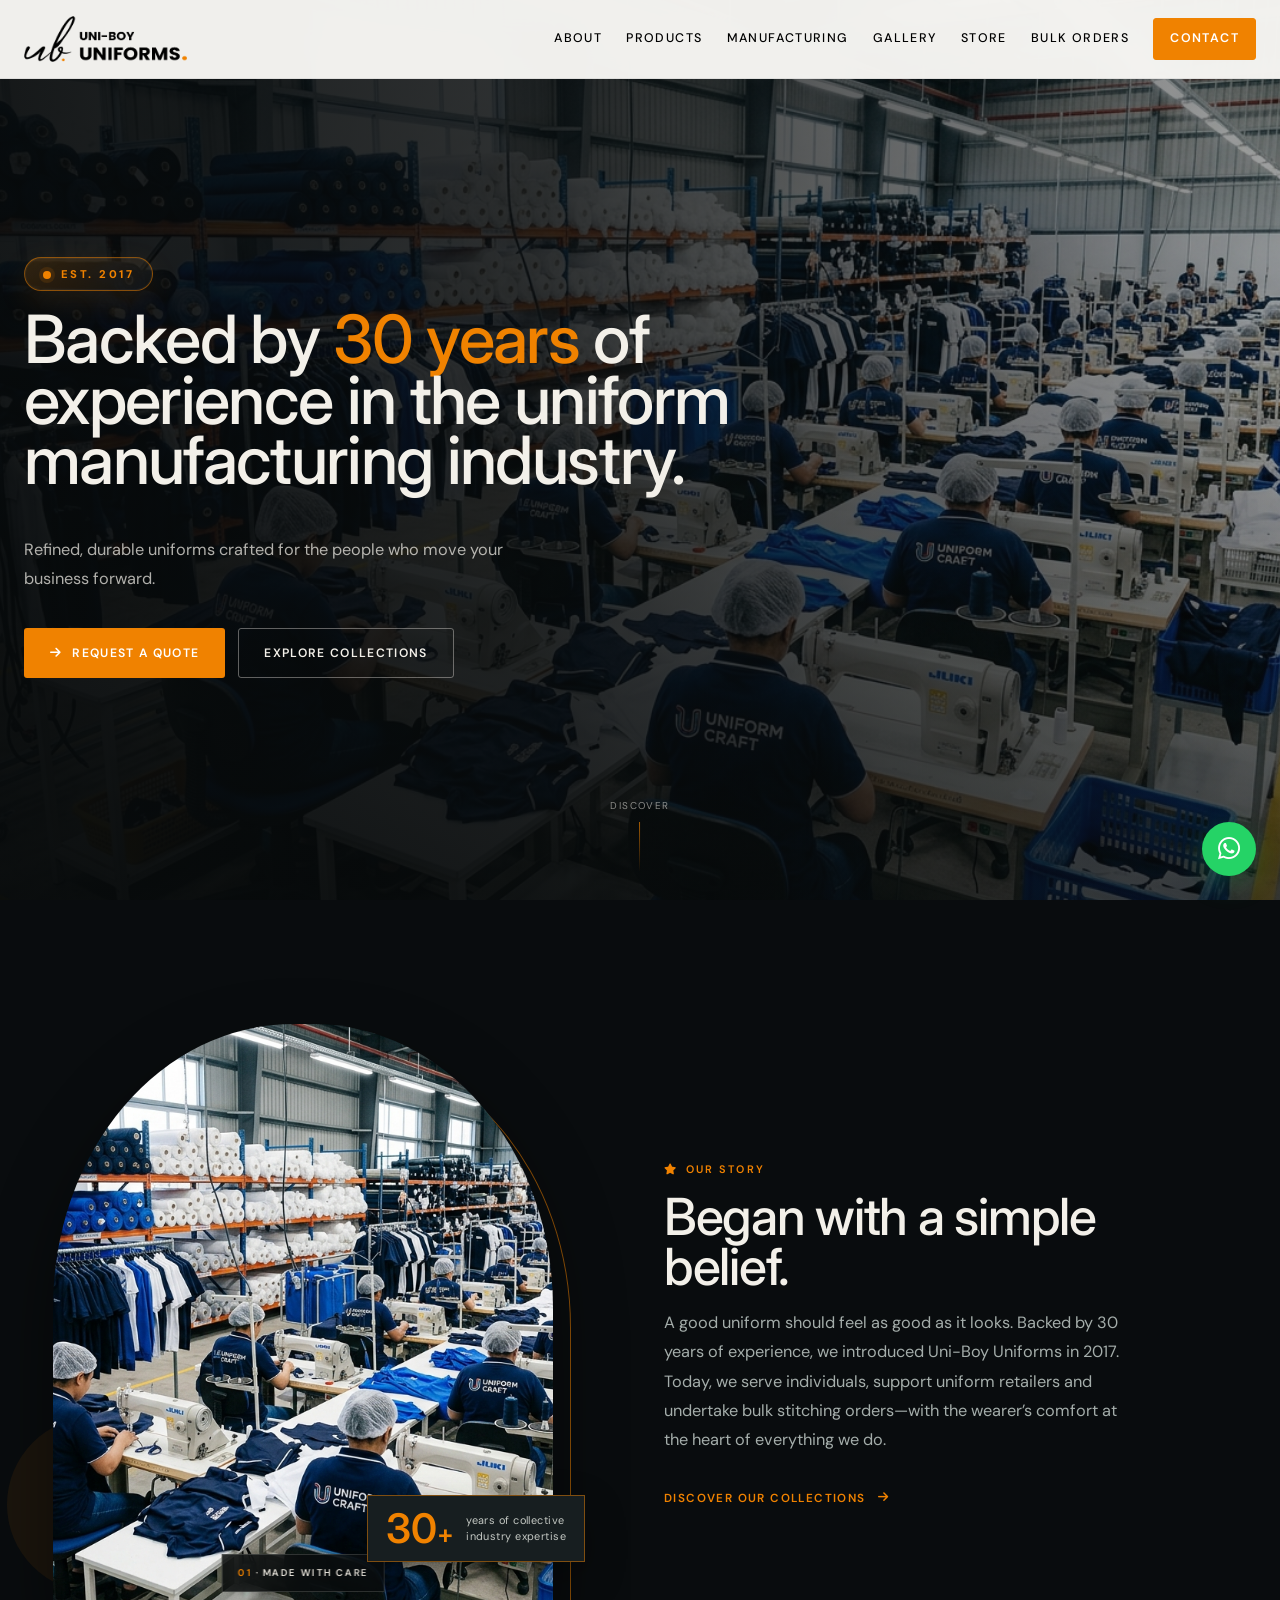
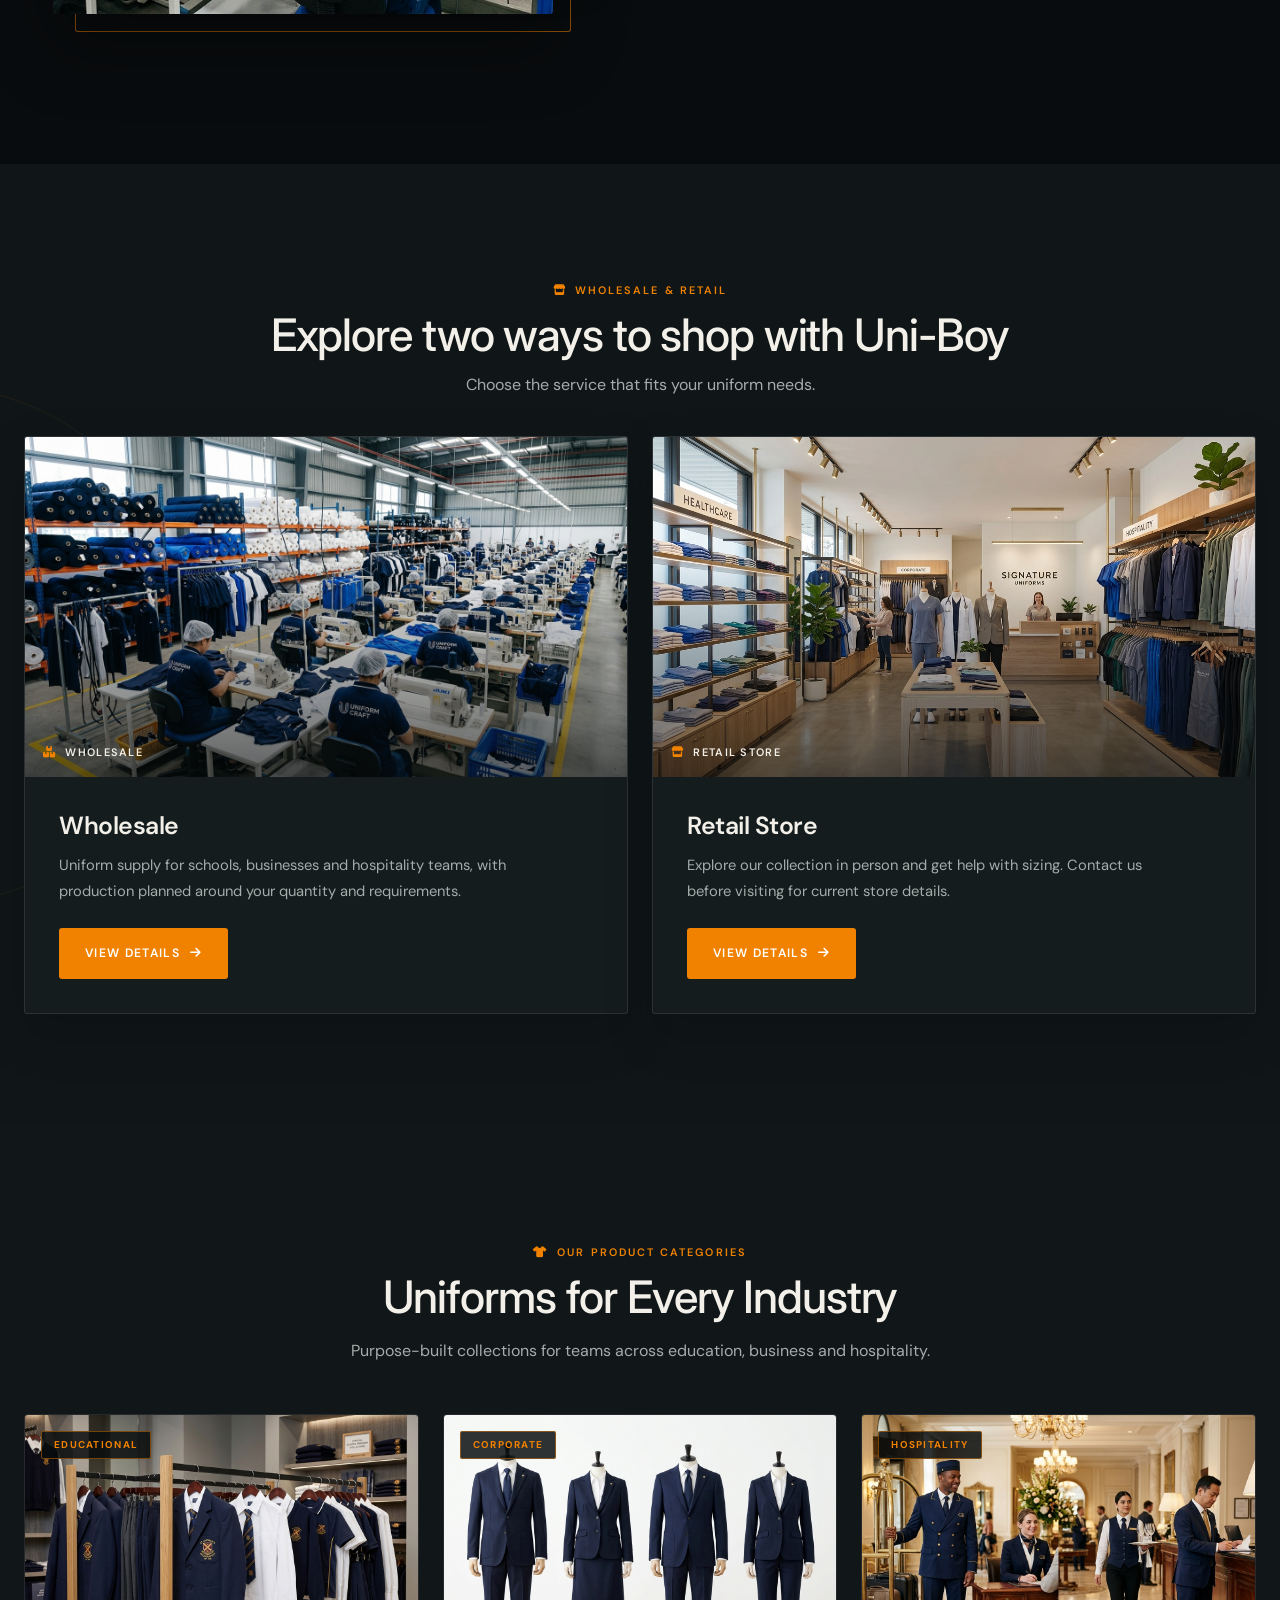
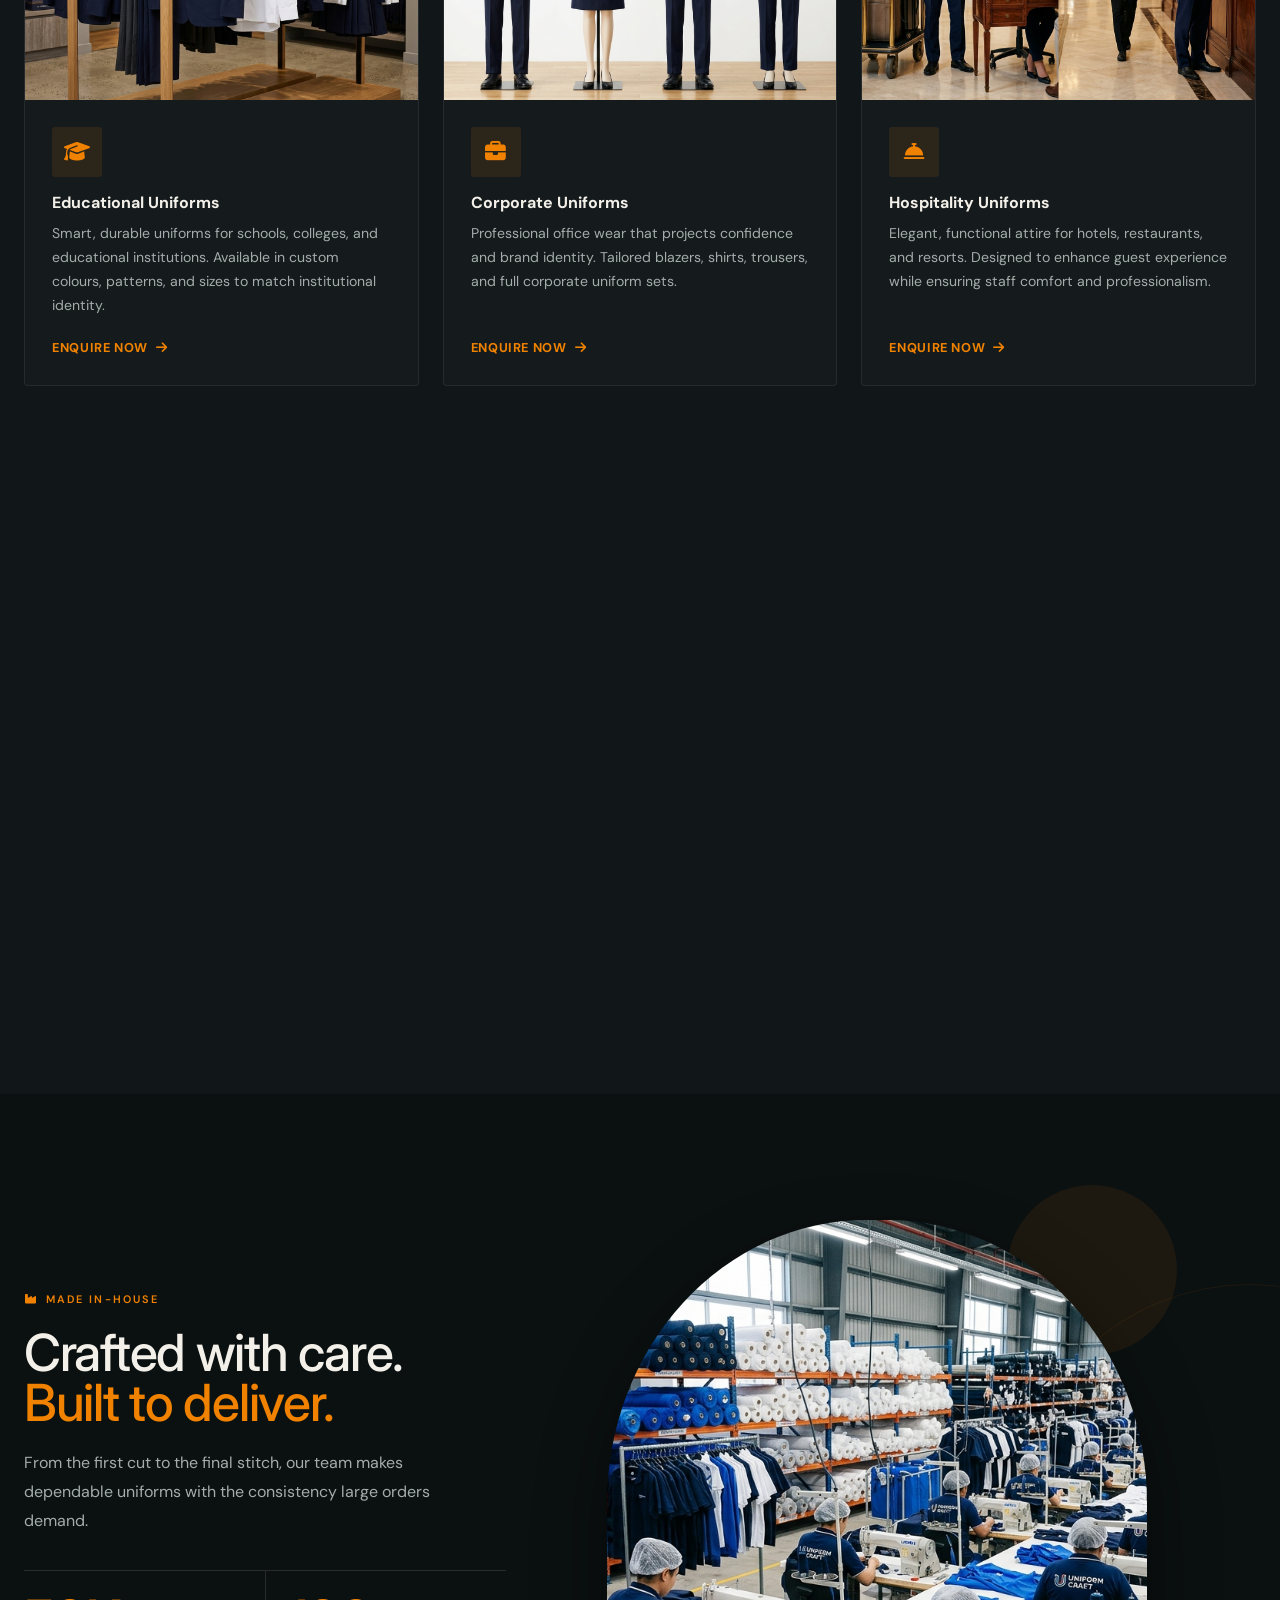
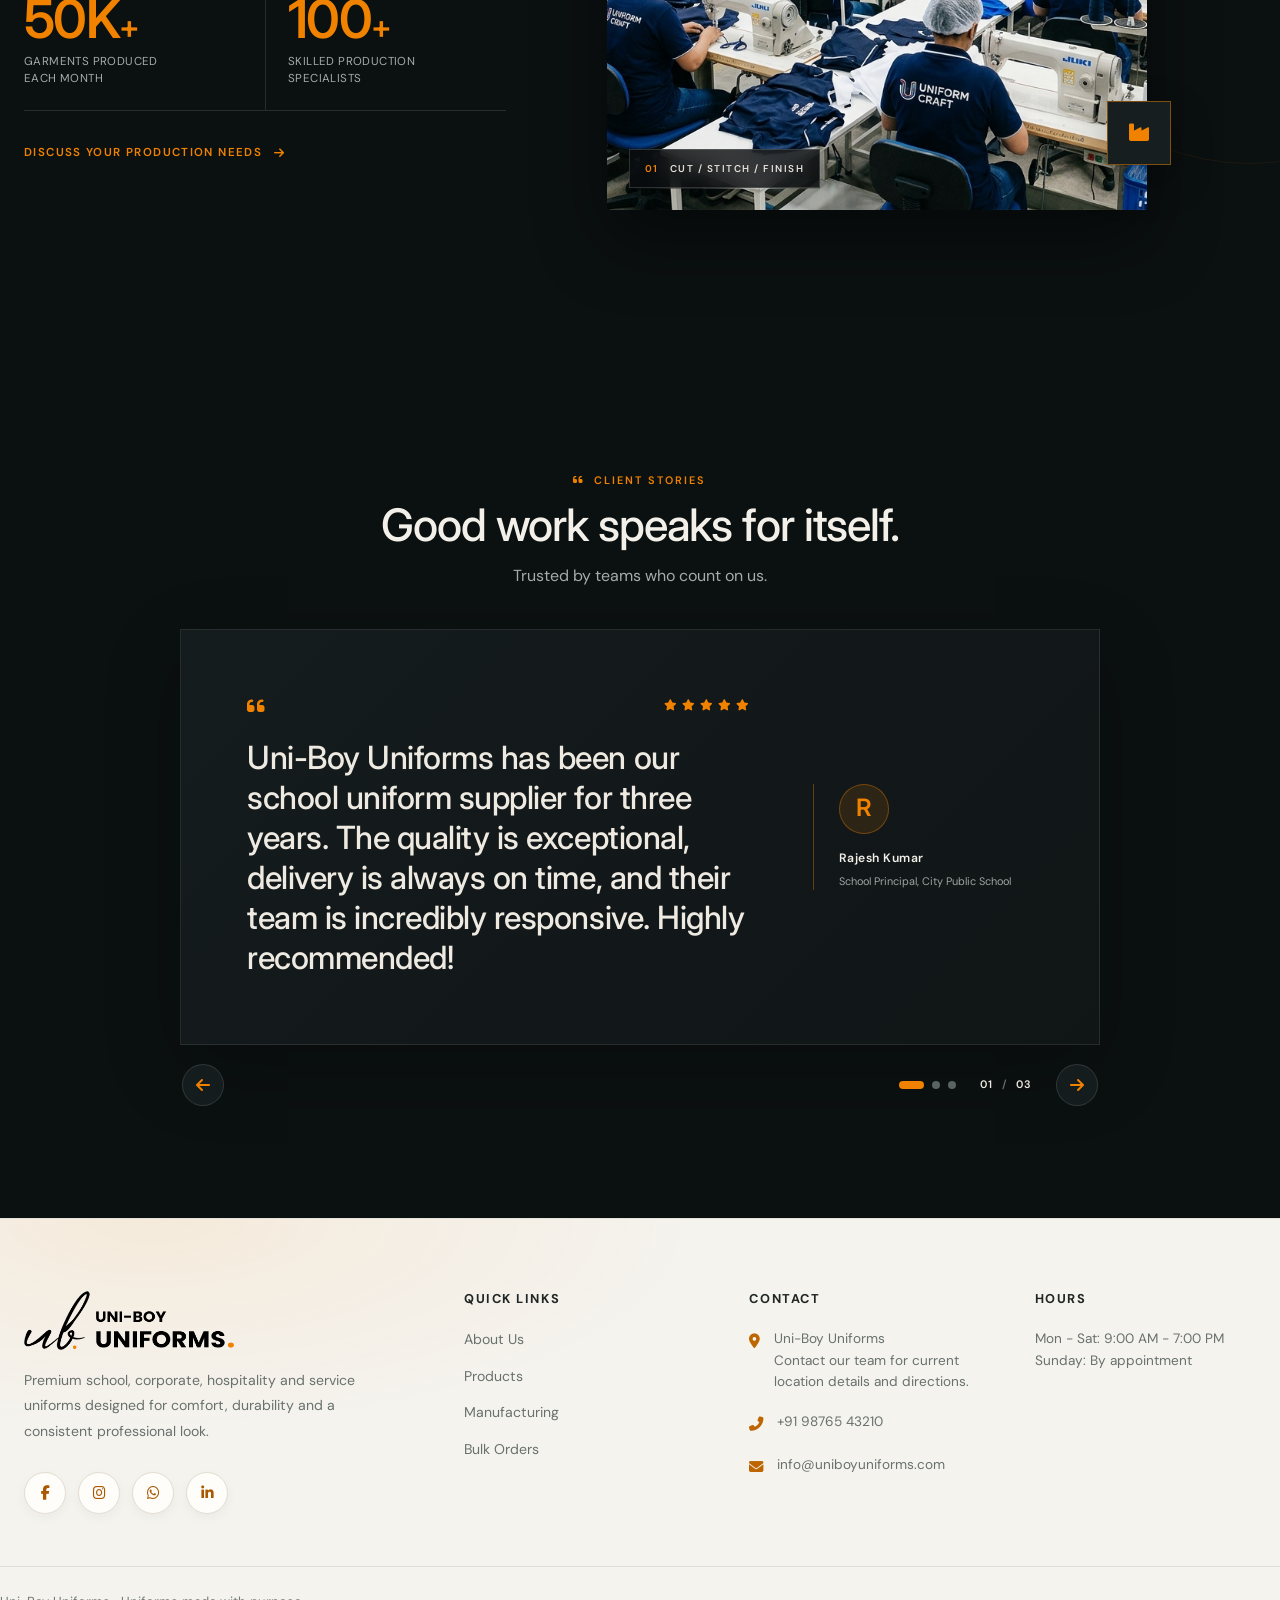
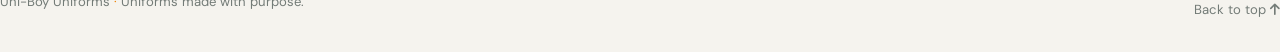
==== commit b6629320: "design updates" ====
--- a/index.html
+++ b/index.html
@@ -225,7 +225,7 @@
                         uniforms with the consistency large orders demand.</p>
                     <div class="mfg-stats-grid">
                         <div class="mfg-stat-card">
-                            <div class="mfg-stat-num">20K<span>+</span></div>
+                            <div class="mfg-stat-num">50K<span>+</span></div>
                             <div class="mfg-stat-label">garments produced each month</div>
                         </div>
                         <div class="mfg-stat-card">
@@ -314,7 +314,7 @@
         </div>
     </section> -->
    
-    <section id="bulk" class="section bulk-intro-section" aria-labelledby="bulk-title">
+    <!-- <section id="bulk" class="section bulk-intro-section" aria-labelledby="bulk-title">
         <div class="container">
             <div class="bulk-intro-panel reveal">
                 <div class="bulk-intro-copy">
@@ -333,7 +333,8 @@
                 </div>
             </div>
         </div>
-    </section>
+    </section> -->
+
     <section id="trust" class="section" aria-labelledby="trust-title">
         <div class="container">
             <div class="section-header section-header--center reveal">
--- a/style.css
+++ b/style.css
@@ -5690,6 +5690,65 @@
   background: #101618;
 }
 
+.contact-map-section {
+  padding: clamp(56px, 7vw, 88px) 0;
+  background: #0b1011;
+  border-top: 1px solid rgba(243, 240, 233, .08);
+}
+
+.contact-map-heading {
+  max-width: 700px;
+  margin: 0 auto 32px;
+  text-align: center;
+}
+
+.contact-map-heading .badge {
+  margin-bottom: 15px;
+}
+
+.contact-map-heading .section-title {
+  margin: 0 0 12px;
+  color: #f3f0e9;
+  font-size: clamp(2rem, 4vw, 3.1rem);
+}
+
+.contact-map-heading .section-subtitle {
+  margin: 0 auto;
+}
+
+.contact-map-frame {
+  overflow: hidden;
+  border: 1px solid rgba(243, 240, 233, .12);
+  background: #151b1d;
+  box-shadow: 0 24px 60px rgba(0, 0, 0, .25);
+}
+
+.contact-map-frame iframe {
+  display: block;
+  width: 100%;
+  height: clamp(300px, 42vw, 480px);
+  border: 0;
+}
+
+.contact-map-directions {
+  display: flex;
+  width: fit-content;
+  align-items: center;
+  gap: 10px;
+  margin: 20px auto 0;
+  color: #f08200;
+  font-size: .75rem;
+  font-weight: 700;
+  letter-spacing: .08em;
+  text-transform: uppercase;
+  transition: color .2s ease, gap .2s ease;
+}
+
+.contact-map-directions:hover {
+  gap: 14px;
+  color: #ff9a22;
+}
+
 .contact-page-heading {
   max-width: 700px;
   margin: 0 auto 42px;
